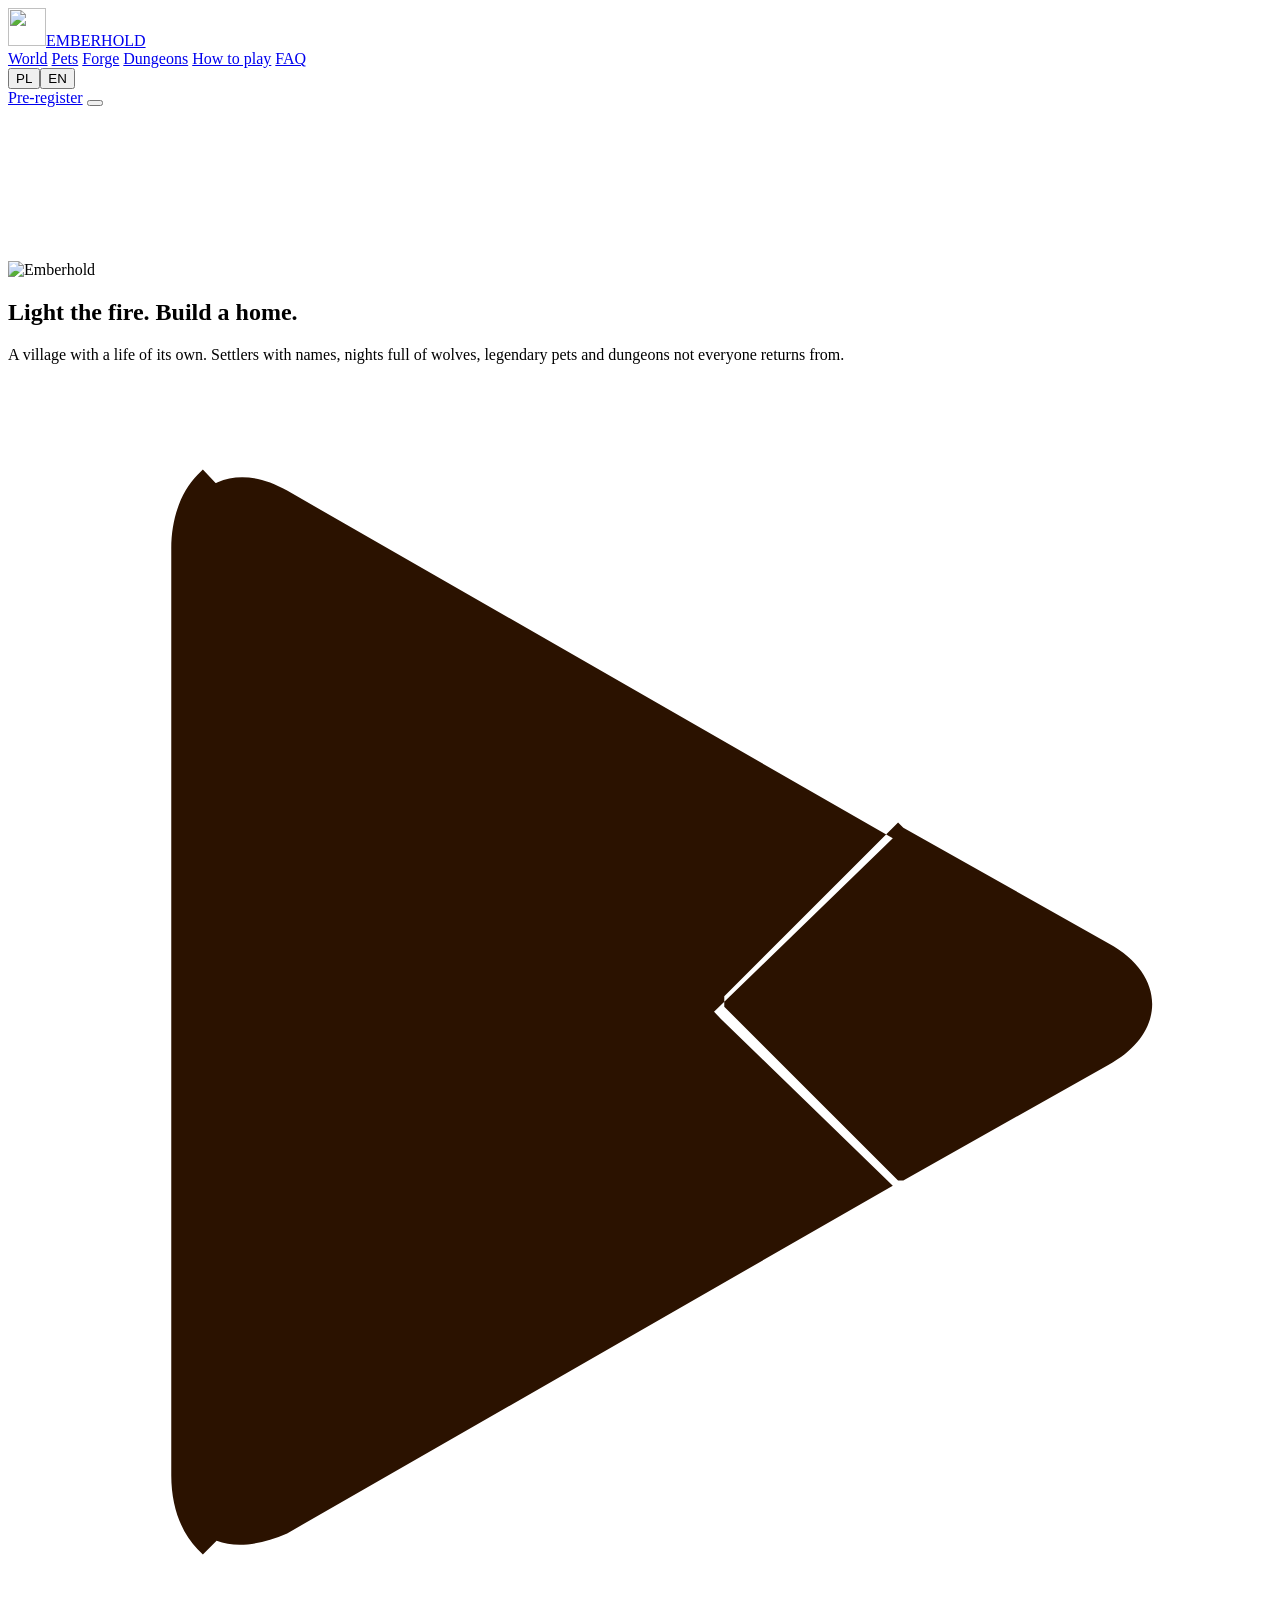
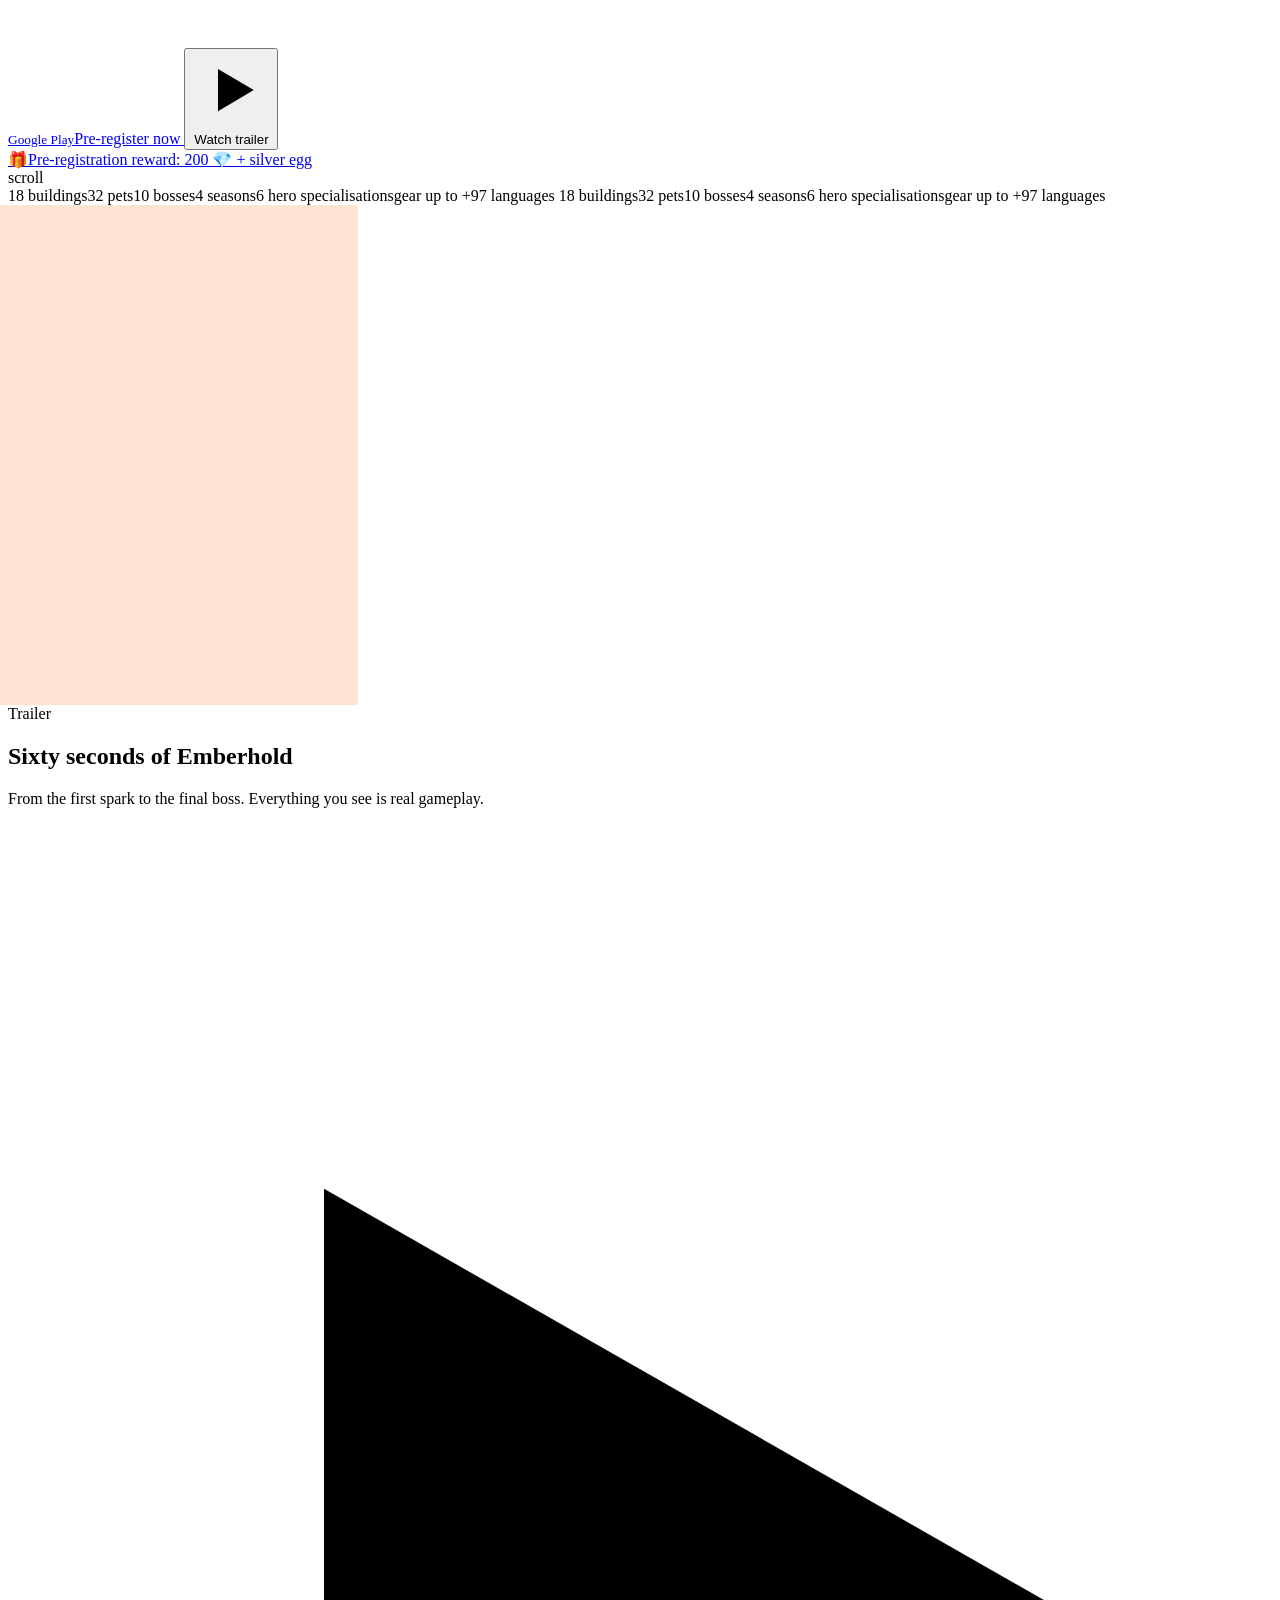
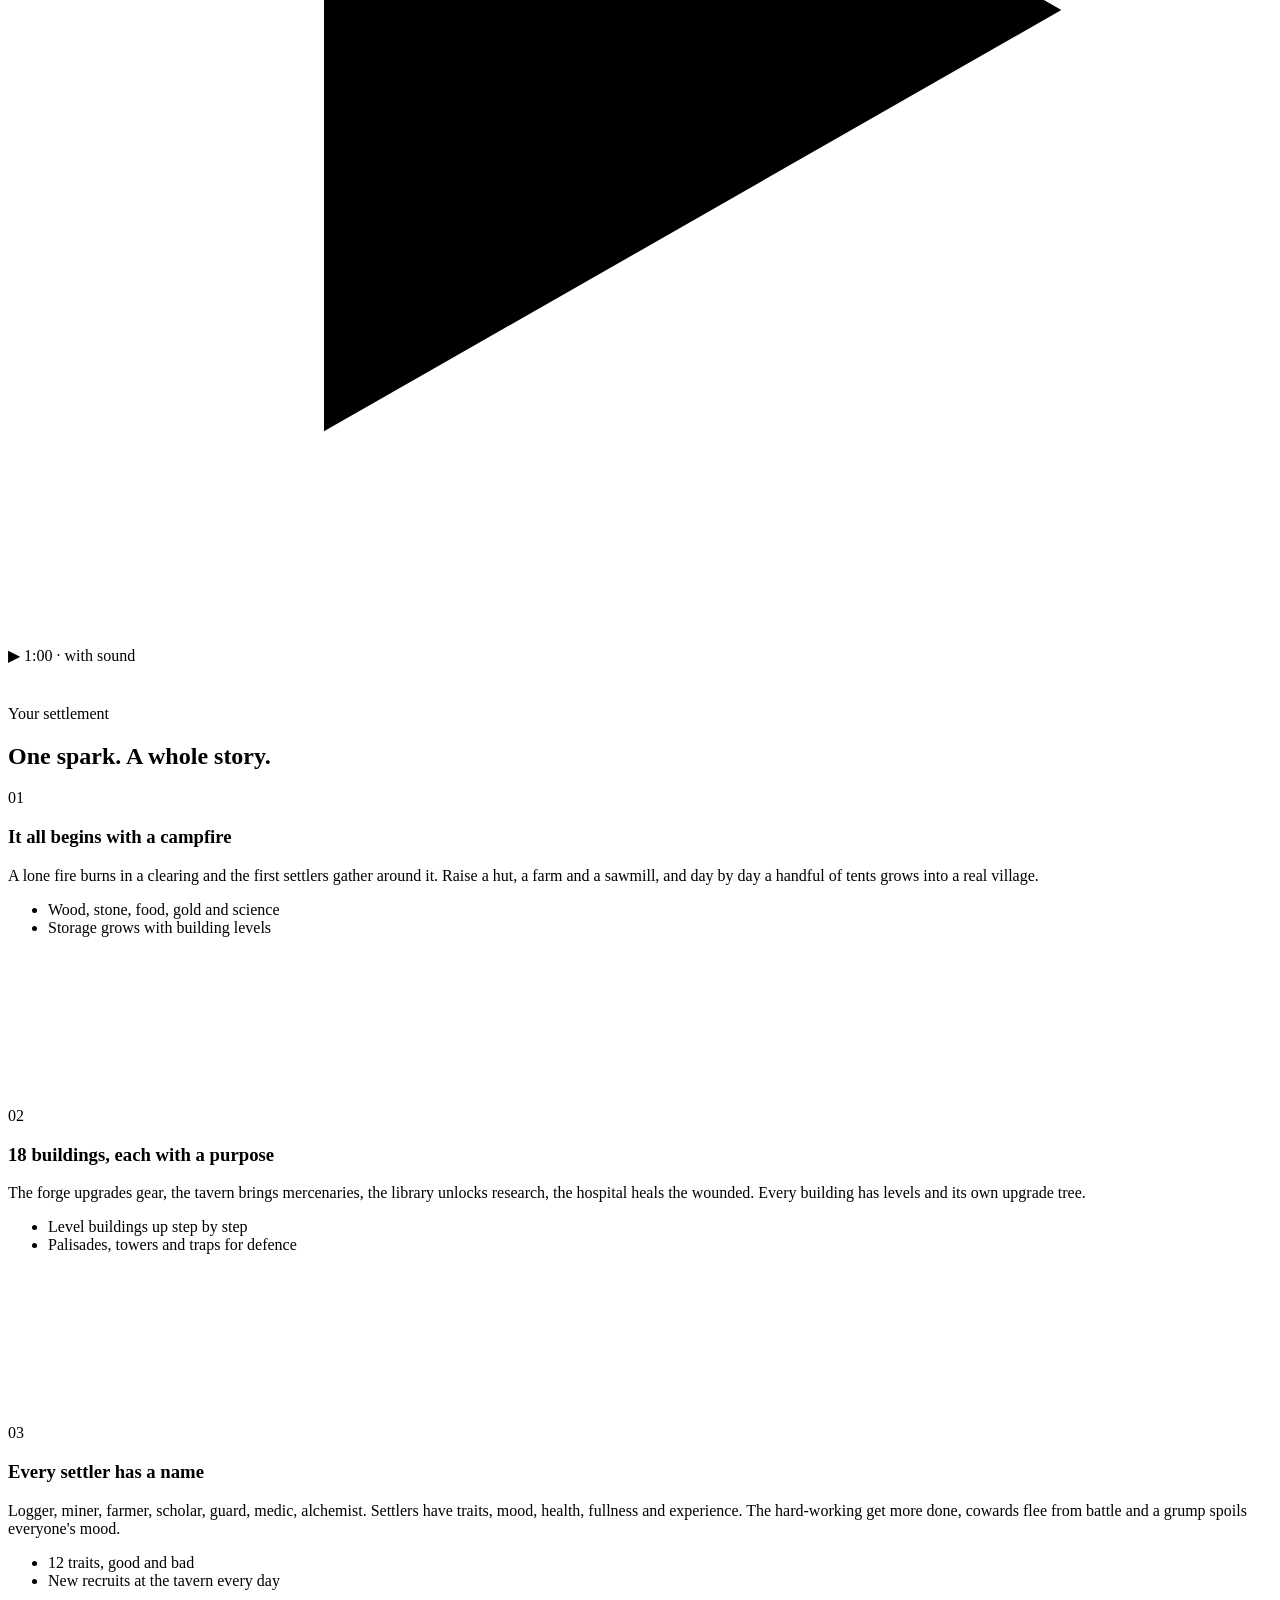
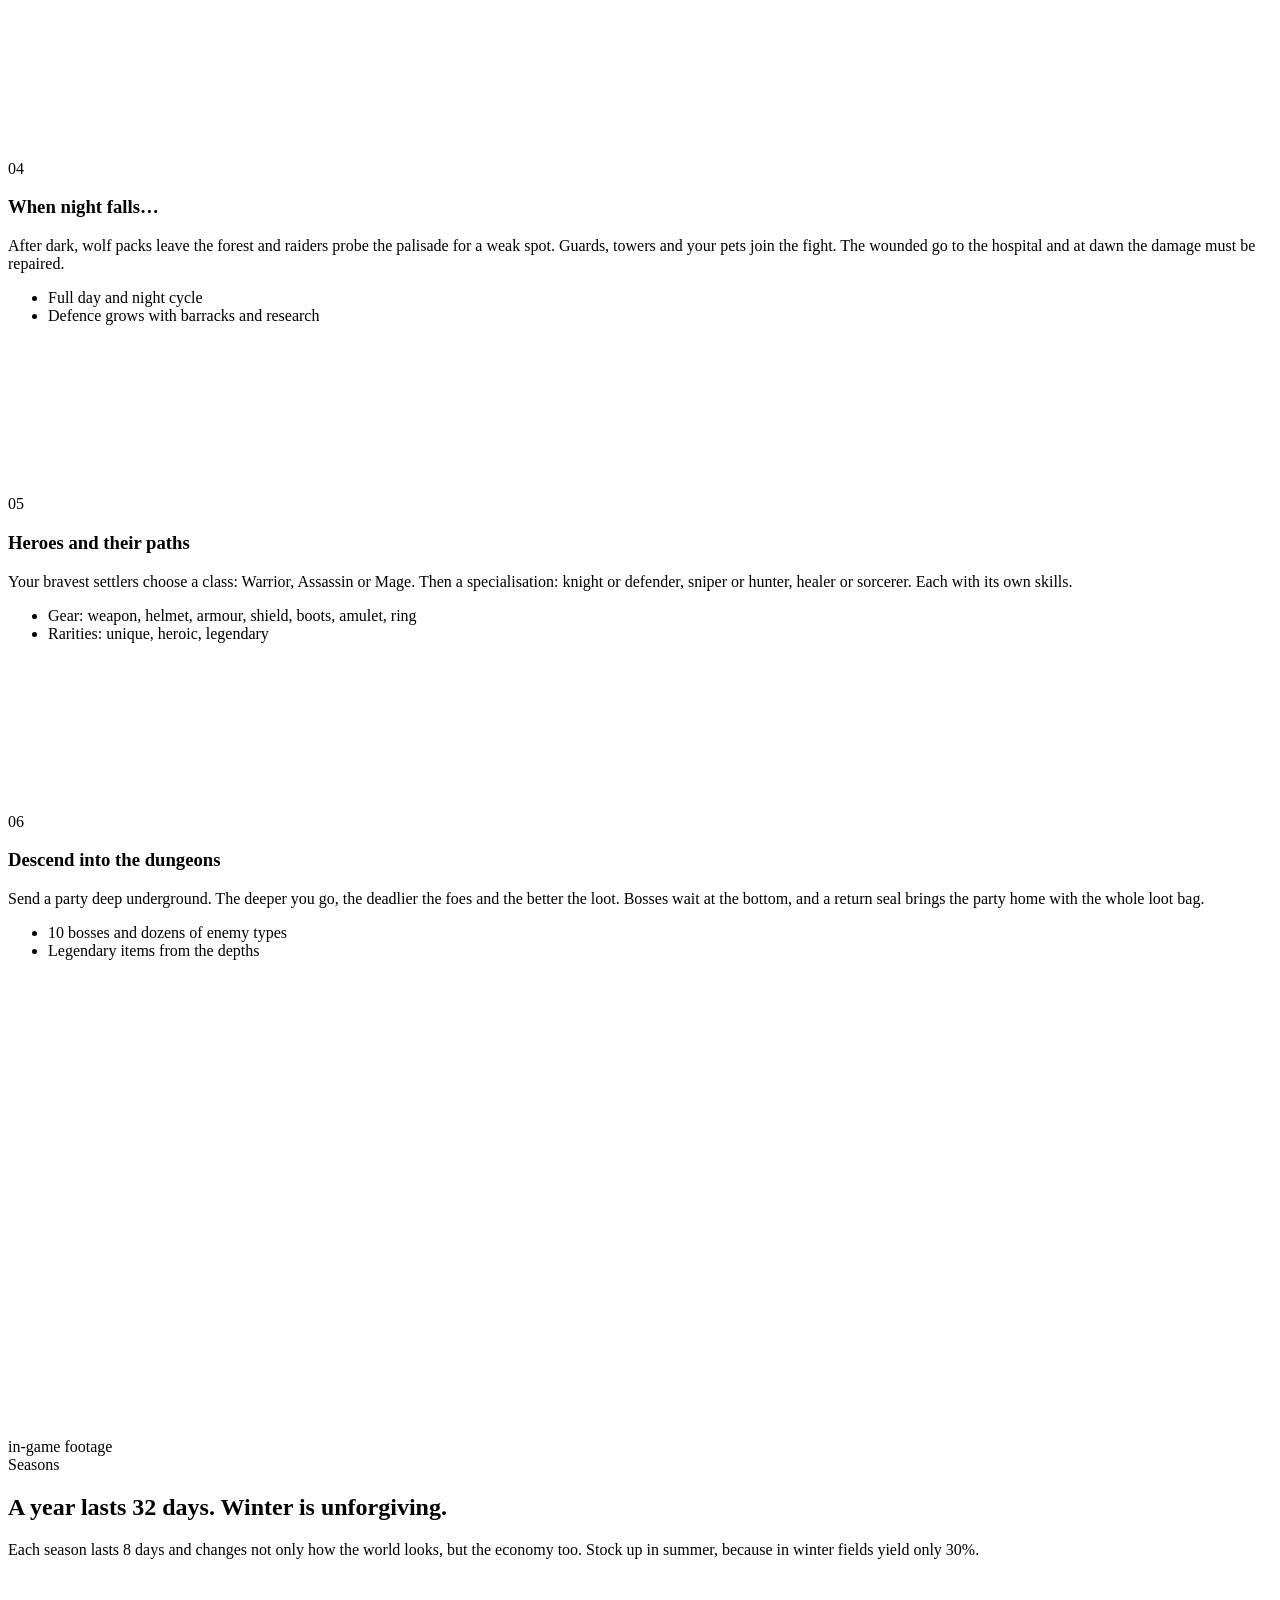
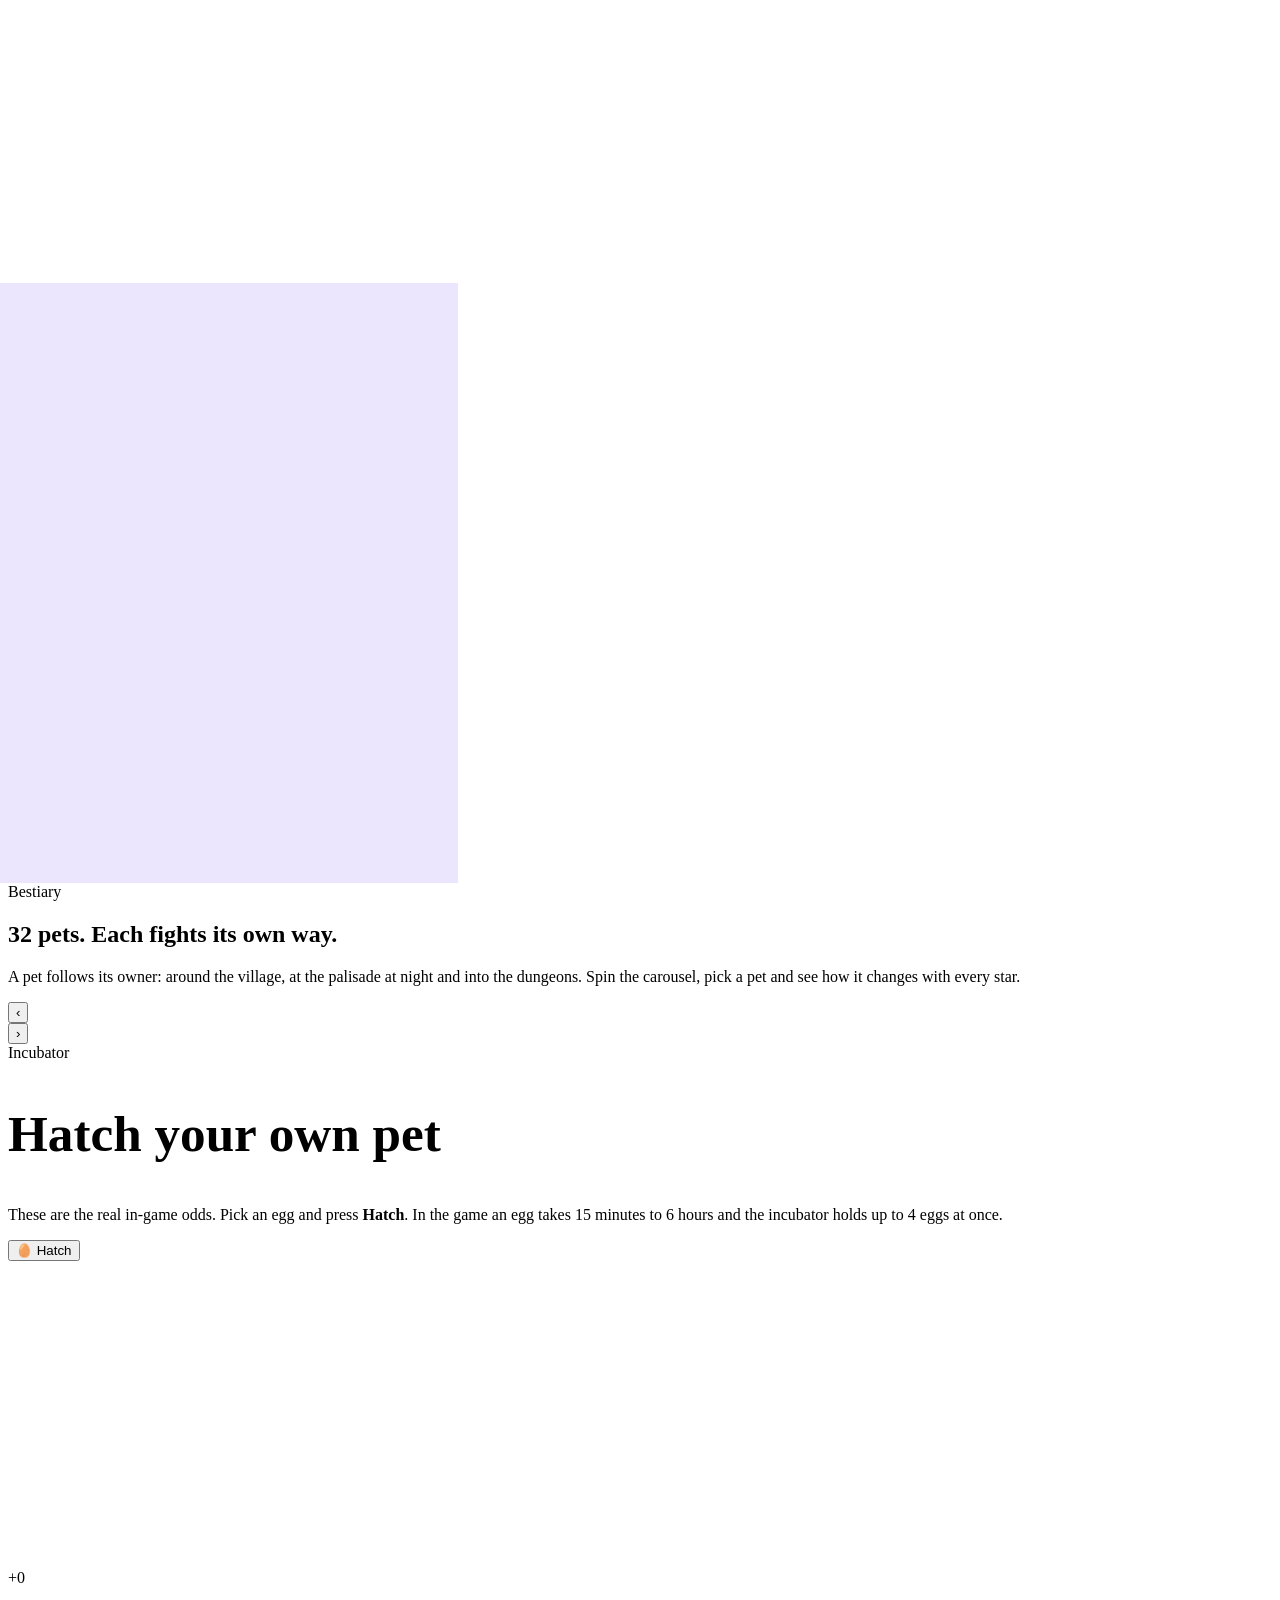
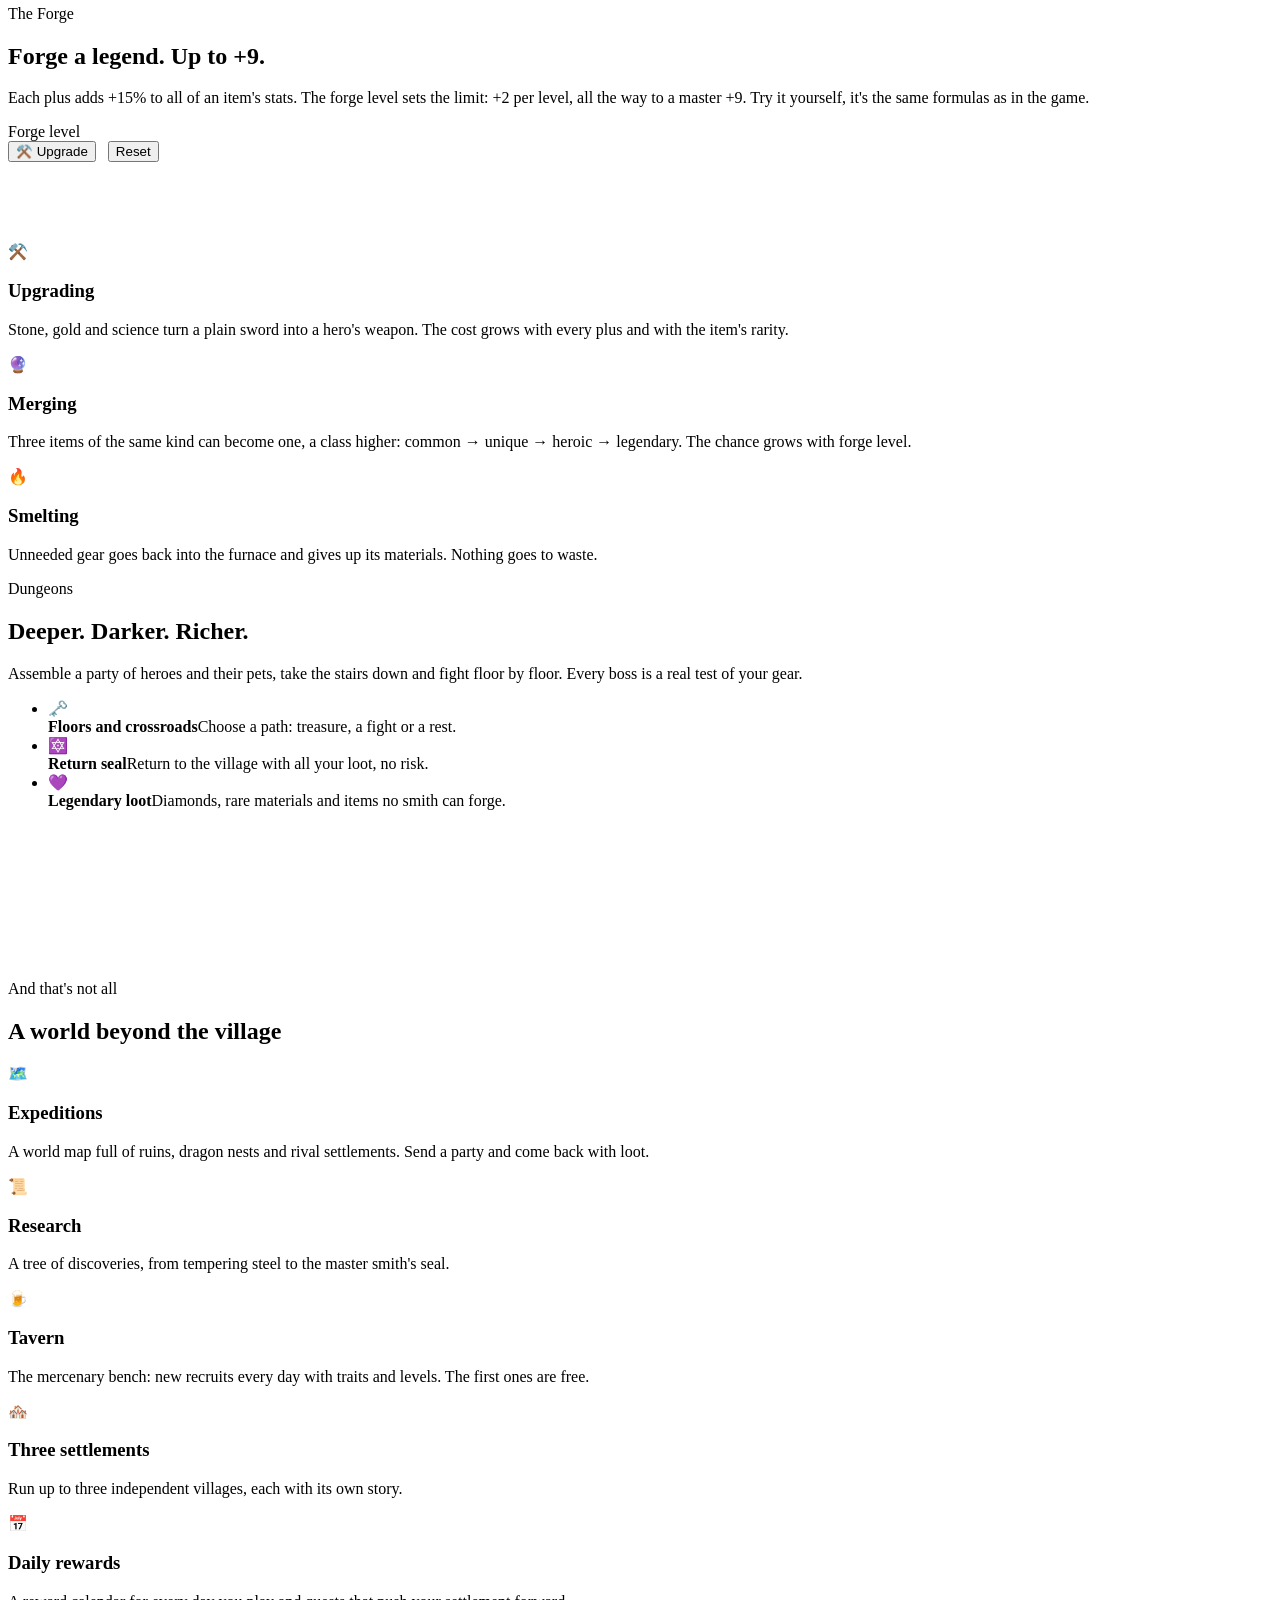
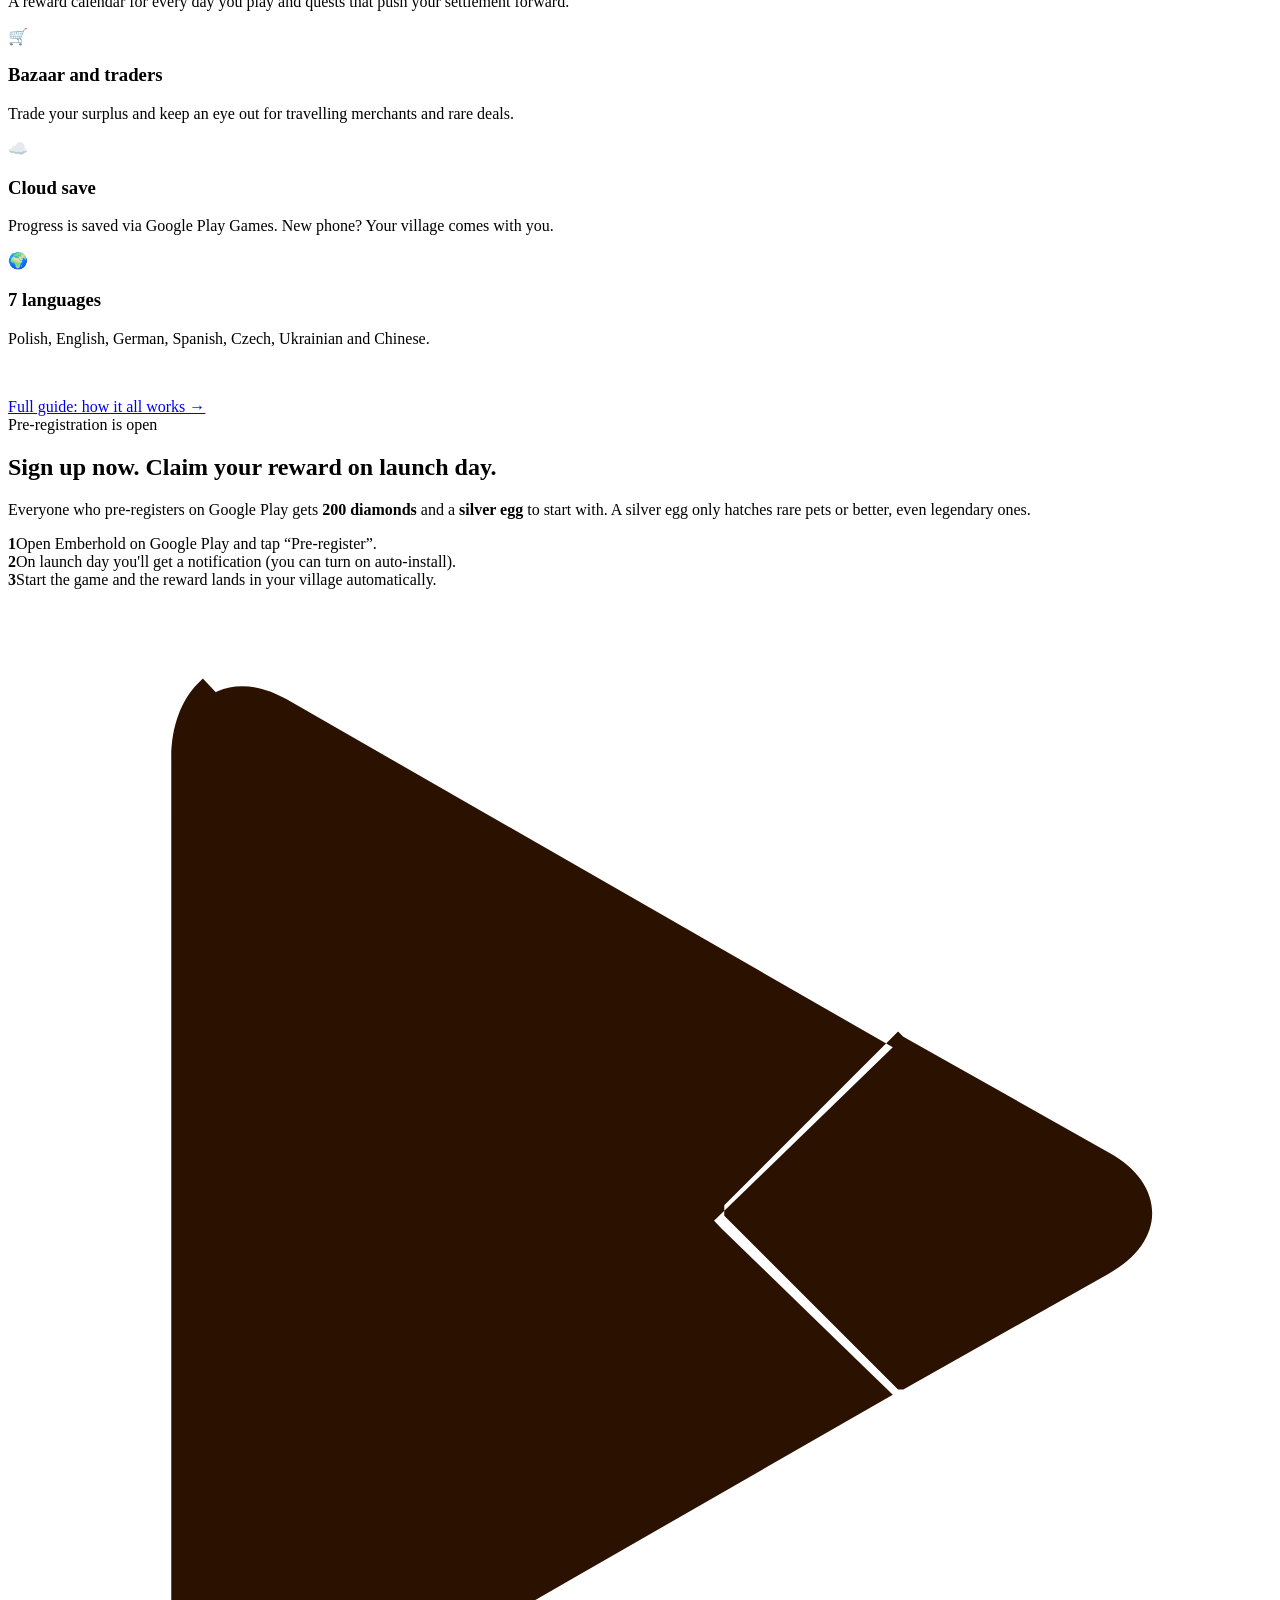
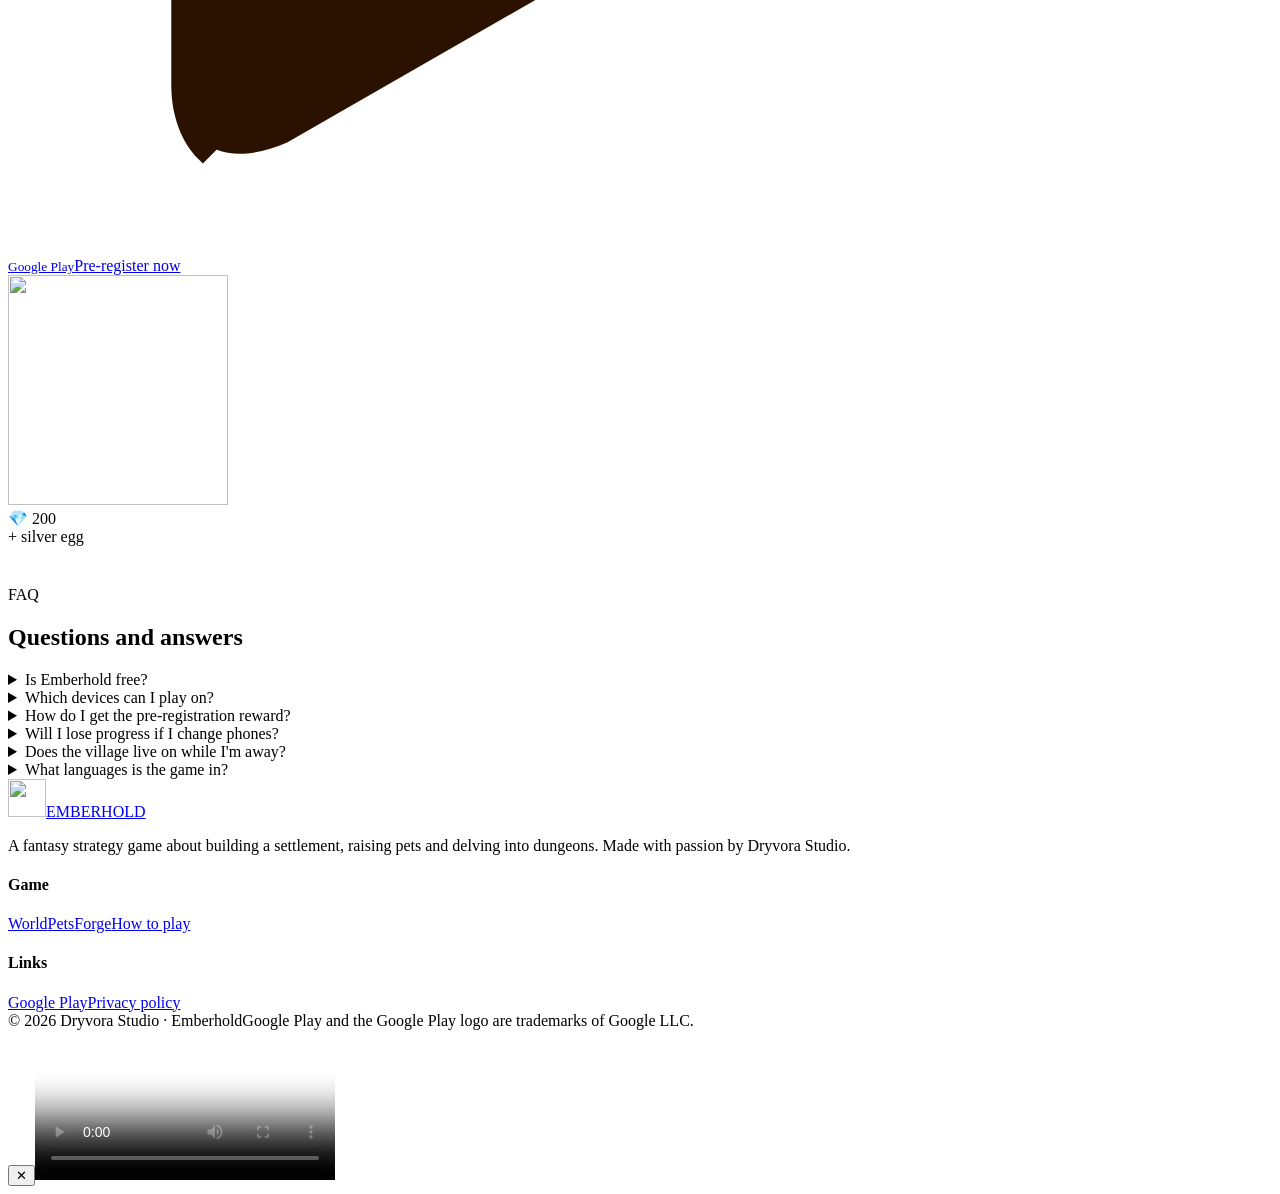
==== index.html @ e5f44e8e "Strona Emberhold: pliki główne" ====
<!doctype html>
<html lang="pl">
<head>
<meta charset="utf-8">
<meta name="viewport" content="width=device-width, initial-scale=1, viewport-fit=cover">
<title>Emberhold — buduj wioskę, hoduj pety, schodź do lochów</title>
<meta name="description" content="Emberhold to fantasy strategia na Androida: zbuduj żywą wioskę, wykluj 32 pety, ulepszaj sprzęt w kuźni i pokonaj bossów w lochach. Zarejestruj się wcześniej i odbierz 200 diamentów oraz srebrne jajo.">
<meta name="theme-color" content="#0a0811">
<link rel="icon" type="image/png" href="img/favicon.png">
<link rel="apple-touch-icon" href="img/icon-192.png">
<meta property="og:type" content="website">
<meta property="og:title" content="Emberhold — Settlement Builder">
<meta property="og:description" content="Zbuduj wioskę, wykluj legendarne pety i zejdź do lochów. Pre-rejestracja z nagrodą: 200 💎 + srebrne jajo.">
<meta property="og:image" content="https://dryvorastudio.github.io/img/og.jpg">
<link rel="canonical" href="https://dryvorastudio.github.io/">
<meta name="twitter:card" content="summary_large_image">
<link rel="preconnect" href="https://fonts.googleapis.com">
<link rel="preconnect" href="https://fonts.gstatic.com" crossorigin>
<link href="https://fonts.googleapis.com/css2?family=Cinzel:wght@500;700;800&family=Inter:wght@400;500;600;700;800&family=Lora:ital@0;1&display=swap" rel="stylesheet">
<link rel="preload" as="image" href="img/L_front.webp">
<link rel="stylesheet" href="css/style.css">
<script>/* język przed pierwszym malowaniem */(function(){try{var l=localStorage.getItem('eh_lang');}catch(e){}if(!l){l=(navigator.language||'pl').slice(0,2)==='pl'?'pl':'en';}document.documentElement.lang=l;})();</script>
<style>html[lang="pl"] .en, html[lang="en"] .pl{display:none!important}</style>
</head>
<body>

<!-- ═══ NAWIGACJA ═══ -->
<header class="nav" id="nav">
  <div class="wrap">
    <a href="index.html" class="nav-logo" aria-label="Emberhold"><img src="img/logo.webp" alt="" width="38" height="38">EMBERHOLD</a>
    <nav class="nav-linki" id="menu">
      <a href="#swiat"><span class="pl">Świat</span><span class="en">World</span></a>
      <a href="#pety"><span class="pl">Pety</span><span class="en">Pets</span></a>
      <a href="#kuznia"><span class="pl">Kuźnia</span><span class="en">Forge</span></a>
      <a href="#bossowie"><span class="pl">Lochy</span><span class="en">Dungeons</span></a>
      <a href="jak-grac.html"><span class="pl">Jak grać</span><span class="en">How to play</span></a>
      <a href="#faq">FAQ</a>
    </nav>
    <div class="jezyk" id="jezyk" role="group" aria-label="Język / Language"><i></i><button data-l="pl">PL</button><button data-l="en">EN</button></div>
    <a class="btn btn-zar btn-nav" href="#rejestracja"><span class="pl">Zarejestruj się</span><span class="en">Pre-register</span></a>
    <button class="burger" id="burger" aria-label="Menu"><span></span><span></span><span></span></button>
  </div>
</header>

<main>
<!-- ═══ HERO 3D ═══ -->
<section class="hero" id="start">
  <div class="hero-fallback"></div>
  <canvas id="scena" aria-hidden="true"></canvas>
  <div class="hero-tresc">
    <img class="hero-logo wej" src="img/logo.webp" alt="Emberhold" width="440" height="440">
    <h1 class="wej" style="--d:.15s"><span class="pl">Rozpal ognisko. Zbuduj dom.</span><span class="en">Light the fire. Build a home.</span></h1>
    <p class="lead wej" style="--d:.3s"><span class="pl">Wioska, która żyje własnym życiem. Osadnicy z imionami, noce pełne wilków, legendarne pety i lochy, z których nie każdy wraca.</span><span class="en">A village with a life of its own. Settlers with names, nights full of wolves, legendary pets and dungeons not everyone returns from.</span></p>
    <div class="hero-cta wej" style="--d:.45s">
      <a class="btn btn-zar" href="https://play.google.com/store/apps/details?id=com.emberhold.village" target="_blank" rel="noopener">
        <svg viewBox="0 0 24 24" aria-hidden="true"><path fill="#2b1200" d="M3.6 1.8c-.3.3-.5.8-.5 1.4v17.6c0 .6.2 1.1.5 1.4l.1.1 9.9-9.9v-.2L3.7 1.7l-.1.1Zm13.3 13.4-3.3-3.3v-.2l3.3-3.3.1.1 3.9 2.2c1.1.6 1.1 1.7 0 2.3l-3.9 2.2h-.1Zm-.1.1L13.4 12 3.6 21.8c.4.4 1 .4 1.7.1l11.5-6.6M16.8 8.7 5.3 2.1c-.7-.4-1.3-.3-1.7.1L13.4 12l3.4-3.3Z"/></svg>
        <span class="dwa"><small class="pl">Google Play</small><small class="en">Google Play</small><span class="pl">Zarejestruj się wcześniej</span><span class="en">Pre-register now</span></span>
      </a>
      <button class="btn btn-duch" data-zwiastun>
        <svg viewBox="0 0 24 24" aria-hidden="true"><path fill="currentColor" d="M8 5.5v13l11-6.5z"/></svg>
        <span class="pl">Obejrzyj zwiastun</span><span class="en">Watch trailer</span>
      </button>
    </div>
    <a href="#rejestracja" class="nagroda-pigulka wej" style="--d:.6s"><b>🎁</b><span class="pl">Nagroda za rejestrację: 200 💎 + srebrne jajo</span><span class="en">Pre-registration reward: 200 💎 + silver egg</span></a>
  </div>
  <div class="zwoj" aria-hidden="true"><i></i><span class="pl">przewiń</span><span class="en">scroll</span></div>
</section>

<!-- ═══ PASEK ═══ -->
<div class="pasek" aria-hidden="true"><div class="pasek-tor">
  <span class="pl">18 budynków</span><span class="pl">32 pety</span><span class="pl">10 bossów</span><span class="pl">4 pory roku</span><span class="pl">6 specjalizacji bohaterów</span><span class="pl">ekwipunek do +9</span><span class="pl">7 języków</span>
  <span class="en">18 buildings</span><span class="en">32 pets</span><span class="en">10 bosses</span><span class="en">4 seasons</span><span class="en">6 hero specialisations</span><span class="en">gear up to +9</span><span class="en">7 languages</span>
  <span class="pl">18 budynków</span><span class="pl">32 pety</span><span class="pl">10 bossów</span><span class="pl">4 pory roku</span><span class="pl">6 specjalizacji bohaterów</span><span class="pl">ekwipunek do +9</span><span class="pl">7 języków</span>
  <span class="en">18 buildings</span><span class="en">32 pets</span><span class="en">10 bosses</span><span class="en">4 seasons</span><span class="en">6 hero specialisations</span><span class="en">gear up to +9</span><span class="en">7 languages</span>
</div></div>

<!-- ═══ ZWIASTUN ═══ -->
<section class="sek" id="zwiastun">
  <div class="poswiata" style="width:700px;height:500px;left:50%;top:30%;margin-left:-350px;background:#ff6a1a;opacity:.18"></div>
  <div class="wrap">
    <div class="naglowek srodek">
      <span class="oko wej"><span class="pl">Zwiastun</span><span class="en">Trailer</span></span>
      <h2 class="h2 wej"><span class="zl pl">Sześćdziesiąt sekund z Emberhold</span><span class="zl en">Sixty seconds of Emberhold</span></h2>
      <p class="lead wej"><span class="pl">Od pierwszej iskry po ostatniego bossa. Wszystko, co zobaczysz, to prawdziwa rozgrywka.</span><span class="en">From the first spark to the final boss. Everything you see is real gameplay.</span></p>
    </div>
    <div class="kino wej">
      <div class="kino-ekran" id="kinoEkran" data-zwiastun role="button" tabindex="0" aria-label="Odtwórz zwiastun">
        <video src="klipy/wioska.mp4" muted loop playsinline autoplay preload="metadata" poster="img/trailer_poster.webp"></video>
        <div class="graj"><svg viewBox="0 0 24 24"><path d="M6 4v16l14-8z"/></svg></div>
        <div class="kino-napis">▶ 1:00 · <span class="pl">z dźwiękiem</span><span class="en">with sound</span></div>
      </div>
    </div>
  </div>
</section>

<!-- ═══ OPOWIEŚĆ (przypięta scena) ═══ -->
<section class="sek opowiesc" id="swiat" style="padding-top:40px">
  <div class="wrap">
    <div class="naglowek">
      <span class="oko wej"><span class="pl">Twoja osada</span><span class="en">Your settlement</span></span>
      <h2 class="h2 wej"><span class="zl pl">Jedna iskra. Cała historia.</span><span class="zl en">One spark. A whole story.</span></h2>
    </div>
    <div class="op-uklad">
      <div class="op-kroki" id="opKroki">
        <article class="op-krok" data-klip="ognisko">
          <span class="num">01</span>
          <h3><span class="pl">Wszystko zaczyna się od ogniska</span><span class="en">It all begins with a campfire</span></h3>
          <p><span class="pl">Na polanie płonie samotny ogień. Przy nim zbierają się pierwsi osadnicy. Postaw chatę, farmę i tartak, a z każdym dniem z kilku namiotów wyrośnie prawdziwa wioska.</span><span class="en">A lone fire burns in a clearing and the first settlers gather around it. Raise a hut, a farm and a sawmill, and day by day a handful of tents grows into a real village.</span></p>
          <ul><li><span class="pl">Drewno, kamień, żywność, złoto i nauka</span><span class="en">Wood, stone, food, gold and science</span></li><li><span class="pl">Magazyny rosną z poziomem budynków</span><span class="en">Storage grows with building levels</span></li></ul>
          <div class="op-mobil"><video data-src="klipy/hist_ognisko.mp4" muted loop playsinline></video></div>
        </article>
        <article class="op-krok" data-klip="wioska">
          <span class="num">02</span>
          <h3><span class="pl">18 budynków, każdy z sensem</span><span class="en">18 buildings, each with a purpose</span></h3>
          <p><span class="pl">Kuźnia ulepsza sprzęt, tawerna sprowadza najemników, biblioteka odkrywa badania, szpital leczy rannych. Każdy budynek ma poziomy i własne drzewko ulepszeń.</span><span class="en">The forge upgrades gear, the tavern brings mercenaries, the library unlocks research, the hospital heals the wounded. Every building has levels and its own upgrade tree.</span></p>
          <ul><li><span class="pl">Rozbudowa budynków na kolejne poziomy</span><span class="en">Level buildings up step by step</span></li><li><span class="pl">Palisady, wieże i wnyki do obrony</span><span class="en">Palisades, towers and traps for defence</span></li></ul>
          <div class="op-mobil"><video data-src="klipy/hist_budynki.mp4" muted loop playsinline></video></div>
        </article>
        <article class="op-krok" data-klip="osadnicy">
          <span class="num">03</span>
          <h3><span class="pl">Każdy osadnik ma imię</span><span class="en">Every settler has a name</span></h3>
          <p><span class="pl">Drwal, górnik, rolnik, uczony, strażnik, medyk, alchemik. Osadnicy mają cechy charakteru, nastrój, zdrowie, sytość i doświadczenie. Pracowity pracuje szybciej, tchórz ucieka z walki, a zrzęda psuje humor całej wiosce.</span><span class="en">Logger, miner, farmer, scholar, guard, medic, alchemist. Settlers have traits, mood, health, fullness and experience. The hard-working get more done, cowards flee from battle and a grump spoils everyone's mood.</span></p>
          <ul><li><span class="pl">12 cech charakteru: dobrych i złych</span><span class="en">12 traits, good and bad</span></li><li><span class="pl">Nowi chętni co dzień w tawernie</span><span class="en">New recruits at the tavern every day</span></li></ul>
          <div class="op-mobil"><video data-src="klipy/hist_osadnicy.mp4" muted loop playsinline></video></div>
        </article>
        <article class="op-krok" data-klip="noc">
          <span class="num">04</span>
          <h3><span class="pl">Gdy zapada noc…</span><span class="en">When night falls…</span></h3>
          <p><span class="pl">Po zmroku z lasu wychodzą wilcze watahy, a zbóje szukają słabego punktu w palisadzie. Strażnicy, wieże i Twoje pety stają do walki. Ranni trafiają do szpitala, a rano trzeba odbudować zniszczenia.</span><span class="en">After dark, wolf packs leave the forest and raiders probe the palisade for a weak spot. Guards, towers and your pets join the fight. The wounded go to the hospital and at dawn the damage must be repaired.</span></p>
          <ul><li><span class="pl">Pełny cykl dnia i nocy</span><span class="en">Full day and night cycle</span></li><li><span class="pl">Obrona rośnie z koszarami i badaniami</span><span class="en">Defence grows with barracks and research</span></li></ul>
          <div class="op-mobil"><video data-src="klipy/hist_noc.mp4" muted loop playsinline></video></div>
        </article>
        <article class="op-krok" data-klip="bohaterowie">
          <span class="num">05</span>
          <h3><span class="pl">Bohaterowie i ich drogi</span><span class="en">Heroes and their paths</span></h3>
          <p><span class="pl">Najdzielniejsi osadnicy wybierają klasę: Wojownik, Asasyn albo Mag. Potem specjalizację: rycerz lub obrońca, snajper lub łowca, uzdrowiciel lub czarodziej. Każda ma własne umiejętności.</span><span class="en">Your bravest settlers choose a class: Warrior, Assassin or Mage. Then a specialisation: knight or defender, sniper or hunter, healer or sorcerer. Each with its own skills.</span></p>
          <ul><li><span class="pl">Ekwipunek: broń, hełm, zbroja, tarcza, buty, amulet, pierścień</span><span class="en">Gear: weapon, helmet, armour, shield, boots, amulet, ring</span></li><li><span class="pl">Rzadkości: unikatowe, heroiczne, legendarne</span><span class="en">Rarities: unique, heroic, legendary</span></li></ul>
          <div class="op-mobil"><video data-src="klipy/hist_bohaterowie.mp4" muted loop playsinline></video></div>
        </article>
        <article class="op-krok" data-klip="loch">
          <span class="num">06</span>
          <h3><span class="pl">Zejdź do lochów</span><span class="en">Descend into the dungeons</span></h3>
          <p><span class="pl">Wyślij drużynę w głąb ziemi. Im niżej, tym groźniejsi wrogowie i lepsze łupy. Na dnie czekają bossowie, a pieczęć powrotu zabiera drużynę do domu razem z sakwą.</span><span class="en">Send a party deep underground. The deeper you go, the deadlier the foes and the better the loot. Bosses wait at the bottom, and a return seal brings the party home with the whole loot bag.</span></p>
          <ul><li><span class="pl">10 bossów i dziesiątki rodzajów wrogów</span><span class="en">10 bosses and dozens of enemy types</span></li><li><span class="pl">Legendarne przedmioty tylko z głębin</span><span class="en">Legendary items from the depths</span></li></ul>
          <div class="op-mobil"><video data-src="klipy/hist_bossy.mp4" muted loop playsinline></video></div>
        </article>
      </div>
      <div class="op-scena" aria-hidden="true">
        <div class="urzadzenie" id="urzadzenie">
          <div class="ekran" id="ekran">
            <video data-k="ognisko" src="klipy/hist_ognisko.mp4" muted loop playsinline preload="auto" class="akt"></video>
            <video data-k="wioska" data-src="klipy/hist_budynki.mp4" muted loop playsinline preload="none"></video>
            <video data-k="osadnicy" data-src="klipy/hist_osadnicy.mp4" muted loop playsinline preload="none"></video>
            <video data-k="noc" data-src="klipy/hist_noc.mp4" muted loop playsinline preload="none"></video>
            <video data-k="bohaterowie" data-src="klipy/hist_bohaterowie.mp4" muted loop playsinline preload="none"></video>
            <video data-k="loch" data-src="klipy/hist_bossy.mp4" muted loop playsinline preload="none"></video>
          </div>
          <div class="urz-etykieta"><i></i><span class="pl">nagranie z gry</span><span class="en">in-game footage</span></div>
          <div class="op-pasek"><b id="opPasek"></b></div>
          <div class="urz-cien"></div>
        </div>
      </div>
    </div>
  </div>
</section>

<!-- ═══ PORY ROKU ═══ -->
<section class="sek sek-ciemna" id="pory">
  <div class="wrap">
    <div class="naglowek srodek">
      <span class="oko wej"><span class="pl">Pory roku</span><span class="en">Seasons</span></span>
      <h2 class="h2 wej"><span class="zl pl">Rok ma 32 dni. Zima nie wybacza.</span><span class="zl en">A year lasts 32 days. Winter is unforgiving.</span></h2>
      <p class="lead wej"><span class="pl">Każda pora trwa 8 dni i zmienia nie tylko wygląd świata, ale też ekonomię. Latem zbierz zapasy, bo zimą pola dają tylko 30% plonów.</span><span class="en">Each season lasts 8 days and changes not only how the world looks, but the economy too. Stock up in summer, because in winter fields yield only 30%.</span></p>
    </div>
    <div class="pory-wybor wej" id="poryWybor"></div>
    <div class="pory-okno wej" id="poryOkno">
      <video data-p="wiosna" src="klipy/pora_wiosna.mp4" muted loop playsinline preload="auto" class="akt"></video>
      <video data-p="lato" data-src="klipy/pora_lato.mp4" muted loop playsinline preload="none"></video>
      <video data-p="jesien" data-src="klipy/pora_jesien.mp4" muted loop playsinline preload="none"></video>
      <video data-p="zima" data-src="klipy/pora_zima.mp4" muted loop playsinline preload="none"></video>
      <div class="pory-kolo" id="poryKolo"></div>
      <canvas id="poryCz"></canvas>
      <div class="pory-dane" id="poryDane"></div>
    </div>
  </div>
</section>

<!-- ═══ PETY ═══ -->
<section class="sek pety-sek" id="pety">
  <div class="poswiata" style="width:900px;height:600px;left:50%;top:10%;margin-left:-450px;background:#8b5cf6;opacity:.16"></div>
  <div class="wrap">
    <div class="naglowek srodek">
      <span class="oko wej"><span class="pl">Bestiariusz</span><span class="en">Bestiary</span></span>
      <h2 class="h2 wej"><span class="zl pl">32 pety. Każdy walczy inaczej.</span><span class="zl en">32 pets. Each fights its own way.</span></h2>
      <p class="lead wej"><span class="pl">Pet chodzi za swoim właścicielem: w wiosce, nocą przy palisadzie i w lochach. Obróć karuzelę, wybierz peta i zobacz, jak zmienia się z każdą gwiazdką.</span><span class="en">A pet follows its owner: around the village, at the palisade at night and into the dungeons. Spin the carousel, pick a pet and see how it changes with every star.</span></p>
    </div>
    <div class="kar-sterowanie wej">
      <button class="okragly" id="karLewo" aria-label="Poprzedni">‹</button>
      <div class="filtry" id="filtryRang"></div>
      <button class="okragly" id="karPrawo" aria-label="Następny">›</button>
    </div>
    <div class="karuzela wej" id="karuzela"><div class="kar-podloga"></div><div class="kar-pierscien" id="pierscien"></div></div>

    <div class="pet-panel wej" id="petPanel">
      <div class="pet-podium">
        <div class="duzy" id="petDuzy"></div>
        <div class="gwiazdy" id="petGwiazdy"></div>
      </div>
      <div class="pet-info" id="petInfo"></div>
    </div>

    <!-- wylęgarnia -->
    <div class="wylegarnia" id="wylegarnia">
      <div class="wej">
        <span class="oko"><span class="pl">Inkubator</span><span class="en">Incubator</span></span>
        <h2 class="h2" style="font-size:clamp(30px,4vw,52px)"><span class="pl">Wykluj swojego peta</span><span class="en">Hatch your own pet</span></h2>
        <p class="lead"><span class="pl">To prawdziwe szanse z gry. Wybierz jajo i kliknij <b>Wykluj</b>. W grze jajo dojrzewa od 15 minut do 6 godzin, a inkubator mieści do 4 jaj naraz.</span><span class="en">These are the real in-game odds. Pick an egg and press <b>Hatch</b>. In the game an egg takes 15 minutes to 6 hours and the incubator holds up to 4 eggs at once.</span></p>
        <div class="jaja" id="jaja"></div>
        <div class="szanse" id="szanse"></div>
        <button class="btn btn-zar" id="wyklujBtn"><span class="pl">🥚 Wykluj</span><span class="en">🥚 Hatch</span></button>
        <div class="licznik" id="licznik"></div>
      </div>
      <div class="inkubator wej" style="--d:.15s">
        <canvas id="inkCv"></canvas>
        <div class="ink-wynik" id="inkWynik"></div>
      </div>
    </div>
  </div>
</section>

<!-- ═══ KUŹNIA ═══ -->
<section class="sek kuznia" id="kuznia">
  <div class="kuznia-tlo"></div>
  <div class="wrap">
    <div class="kz-uklad">
      <div class="kowadlo wej" id="kowadlo">
        <canvas id="kzCv"></canvas>
        <div class="kz-plus" id="kzPlus">+0</div>
        <img class="kz-przedmiot pix" id="kzImg" src="img/items/weapon_leg.webp" alt="">
      </div>
      <div class="wej" style="--d:.1s">
        <span class="oko"><span class="pl">Kuźnia</span><span class="en">The Forge</span></span>
        <h2 class="h2"><span class="zl pl">Wykuj legendę. Do +9.</span><span class="zl en">Forge a legend. Up to +9.</span></h2>
        <p class="lead"><span class="pl">Każdy plus to +15% do wszystkich statystyk przedmiotu. Poziom kuźni wyznacza granicę: +2 na poziom, aż do mistrzowskiego +9. Wypróbuj to sam, to te same wzory co w grze.</span><span class="en">Each plus adds +15% to all of an item's stats. The forge level sets the limit: +2 per level, all the way to a master +9. Try it yourself, it's the same formulas as in the game.</span></p>
        <div class="kz-wybor" id="kzWybor"></div>
        <div class="kz-pasek-poz"><label><span class="pl">Poziom kuźni</span><span class="en">Forge level</span></label><div class="poziomy" id="kzPoziomy"></div></div>
        <div class="kz-tory" id="kzTory"></div>
        <div class="kz-staty" id="kzStaty"></div>
        <div class="koszt" id="kzKoszt"></div>
        <div style="display:flex;gap:12px;flex-wrap:wrap">
          <button class="btn btn-zar" id="kzUlepsz"><span class="pl">⚒️ Ulepsz</span><span class="en">⚒️ Upgrade</span></button>
          <button class="btn btn-duch" id="kzReset"><span class="pl">Od nowa</span><span class="en">Reset</span></button>
        </div>
        <div class="kz-komunikat" id="kzKom"></div>
      </div>
    </div>
    <div class="siatka s3" style="margin-top:80px">
      <div class="karta wej"><div class="ikona">⚒️</div><h3><span class="pl">Ulepszanie</span><span class="en">Upgrading</span></h3><p><span class="pl">Kamień, złoto i nauka zamieniają zwykły miecz w broń bohatera. Koszt rośnie z każdym plusem i z rzadkością przedmiotu.</span><span class="en">Stone, gold and science turn a plain sword into a hero's weapon. The cost grows with every plus and with the item's rarity.</span></p></div>
      <div class="karta wej" style="--d:.1s"><div class="ikona">🔮</div><h3><span class="pl">Łączenie</span><span class="en">Merging</span></h3><p><span class="pl">Trzy przedmioty tego samego rodzaju mogą stać się jednym, klasę wyżej: zwykły → unikatowy → heroiczny → legendarny. Szansa rośnie z poziomem kuźni.</span><span class="en">Three items of the same kind can become one, a class higher: common → unique → heroic → legendary. The chance grows with forge level.</span></p></div>
      <div class="karta wej" style="--d:.2s"><div class="ikona">🔥</div><h3><span class="pl">Przetapianie</span><span class="en">Smelting</span></h3><p><span class="pl">Niepotrzebny sprzęt wraca do pieca i oddaje surowce. Nic się nie marnuje.</span><span class="en">Unneeded gear goes back into the furnace and gives up its materials. Nothing goes to waste.</span></p></div>
    </div>
  </div>
</section>

<!-- ═══ BOSSOWIE ═══ -->
<section class="sek bossowie" id="bossowie">
  <div class="bossowie-tlo"></div>
  <div class="wrap">
    <div class="duo">
      <div>
        <span class="oko wej"><span class="pl">Lochy</span><span class="en">Dungeons</span></span>
        <h2 class="h2 wej"><span class="zl pl">Głębiej. Ciemniej. Bogaciej.</span><span class="zl en">Deeper. Darker. Richer.</span></h2>
        <p class="lead wej"><span class="pl">Zbierz drużynę z bohaterów i ich petów, zejdź po schodach i walcz piętro po piętrze. Każdy boss to prawdziwy sprawdzian Twojego ekwipunku.</span><span class="en">Assemble a party of heroes and their pets, take the stairs down and fight floor by floor. Every boss is a real test of your gear.</span></p>
        <ul class="lista wej">
          <li><div class="ikona">🗝️</div><div><b><span class="pl">Piętra i rozdroża</span><span class="en">Floors and crossroads</span></b><span class="pl">Wybierz ścieżkę: skarb, walka albo odpoczynek.</span><span class="en">Choose a path: treasure, a fight or a rest.</span></div></li>
          <li><div class="ikona">🔯</div><div><b><span class="pl">Pieczęć powrotu</span><span class="en">Return seal</span></b><span class="pl">Wracasz do wioski z całym łupem, bez ryzyka.</span><span class="en">Return to the village with all your loot, no risk.</span></div></li>
          <li><div class="ikona">💜</div><div><b><span class="pl">Legendarne łupy</span><span class="en">Legendary loot</span></b><span class="pl">Diamenty, rzadkie materiały i przedmioty, których nie wykuje żaden kowal.</span><span class="en">Diamonds, rare materials and items no smith can forge.</span></div></li>
        </ul>
      </div>
      <div class="telefon wej" style="--d:.15s"><video data-src="klipy/boss.mp4" muted loop playsinline poster="img/s_5_boss.webp"></video></div>
    </div>
    <div class="boss-rzad" id="bossRzad"></div>
  </div>
</section>

<!-- ═══ WIĘCEJ ═══ -->
<section class="sek sek-ciemna" id="wiecej">
  <div class="wrap">
    <div class="naglowek srodek">
      <span class="oko wej"><span class="pl">A to nie wszystko</span><span class="en">And that's not all</span></span>
      <h2 class="h2 wej"><span class="zl pl">Świat szerszy niż wioska</span><span class="zl en">A world beyond the village</span></h2>
    </div>
    <div class="siatka s4">
      <div class="karta wej"><div class="ikona">🗺️</div><h3><span class="pl">Wyprawy</span><span class="en">Expeditions</span></h3><p><span class="pl">Mapa świata pełna ruin, smoczych gniazd i wrogich osad. Wyślij drużynę i wróć z łupem.</span><span class="en">A world map full of ruins, dragon nests and rival settlements. Send a party and come back with loot.</span></p></div>
      <div class="karta wej" style="--d:.08s"><div class="ikona">📜</div><h3><span class="pl">Badania</span><span class="en">Research</span></h3><p><span class="pl">Drzewko odkryć: od hartowania stali po mistrzowskie pieczęcie kowala.</span><span class="en">A tree of discoveries, from tempering steel to the master smith's seal.</span></p></div>
      <div class="karta wej" style="--d:.16s"><div class="ikona">🍺</div><h3><span class="pl">Tawerna</span><span class="en">Tavern</span></h3><p><span class="pl">Ława najemnych: codziennie nowi chętni z cechami i poziomem. Pierwsi są za darmo.</span><span class="en">The mercenary bench: new recruits every day with traits and levels. The first ones are free.</span></p></div>
      <div class="karta wej" style="--d:.24s"><div class="ikona">🏘️</div><h3><span class="pl">Trzy osady</span><span class="en">Three settlements</span></h3><p><span class="pl">Prowadź do trzech niezależnych wiosek, każdą z własną historią.</span><span class="en">Run up to three independent villages, each with its own story.</span></p></div>
      <div class="karta wej"><div class="ikona">📅</div><h3><span class="pl">Codzienne nagrody</span><span class="en">Daily rewards</span></h3><p><span class="pl">Kalendarz nagród za każdy dzień gry i zadania, które popychają osadę do przodu.</span><span class="en">A reward calendar for every day you play and quests that push your settlement forward.</span></p></div>
      <div class="karta wej" style="--d:.08s"><div class="ikona">🛒</div><h3><span class="pl">Bazar i kupcy</span><span class="en">Bazaar and traders</span></h3><p><span class="pl">Wymieniaj nadwyżki, wypatruj wędrownych kupców i rzadkich okazji.</span><span class="en">Trade your surplus and keep an eye out for travelling merchants and rare deals.</span></p></div>
      <div class="karta wej" style="--d:.16s"><div class="ikona">☁️</div><h3><span class="pl">Zapis w chmurze</span><span class="en">Cloud save</span></h3><p><span class="pl">Postęp zapisuje się przez Google Play Games. Zmieniasz telefon? Wioska idzie z Tobą.</span><span class="en">Progress is saved via Google Play Games. New phone? Your village comes with you.</span></p></div>
      <div class="karta wej" style="--d:.24s"><div class="ikona">🌍</div><h3><span class="pl">7 języków</span><span class="en">7 languages</span></h3><p><span class="pl">Polski, angielski, niemiecki, hiszpański, czeski, ukraiński i chiński.</span><span class="en">Polish, English, German, Spanish, Czech, Ukrainian and Chinese.</span></p></div>
    </div>
    <div class="srodek" style="margin-top:50px"><a class="btn btn-duch wej" href="jak-grac.html"><span class="pl">Pełny przewodnik: jak to wszystko działa →</span><span class="en">Full guide: how it all works →</span></a></div>
  </div>
</section>

<!-- ═══ PRE-REJESTRACJA ═══ -->
<section class="sek rejestracja" id="rejestracja">
  <div class="wrap">
    <div class="rej-karta wej">
      <div class="rej-uklad">
        <div>
          <span class="oko"><span class="pl">Pre-rejestracja trwa</span><span class="en">Pre-registration is open</span></span>
          <h2 class="h2"><span class="zl pl">Zapisz się teraz. Odbierz nagrodę w dniu premiery.</span><span class="zl en">Sign up now. Claim your reward on launch day.</span></h2>
          <p class="lead"><span class="pl">Każdy, kto zarejestruje się wcześniej w Google Play, dostanie na start <b>200 diamentów</b> i <b>srebrne jajo</b>. Ze srebrnego jaja wykluwają się tylko pety rzadkie lub lepsze, a nawet legendarne.</span><span class="en">Everyone who pre-registers on Google Play gets <b>200 diamonds</b> and a <b>silver egg</b> to start with. A silver egg only hatches rare pets or better, even legendary ones.</span></p>
          <div class="kroki-rej">
            <div class="krok-rej"><b>1</b><span class="pl">Otwórz Emberhold w Google Play i kliknij „Zarejestruj się wcześniej”.</span><span class="en">Open Emberhold on Google Play and tap “Pre-register”.</span></div>
            <div class="krok-rej"><b>2</b><span class="pl">W dniu premiery dostaniesz powiadomienie (możesz włączyć automatyczną instalację).</span><span class="en">On launch day you'll get a notification (you can turn on auto-install).</span></div>
            <div class="krok-rej"><b>3</b><span class="pl">Uruchom grę, a nagroda sama trafi do Twojej wioski.</span><span class="en">Start the game and the reward lands in your village automatically.</span></div>
          </div>
          <a class="btn btn-zar" href="https://play.google.com/store/apps/details?id=com.emberhold.village" target="_blank" rel="noopener">
            <svg viewBox="0 0 24 24" aria-hidden="true"><path fill="#2b1200" d="M3.6 1.8c-.3.3-.5.8-.5 1.4v17.6c0 .6.2 1.1.5 1.4l.1.1 9.9-9.9v-.2L3.7 1.7l-.1.1Zm13.3 13.4-3.3-3.3v-.2l3.3-3.3.1.1 3.9 2.2c1.1.6 1.1 1.7 0 2.3l-3.9 2.2h-.1Zm-.1.1L13.4 12 3.6 21.8c.4.4 1 .4 1.7.1l11.5-6.6M16.8 8.7 5.3 2.1c-.7-.4-1.3-.3-1.7.1L13.4 12l3.4-3.3Z"/></svg>
            <span class="dwa"><small>Google Play</small><span class="pl">Zarejestruj się wcześniej</span><span class="en">Pre-register now</span></span>
          </a>
        </div>
        <div class="nagroda-3d" id="nagroda3d">
          <div class="nagroda-obrot" id="nagrodaObrot">
            <div class="holo"></div>
            <img class="nag-jajo" src="img/jajo_srebrne.webp" alt="" width="220" height="230">
            <div class="nag-diament">💎 <span>200</span></div>
            <div class="nag-etykieta"><span class="pl">+ srebrne jajo</span><span class="en">+ silver egg</span></div>
          </div>
        </div>
      </div>
    </div>
  </div>
</section>

<!-- ═══ FAQ ═══ -->
<section class="sek" id="faq" style="padding-top:40px">
  <div class="wrap">
    <div class="naglowek srodek"><span class="oko wej">FAQ</span><h2 class="h2 wej"><span class="zl pl">Pytania i odpowiedzi</span><span class="zl en">Questions and answers</span></h2></div>
    <div class="faq wej">
      <details><summary><span class="pl">Czy Emberhold jest darmowy?</span><span class="en">Is Emberhold free?</span></summary><div class="odp"><p class="pl">Tak. Grę pobierasz i grasz za darmo. W sklepie są opcjonalne zakupy (np. diamenty, przyspieszenia, dodatkowe osady), ale całą zawartość odblokujesz zwykłą grą.</p><p class="en">Yes. You download and play for free. The shop has optional purchases (e.g. diamonds, speed-ups, extra settlements), but all content can be unlocked by simply playing.</p></div></details>
      <details><summary><span class="pl">Na jakich urządzeniach zagram?</span><span class="en">Which devices can I play on?</span></summary><div class="odp"><p class="pl">Na telefonach i tabletach z Androidem, przez Google Play.</p><p class="en">On Android phones and tablets, via Google Play.</p></div></details>
      <details><summary><span class="pl">Jak odebrać nagrodę za pre-rejestrację?</span><span class="en">How do I get the pre-registration reward?</span></summary><div class="odp"><p class="pl">Kliknij „Zarejestruj się wcześniej” w Google Play przed premierą. Po premierze zainstaluj grę na tym samym koncie Google. 200 💎 i srebrne jajo dostaniesz automatycznie.</p><p class="en">Tap “Pre-register” on Google Play before launch. After launch, install the game on the same Google account. 200 💎 and a silver egg are granted automatically.</p></div></details>
      <details><summary><span class="pl">Czy stracę postęp po zmianie telefonu?</span><span class="en">Will I lose progress if I change phones?</span></summary><div class="odp"><p class="pl">Nie. Gra zapisuje postęp w chmurze Google Play Games. Wystarczy zalogować się tym samym kontem.</p><p class="en">No. The game saves to the Google Play Games cloud. Just sign in with the same account.</p></div></details>
      <details><summary><span class="pl">Czy wioska żyje, kiedy nie gram?</span><span class="en">Does the village live on while I'm away?</span></summary><div class="odp"><p class="pl">Tak. Jaja dojrzewają, a osadnicy pracują. Po powrocie zobaczysz raport z tego, co się działo.</p><p class="en">Yes. Eggs keep incubating and settlers keep working. When you return you get a report of what happened.</p></div></details>
      <details><summary><span class="pl">W jakich językach jest gra?</span><span class="en">What languages is the game in?</span></summary><div class="odp"><p class="pl">Polski, angielski, niemiecki, hiszpański, czeski, ukraiński i chiński uproszczony.</p><p class="en">Polish, English, German, Spanish, Czech, Ukrainian and Simplified Chinese.</p></div></details>
    </div>
  </div>
</section>
</main>

<!-- ═══ STOPKA ═══ -->
<footer class="stopka">
  <div class="wrap">
    <div class="stopka-uklad">
      <div><a href="index.html" class="nav-logo" style="padding:0"><img src="img/logo.webp" alt="" width="38" height="38">EMBERHOLD</a>
        <p><span class="pl">Fantasy strategia o budowaniu osady, hodowli petów i wyprawach do lochów. Tworzona z pasją przez Dryvora Studio.</span><span class="en">A fantasy strategy game about building a settlement, raising pets and delving into dungeons. Made with passion by Dryvora Studio.</span></p></div>
      <div><h4><span class="pl">Gra</span><span class="en">Game</span></h4><a href="#swiat"><span class="pl">Świat</span><span class="en">World</span></a><a href="#pety"><span class="pl">Pety</span><span class="en">Pets</span></a><a href="#kuznia"><span class="pl">Kuźnia</span><span class="en">Forge</span></a><a href="jak-grac.html"><span class="pl">Jak grać</span><span class="en">How to play</span></a></div>
      <div><h4><span class="pl">Linki</span><span class="en">Links</span></h4><a href="https://play.google.com/store/apps/details?id=com.emberhold.village" target="_blank" rel="noopener">Google Play</a><a href="https://smartoutlet02-tech.github.io/dryvora.github.io/" target="_blank" rel="noopener"><span class="pl">Polityka prywatności</span><span class="en">Privacy policy</span></a></div>
    </div>
    <div class="stopka-dol"><span>© <span id="rok">2026</span> Dryvora Studio · Emberhold</span><span class="pl">Google Play i logo Google Play są znakami towarowymi Google LLC.</span><span class="en">Google Play and the Google Play logo are trademarks of Google LLC.</span></div>
  </div>
</footer>

<div class="modal" id="modal" aria-hidden="true"><button class="modal-x" id="modalX" aria-label="Zamknij">✕</button><video id="modalVid" controls playsinline preload="none" poster="img/trailer_poster.webp" data-src="klipy/zwiastun.mp4"></video></div>
<div class="kursor" id="kursor"></div>

<script src="js/dane-pety.js"></script>
<script src="js/scena.js"></script>
<script src="js/wspolne.js"></script>
<script src="js/glowna.js"></script>
</body>
</html>
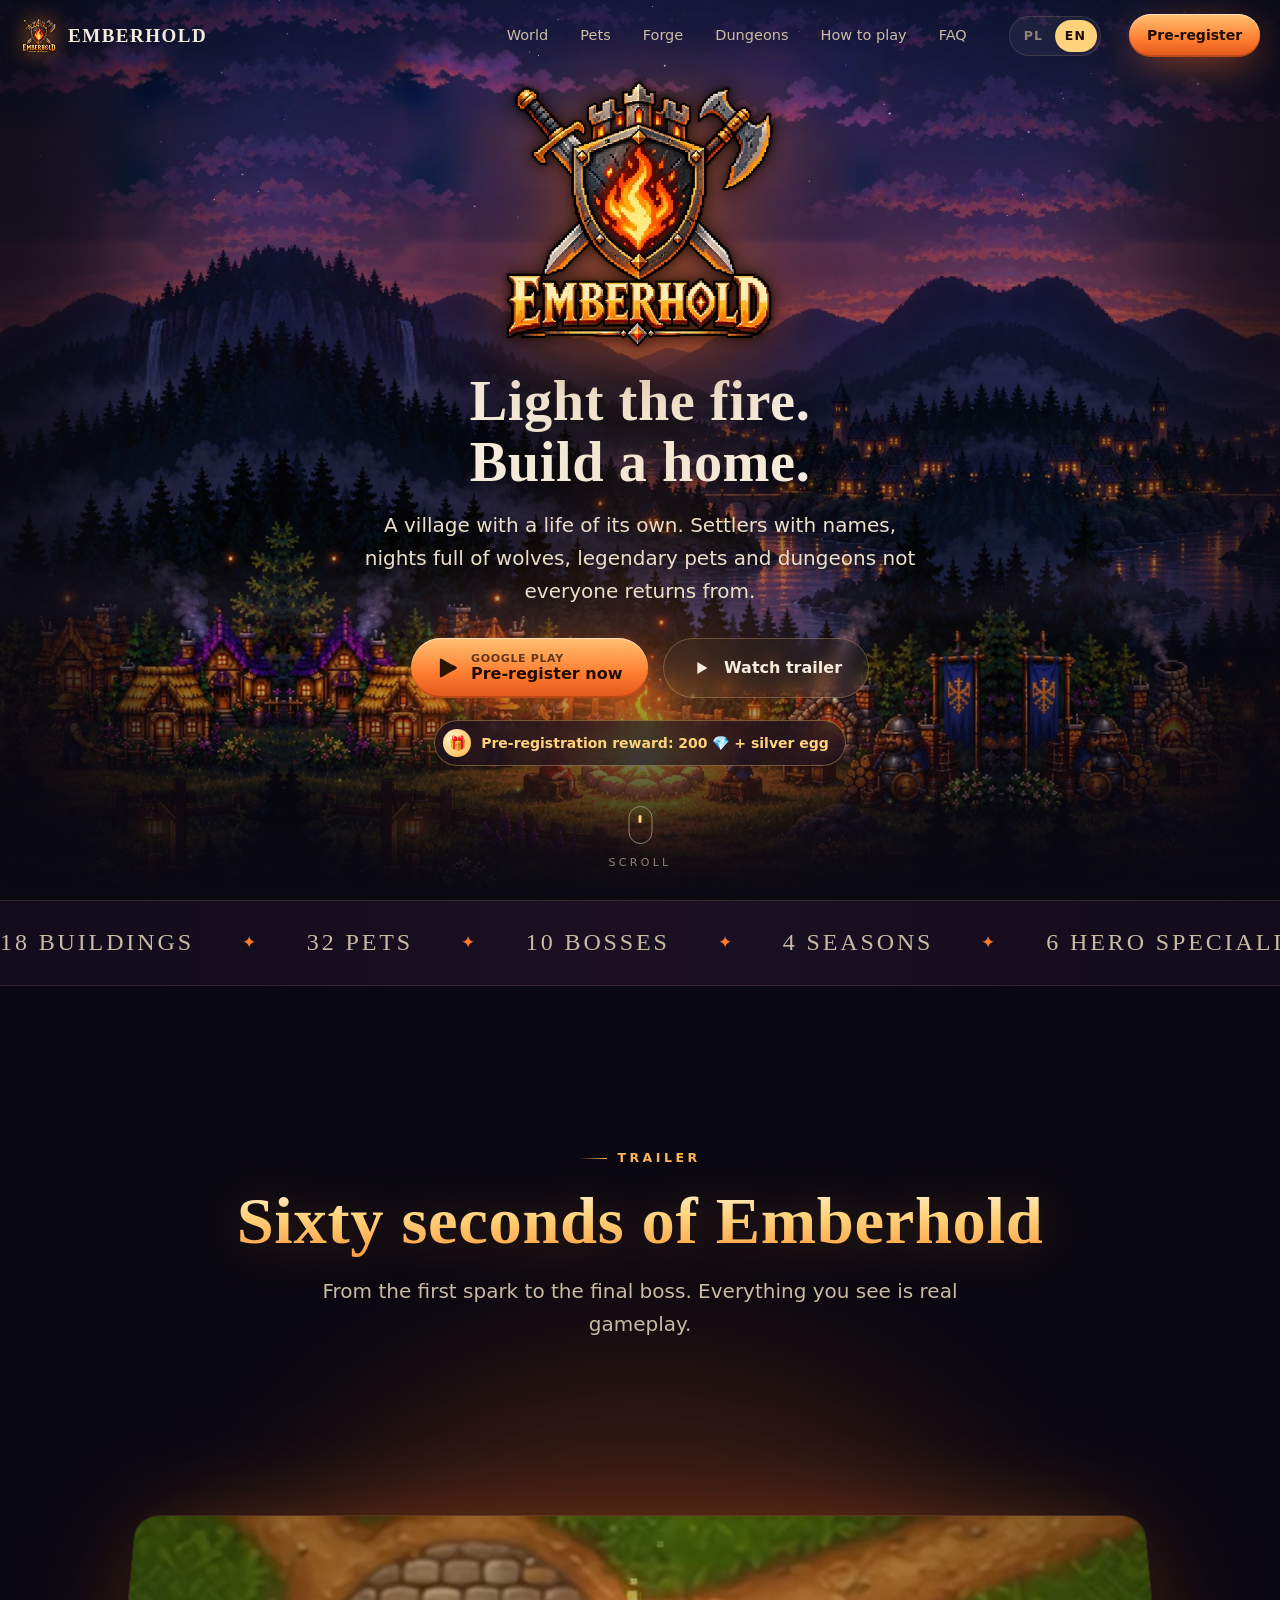
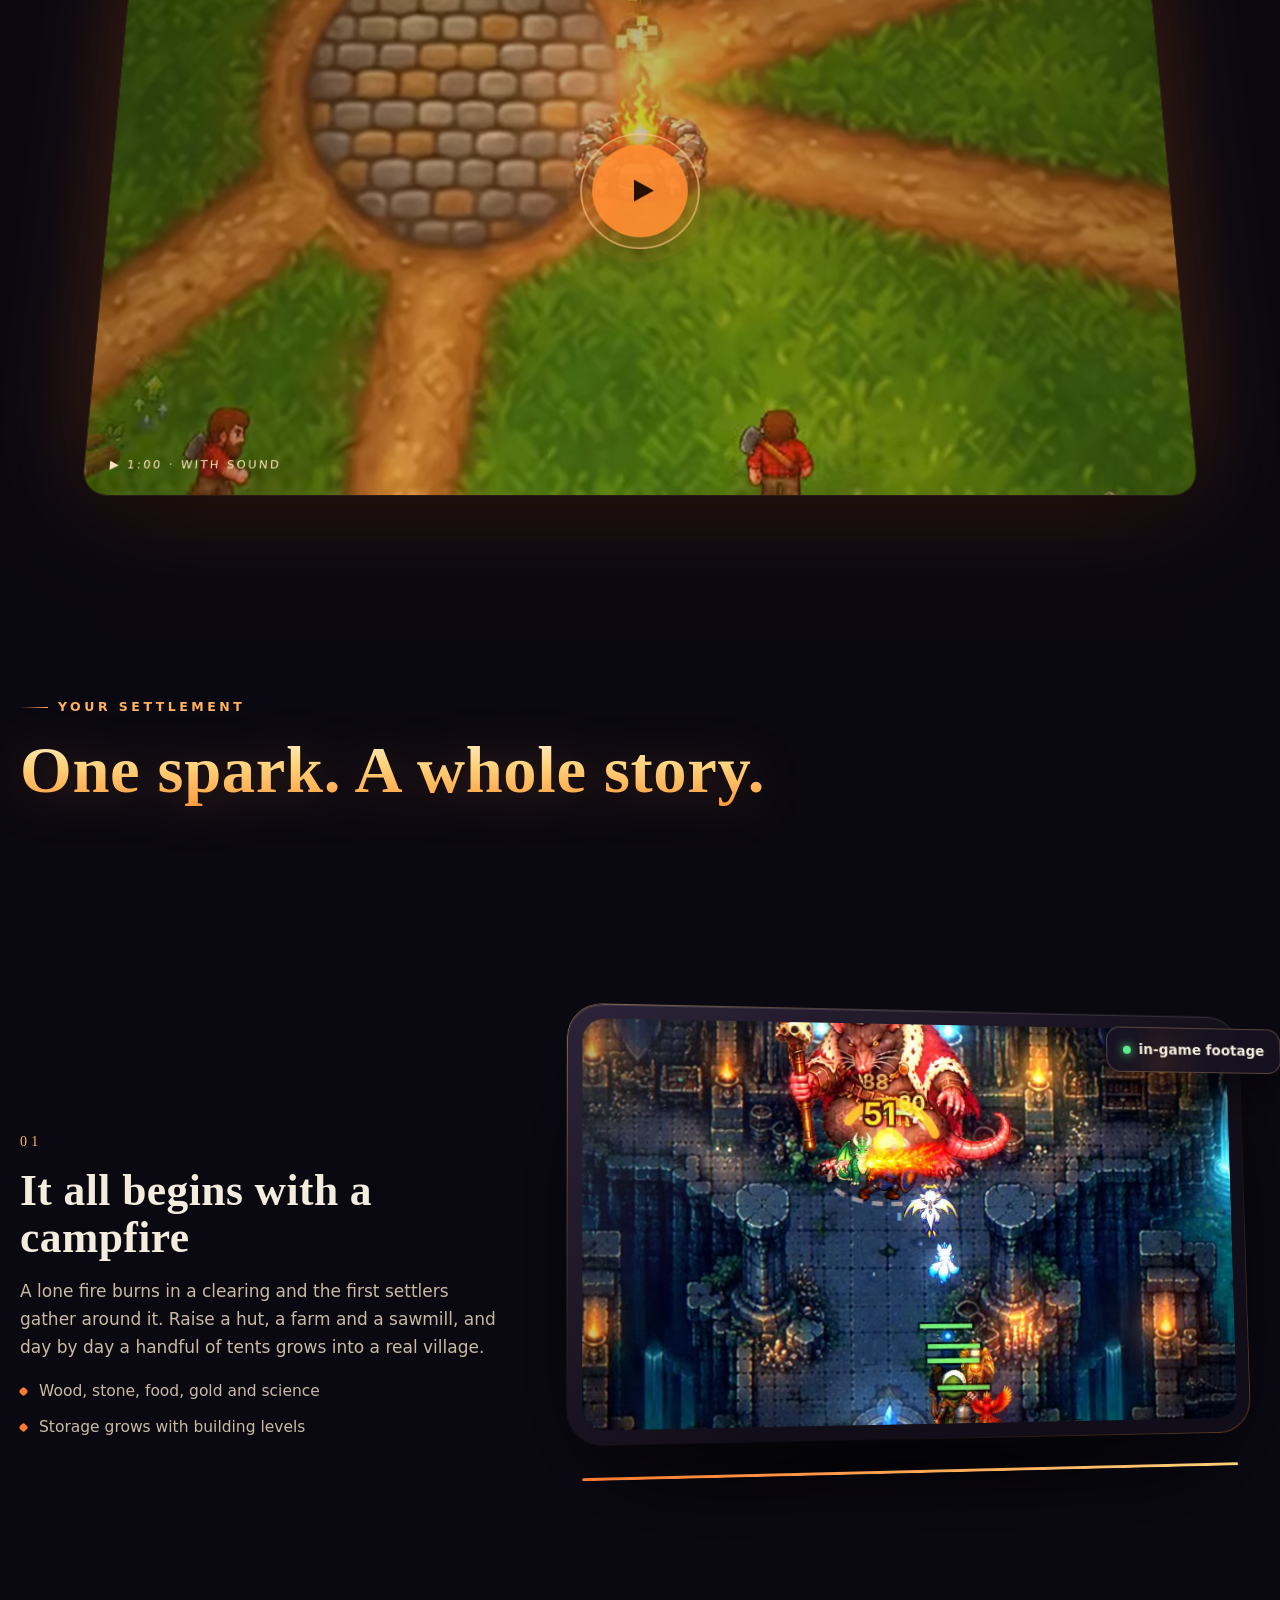
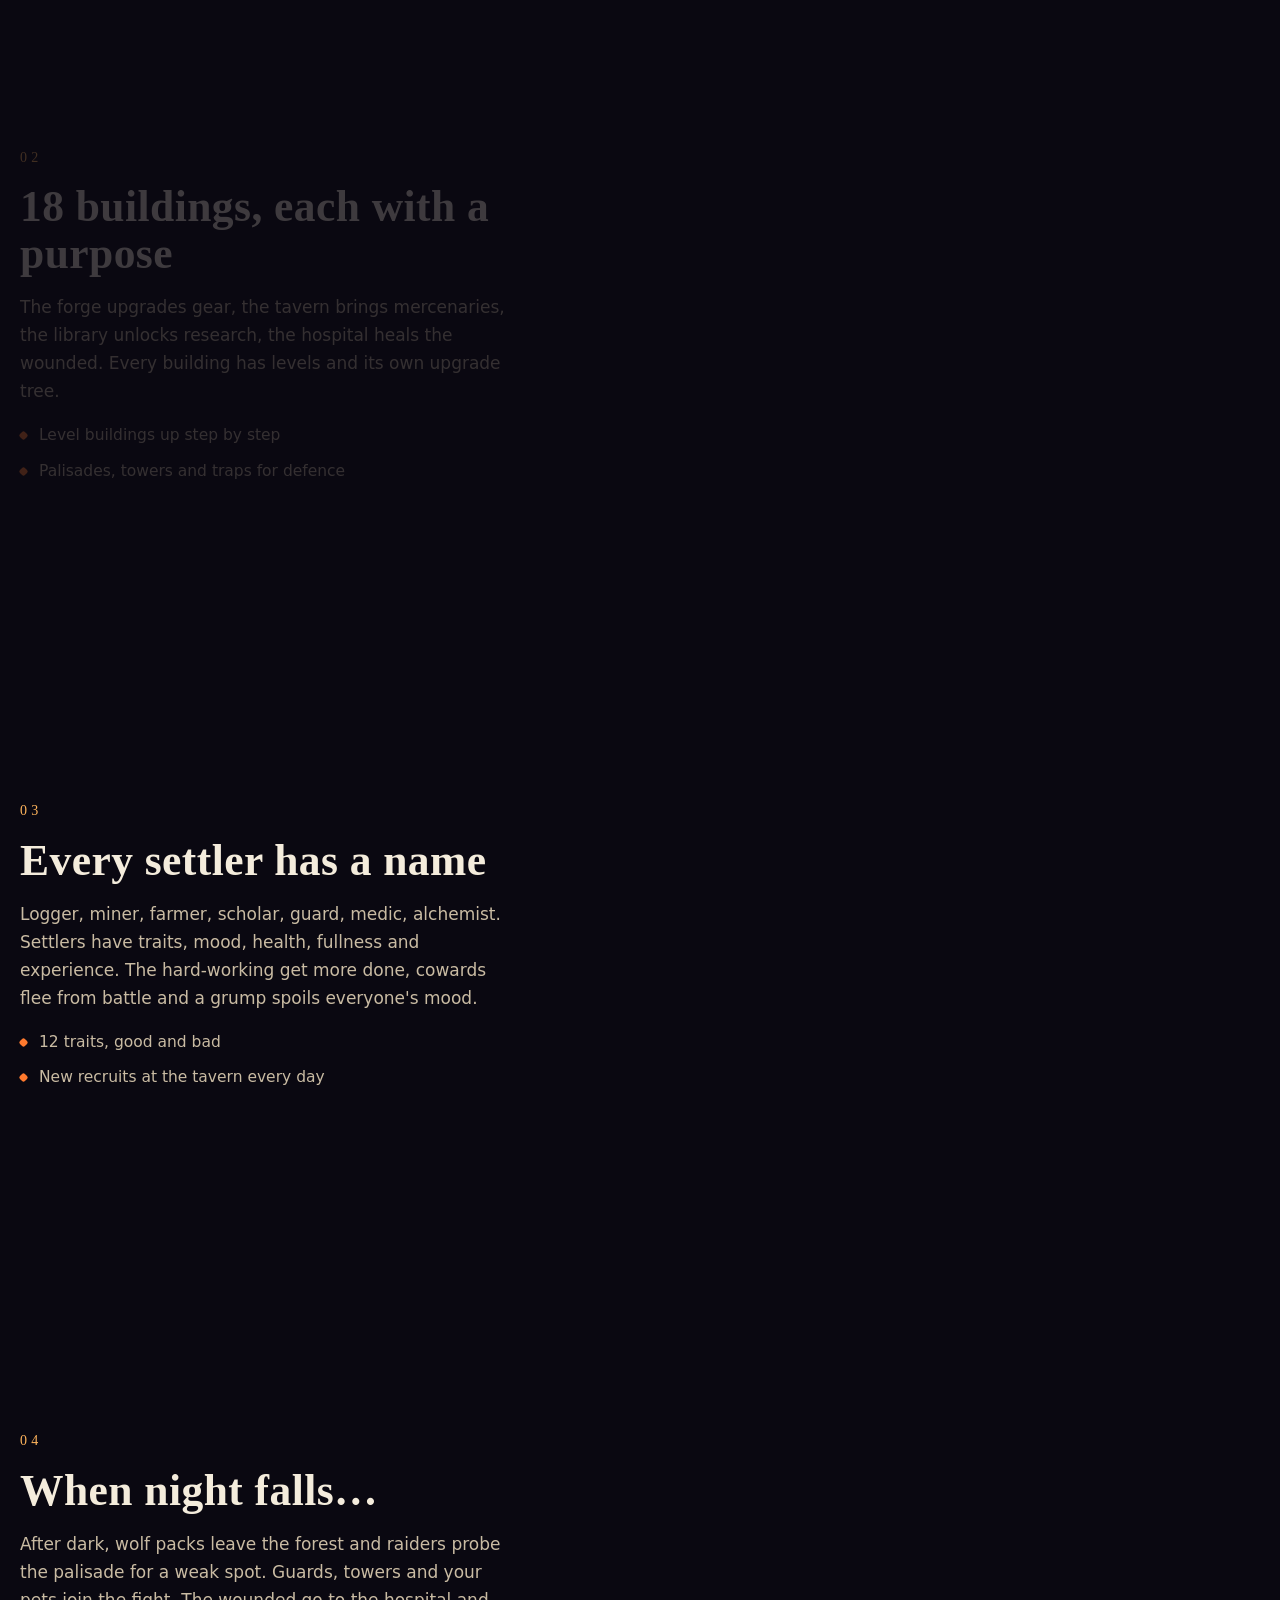
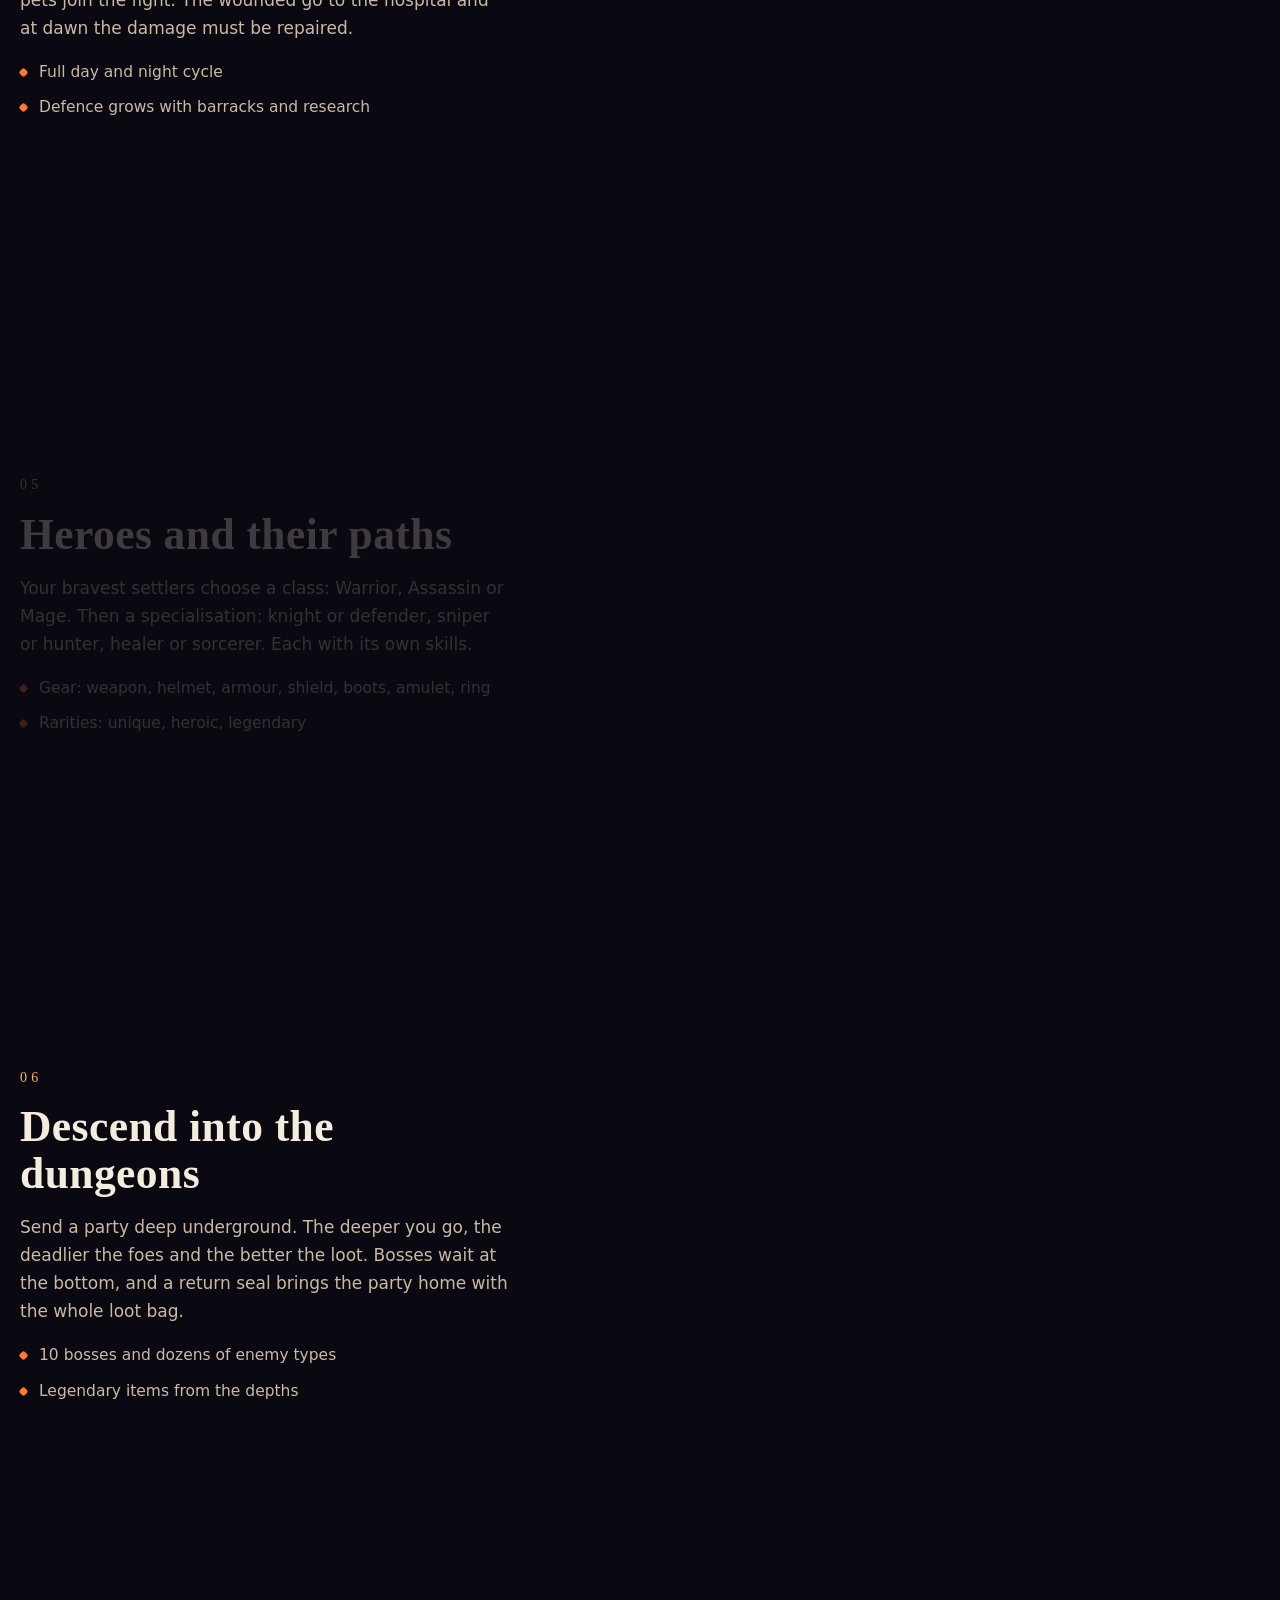
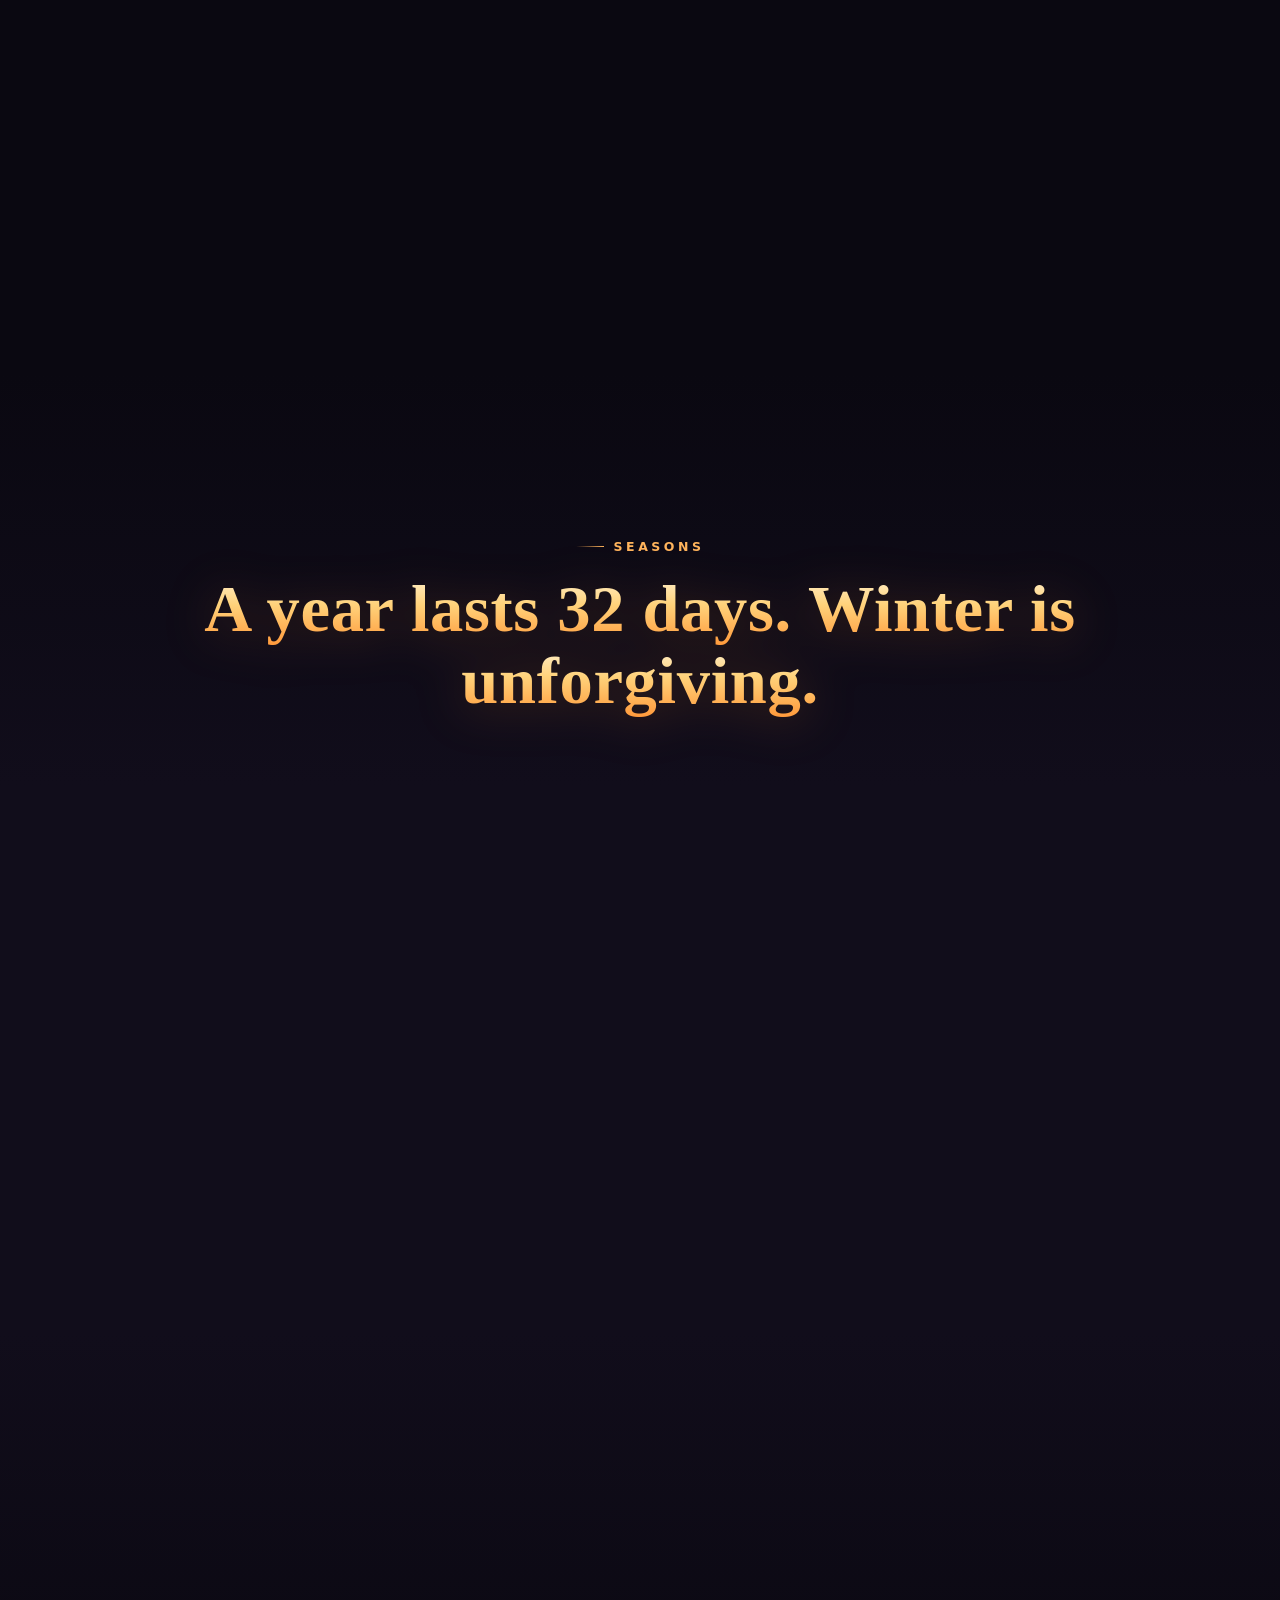
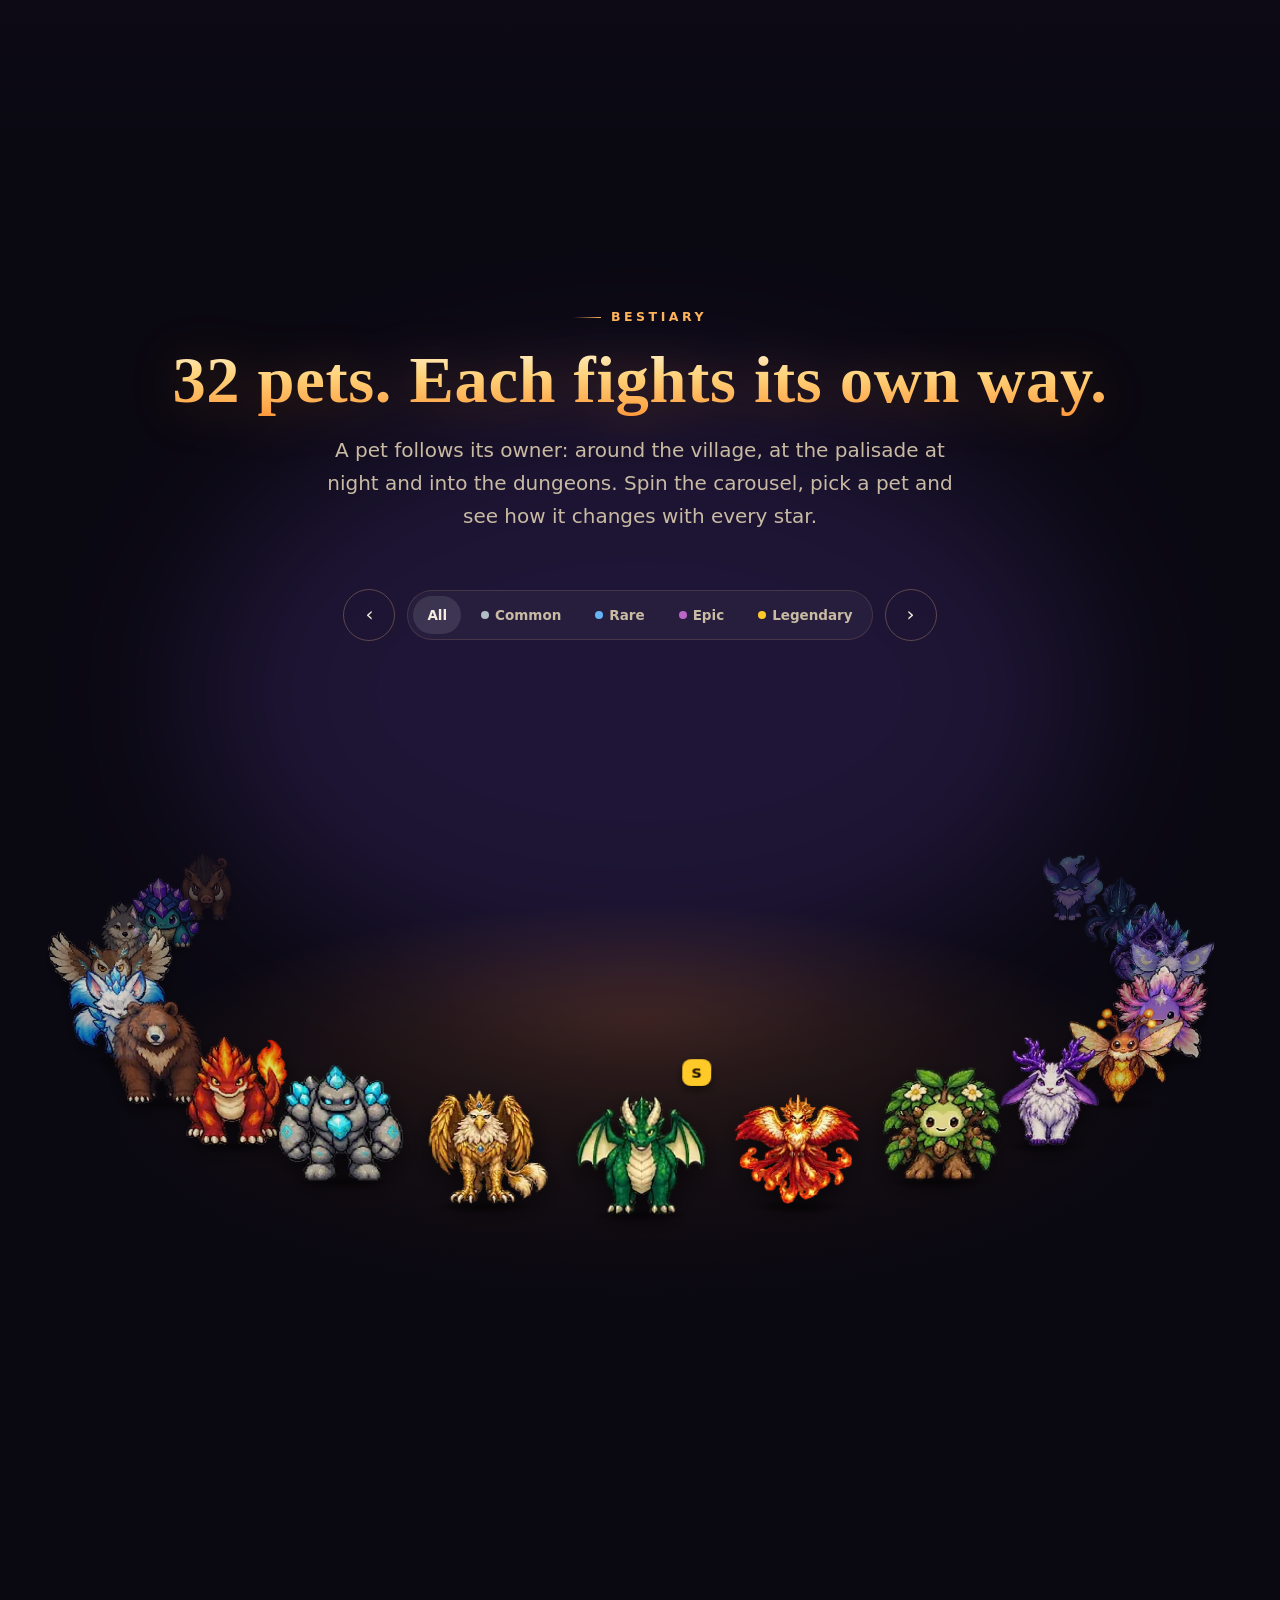
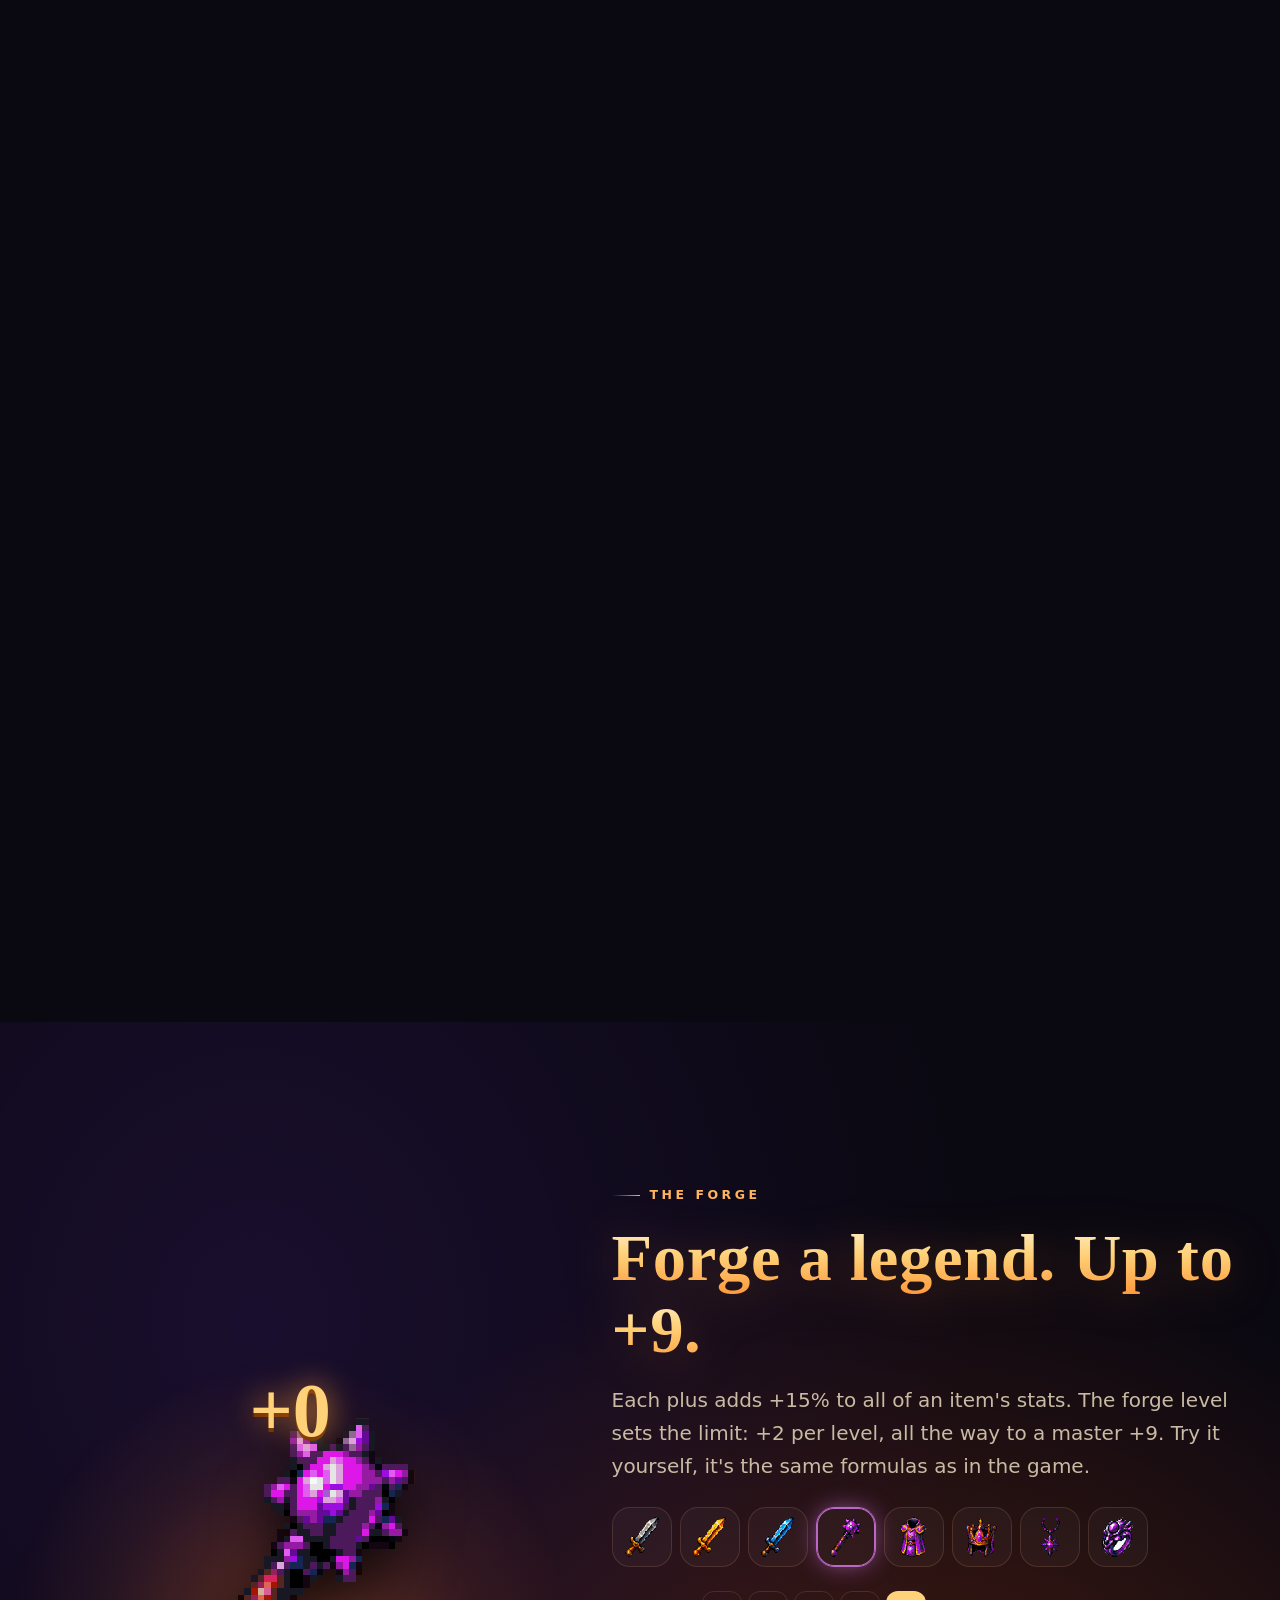
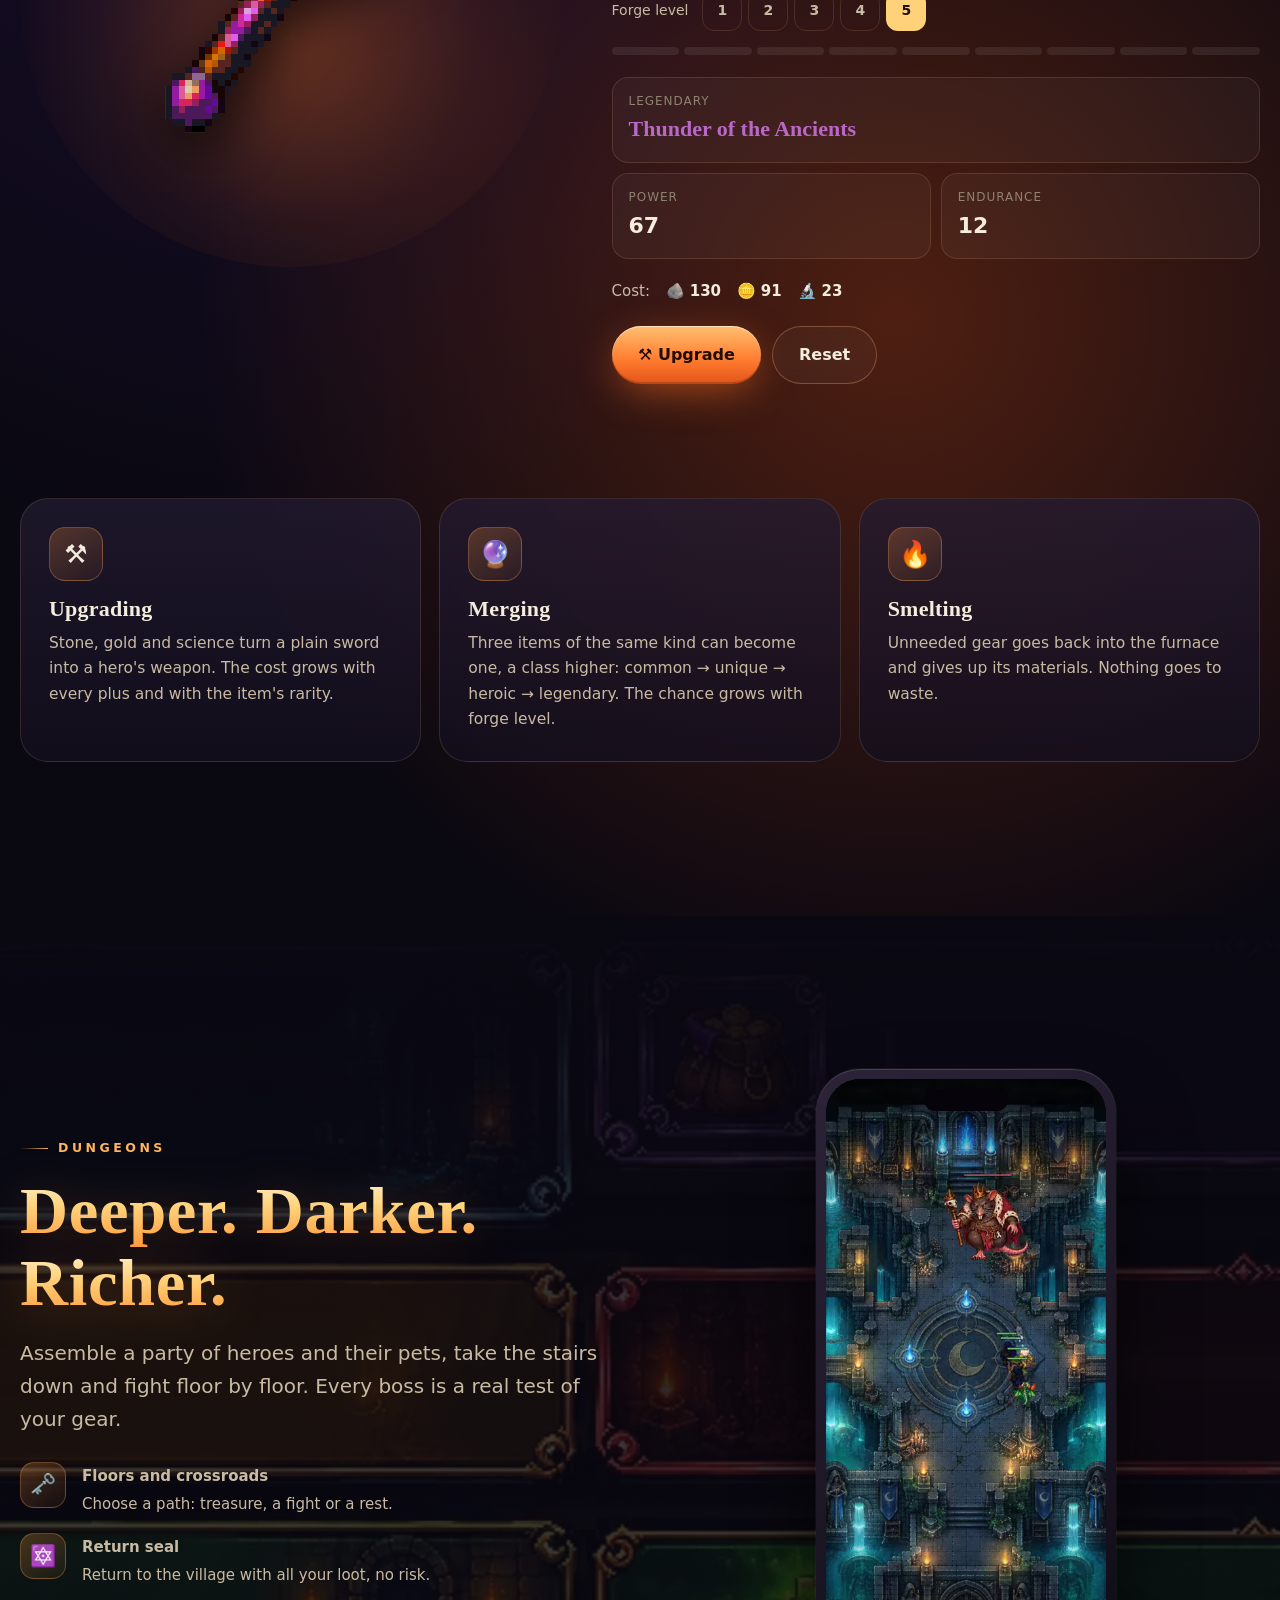
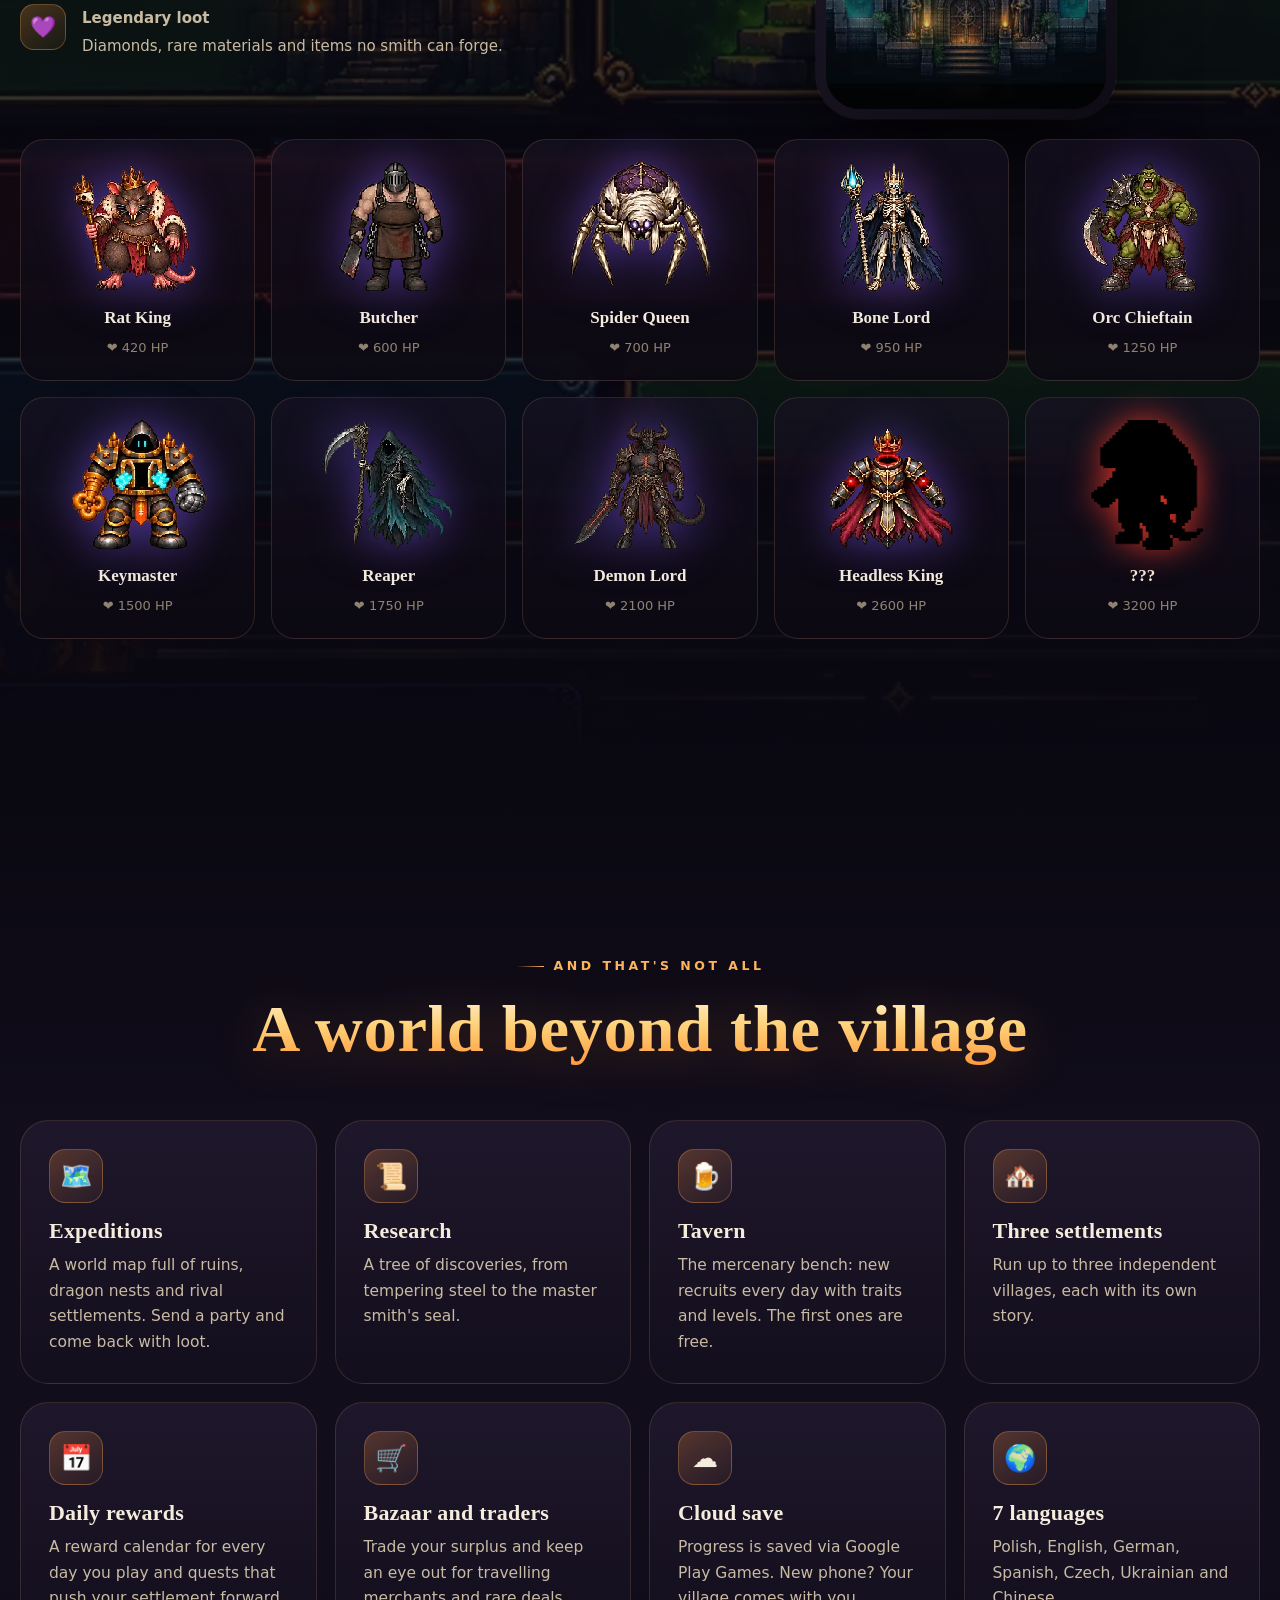
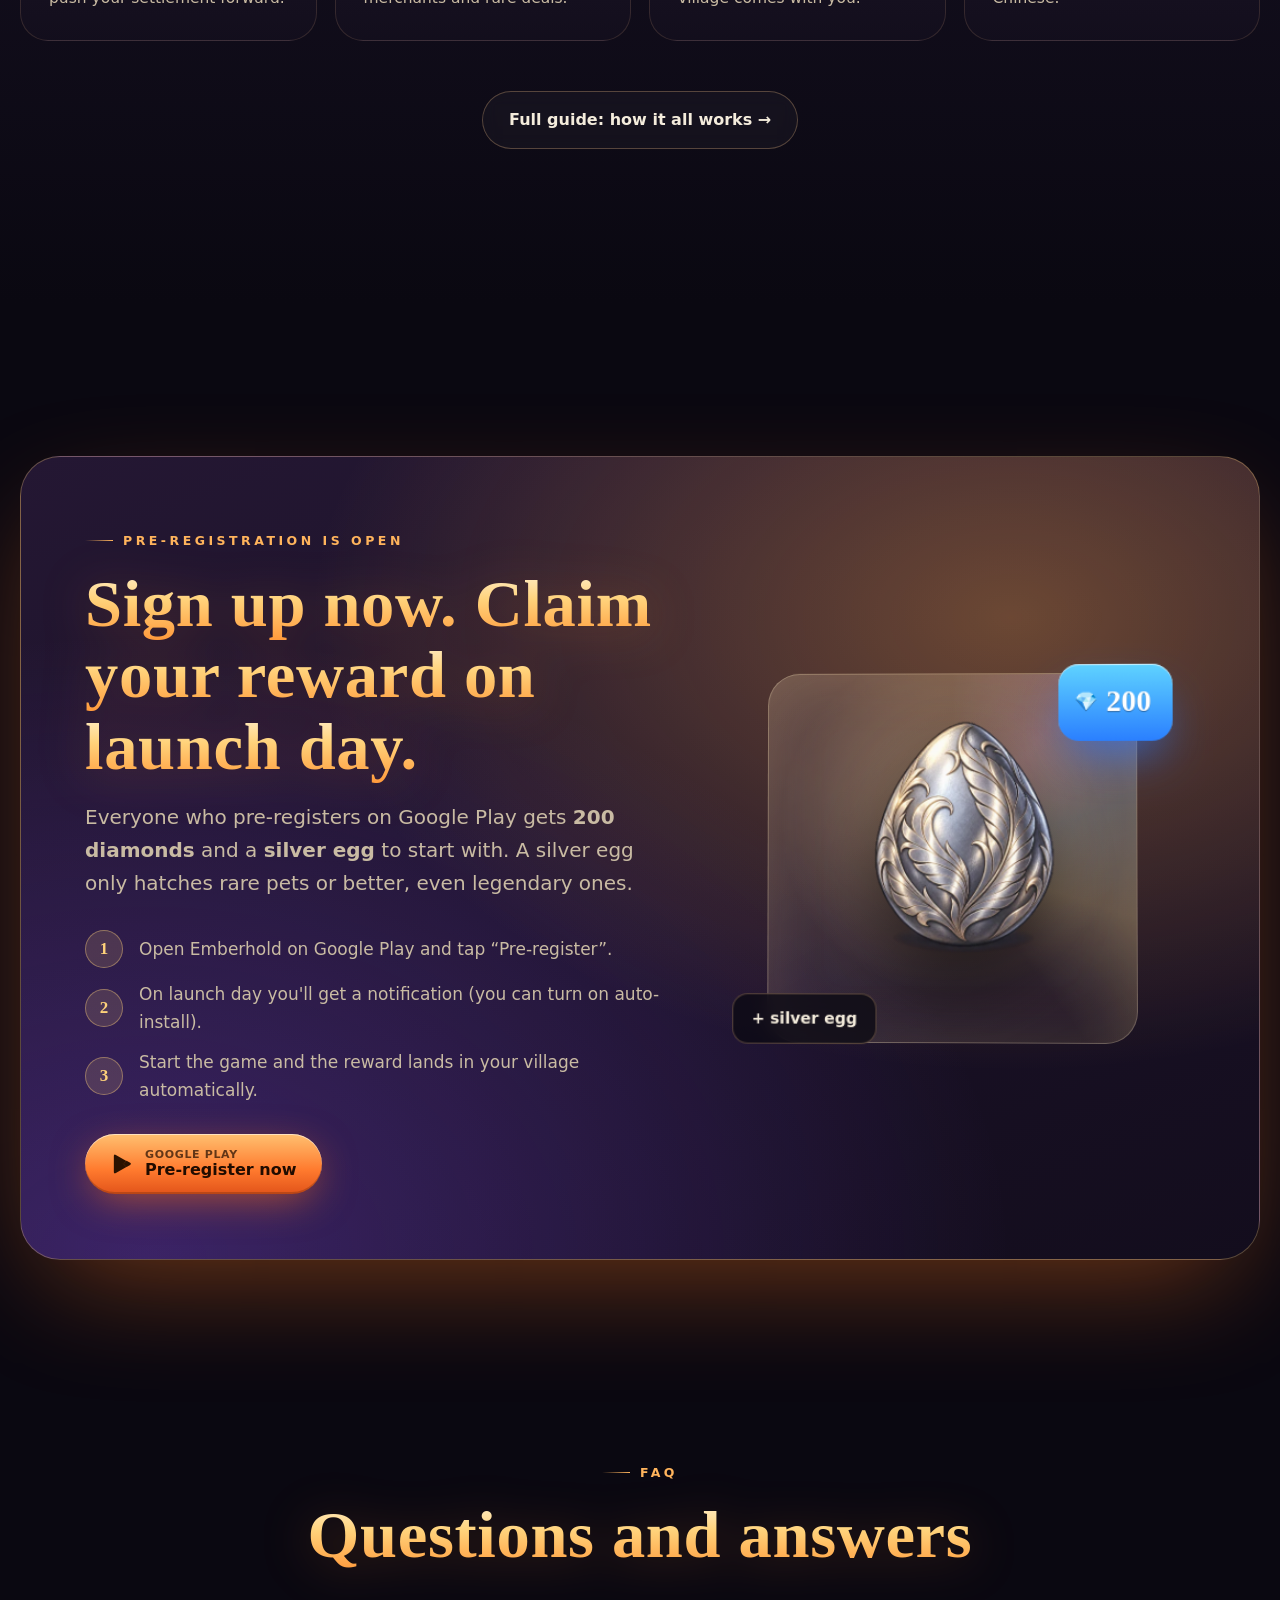
==== commit df764a07: "Add files via upload" ====
--- a/index.html
+++ b/index.html
@@ -148,7 +148,7 @@
       <div class="op-scena" aria-hidden="true">
         <div class="urzadzenie" id="urzadzenie">
           <div class="ekran" id="ekran">
-            <video data-k="ognisko" src="klipy/hist_ognisko.mp4" muted loop playsinline preload="auto" class="akt"></video>
+            <video data-k="ognisko" data-src="klipy/hist_ognisko.mp4" muted loop playsinline preload="auto" class="akt"></video>
             <video data-k="wioska" data-src="klipy/hist_budynki.mp4" muted loop playsinline preload="none"></video>
             <video data-k="osadnicy" data-src="klipy/hist_osadnicy.mp4" muted loop playsinline preload="none"></video>
             <video data-k="noc" data-src="klipy/hist_noc.mp4" muted loop playsinline preload="none"></video>
--- a/css/style.css
+++ b/css/style.css
@@ -0,0 +1,517 @@
+/* ═══════════════════════════════════════════════════════════════
+   EMBERHOLD — strona gry
+   ═══════════════════════════════════════════════════════════════ */
+:root{
+  --noc:#0a0811; --noc2:#110d1b; --panel:#171222; --panel2:#1f1830;
+  --linia:rgba(255,200,140,.14); --linia2:rgba(255,200,140,.28);
+  --tekst:#f4ecdc; --tekst2:#c9bba3; --tekst3:#8f8270;
+  --zar:#ff7a2e; --zar2:#ffb45c; --zloto:#ffd27a; --krew:#d8452f;
+  --fiolet:#8b5cf6; --lod:#8fd3ff;
+  --C:#b0bec5; --B:#64b5f6; --A:#ba68c8; --S:#ffca28;
+  --r:18px; --r2:28px;
+  --cien:0 30px 80px -20px rgba(0,0,0,.75), 0 0 0 1px var(--linia);
+  --f-tyt:'Cinzel', 'Lora', Georgia, serif;
+  --f-txt:'Inter', system-ui, -apple-system, 'Segoe UI', Roboto, sans-serif;
+  --f-ser:'Lora', Georgia, serif;
+  --max:1240px;
+  --nav:72px;
+  color-scheme: dark;
+}
+*,*::before,*::after{box-sizing:border-box}
+html{scroll-behavior:smooth; -webkit-text-size-adjust:100%}
+body{margin:0; background:var(--noc); color:var(--tekst); font-family:var(--f-txt); font-size:17px; line-height:1.65;
+  overflow-x:hidden; -webkit-font-smoothing:antialiased; text-rendering:optimizeLegibility}
+img,video,canvas{display:block; max-width:100%}
+a{color:inherit; text-decoration:none}
+button{font:inherit; color:inherit; background:none; border:0; cursor:pointer; padding:0}
+::selection{background:var(--zar); color:#1a0d00}
+.pix{image-rendering:pixelated}
+
+/* ziarno na całej stronie */
+body::after{content:""; position:fixed; inset:0; pointer-events:none; z-index:9000; opacity:.06; mix-blend-mode:overlay;
+  background-image:url("data:image/svg+xml;utf8,<svg xmlns='http://www.w3.org/2000/svg' width='160' height='160'><filter id='n'><feTurbulence type='fractalNoise' baseFrequency='.85' numOctaves='3' stitchTiles='stitch'/></filter><rect width='100%' height='100%' filter='url(%23n)'/></svg>")}
+
+.wrap{width:min(var(--max), 100% - 32px); margin-inline:auto}
+.sr{position:absolute!important; width:1px; height:1px; overflow:hidden; clip:rect(0 0 0 0); white-space:nowrap}
+
+/* ── typografia ── */
+h1,h2,h3,h4{font-family:var(--f-tyt); font-weight:700; line-height:1.08; margin:0; letter-spacing:.01em}
+.oko{display:inline-flex; align-items:center; gap:10px; font:600 12.5px/1 var(--f-txt); letter-spacing:.28em; text-transform:uppercase; color:var(--zar2)}
+.oko::before{content:""; width:28px; height:1px; background:linear-gradient(90deg,transparent,var(--zar2))}
+.h2{font-size:clamp(34px, 5.2vw, 68px); margin:18px 0 18px}
+.zl{background:linear-gradient(180deg,#fff3d6 0%,#ffd27a 45%,#ff9a3c 100%); -webkit-background-clip:text; background-clip:text; color:transparent;
+  filter:drop-shadow(0 4px 24px rgba(255,140,40,.25))}
+.lead{font-size:clamp(17px,1.6vw,20px); color:var(--tekst2); max-width:640px; margin:0}
+.srodek{text-align:center} .srodek .lead{margin-inline:auto}
+.naglowek{margin-bottom:56px}
+
+/* ── przyciski ── */
+.btn{position:relative; display:inline-flex; align-items:center; gap:12px; padding:15px 26px; border-radius:999px; font-weight:650; font-size:16px;
+  transition:transform .35s cubic-bezier(.2,.8,.2,1), box-shadow .35s, background .35s; will-change:transform; white-space:nowrap}
+.btn:active{transform:scale(.97)}
+.btn-zar{color:#200c00; background:linear-gradient(180deg,#ffc070,#ff7a2e 60%,#e2541a); box-shadow:0 10px 40px -8px rgba(255,110,30,.65), inset 0 1px 0 rgba(255,255,255,.55), inset 0 -2px 0 rgba(0,0,0,.18)}
+.btn-zar:hover{transform:translateY(-2px); box-shadow:0 18px 60px -10px rgba(255,120,30,.85), inset 0 1px 0 rgba(255,255,255,.6)}
+.btn-zar::after{content:""; position:absolute; inset:0; border-radius:inherit; background:linear-gradient(110deg,transparent 35%,rgba(255,255,255,.55) 50%,transparent 65%);
+  background-size:250% 100%; background-position:120% 0; mix-blend-mode:overlay; animation:blysk 4.5s ease-in-out infinite}
+@keyframes blysk{0%,70%{background-position:120% 0} 100%{background-position:-120% 0}}
+.btn-duch{border:1px solid var(--linia2); background:rgba(255,255,255,.03); backdrop-filter:blur(8px)}
+.btn-duch:hover{background:rgba(255,200,140,.08); border-color:rgba(255,200,140,.45)}
+.btn svg{width:22px; height:22px; flex:none}
+.btn small{display:block; font-size:11px; font-weight:600; opacity:.7; letter-spacing:.06em; text-transform:uppercase; line-height:1.1}
+.btn .dwa{display:flex; flex-direction:column; line-height:1.15; text-align:left}
+
+/* ── nawigacja ── */
+.nav{position:fixed; inset:0 0 auto; height:var(--nav); z-index:500; display:flex; align-items:center; transition:background .4s, backdrop-filter .4s, box-shadow .4s}
+.nav.tlo{background:rgba(10,8,17,.72); backdrop-filter:blur(16px) saturate(1.4); box-shadow:0 1px 0 var(--linia)}
+.nav .wrap{display:flex; align-items:center; gap:28px}
+.nav-logo{display:flex; align-items:center; gap:10px; font-family:var(--f-tyt); font-weight:700; font-size:19px; letter-spacing:.08em}
+.nav-logo img{width:38px; height:auto; filter:drop-shadow(0 0 10px rgba(255,140,40,.5))}
+.nav-linki{display:flex; gap:4px; margin-left:auto}
+.nav-linki a{padding:8px 14px; border-radius:999px; font-size:14.5px; color:var(--tekst2); transition:color .25s, background .25s}
+.nav-linki a:hover,.nav-linki a.akt{color:var(--tekst); background:rgba(255,255,255,.06)}
+.jezyk{display:flex; padding:3px; border-radius:999px; background:rgba(255,255,255,.05); border:1px solid var(--linia); position:relative}
+.jezyk button{position:relative; z-index:1; padding:6px 11px; font-size:12.5px; font-weight:700; letter-spacing:.08em; color:var(--tekst3); transition:color .3s}
+.jezyk button.akt{color:#1d0c00}
+.jezyk i{position:absolute; top:3px; bottom:3px; width:calc(50% - 3px); left:3px; border-radius:999px; background:var(--zloto); transition:transform .45s cubic-bezier(.6,-0.2,.2,1.3)}
+.jezyk[data-l="en"] i{transform:translateX(100%)}
+.nav .btn{padding:10px 18px; font-size:14px}
+.burger{display:none; width:42px; height:42px; border-radius:12px; border:1px solid var(--linia); position:relative}
+.burger span{position:absolute; left:11px; right:11px; height:2px; background:var(--tekst); border-radius:2px; transition:transform .35s, opacity .25s}
+.burger span:nth-child(1){top:14px} .burger span:nth-child(2){top:20px} .burger span:nth-child(3){top:26px}
+.menu-otw .burger span:nth-child(1){transform:translateY(6px) rotate(45deg)}
+.menu-otw .burger span:nth-child(2){opacity:0}
+.menu-otw .burger span:nth-child(3){transform:translateY(-6px) rotate(-45deg)}
+@media (max-width:980px){
+  .nav-linki{position:fixed; inset:var(--nav) 0 auto; flex-direction:column; padding:14px 16px 22px; background:rgba(10,8,17,.96); backdrop-filter:blur(16px);
+    border-bottom:1px solid var(--linia); transform:translateY(-12px); opacity:0; pointer-events:none; transition:.35s}
+  .nav-linki a{font-size:18px; padding:12px 14px}
+  .menu-otw .nav-linki{transform:none; opacity:1; pointer-events:auto}
+  .burger{display:block; margin-left:auto}
+  .nav-linki{margin-left:0}
+  .nav .btn-nav{display:none}
+}
+
+/* ── HERO ── */
+.hero{position:relative; height:100svh; min-height:640px; overflow:hidden; isolation:isolate}
+#scena{position:absolute; inset:0; width:100%; height:100%}
+.hero-fallback{position:absolute; inset:0; background:url(../img/L_front.webp) center bottom/cover no-repeat, #120b1c; z-index:-1}
+.hero::after{content:""; position:absolute; inset:auto 0 0; height:28%; background:linear-gradient(180deg,transparent,var(--noc)); pointer-events:none}
+.hero-tresc{position:absolute; inset:0; z-index:2; display:flex; flex-direction:column; align-items:center; justify-content:center; text-align:center;
+  padding:calc(var(--nav) + 10px) 16px 150px; pointer-events:none}
+.hero-tresc::before{content:""; position:absolute; left:50%; top:46%; width:min(1100px,140vw); height:78%; translate:-50% -50%; z-index:-1; background:radial-gradient(closest-side,rgba(8,5,14,.62),rgba(8,5,14,.28) 60%,transparent); pointer-events:none}
+.hero-tresc > *{pointer-events:auto}
+.hero-logo{width:min(300px, 62vw, 34vh); height:auto; filter:drop-shadow(0 10px 40px rgba(255,120,30,.45)) drop-shadow(0 0 2px rgba(0,0,0,.8)); margin-bottom:10px}
+.hero h1{font-size:clamp(28px,4.4vw,58px); text-shadow:0 4px 30px rgba(0,0,0,.7); max-width:15ch}
+.hero p.lead{color:#eadfca; text-shadow:0 2px 16px rgba(0,0,0,.9); margin:16px auto 30px; max-width:560px}
+.hero-cta{display:flex; flex-wrap:wrap; gap:14px; justify-content:center}
+.nagroda-pigulka{text-align:left; display:inline-flex; align-items:center; gap:10px; margin-top:22px; padding:8px 16px 8px 8px; border-radius:999px; font-size:14px; font-weight:600;
+  background:rgba(20,12,30,.6); border:1px solid rgba(255,210,122,.35); backdrop-filter:blur(10px); color:var(--zloto)}
+.nagroda-pigulka b{display:inline-grid; place-items:center; width:28px; height:28px; border-radius:50%; background:radial-gradient(circle at 30% 30%,#fff2c4,#ffb340); color:#3a1d00; font-size:14px}
+.zwoj{position:absolute; left:50%; bottom:28px; z-index:3; translate:-50% 0; display:flex; flex-direction:column; align-items:center; gap:10px; font-size:11px; letter-spacing:.3em; text-transform:uppercase; color:var(--tekst3)}
+.zwoj i{width:24px; height:38px; border:1.5px solid var(--tekst3); border-radius:14px; position:relative}
+.zwoj i::after{content:""; position:absolute; left:50%; top:8px; width:3px; height:8px; margin-left:-1.5px; border-radius:2px; background:var(--zloto); animation:mysz 2s infinite}
+@keyframes mysz{0%{opacity:0; transform:translateY(-4px)} 30%{opacity:1} 80%{opacity:0; transform:translateY(12px)} 100%{opacity:0}}
+
+/* ── pasek przewijany ── */
+.pasek{position:relative; padding:22px 0; border-block:1px solid var(--linia); background:linear-gradient(90deg,#120c1c,#1a1022,#120c1c); overflow:hidden; z-index:2}
+.pasek-tor{display:flex; gap:48px; width:max-content; animation:tor 40s linear infinite}
+.pasek span{display:flex; align-items:center; gap:48px; font-family:var(--f-tyt); font-size:clamp(18px,2vw,24px); letter-spacing:.12em; text-transform:uppercase; color:var(--tekst2); white-space:nowrap}
+.pasek span::after{content:"✦"; color:var(--zar); font-size:.7em}
+@keyframes tor{to{transform:translateX(-50%)}}
+
+/* ── sekcje ── */
+.sek{position:relative; padding:clamp(90px,12vw,160px) 0; overflow-x:clip}
+.sek-ciemna{background:linear-gradient(180deg,var(--noc),var(--noc2) 30%,var(--noc2) 70%,var(--noc))}
+.poswiata{position:absolute; pointer-events:none; border-radius:50%; filter:blur(80px); opacity:.5; z-index:0}
+.sek > .wrap{position:relative; z-index:1}
+
+/* pojawianie się przy przewijaniu */
+.wej{opacity:0; transform:translateY(40px); transition:opacity 1s cubic-bezier(.2,.8,.2,1), transform 1s cubic-bezier(.2,.8,.2,1); transition-delay:var(--d,0s)}
+.wej.jest{opacity:1; transform:none}
+@media (prefers-reduced-motion:reduce){ .wej{opacity:1; transform:none; transition:none} .pasek-tor{animation:none} }
+
+/* ── zwiastun ── */
+.kino{perspective:1600px; margin-top:10px}
+.kino-ekran{position:relative; aspect-ratio:16/9; border-radius:var(--r2); overflow:hidden; box-shadow:var(--cien), 0 0 120px -30px rgba(255,120,30,.5);
+  transform:rotateX(14deg) scale(.92); transform-origin:50% 100%; transition:transform .1s linear; background:#000; cursor:pointer}
+.kino-ekran img,.kino-ekran video{width:100%; height:100%; object-fit:cover}
+.kino-ekran::after{content:""; position:absolute; inset:0; background:radial-gradient(ellipse at 50% 120%,rgba(0,0,0,.0),rgba(0,0,0,.45)); pointer-events:none}
+.graj{position:absolute; left:50%; top:50%; z-index:2; width:112px; height:112px; translate:-50% -50%; border-radius:50%; display:grid; place-items:center;
+  background:rgba(255,140,50,.92); box-shadow:0 0 0 14px rgba(255,140,50,.18), 0 0 0 30px rgba(255,140,50,.08), 0 20px 60px rgba(0,0,0,.5); transition:transform .4s cubic-bezier(.2,.8,.2,1)}
+.graj::before{content:""; position:absolute; inset:-14px; border-radius:50%; border:2px solid rgba(255,200,140,.6); animation:fala 2.4s infinite}
+@keyframes fala{from{transform:scale(.8); opacity:1} to{transform:scale(1.6); opacity:0}}
+.graj svg{width:40px; height:40px; margin-left:6px; fill:#260f00}
+.kino-ekran:hover .graj{transform:scale(1.08)}
+.kino-napis{position:absolute; left:28px; bottom:22px; z-index:2; font-size:13px; letter-spacing:.2em; text-transform:uppercase; color:#ffe3bf}
+.modal{position:fixed; inset:0; z-index:9500; display:grid; place-items:center; padding:16px; background:rgba(5,3,9,.9); backdrop-filter:blur(10px); opacity:0; pointer-events:none; transition:opacity .4s}
+.modal.otw{opacity:1; pointer-events:auto}
+.modal video{width:min(1200px,100%); max-height:86vh; border-radius:16px; box-shadow:var(--cien); background:#000}
+.modal-x{position:absolute; top:18px; right:18px; width:48px; height:48px; border-radius:50%; background:rgba(255,255,255,.08); font-size:22px}
+
+/* ── opowieść przypięta ── */
+.opowiesc{position:relative}
+.op-uklad{display:grid; grid-template-columns:minmax(0,5fr) minmax(0,7fr); gap:clamp(30px,5vw,80px)}
+.op-kroki{padding:12vh 0 30vh}
+.op-krok{min-height:70vh; display:flex; flex-direction:column; justify-content:center; opacity:.22; transition:opacity .6s}
+.op-krok.akt{opacity:1}
+.op-krok .num{font-family:var(--f-tyt); font-size:14px; letter-spacing:.3em; color:var(--zar2)}
+.op-krok h3{font-size:clamp(28px,3.4vw,46px); margin:14px 0 16px}
+.op-krok p{color:var(--tekst2); margin:0 0 18px; max-width:46ch}
+.op-krok ul{list-style:none; padding:0; margin:0; display:grid; gap:10px}
+.op-krok li{display:flex; gap:12px; align-items:flex-start; color:var(--tekst2); font-size:15.5px}
+.op-krok li::before{content:""; flex:none; width:7px; height:7px; margin-top:9px; border-radius:2px; transform:rotate(45deg); background:var(--zar)}
+.op-scena{position:sticky; top:calc(var(--nav) + 6vh); height:calc(88vh - var(--nav)); display:flex; align-items:center; perspective:1800px}
+.urzadzenie{position:relative; width:100%; aspect-ratio:16/10; border-radius:34px; padding:14px; background:linear-gradient(145deg,#2c2338,#120e19 60%);
+  box-shadow:0 50px 120px -30px rgba(0,0,0,.9), inset 0 1px 0 rgba(255,255,255,.12), 0 0 0 1px rgba(255,255,255,.05);
+  transform-style:preserve-3d; transform:rotateY(-14deg) rotateX(6deg); transition:transform .9s cubic-bezier(.2,.8,.2,1)}
+.urzadzenie::before{content:""; position:absolute; inset:-1px; border-radius:inherit; padding:1px; background:linear-gradient(140deg,rgba(255,200,140,.5),transparent 40%,transparent 70%,rgba(255,140,50,.4));
+  -webkit-mask:linear-gradient(#000 0 0) content-box, linear-gradient(#000 0 0); -webkit-mask-composite:xor; mask-composite:exclude; pointer-events:none}
+.ekran{position:relative; width:100%; height:100%; border-radius:22px; overflow:hidden; background:#000; transform:translateZ(1px)}
+.ekran video{position:absolute; inset:0; width:100%; height:100%; object-fit:cover; opacity:0; transition:opacity .8s, transform 1.4s cubic-bezier(.2,.8,.2,1); transform:scale(1.08)}
+.ekran video.akt{opacity:1; transform:scale(1)}
+.ekran::after{content:""; position:absolute; inset:0; background:linear-gradient(125deg,rgba(255,255,255,.14),transparent 30%); pointer-events:none}
+.urz-cien{position:absolute; left:8%; right:8%; bottom:-60px; height:60px; background:radial-gradient(ellipse,rgba(0,0,0,.7),transparent 70%); filter:blur(10px); transform:translateZ(-100px)}
+.urz-etykieta{position:absolute; right:-14px; top:28px; transform:translateZ(80px); padding:10px 16px; border-radius:14px; font-weight:700; font-size:14px;
+  background:rgba(23,18,34,.85); border:1px solid var(--linia2); backdrop-filter:blur(10px); box-shadow:0 20px 40px rgba(0,0,0,.5); display:flex; gap:8px; align-items:center}
+.urz-etykieta i{width:8px; height:8px; border-radius:50%; background:#5df08b; box-shadow:0 0 10px #5df08b; animation:migaj 1.6s infinite}
+@keyframes migaj{50%{opacity:.3}}
+.op-pasek{position:absolute; left:14px; right:14px; bottom:-34px; height:3px; border-radius:3px; background:rgba(255,255,255,.08); overflow:hidden}
+.op-pasek b{display:block; height:100%; width:0; background:linear-gradient(90deg,var(--zar),var(--zloto)); transition:width .6s}
+.op-mobil{display:none}
+@media (max-width:900px){
+  .op-uklad{display:block}
+  .op-scena{display:none}
+  .op-kroki{padding:0}
+  .op-krok{min-height:0; opacity:1; padding:28px 0 46px}
+  .op-mobil{display:block; margin-top:22px; border-radius:20px; overflow:hidden; box-shadow:var(--cien); aspect-ratio:16/9; background:#000}
+  .op-mobil video{width:100%; height:100%; object-fit:cover}
+}
+
+/* ── karty funkcji ── */
+.siatka{display:grid; gap:18px}
+.s3{grid-template-columns:repeat(3,minmax(0,1fr))}
+.s4{grid-template-columns:repeat(4,minmax(0,1fr))}
+.s2{grid-template-columns:repeat(2,minmax(0,1fr))}
+@media (max-width:980px){ .s3,.s4{grid-template-columns:repeat(2,minmax(0,1fr))} }
+@media (max-width:620px){ .s3,.s4,.s2{grid-template-columns:minmax(0,1fr)} }
+.karta{position:relative; border-radius:var(--r2); padding:28px; background:linear-gradient(180deg,rgba(35,27,50,.75),rgba(20,15,30,.75)); border:1px solid var(--linia);
+  overflow:hidden; transform-style:preserve-3d; transition:border-color .4s, transform .5s cubic-bezier(.2,.8,.2,1)}
+.karta::before{content:""; position:absolute; inset:0; background:radial-gradient(400px circle at var(--mx,50%) var(--my,0%),rgba(255,150,60,.13),transparent 50%); opacity:0; transition:opacity .4s; pointer-events:none}
+.karta:hover{border-color:var(--linia2)} .karta:hover::before{opacity:1}
+.karta h3{font-size:22px; margin:16px 0 10px}
+.karta p{color:var(--tekst2); font-size:15.5px; margin:0}
+.ikona{width:54px; height:54px; border-radius:16px; display:grid; place-items:center; font-size:26px; background:linear-gradient(145deg,rgba(255,150,60,.25),rgba(255,150,60,.05)); border:1px solid rgba(255,170,90,.3)}
+
+/* ── PETY ── */
+.pety-sek{overflow:hidden}
+.karuzela{position:relative; height:min(560px,95vw); min-height:360px; perspective:1100px; perspective-origin:50% 30%; margin:20px 0 10px; touch-action:pan-y; cursor:grab; user-select:none}
+.karuzela:active{cursor:grabbing}
+.kar-pierscien{position:absolute; left:50%; top:50%; width:0; height:0; transform-style:preserve-3d}
+.kar-el{position:absolute; left:-80px; top:-80px; width:160px; height:160px; transform-style:preserve-3d; transition:filter .4s}
+.kar-el .spr{position:absolute; inset:0; background-repeat:no-repeat; image-rendering:pixelated; filter:drop-shadow(0 12px 14px rgba(0,0,0,.6))}
+.kar-el .cien{position:absolute; left:20%; right:20%; bottom:2px; height:16px; border-radius:50%; background:radial-gradient(rgba(0,0,0,.6),transparent 70%)}
+.kar-el .ran{transition:opacity .3s; position:absolute; top:-6px; right:16px; width:26px; height:26px; border-radius:8px; display:grid; place-items:center; font:800 13px var(--f-txt); color:#140a00; box-shadow:0 4px 10px rgba(0,0,0,.5)}
+.kar-podloga{position:absolute; left:50%; top:62%; width:1100px; height:1100px; margin-left:-550px; margin-top:-550px; border-radius:50%;
+  background:radial-gradient(circle,rgba(255,140,50,.18),rgba(255,140,50,.05) 40%,transparent 62%); transform:rotateX(80deg); pointer-events:none}
+.kar-sterowanie{display:flex; gap:12px; justify-content:center; align-items:center; margin-bottom:28px; flex-wrap:wrap}
+.okragly{width:52px; height:52px; border-radius:50%; border:1px solid var(--linia2); display:grid; place-items:center; font-size:20px; transition:background .3s}
+.okragly:hover{background:rgba(255,200,140,.1)}
+.filtry{display:flex; gap:6px; padding:5px; border-radius:999px; background:rgba(255,255,255,.04); border:1px solid var(--linia)}
+.filtry button{padding:8px 14px; border-radius:999px; font-size:13.5px; font-weight:650; color:var(--tekst2); transition:.3s}
+.filtry button.akt{background:rgba(255,255,255,.1); color:var(--tekst)}
+.filtry button[data-r] b{display:inline-block; width:8px; height:8px; border-radius:50%; margin-right:6px; vertical-align:1px}
+
+.pet-panel{display:grid; grid-template-columns:minmax(0,5fr) minmax(0,7fr); gap:28px; align-items:stretch; margin-top:10px}
+@media (max-width:900px){ .pet-panel{grid-template-columns:minmax(0,1fr)} }
+.pet-podium{position:relative; border-radius:var(--r2); min-height:380px; overflow:hidden; display:grid; place-items:center;
+  background:radial-gradient(circle at 50% 75%,rgba(255,150,60,.35),transparent 55%), url(../img/zagroda_tlo.webp) center 60%/cover; box-shadow:var(--cien)}
+.pet-podium::before{content:""; position:absolute; inset:0; background:linear-gradient(180deg,rgba(10,8,17,.55),rgba(10,8,17,.15) 40%,rgba(10,8,17,.65))}
+.pet-podium .duzy{position:relative; width:300px; height:240px; background-repeat:no-repeat; image-rendering:pixelated; filter:drop-shadow(0 18px 18px rgba(0,0,0,.55)); transition:transform .5s cubic-bezier(.2,.8,.2,1)}
+.pet-podium .duzy.pop{animation:pop .7s cubic-bezier(.2,.8,.2,1)}
+@keyframes pop{0%{transform:scale(.6); filter:brightness(4) drop-shadow(0 0 30px #fff)} 60%{transform:scale(1.08)} 100%{transform:scale(1)}}
+.gwiazdy{position:absolute; bottom:18px; left:0; right:0; display:flex; justify-content:center; gap:6px; z-index:2}
+.gwiazdy button{width:42px; height:42px; border-radius:12px; font-size:20px; color:rgba(255,255,255,.25); background:rgba(10,8,17,.6); border:1px solid var(--linia); backdrop-filter:blur(6px); transition:.25s}
+.gwiazdy button.wl{color:var(--S); text-shadow:0 0 12px rgba(255,202,40,.7)}
+.gwiazdy button:disabled{opacity:.25; cursor:not-allowed}
+.pet-info{border-radius:var(--r2); padding:32px; background:linear-gradient(180deg,rgba(35,27,50,.8),rgba(20,15,30,.8)); border:1px solid var(--linia)}
+.ranga{display:inline-flex; align-items:center; gap:8px; padding:6px 12px; border-radius:999px; font-size:12.5px; font-weight:800; letter-spacing:.12em; text-transform:uppercase}
+.pet-info h3{font-size:clamp(28px,3vw,40px); margin:14px 0 8px}
+.pet-info .moc{color:var(--tekst3); font-size:14.5px; margin-bottom:22px}
+.um{display:flex; gap:16px; padding:16px; border-radius:16px; background:rgba(255,255,255,.035); border:1px solid var(--linia); margin-bottom:12px}
+.um .ik{flex:none; width:46px; height:46px; border-radius:12px; display:grid; place-items:center; font-size:22px}
+.um b{display:block; font-size:16px} .um span{color:var(--tekst2); font-size:14.5px}
+.um em{font-style:normal; color:var(--tekst3); font-size:12.5px; margin-left:8px}
+
+/* wylęgarnia */
+.wylegarnia{margin-top:clamp(80px,10vw,130px); display:grid; grid-template-columns:minmax(0,6fr) minmax(0,5fr); gap:clamp(24px,4vw,60px); align-items:center}
+@media (max-width:900px){ .wylegarnia{grid-template-columns:minmax(0,1fr)} }
+.jaja{display:grid; grid-template-columns:repeat(4,minmax(0,1fr)); gap:10px; margin:26px 0}
+.jajo-wyb{position:relative; padding:14px 8px 12px; border-radius:18px; border:1px solid var(--linia); background:rgba(255,255,255,.03); text-align:center; transition:.3s}
+.jajo-wyb img{height:64px; width:auto; margin:0 auto 8px; transition:transform .4s cubic-bezier(.2,.8,.2,1)}
+.jajo-wyb span{display:block; font-size:13px; font-weight:650} .jajo-wyb small{color:var(--tekst3); font-size:12px}
+.jajo-wyb.akt{border-color:rgba(255,210,122,.6); background:rgba(255,210,122,.08); box-shadow:0 0 30px -8px rgba(255,190,90,.5)}
+.jajo-wyb.akt img,.jajo-wyb:hover img{transform:translateY(-6px) rotate(-6deg)}
+.szanse{display:grid; gap:10px; margin-bottom:26px}
+.szansa{display:grid; grid-template-columns:110px 1fr 58px; align-items:center; gap:12px; font-size:14px}
+.szansa .tor{height:10px; border-radius:10px; background:rgba(255,255,255,.06); overflow:hidden}
+.szansa .tor b{display:block; height:100%; border-radius:inherit; transition:width .8s cubic-bezier(.2,.8,.2,1)}
+.szansa .pr{text-align:right; font-variant-numeric:tabular-nums; color:var(--tekst2)}
+.inkubator{position:relative; aspect-ratio:1/1; max-width:520px; margin-inline:auto; width:100%}
+.inkubator canvas{position:absolute; inset:0; width:100%; height:100%}
+.ink-wynik{position:absolute; inset:auto 0 -2%; text-align:center; opacity:0; transform:translateY(10px); transition:.5s; pointer-events:none}
+.ink-wynik.jest{opacity:1; transform:none}
+.ink-wynik b{display:block; font-family:var(--f-tyt); font-size:clamp(22px,2.6vw,32px); text-shadow:0 4px 20px rgba(0,0,0,.8)}
+.licznik{display:flex; gap:18px; flex-wrap:wrap; margin-top:16px; color:var(--tekst3); font-size:13.5px}
+.licznik span b{color:var(--tekst)}
+
+/* ── KUŹNIA ── */
+.kuznia{position:relative; overflow:hidden}
+.kuznia-tlo{position:absolute; inset:0; background:radial-gradient(ellipse at 70% 60%,rgba(255,90,20,.28),transparent 55%), radial-gradient(ellipse at 20% 20%,rgba(140,60,255,.12),transparent 50%)}
+.kz-uklad{display:grid; grid-template-columns:minmax(0,5fr) minmax(0,6fr); gap:clamp(30px,4vw,64px); align-items:center}
+@media (max-width:900px){ .kz-uklad{grid-template-columns:minmax(0,1fr)} }
+.kowadlo{position:relative; aspect-ratio:1/1; width:100%; max-width:540px; margin-inline:auto; border-radius:50%;
+  background:radial-gradient(circle at 50% 58%,rgba(255,120,30,.35),rgba(255,120,30,.08) 45%,transparent 68%)}
+.kowadlo canvas{position:absolute; inset:-12%; width:124%; height:124%; pointer-events:none}
+.kz-przedmiot{position:absolute; left:50%; top:46%; width:46%; translate:-50% -50%; image-rendering:pixelated; filter:drop-shadow(0 20px 26px rgba(0,0,0,.7)); transition:filter .6s}
+.kz-przedmiot.uderz{animation:uderz .45s cubic-bezier(.2,.8,.2,1)}
+@keyframes uderz{0%{transform:scale(1)} 25%{transform:scale(.9) rotate(-3deg); filter:brightness(2.4) drop-shadow(0 0 30px #ffb15c)} 100%{transform:scale(1)}}
+.kz-plus{position:absolute; z-index:2; left:50%; top:4%; translate:-50% 0; font-family:var(--f-tyt); font-size:clamp(42px,6vw,76px); font-weight:800; color:var(--zloto);
+  text-shadow:0 0 30px rgba(255,160,50,.8), 0 4px 0 #6b2c00}
+.kz-plus.max{color:#fff; text-shadow:0 0 18px #fff, 0 0 50px var(--pos,#ffca28), 0 4px 0 #4a2100; animation:pulsuj 1.6s infinite}
+@keyframes pulsuj{50%{transform:scale(1.06)}}
+.kz-wybor{display:flex; gap:8px; flex-wrap:wrap; margin:24px 0}
+.kz-wybor button{width:60px; height:60px; border-radius:18px; border:1px solid var(--linia); background:rgba(255,255,255,.03); display:grid; place-items:center; transition:.3s; position:relative}
+.kz-wybor button img{width:40px; height:40px; object-fit:contain; image-rendering:pixelated}
+.kz-wybor button.akt{border-color:var(--rk,var(--zloto)); box-shadow:0 0 0 1px var(--rk,var(--zloto)) inset, 0 0 26px -6px var(--rk,var(--zloto))}
+.kz-pasek-poz{display:flex; align-items:center; gap:14px; margin:6px 0 20px; flex-wrap:wrap}
+.kz-pasek-poz label{font-size:14px; color:var(--tekst2)}
+.poziomy{display:flex; gap:6px}
+.poziomy button{width:40px; height:40px; border-radius:12px; border:1px solid var(--linia); font-weight:800; font-size:14px; color:var(--tekst2); transition:.25s}
+.poziomy button.akt{background:var(--zloto); color:#241000; border-color:transparent}
+.kz-staty{display:grid; grid-template-columns:repeat(2,minmax(0,1fr)); gap:10px; margin-bottom:20px}
+.stat{padding:14px 16px; border-radius:16px; background:rgba(255,255,255,.035); border:1px solid var(--linia)}
+.stat small{display:block; color:var(--tekst3); font-size:12px; letter-spacing:.08em; text-transform:uppercase}
+.stat b{font-size:22px; font-variant-numeric:tabular-nums} .stat b em{font-style:normal; font-size:14px; color:#7ee787; margin-left:6px}
+.koszt{display:flex; gap:16px; flex-wrap:wrap; font-size:15px; color:var(--tekst2); margin-bottom:22px; min-height:24px}
+.koszt b{color:var(--tekst)}
+.kz-komunikat{font-size:14px; color:var(--zar2); min-height:22px; margin-top:12px}
+.kz-tory{display:grid; grid-template-columns:repeat(9,1fr); gap:5px; margin:-4px 0 22px}
+.kz-tory i{height:8px; border-radius:4px; background:rgba(255,255,255,.08); transition:background .4s, box-shadow .4s}
+.kz-tory i.wl{background:linear-gradient(90deg,var(--zar),var(--zloto)); box-shadow:0 0 10px rgba(255,160,60,.6)}
+.kz-tory i.blok{background:repeating-linear-gradient(45deg,rgba(255,255,255,.04) 0 4px,transparent 4px 8px)}
+.tabela{width:100%; border-collapse:collapse; font-size:14.5px; margin-top:10px}
+.tabela th,.tabela td{padding:12px 14px; text-align:left; border-bottom:1px solid var(--linia)}
+.tabela th{font-size:12px; letter-spacing:.12em; text-transform:uppercase; color:var(--tekst3); font-weight:650}
+.tabela td{color:var(--tekst2)} .tabela td:first-child{color:var(--tekst); font-weight:600}
+.przewin{overflow-x:auto; border-radius:18px; border:1px solid var(--linia); background:rgba(255,255,255,.02)}
+
+/* ── bossowie ── */
+.bossowie{position:relative; overflow:hidden}
+.bossowie-tlo{position:absolute; inset:0; background:url(../img/loch_bg.webp) center/cover; opacity:.35; filter:saturate(1.2)}
+.bossowie-tlo::after{content:""; position:absolute; inset:0; background:linear-gradient(180deg,var(--noc),rgba(10,8,17,.4) 30%,rgba(10,8,17,.5) 70%,var(--noc))}
+.boss-rzad{display:grid; grid-template-columns:repeat(5,minmax(0,1fr)); gap:16px; margin-top:20px}
+@media (max-width:900px){ .boss-rzad{grid-template-columns:repeat(2,minmax(0,1fr))} }
+.boss{position:relative; padding:22px 16px 20px; border-radius:24px; text-align:center; background:linear-gradient(180deg,rgba(25,18,36,.65),rgba(12,9,18,.85)); border:1px solid var(--linia);
+  backdrop-filter:blur(6px); transition:transform .5s cubic-bezier(.2,.8,.2,1), border-color .4s}
+.boss:hover{transform:translateY(-10px); border-color:rgba(160,120,255,.5)}
+.boss img{height:150px; width:auto; margin:0 auto 10px; image-rendering:pixelated; filter:drop-shadow(0 0 22px rgba(130,90,255,.55)); animation:unos 4s ease-in-out infinite; animation-delay:var(--d,0s)}
+@keyframes unos{50%{transform:translateY(-10px)}}
+.boss b{display:block; font-family:var(--f-tyt); font-size:17px}
+.boss small{color:var(--tekst3); font-size:13px}
+.telefon{position:relative; width:min(300px,80vw); aspect-ratio:9/19.5; border-radius:44px; padding:10px; background:linear-gradient(145deg,#2c2338,#0e0b14);
+  box-shadow:0 40px 90px -20px rgba(0,0,0,.9), inset 0 1px 0 rgba(255,255,255,.14), 0 0 0 1px rgba(255,255,255,.06); margin-inline:auto}
+.telefon video,.telefon img{width:100%; height:100%; object-fit:cover; border-radius:34px; background:#000}
+.telefon::after{content:""; position:absolute; top:20px; left:50%; translate:-50% 0; width:84px; height:22px; border-radius:20px; background:#06040a}
+.duo{display:grid; grid-template-columns:minmax(0,1fr) minmax(0,1fr); gap:clamp(30px,5vw,80px); align-items:center}
+@media (max-width:900px){ .duo{grid-template-columns:minmax(0,1fr)} .duo .telefon{order:-1} }
+.lista{list-style:none; padding:0; margin:26px 0 0; display:grid; gap:16px}
+.lista li{display:flex; gap:16px; align-items:flex-start}
+.lista li .ikona{flex:none; width:46px; height:46px; font-size:21px; border-radius:14px}
+.lista li b{display:block; font-size:16.5px} .lista li span{color:var(--tekst2); font-size:15px}
+
+/* ── pory roku ── */
+.pory-wybor{display:flex; gap:8px; justify-content:center; margin-bottom:30px; flex-wrap:wrap}
+.pory-wybor button{padding:12px 20px; border-radius:999px; border:1px solid var(--linia); font-weight:650; font-size:15px; transition:.3s; display:flex; gap:8px; align-items:center}
+.pory-wybor button.akt{background:var(--kol,#fff); color:#140c00; border-color:transparent; box-shadow:0 10px 30px -8px var(--kol)}
+.pory-okno{position:relative; border-radius:var(--r2); overflow:hidden; aspect-ratio:16/8; box-shadow:var(--cien); background:#000}
+@media (max-width:700px){ .pory-okno{aspect-ratio:4/5} }
+.pory-okno video{position:absolute; inset:0; width:100%; height:100%; object-fit:cover; clip-path:circle(0% at var(--wx,50%) var(--wy,50%)); transition:clip-path 1.1s cubic-bezier(.6,0,.2,1); z-index:0}
+.pory-okno video.akt{clip-path:circle(150% at var(--wx,50%) var(--wy,50%)); z-index:1}
+.pory-okno video.bylo{clip-path:circle(150% at 50% 50%); z-index:0; transition:none}
+.pory-okno canvas{z-index:2}
+.pory-kolo{position:absolute; right:20px; top:20px; z-index:3; width:118px; height:118px}
+.pory-kolo svg{width:100%; height:100%; overflow:visible}
+.pory-dane{z-index:3}
+@media (max-width:700px){ .pory-kolo{width:84px; height:84px; right:12px; top:12px} }
+.pory-okno canvas{position:absolute; inset:0; width:100%; height:100%; pointer-events:none}
+.pory-dane{position:absolute; left:20px; bottom:20px; right:20px; display:flex; gap:10px; flex-wrap:wrap; z-index:2}
+.pory-dane span{padding:10px 14px; border-radius:14px; background:rgba(10,8,17,.72); backdrop-filter:blur(10px); border:1px solid var(--linia); font-size:14px; font-weight:600}
+.pory-dane span em{font-style:normal; margin-left:6px}
+.plus{color:#7ee787} .minus{color:#ff8a80}
+
+/* ── pre-rejestracja ── */
+.rejestracja{position:relative; overflow:hidden}
+.rej-karta{position:relative; border-radius:40px; padding:clamp(30px,5vw,70px); overflow:hidden;
+  background:radial-gradient(ellipse at 80% 20%,rgba(255,170,70,.35),transparent 50%), radial-gradient(ellipse at 10% 100%,rgba(140,80,255,.3),transparent 55%), linear-gradient(160deg,#241733,#130d1d);
+  border:1px solid rgba(255,210,122,.3); box-shadow:0 40px 120px -30px rgba(255,120,30,.45)}
+.rej-uklad{display:grid; grid-template-columns:minmax(0,6fr) minmax(0,5fr); gap:40px; align-items:center; position:relative; z-index:1}
+@media (max-width:900px){ .rej-uklad{grid-template-columns:minmax(0,1fr)} }
+.nagroda-3d{position:relative; aspect-ratio:1/1; perspective:1000px; max-width:440px; margin-inline:auto; width:100%}
+.nagroda-obrot{position:absolute; inset:0; transform-style:preserve-3d; transition:transform .2s linear}
+.holo{position:absolute; inset:8%; border-radius:32px; transform:translateZ(0); overflow:hidden;
+  background:linear-gradient(150deg,rgba(255,255,255,.12),rgba(255,255,255,.02)), radial-gradient(circle at 50% 40%,rgba(255,220,150,.35),transparent 60%);
+  border:1px solid rgba(255,230,180,.35); box-shadow:inset 0 0 60px rgba(255,200,120,.15)}
+.holo::after{content:""; position:absolute; inset:-50%; background:conic-gradient(from var(--k,0deg),transparent,rgba(255,180,255,.18),rgba(140,220,255,.18),rgba(255,240,160,.2),transparent 40%);
+  mix-blend-mode:screen; animation:holo 8s linear infinite}
+@property --k{syntax:'<angle>'; initial-value:0deg; inherits:false}
+@keyframes holo{to{--k:360deg}}
+.nag-jajo{position:absolute; left:50%; top:46%; width:46%; translate:-50% -50%; transform:translateZ(90px); filter:drop-shadow(0 30px 30px rgba(0,0,0,.55)); animation:unos 5s ease-in-out infinite}
+.nag-diament{position:absolute; right:6%; top:12%; transform:translateZ(130px); font-size:16px; font-weight:800; padding:12px 18px 12px 14px; border-radius:18px; display:flex; align-items:center; gap:8px;
+  background:linear-gradient(180deg,#5fd3ff,#2a7fff); color:#fff; box-shadow:0 20px 40px -10px rgba(40,120,255,.7), inset 0 1px 0 rgba(255,255,255,.6); text-shadow:0 1px 0 rgba(0,0,0,.3)}
+.nag-diament span{font-size:26px; font-family:var(--f-tyt)}
+.nag-etykieta{position:absolute; left:6%; bottom:12%; transform:translateZ(110px); padding:10px 16px; border-radius:14px; background:rgba(10,8,17,.75); border:1px solid var(--linia2); font-weight:700; font-size:14px; backdrop-filter:blur(8px)}
+.kroki-rej{display:grid; gap:12px; margin:30px 0}
+.krok-rej{display:flex; gap:16px; align-items:center}
+.krok-rej b{flex:none; width:38px; height:38px; border-radius:50%; display:grid; place-items:center; font-family:var(--f-tyt); background:rgba(255,210,122,.15); color:var(--zloto); border:1px solid rgba(255,210,122,.4)}
+.krok-rej span{color:var(--tekst2)}
+
+/* ── FAQ ── */
+.faq{max-width:860px; margin-inline:auto}
+.faq details{border-bottom:1px solid var(--linia)}
+.faq summary{list-style:none; cursor:pointer; padding:24px 50px 24px 0; position:relative; font-family:var(--f-tyt); font-size:clamp(18px,2vw,22px); font-weight:600}
+.faq summary::-webkit-details-marker{display:none}
+.faq summary::after{content:""; position:absolute; right:10px; top:50%; width:14px; height:14px; margin-top:-10px; border-right:2px solid var(--zar2); border-bottom:2px solid var(--zar2); transform:rotate(45deg); transition:transform .4s}
+.faq details[open] summary::after{transform:rotate(225deg); margin-top:-3px}
+.faq .odp{color:var(--tekst2); padding:0 0 26px; max-width:70ch}
+.faq .odp p{margin:0 0 10px}
+
+/* ── stopka ── */
+.stopka{border-top:1px solid var(--linia); padding:70px 0 40px; background:#07060c}
+.stopka-uklad{display:grid; grid-template-columns:2fr 1fr 1fr; gap:40px}
+@media (max-width:760px){ .stopka-uklad{grid-template-columns:1fr} }
+.stopka h4{font-family:var(--f-txt); font-size:12px; letter-spacing:.2em; text-transform:uppercase; color:var(--tekst3); margin-bottom:16px}
+.stopka a{display:block; color:var(--tekst2); padding:4px 0; font-size:15px} .stopka a:hover{color:var(--tekst)}
+.stopka p{color:var(--tekst3); font-size:14px}
+.stopka-dol{margin-top:50px; padding-top:24px; border-top:1px solid var(--linia); display:flex; justify-content:space-between; gap:16px; flex-wrap:wrap; color:var(--tekst3); font-size:13px}
+
+/* ═══ STRONA „JAK GRAĆ” ═══ */
+.podhero{position:relative; padding:calc(var(--nav) + 90px) 0 80px; overflow:hidden}
+.podhero-tlo{position:absolute; inset:0; background:url(../img/L_mid.webp) center 40%/cover; opacity:.55}
+.podhero-tlo::after{content:""; position:absolute; inset:0; background:linear-gradient(180deg,rgba(10,8,17,.4),var(--noc) 92%)}
+.podhero h1{font-size:clamp(40px,6.5vw,86px); margin:18px 0 20px}
+.przewodnik{display:grid; grid-template-columns:260px minmax(0,1fr); gap:clamp(30px,5vw,80px); align-items:start}
+@media (max-width:980px){ .przewodnik{grid-template-columns:minmax(0,1fr)} }
+.spis{position:sticky; top:calc(var(--nav) + 24px); max-height:calc(100vh - var(--nav) - 48px); overflow:auto; padding-right:8px}
+.spis b{display:block; font-size:12px; letter-spacing:.2em; text-transform:uppercase; color:var(--tekst3); margin-bottom:14px}
+.spis a{display:flex; gap:12px; align-items:center; padding:8px 12px; border-radius:12px; font-size:14.5px; color:var(--tekst3); transition:.25s; border-left:2px solid transparent}
+.spis a > span:first-child{width:22px; flex:none; text-align:center}
+.spis a:hover{color:var(--tekst)} .spis a.akt{color:var(--tekst); background:rgba(255,255,255,.04); border-left-color:var(--zar)}
+@media (max-width:980px){
+  .spis{position:sticky; top:var(--nav); z-index:20; max-height:none; overflow-x:auto; overflow-y:hidden; display:flex; gap:6px; padding:12px 0; margin:0 -16px; padding-inline:16px;
+    background:rgba(10,8,17,.92); backdrop-filter:blur(12px); border-bottom:1px solid var(--linia); scrollbar-width:none}
+  .spis::-webkit-scrollbar{display:none}
+  .spis b{display:none} .spis a{white-space:nowrap; border-left:0; border:1px solid var(--linia); border-radius:999px; padding:7px 14px}
+}
+.rozdzial{padding:20px 0 90px; scroll-margin-top:calc(var(--nav) + 70px)}
+.rozdzial + .rozdzial{border-top:1px solid var(--linia); padding-top:80px}
+.rozdzial h2{font-size:clamp(30px,4vw,50px); margin:14px 0 18px}
+.rozdzial h3{font-size:22px; margin:40px 0 14px}
+.rozdzial p{color:var(--tekst2); max-width:70ch}
+.rozdzial .duo{margin-top:30px}
+.wskazowka{display:flex; gap:16px; padding:20px 22px; border-radius:18px; margin:28px 0; background:linear-gradient(90deg,rgba(255,150,60,.12),rgba(255,150,60,.03)); border:1px solid rgba(255,170,90,.28)}
+.wskazowka::before{content:"💡"; font-size:22px} .wskazowka p{margin:0; color:var(--tekst)}
+.budynki{display:grid; grid-template-columns:repeat(auto-fill,minmax(210px,1fr)); gap:14px; margin-top:26px}
+.budynek{display:flex; flex-direction:column; border-radius:22px; padding:18px; background:linear-gradient(180deg,rgba(35,27,50,.75),rgba(20,15,30,.75)); border:1px solid var(--linia); transition:.35s}
+.budynek:hover{transform:translateY(-4px); border-color:var(--linia2)}
+.budynek .obr{height:120px; display:grid; place-items:center; margin-bottom:12px; border-radius:16px; background:radial-gradient(ellipse at 50% 80%,rgba(120,190,90,.28),transparent 65%)}
+.budynek .obr img{max-height:110px; max-width:90%; image-rendering:pixelated}
+.budynek b{font-family:var(--f-tyt); font-size:17px}
+.budynek span{font-size:14px; color:var(--tekst2); margin-top:4px}
+.budynek small{margin-top:10px; font-size:12.5px; color:var(--tekst3)}
+.tag{display:inline-block; padding:3px 9px; border-radius:999px; font-size:11.5px; font-weight:700; letter-spacing:.06em; text-transform:uppercase; background:rgba(255,255,255,.06); color:var(--tekst2); margin-right:6px}
+.cechy{display:grid; grid-template-columns:repeat(auto-fill,minmax(230px,1fr)); gap:10px; margin-top:20px}
+.cecha{display:flex; gap:12px; align-items:center; padding:14px 16px; border-radius:16px; background:rgba(255,255,255,.03); border:1px solid var(--linia)}
+.cecha i{font-style:normal; font-size:22px} .cecha b{display:block; font-size:15px} .cecha span{font-size:13.5px; color:var(--tekst2)}
+.cecha.dobra{border-color:rgba(126,231,135,.25)} .cecha.zla{border-color:rgba(255,138,128,.22)}
+.zrzut{border-radius:24px; overflow:hidden; box-shadow:var(--cien)}
+.pet-siatka{display:grid; grid-template-columns:repeat(auto-fill,minmax(130px,1fr)); gap:10px; margin-top:22px}
+.pet-mini{position:relative; padding:12px 8px 10px; border-radius:18px; text-align:center; background:rgba(255,255,255,.03); border:1px solid var(--linia); transition:.3s}
+.pet-mini:hover{transform:translateY(-4px); border-color:var(--rk)}
+.pet-mini .spr{width:96px; height:80px; margin:0 auto 6px; background-repeat:no-repeat; image-rendering:pixelated}
+.pet-mini b{display:block; font-size:13px; line-height:1.25}
+.pet-mini i{position:absolute; top:8px; right:8px; width:20px; height:20px; border-radius:6px; display:grid; place-items:center; font:800 11px var(--f-txt); font-style:normal; color:#140a00}
+.oś{position:relative; margin:30px 0; padding-left:32px; border-left:2px solid var(--linia2)}
+.oś > div{position:relative; padding-bottom:26px}
+.oś > div::before{content:""; position:absolute; left:-41px; top:4px; width:16px; height:16px; border-radius:50%; background:var(--noc); border:3px solid var(--zar)}
+.oś b{display:block; font-family:var(--f-tyt); font-size:18px; margin-bottom:4px}
+.oś span{color:var(--tekst2); font-size:15.5px}
+.na-koniec{margin-top:60px; border-radius:32px; padding:clamp(28px,4vw,50px); text-align:center; background:radial-gradient(ellipse at 50% 0%,rgba(255,150,60,.25),transparent 60%), var(--panel); border:1px solid var(--linia2)}
+
+/* kursor-światło (tylko desktop) */
+.kursor{position:fixed; left:0; top:0; width:420px; height:420px; margin:-210px 0 0 -210px; border-radius:50%; pointer-events:none; z-index:1;
+  background:radial-gradient(circle,rgba(255,140,50,.07),transparent 60%); transition:opacity .4s}
+@media (hover:none){ .kursor{display:none} }
+
+/* dźwięk */
+.dzwiek{position:fixed; right:18px; bottom:18px; z-index:600; width:48px; height:48px; border-radius:50%; background:rgba(23,18,34,.8); border:1px solid var(--linia2); backdrop-filter:blur(10px); display:grid; place-items:center; font-size:18px}
+
+/* ── poprawki na telefon ── */
+@media (max-width:700px){
+  .kar-sterowanie .okragly{display:none}
+  .filtry{max-width:100%; overflow-x:auto; scrollbar-width:none}
+  .filtry::-webkit-scrollbar{display:none}
+  .filtry button{padding:7px 11px; font-size:12.5px; white-space:nowrap}
+  .wylegarnia .inkubator{order:-1; max-width:340px}
+  .jaja{gap:6px} .jajo-wyb{padding:10px 4px} .jajo-wyb img{height:48px}
+  .szansa{grid-template-columns:92px 1fr 50px; font-size:13px}
+  .pet-info{padding:22px}
+  .rej-karta{border-radius:28px}
+  .kowadlo{max-width:340px}
+}
+
+/* ══ telefon: lżej i ciaśniej ══ */
+@media (max-width:700px){
+  body::after{display:none}
+  *{backdrop-filter:none!important; -webkit-backdrop-filter:none!important}
+  .nav.tlo{background:rgba(10,8,17,.96)}
+  .nav-linki{background:#0c0914}
+  .sek{padding:68px 0}
+  .naglowek{margin-bottom:30px}
+  .h2{font-size:clamp(28px,8vw,36px); margin:12px 0}
+  .lead{font-size:16px}
+  .wej{transform:translateY(18px)}
+  .hero-logo{width:min(200px,50vw,26vh); margin-bottom:4px}
+  .hero h1{font-size:clamp(26px,7.4vw,34px)}
+  .hero p.lead{font-size:15px; margin:12px auto 20px}
+  .hero-cta .btn{padding:13px 20px; font-size:15px}
+  .nagroda-pigulka{font-size:12.5px; margin-top:16px}
+  .zwoj{display:none}
+  .pasek{padding:14px 0} .pasek span{font-size:15px; gap:28px} .pasek-tor{gap:28px}
+  .kino-ekran{transform:none!important; border-radius:18px}
+  .graj{width:76px; height:76px} .graj svg{width:28px; height:28px}
+  .op-krok{padding:18px 0 34px} .op-krok h3{font-size:24px; margin:8px 0 10px} .op-krok p{font-size:15px}
+  .op-mobil{border-radius:16px; margin-top:16px}
+  .karuzela{height:300px; min-height:0; perspective:900px}
+  .kar-el .spr{filter:none!important}
+  .kar-podloga{display:none}
+  .pet-podium{min-height:280px}
+  .pet-info h3{font-size:26px}
+  .um{padding:12px; gap:12px} .um .ik{width:38px; height:38px; font-size:18px}
+  .wylegarnia{margin-top:60px}
+  .kz-plus{font-size:44px}
+  .s4{grid-template-columns:repeat(2,minmax(0,1fr)); gap:10px}
+  .s4 .karta{padding:16px; border-radius:18px} .s4 .karta h3{font-size:16px; margin:10px 0 6px} .s4 .karta p{font-size:13px; line-height:1.5}
+  .s4 .ikona{width:40px; height:40px; font-size:19px; border-radius:12px}
+  .s3 .karta{padding:20px}
+  .boss img, .boss .spr{max-width:100%}
+  .boss{padding:14px 8px} .boss b{font-size:14px}
+  .rej-karta{padding:26px 20px}
+  .faq summary{font-size:17px; padding:18px 40px 18px 0}
+  .stopka{padding:44px 0 30px}
+  .karta, .budynek, .boss{transform:none!important}
+  .boss img{animation:none}
+}
+@media (max-width:700px){
+  .hero-tresc{padding-top:calc(var(--nav) + 30px)}
+  .szansa{grid-template-columns:108px 1fr 46px; font-size:12.5px}
+}
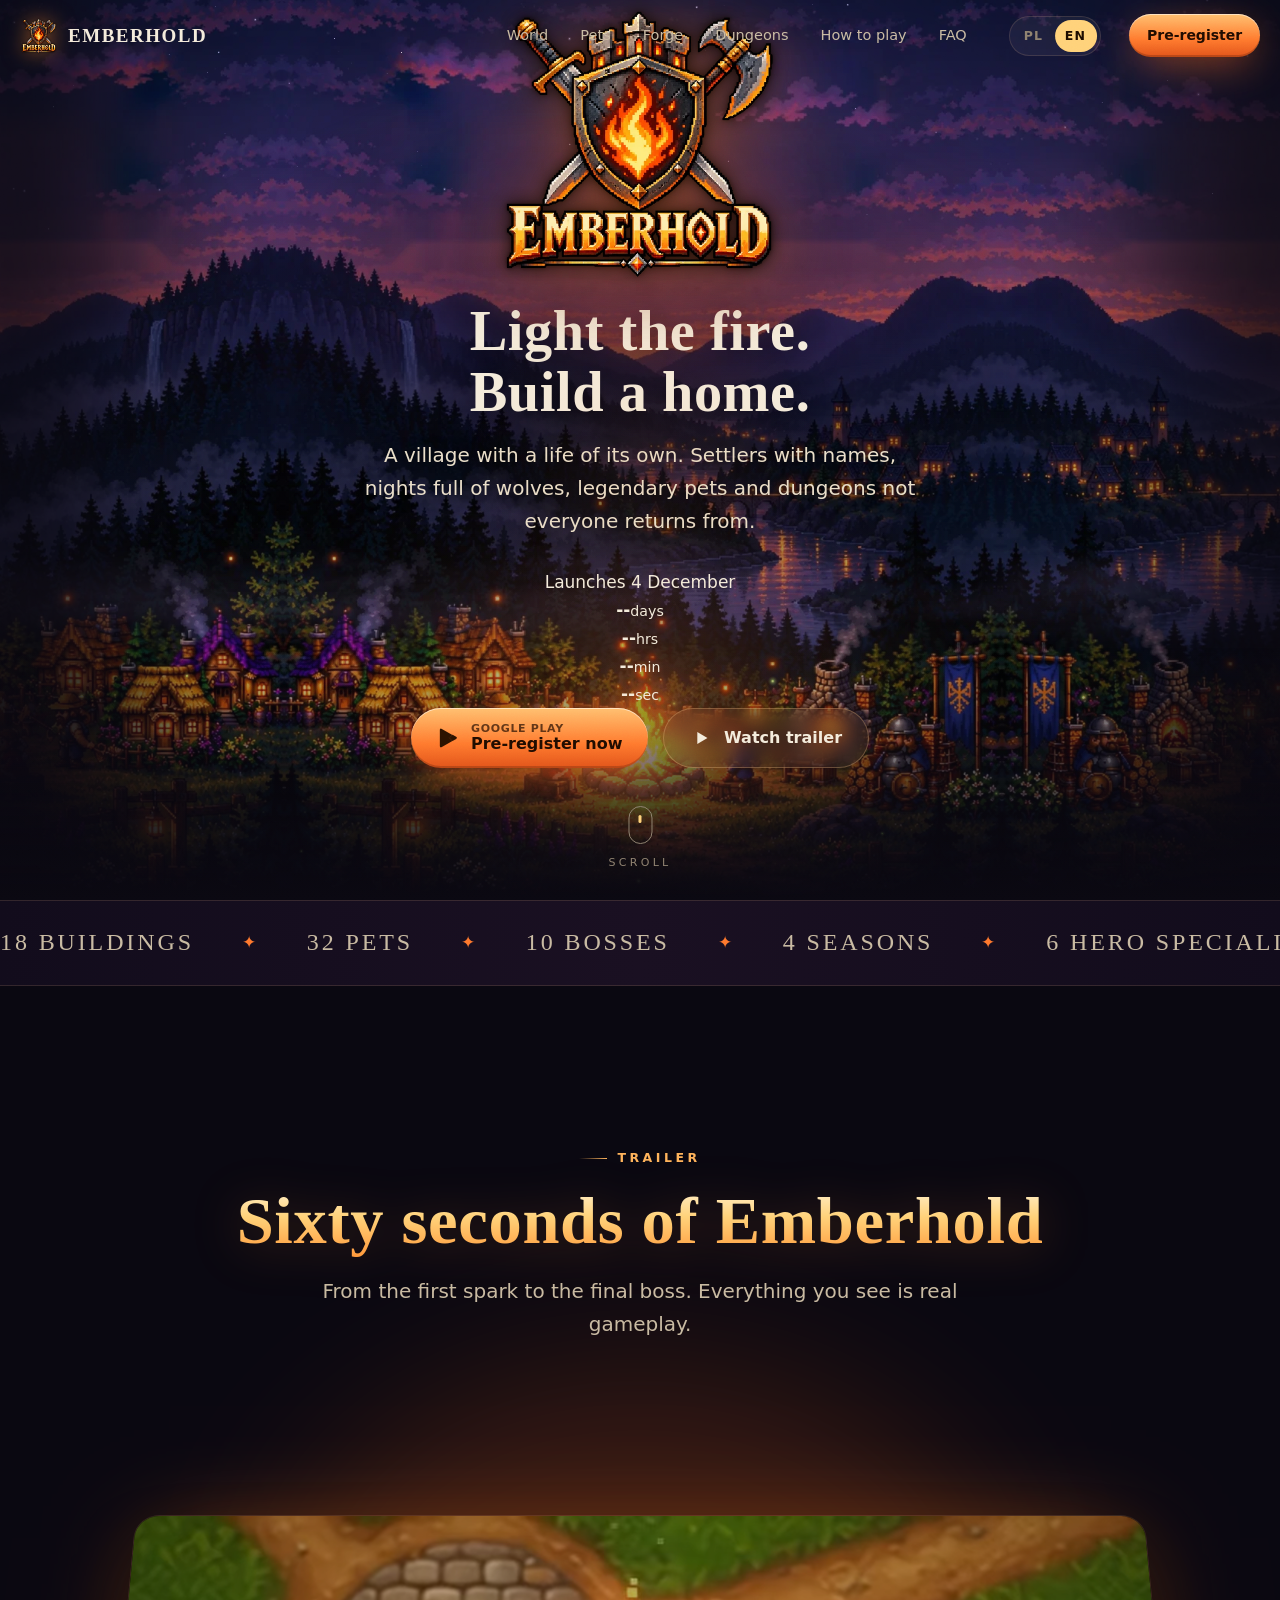
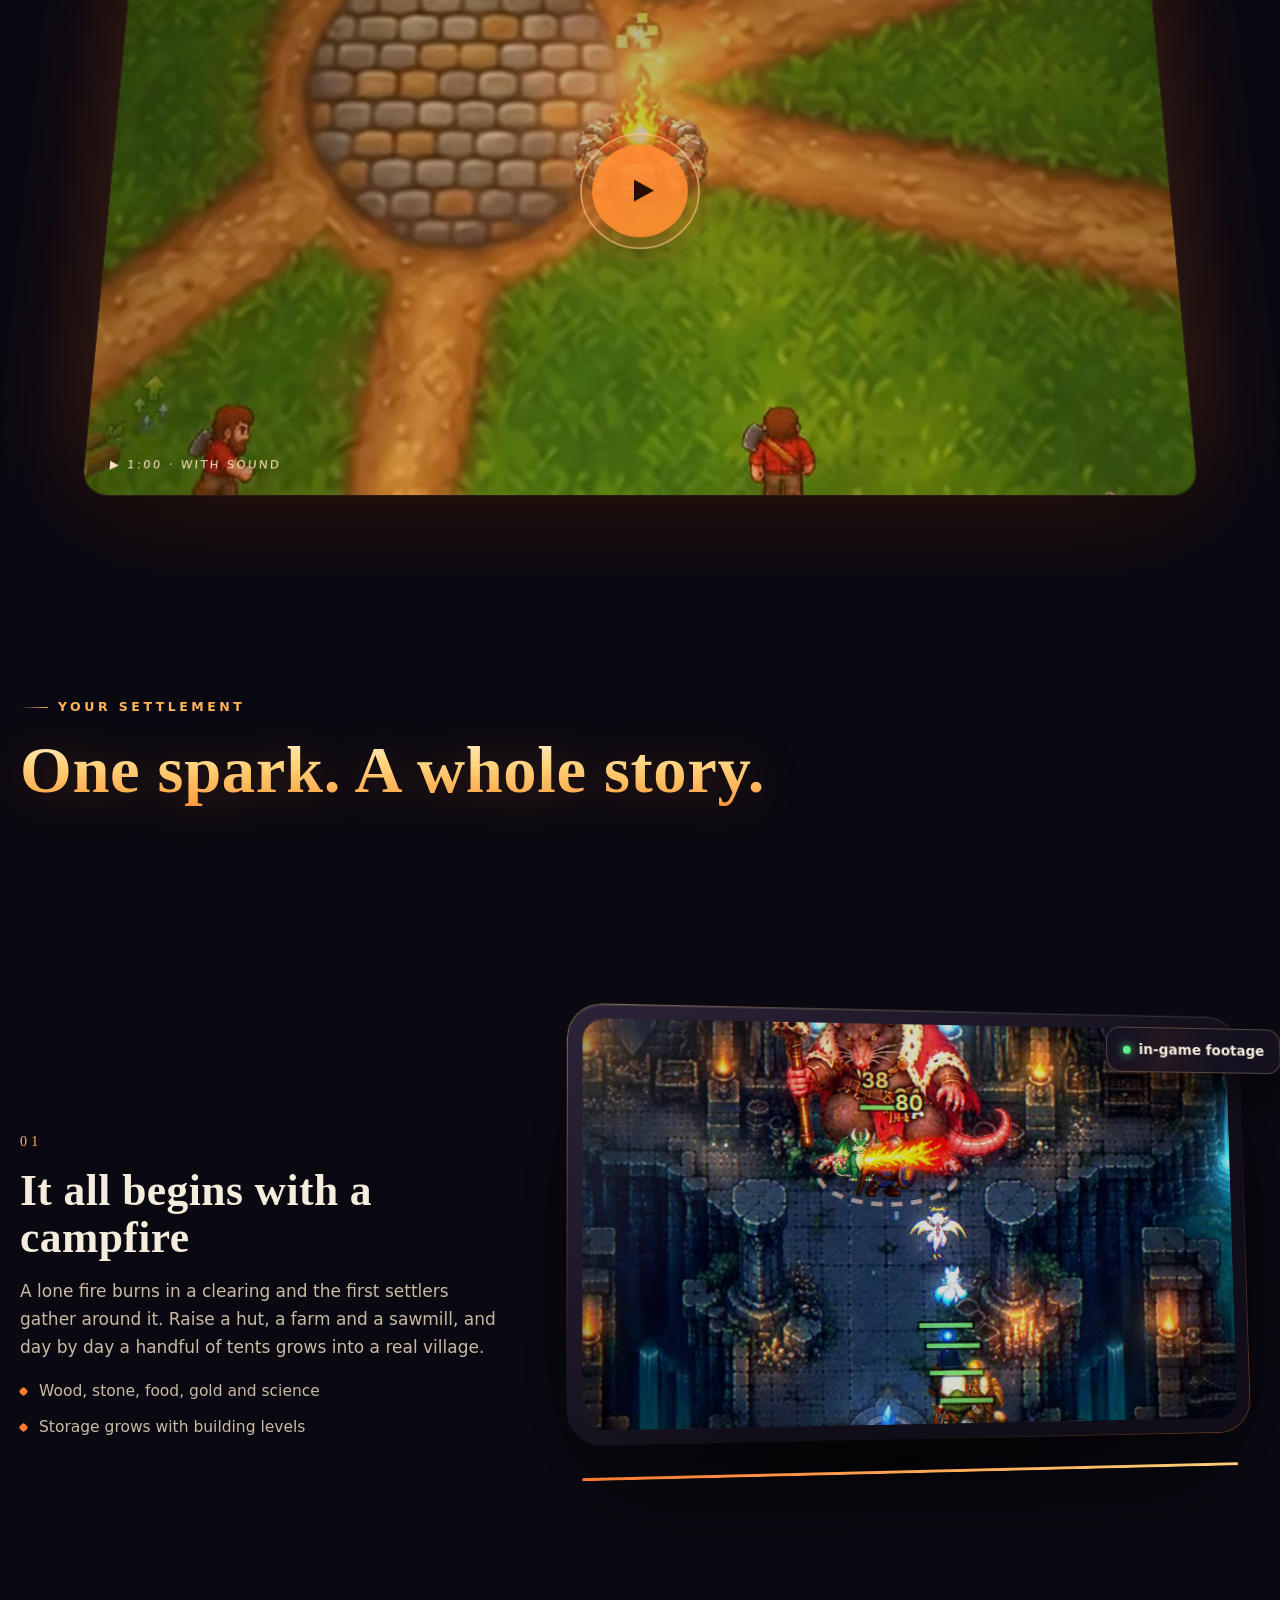
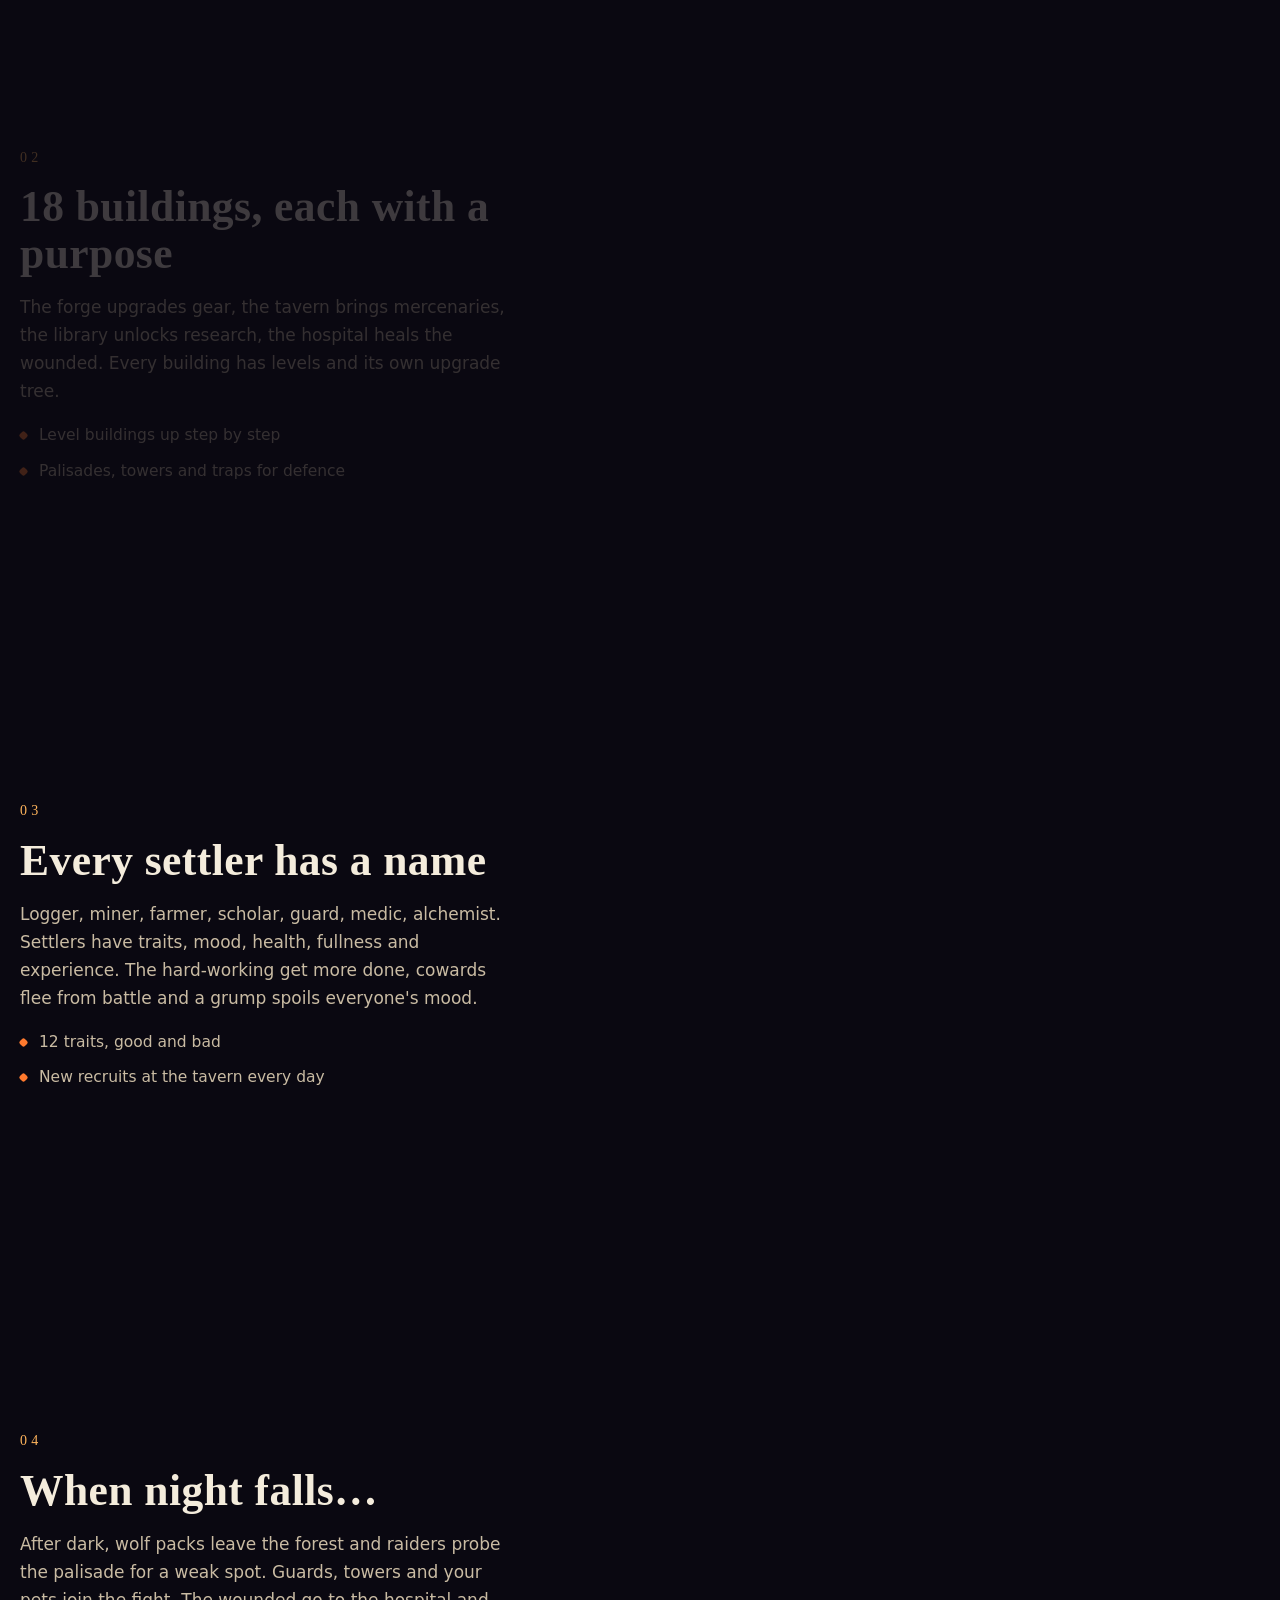
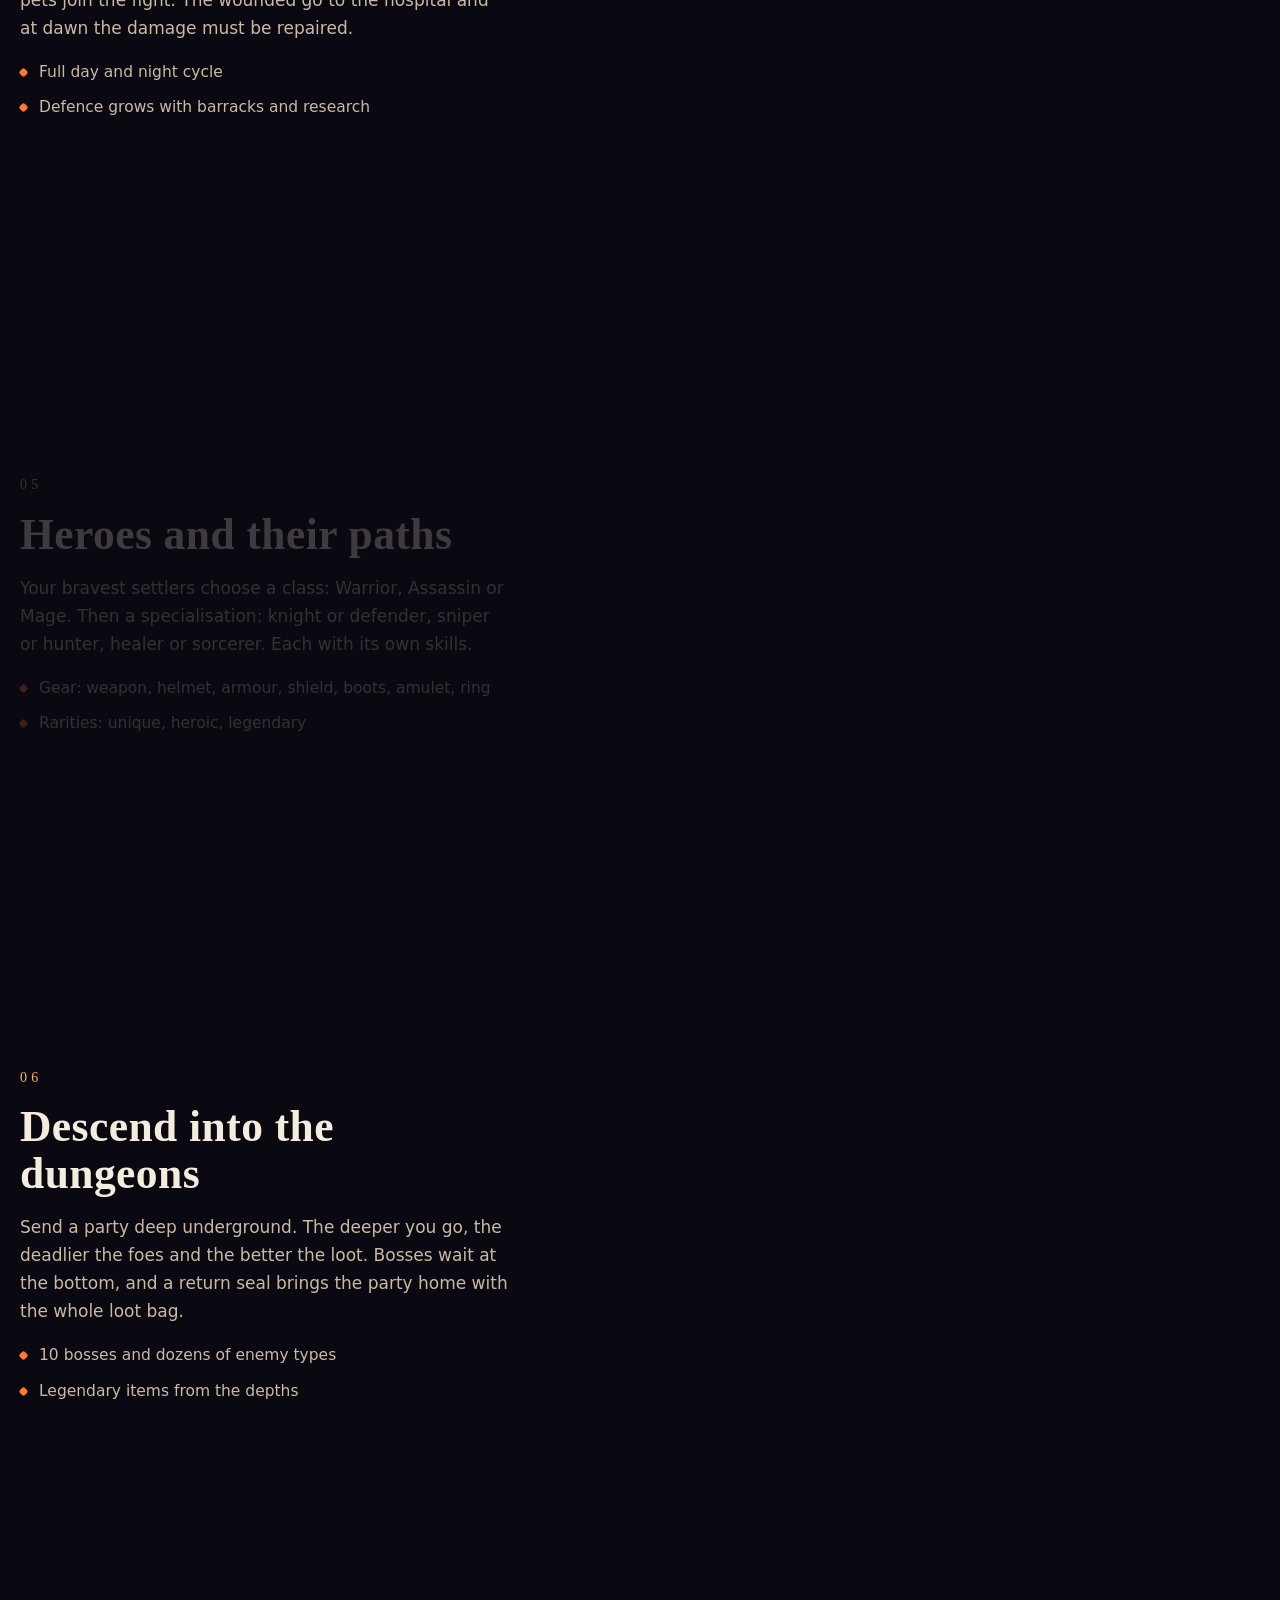
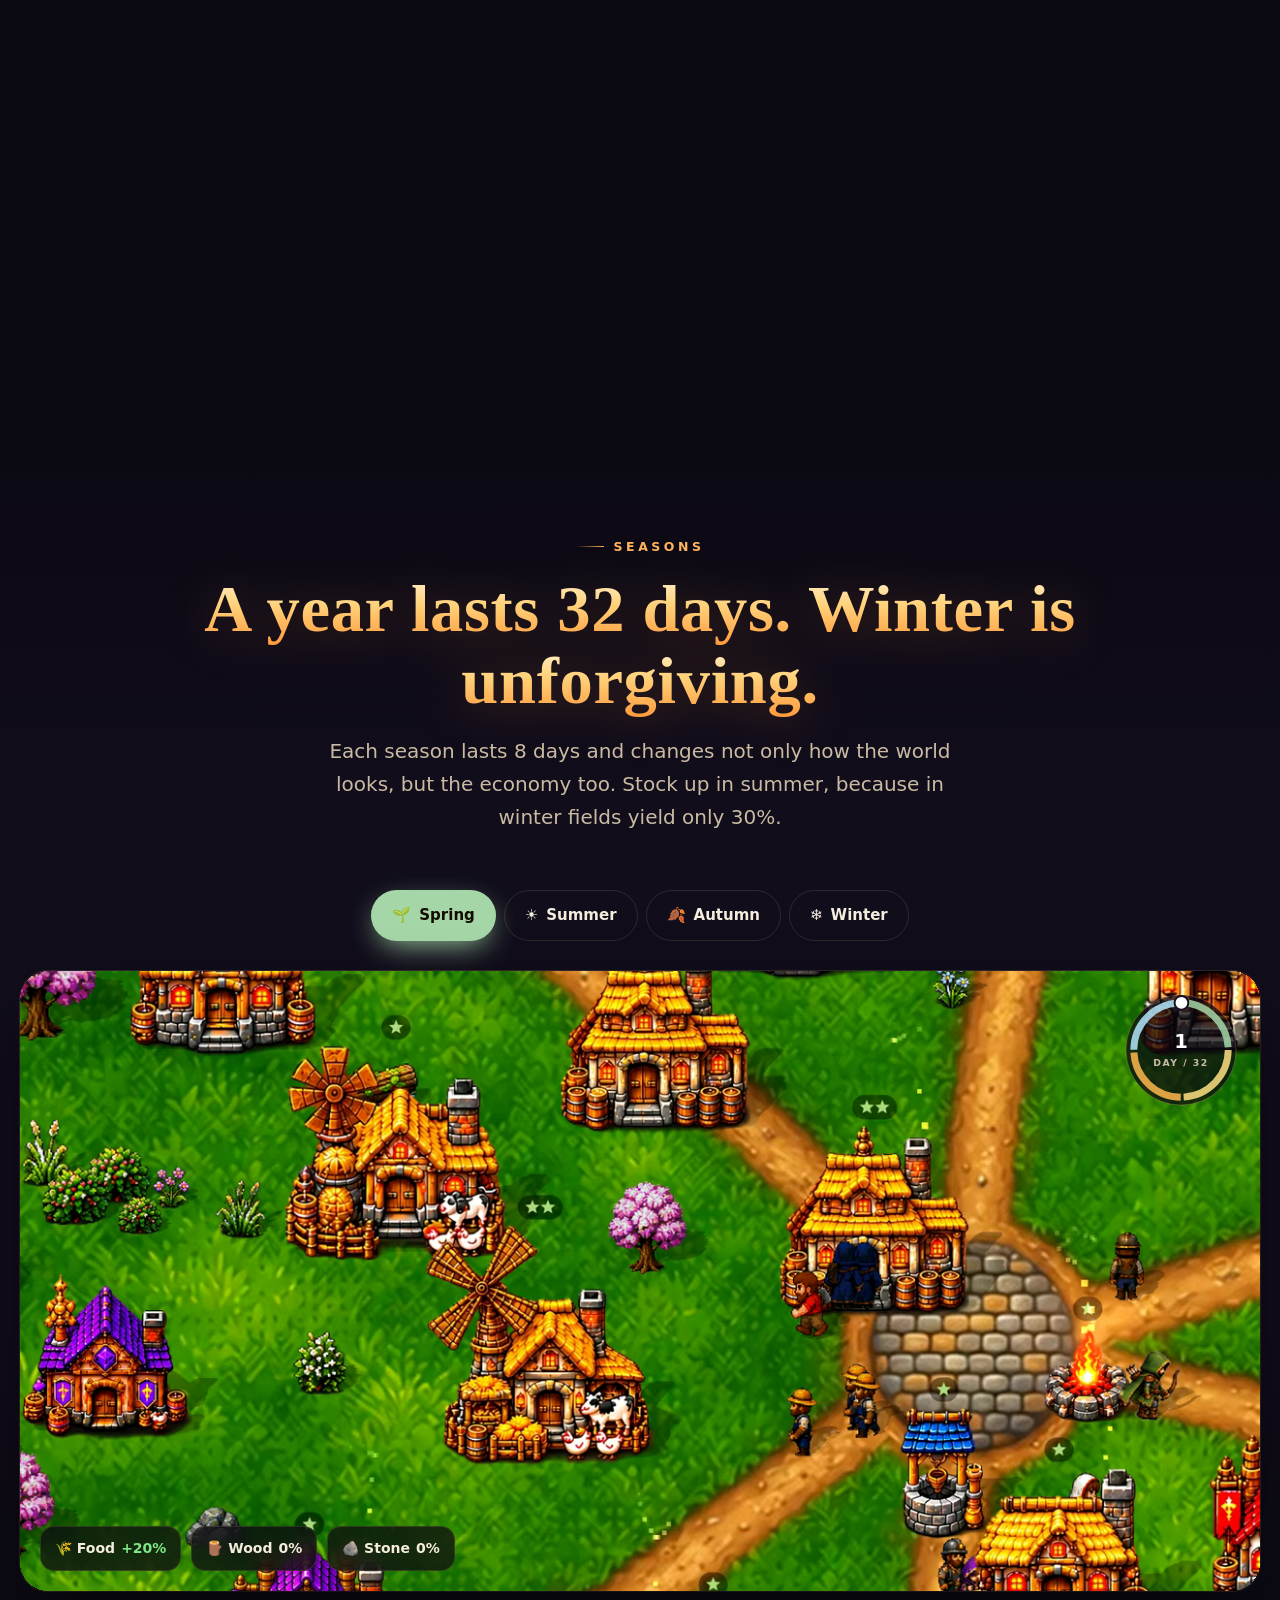
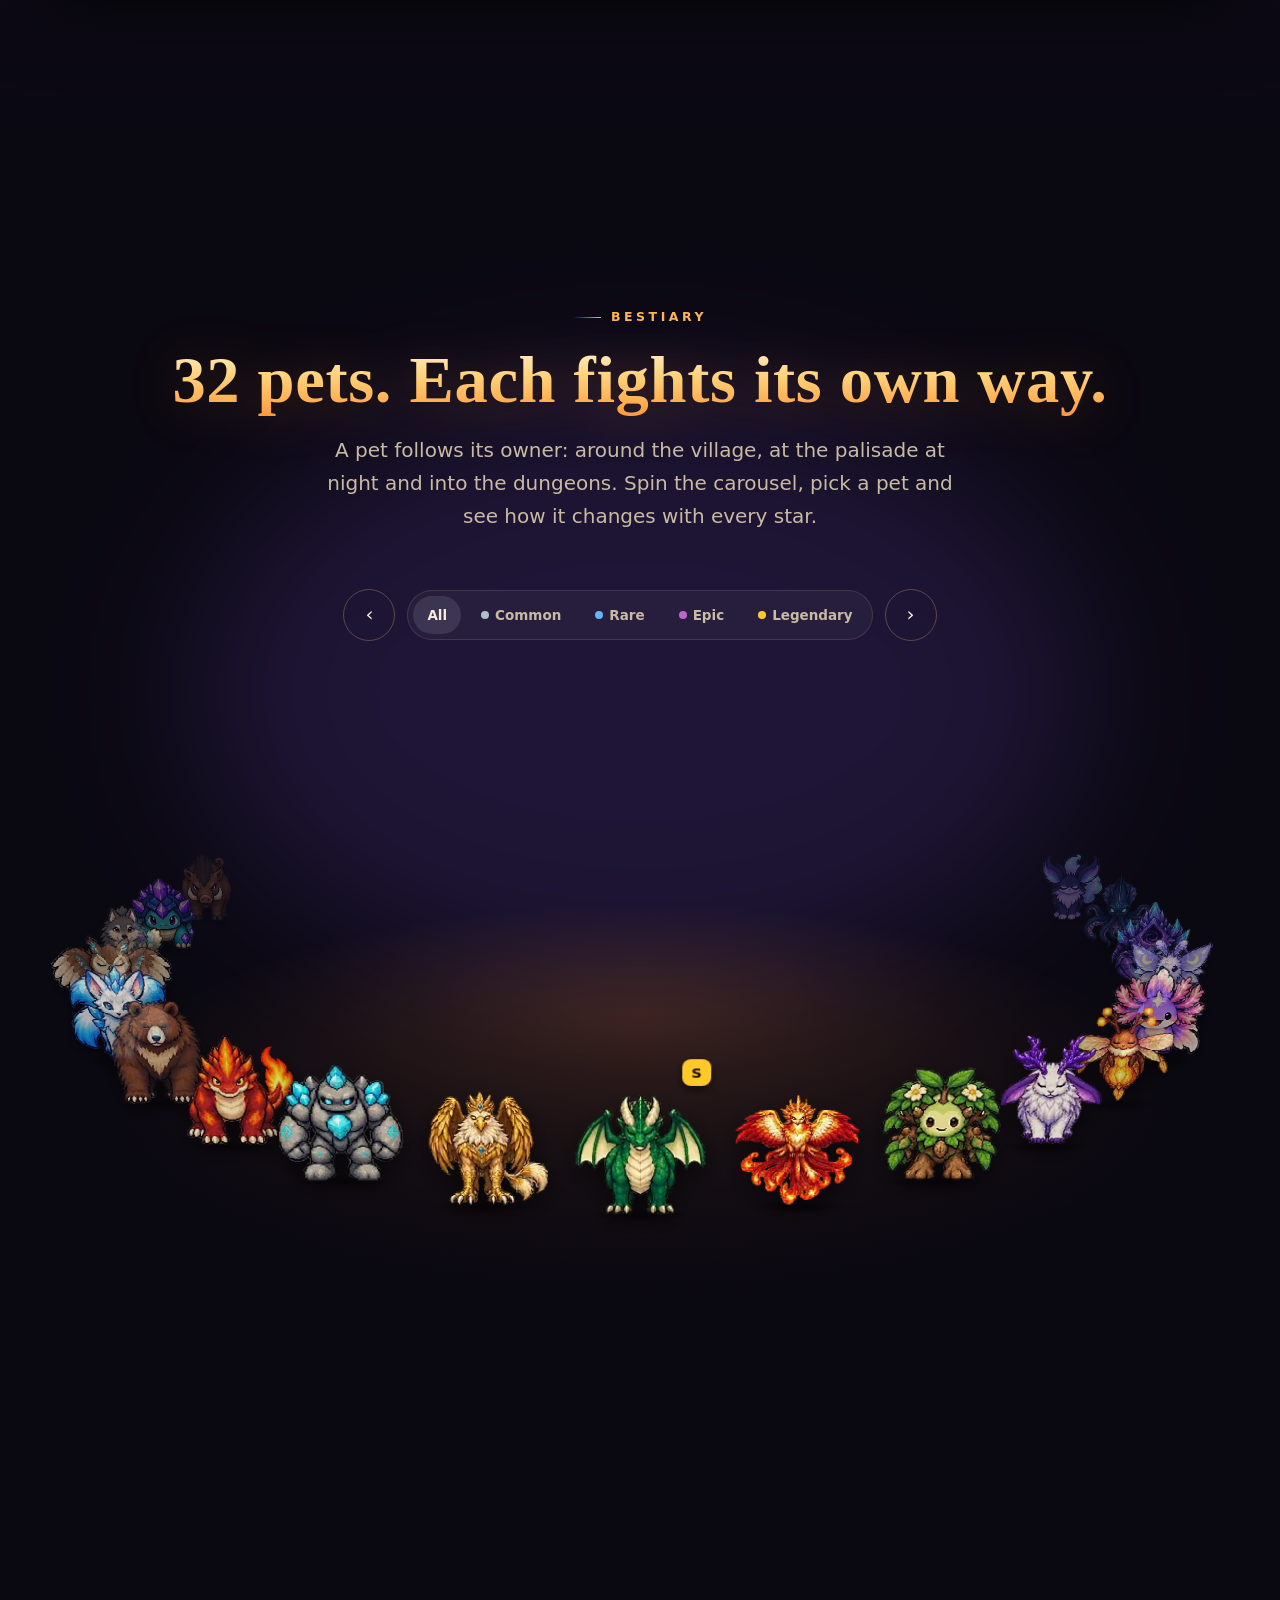
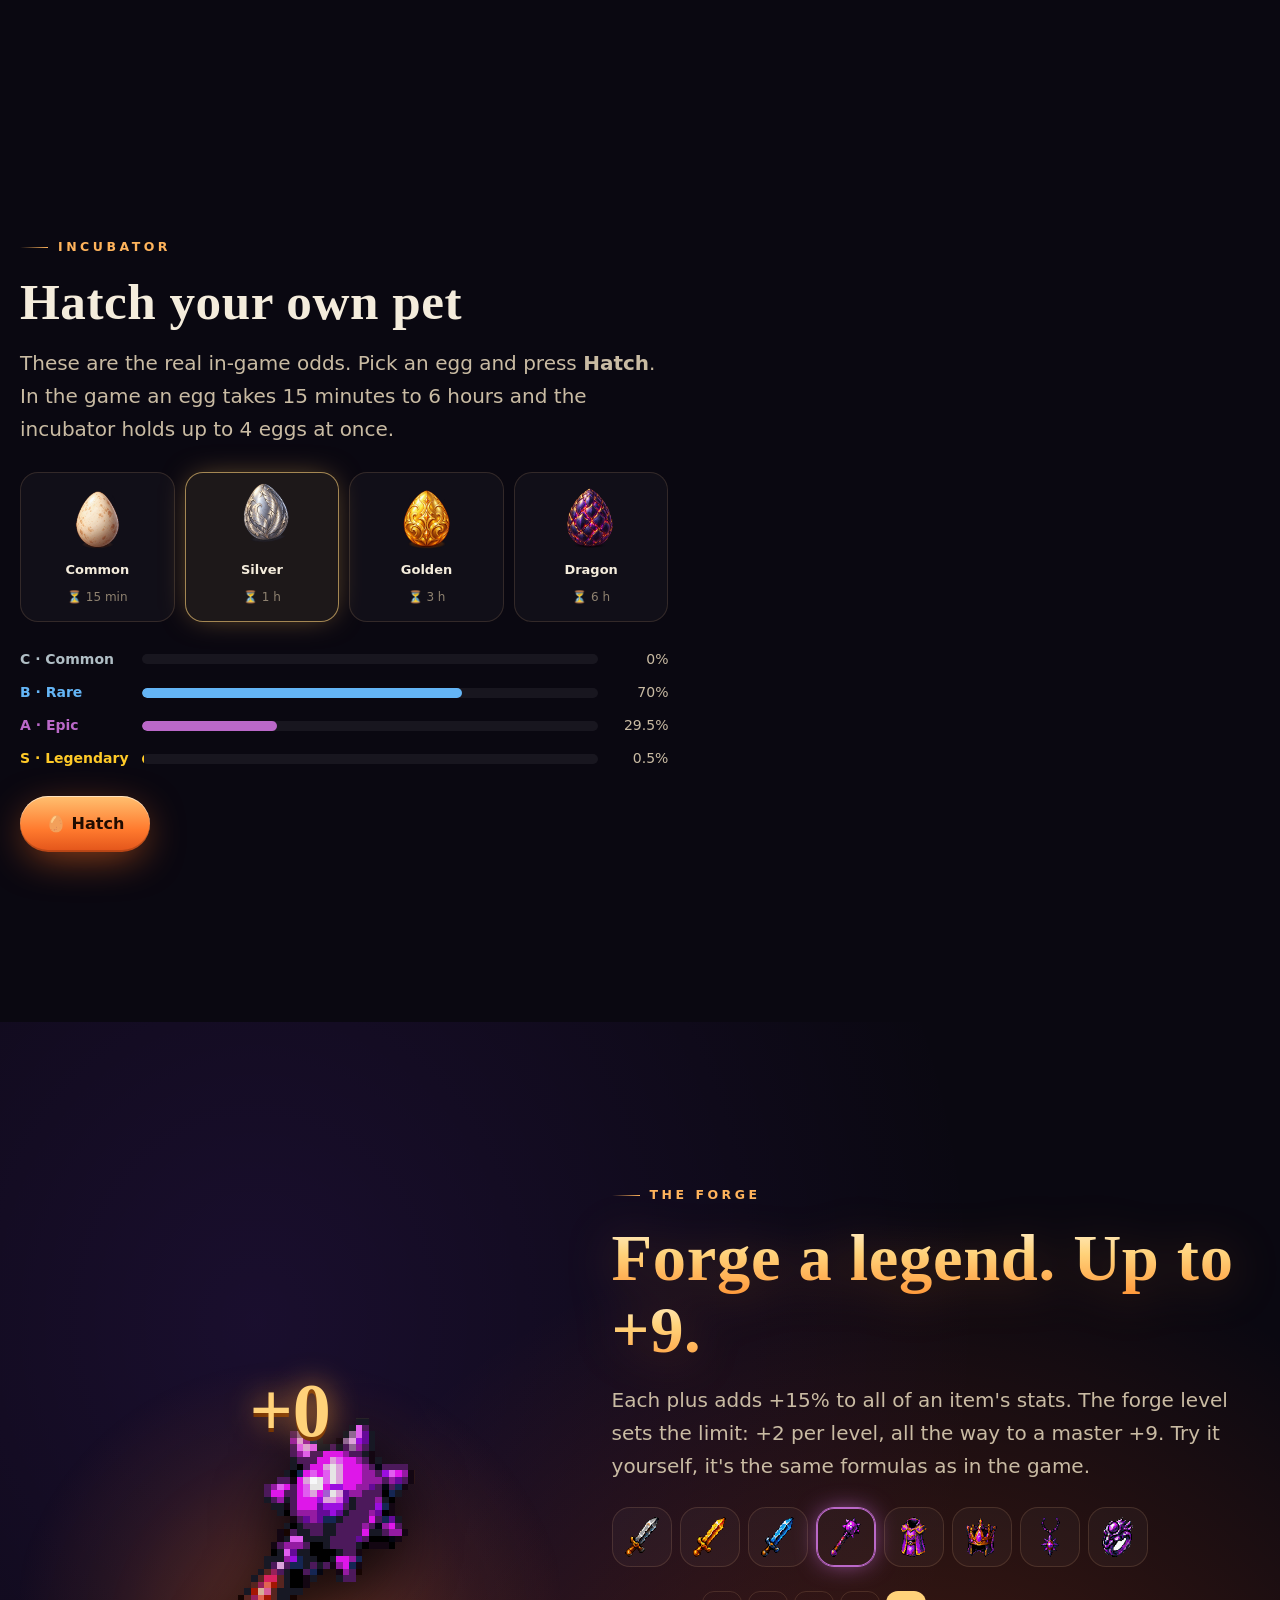
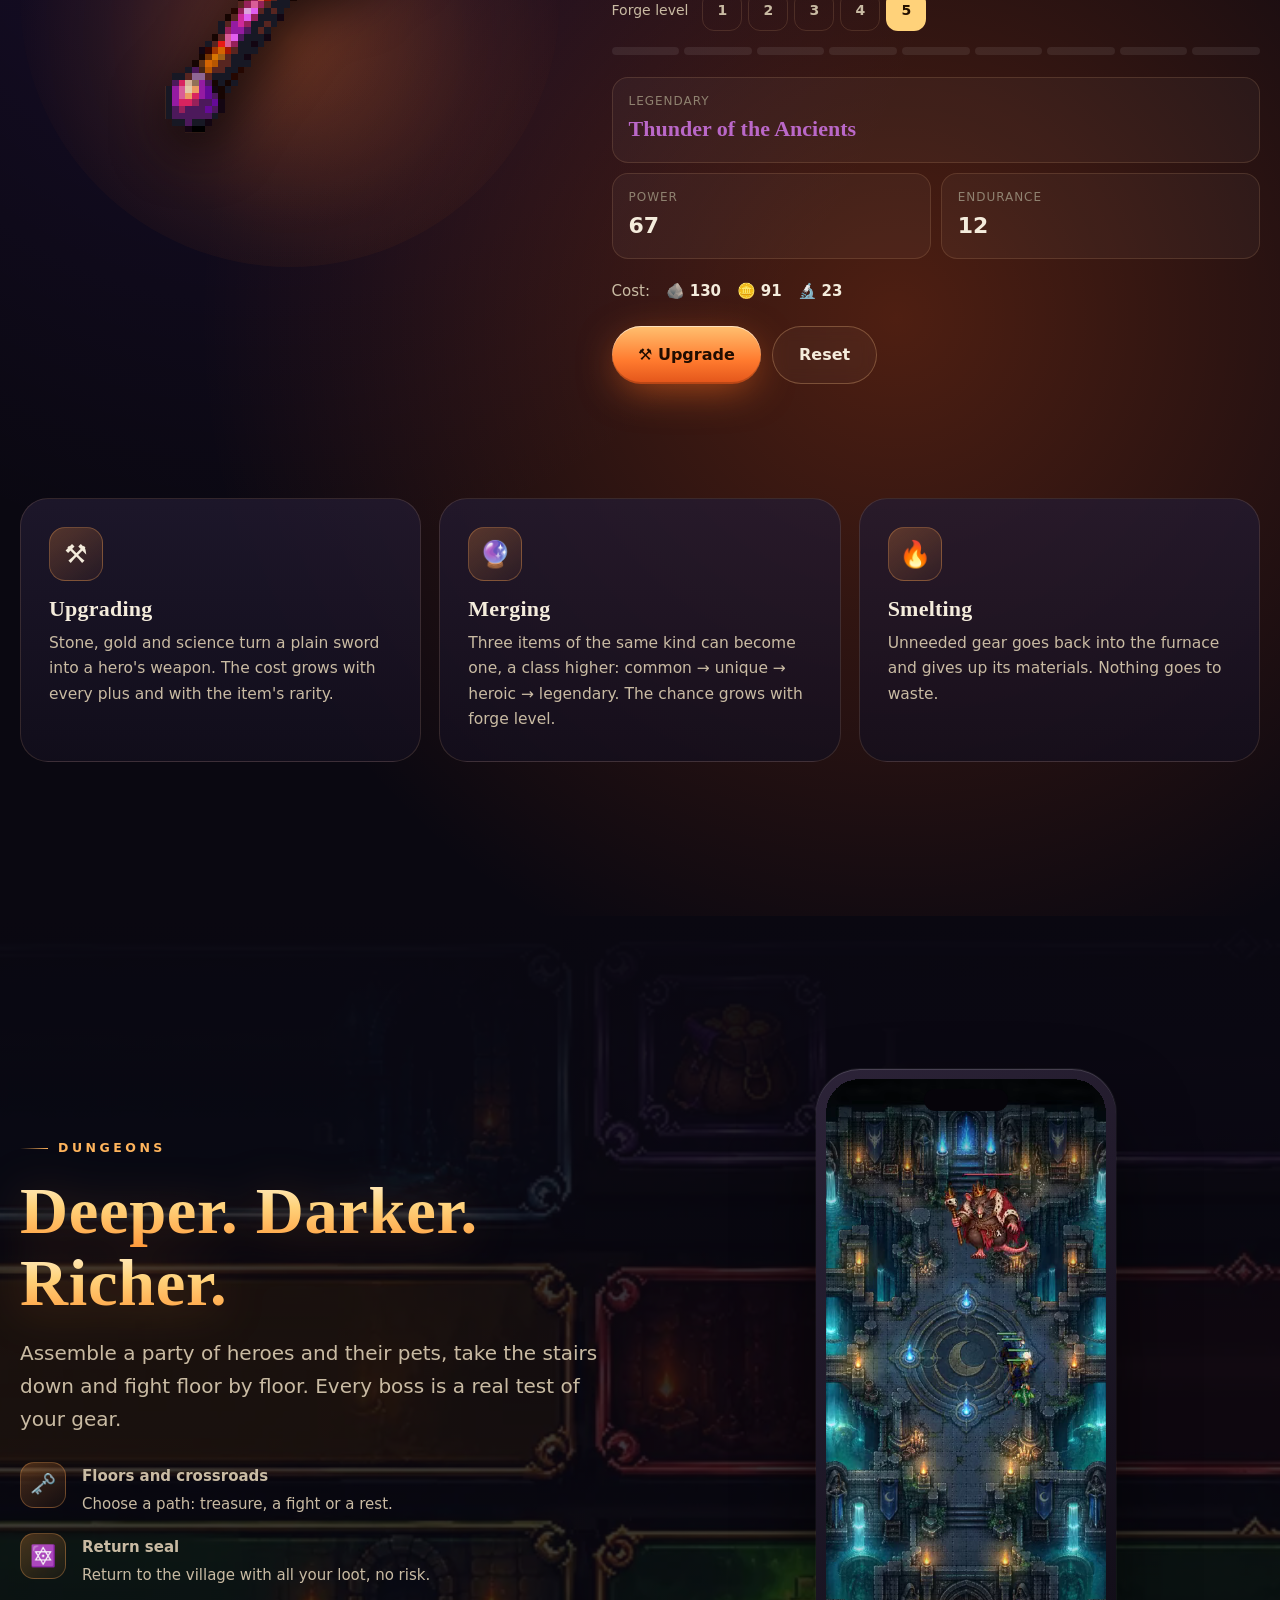
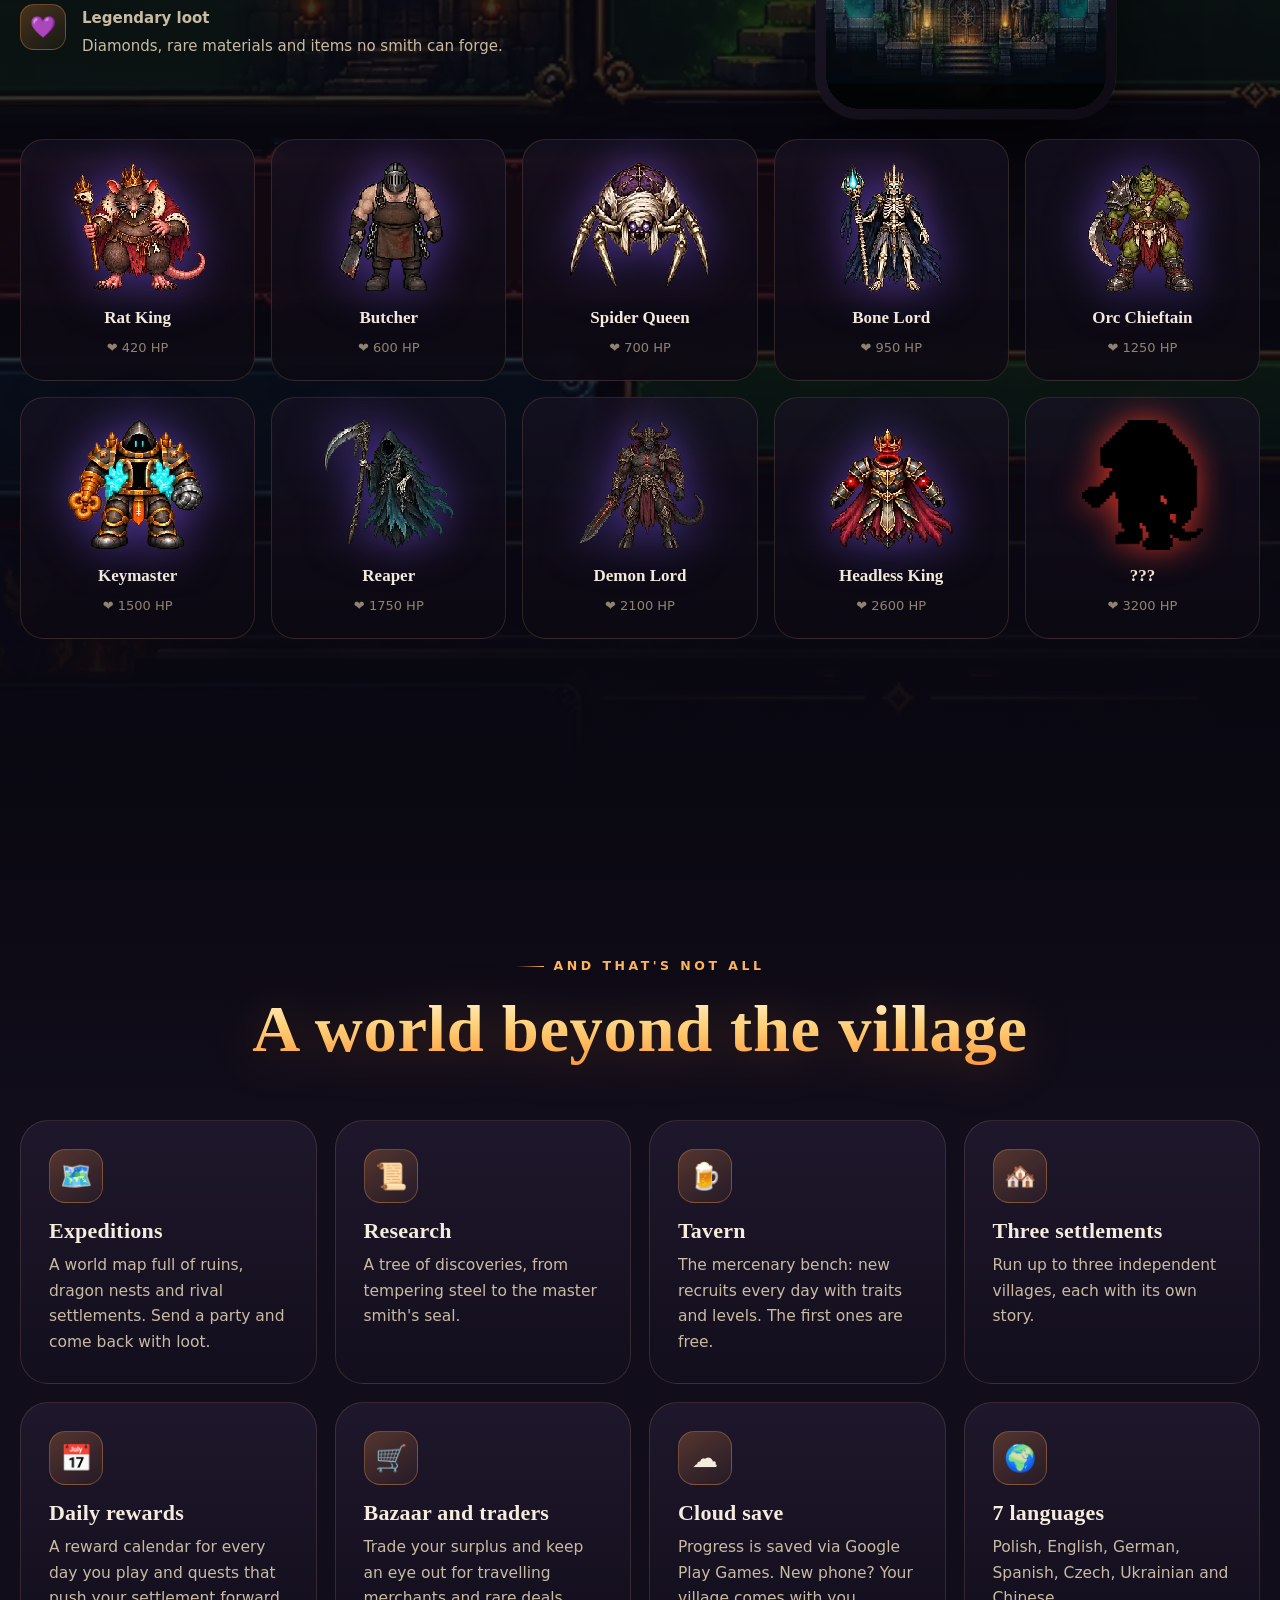
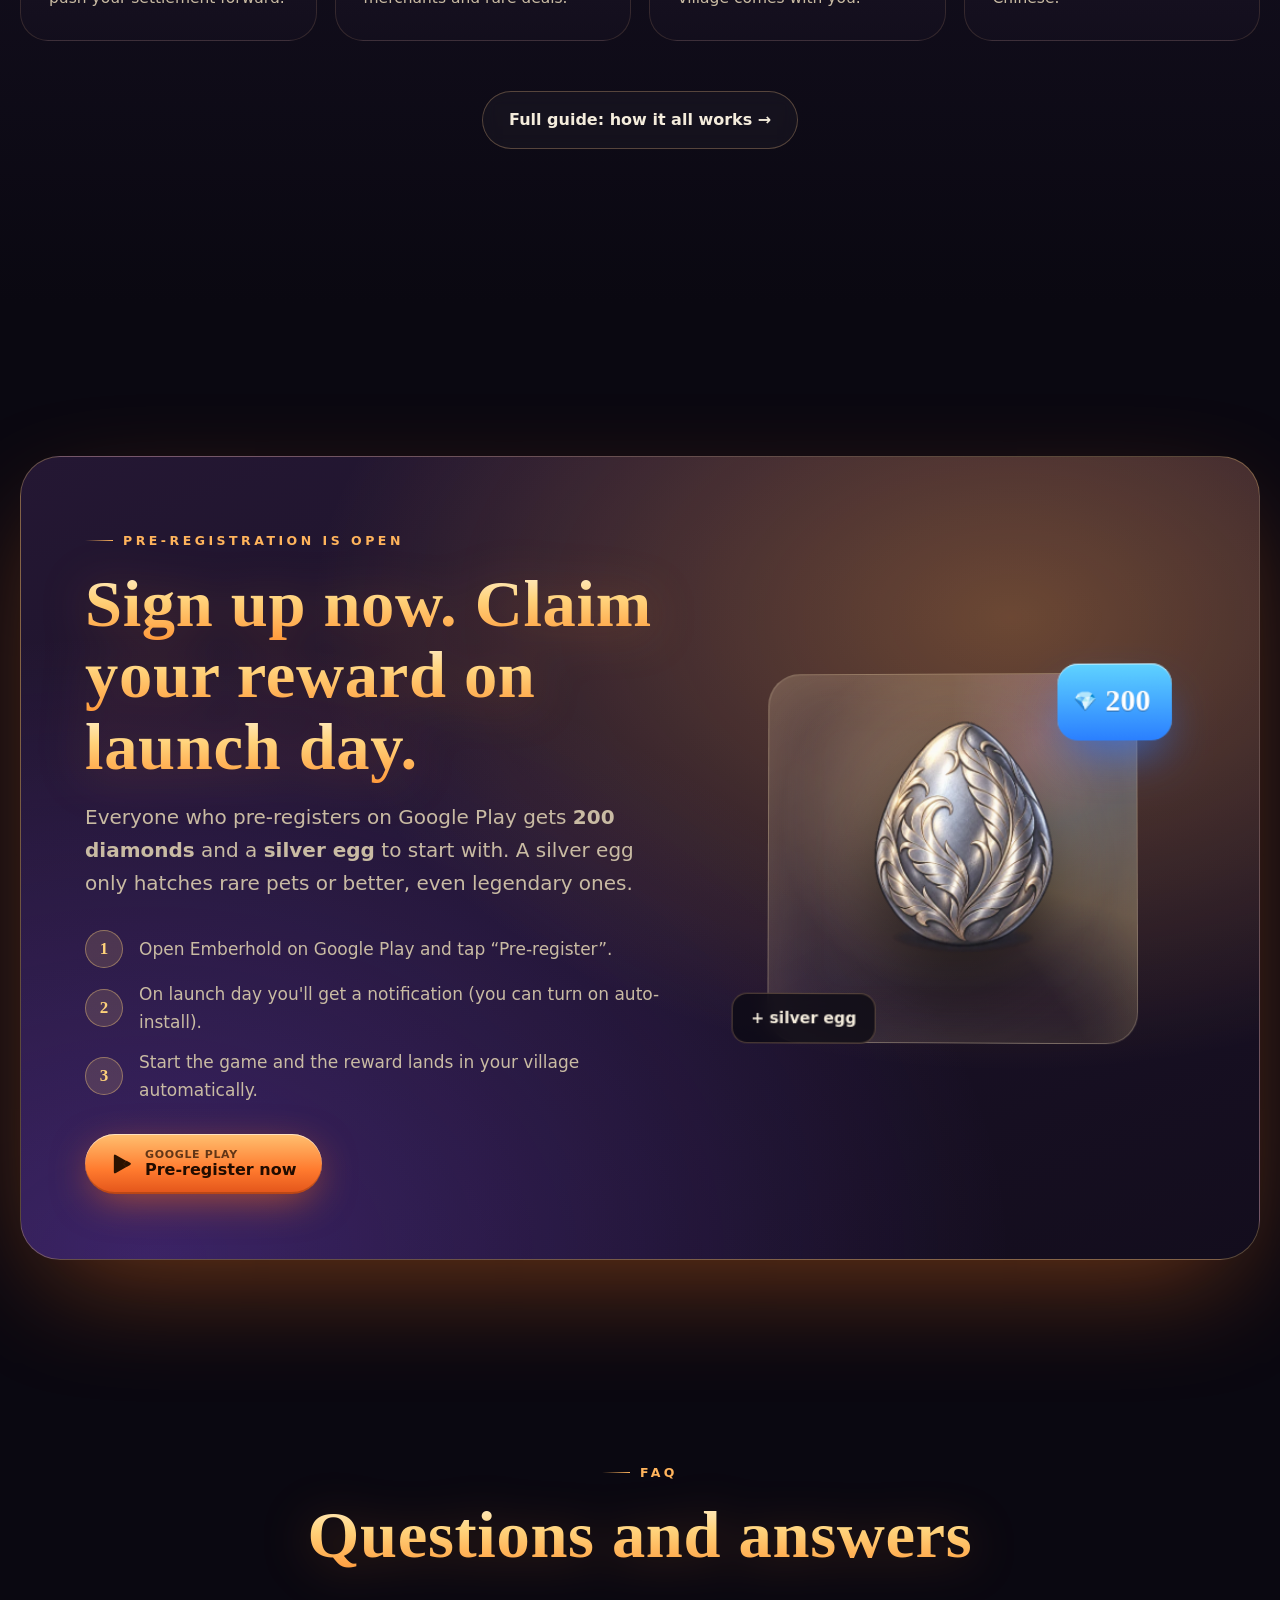
==== commit 30f4e06e: "Strona: odliczanie do premiery 4 grudnia" ====
--- a/index.html
+++ b/index.html
@@ -51,6 +51,15 @@
     <img class="hero-logo wej" src="img/logo.webp" alt="Emberhold" width="440" height="440">
     <h1 class="wej" style="--d:.15s"><span class="pl">Rozpal ognisko. Zbuduj dom.</span><span class="en">Light the fire. Build a home.</span></h1>
     <p class="lead wej" style="--d:.3s"><span class="pl">Wioska, która żyje własnym życiem. Osadnicy z imionami, noce pełne wilków, legendarne pety i lochy, z których nie każdy wraca.</span><span class="en">A village with a life of its own. Settlers with names, nights full of wolves, legendary pets and dungeons not everyone returns from.</span></p>
+    <div class="odlicz wej" style="--d:.38s" id="odlicz" data-premiera="2026-12-04T09:00:00Z" aria-live="polite">
+      <div class="odlicz-tyt"><span class="pl">Premiera 4 grudnia</span><span class="en">Launches 4 December</span></div>
+      <div class="odlicz-pola">
+        <div class="odlicz-pole"><b data-o="d">--</b><small><span class="pl">dni</span><span class="en">days</span></small></div>
+        <div class="odlicz-pole"><b data-o="h">--</b><small><span class="pl">godz</span><span class="en">hrs</span></small></div>
+        <div class="odlicz-pole"><b data-o="m">--</b><small><span class="pl">min</span><span class="en">min</span></small></div>
+        <div class="odlicz-pole"><b data-o="s">--</b><small><span class="pl">sek</span><span class="en">sec</span></small></div>
+      </div>
+    </div>
     <div class="hero-cta wej" style="--d:.45s">
       <a class="btn btn-zar" href="https://play.google.com/store/apps/details?id=com.emberhold.village" target="_blank" rel="noopener">
         <svg viewBox="0 0 24 24" aria-hidden="true"><path fill="#2b1200" d="M3.6 1.8c-.3.3-.5.8-.5 1.4v17.6c0 .6.2 1.1.5 1.4l.1.1 9.9-9.9v-.2L3.7 1.7l-.1.1Zm13.3 13.4-3.3-3.3v-.2l3.3-3.3.1.1 3.9 2.2c1.1.6 1.1 1.7 0 2.3l-3.9 2.2h-.1Zm-.1.1L13.4 12 3.6 21.8c.4.4 1 .4 1.7.1l11.5-6.6M16.8 8.7 5.3 2.1c-.7-.4-1.3-.3-1.7.1L13.4 12l3.4-3.3Z"/></svg>
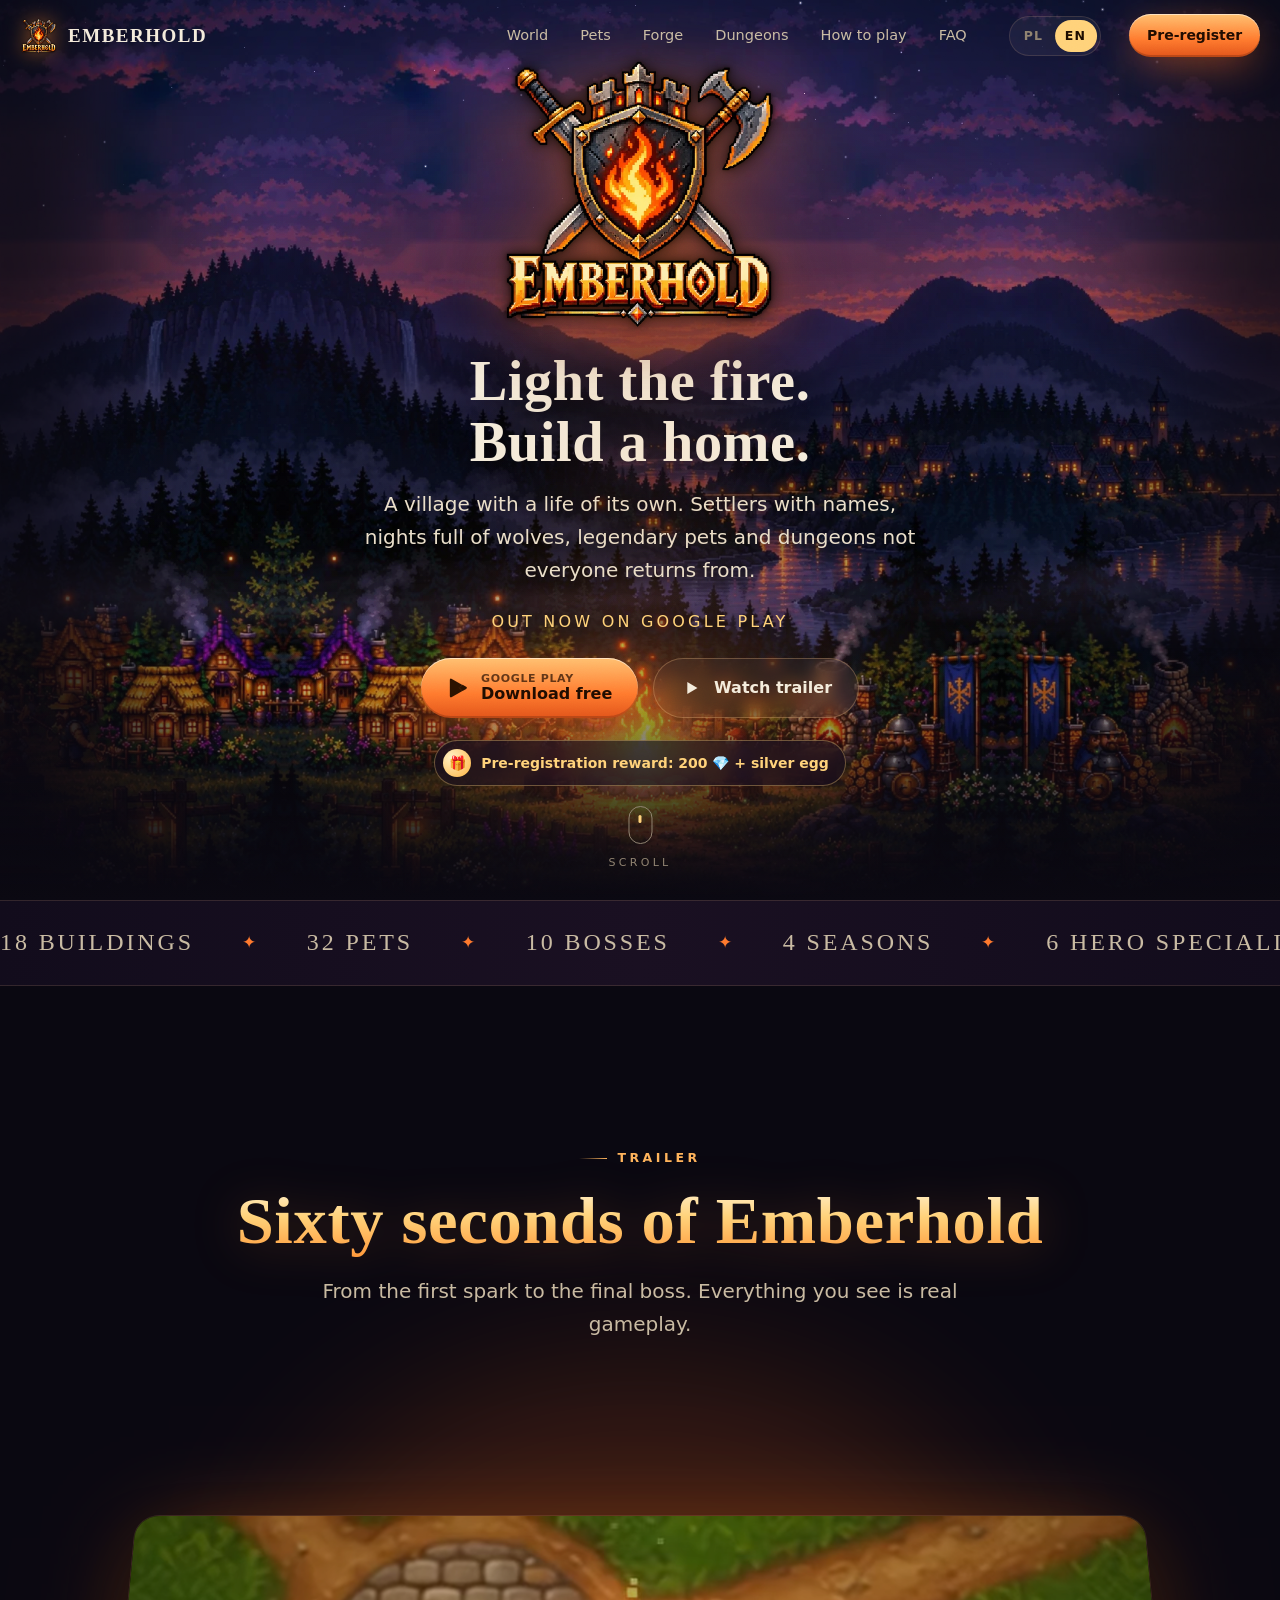
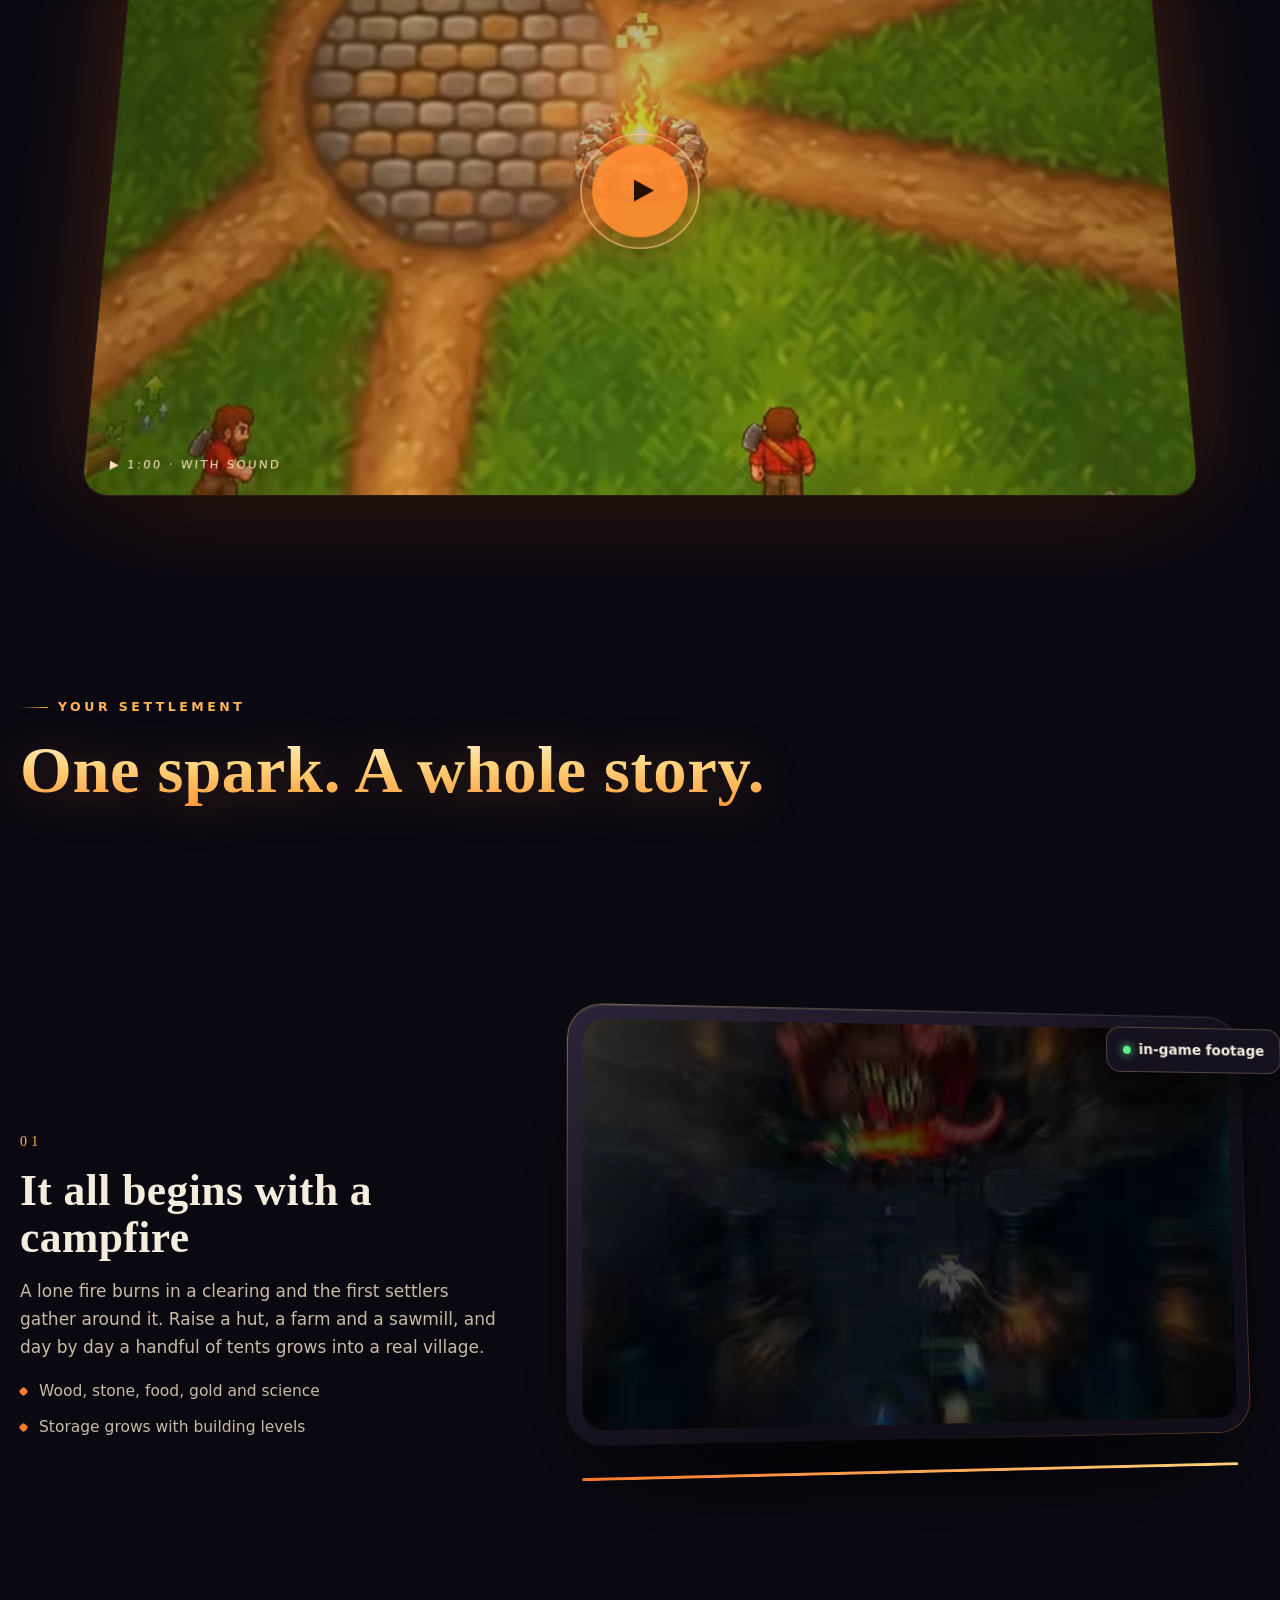
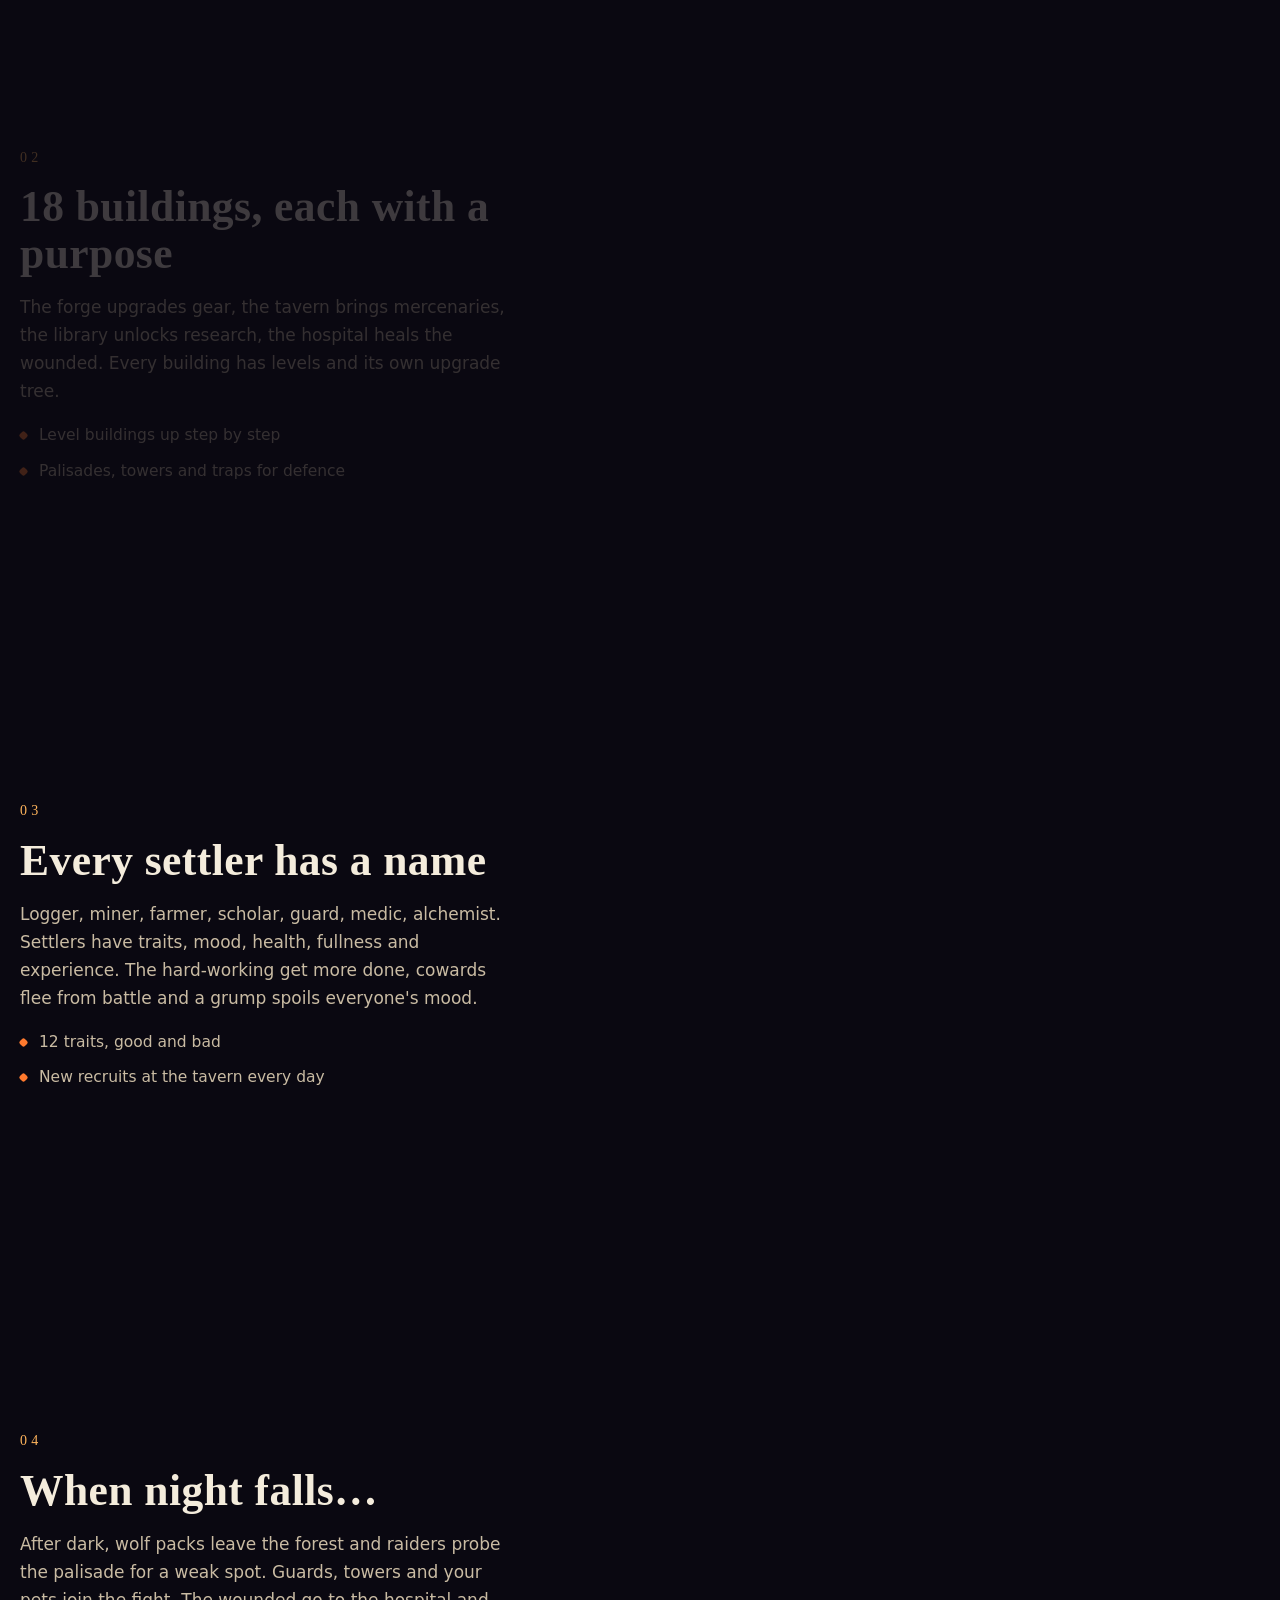
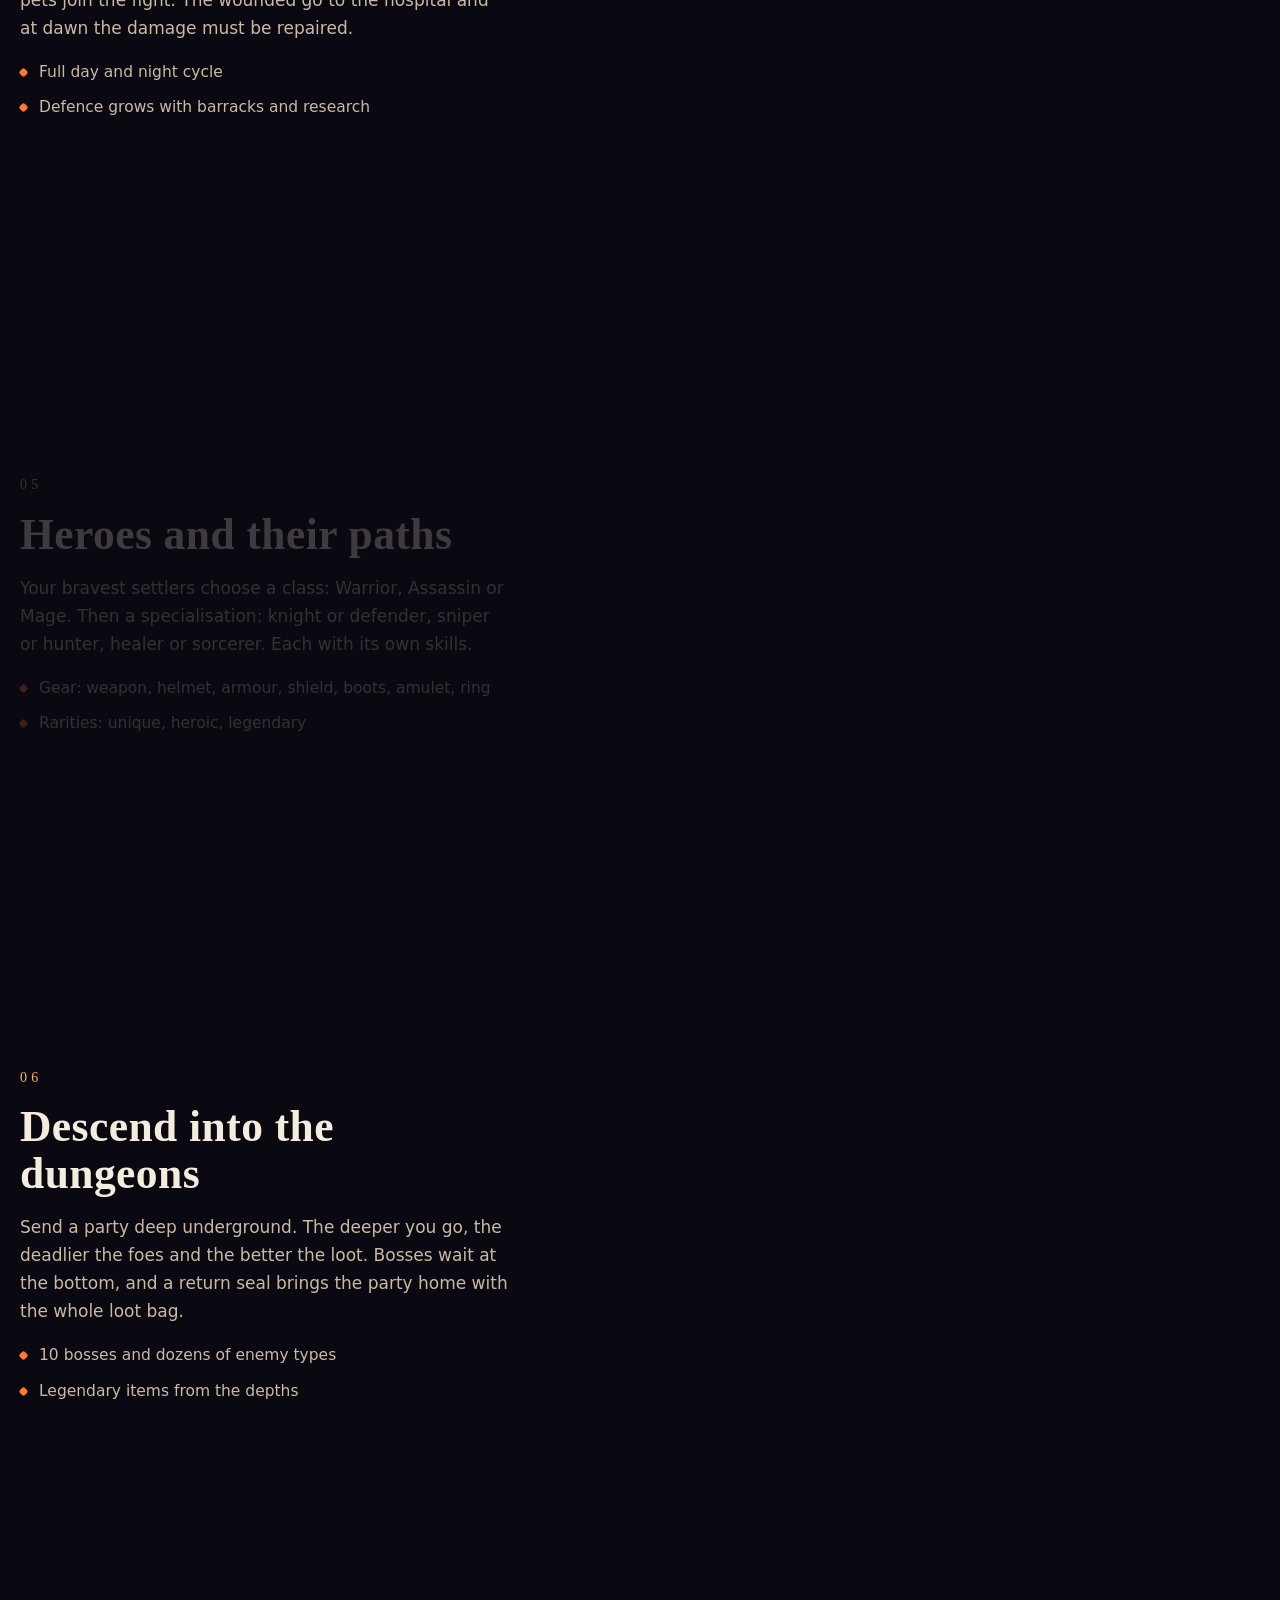
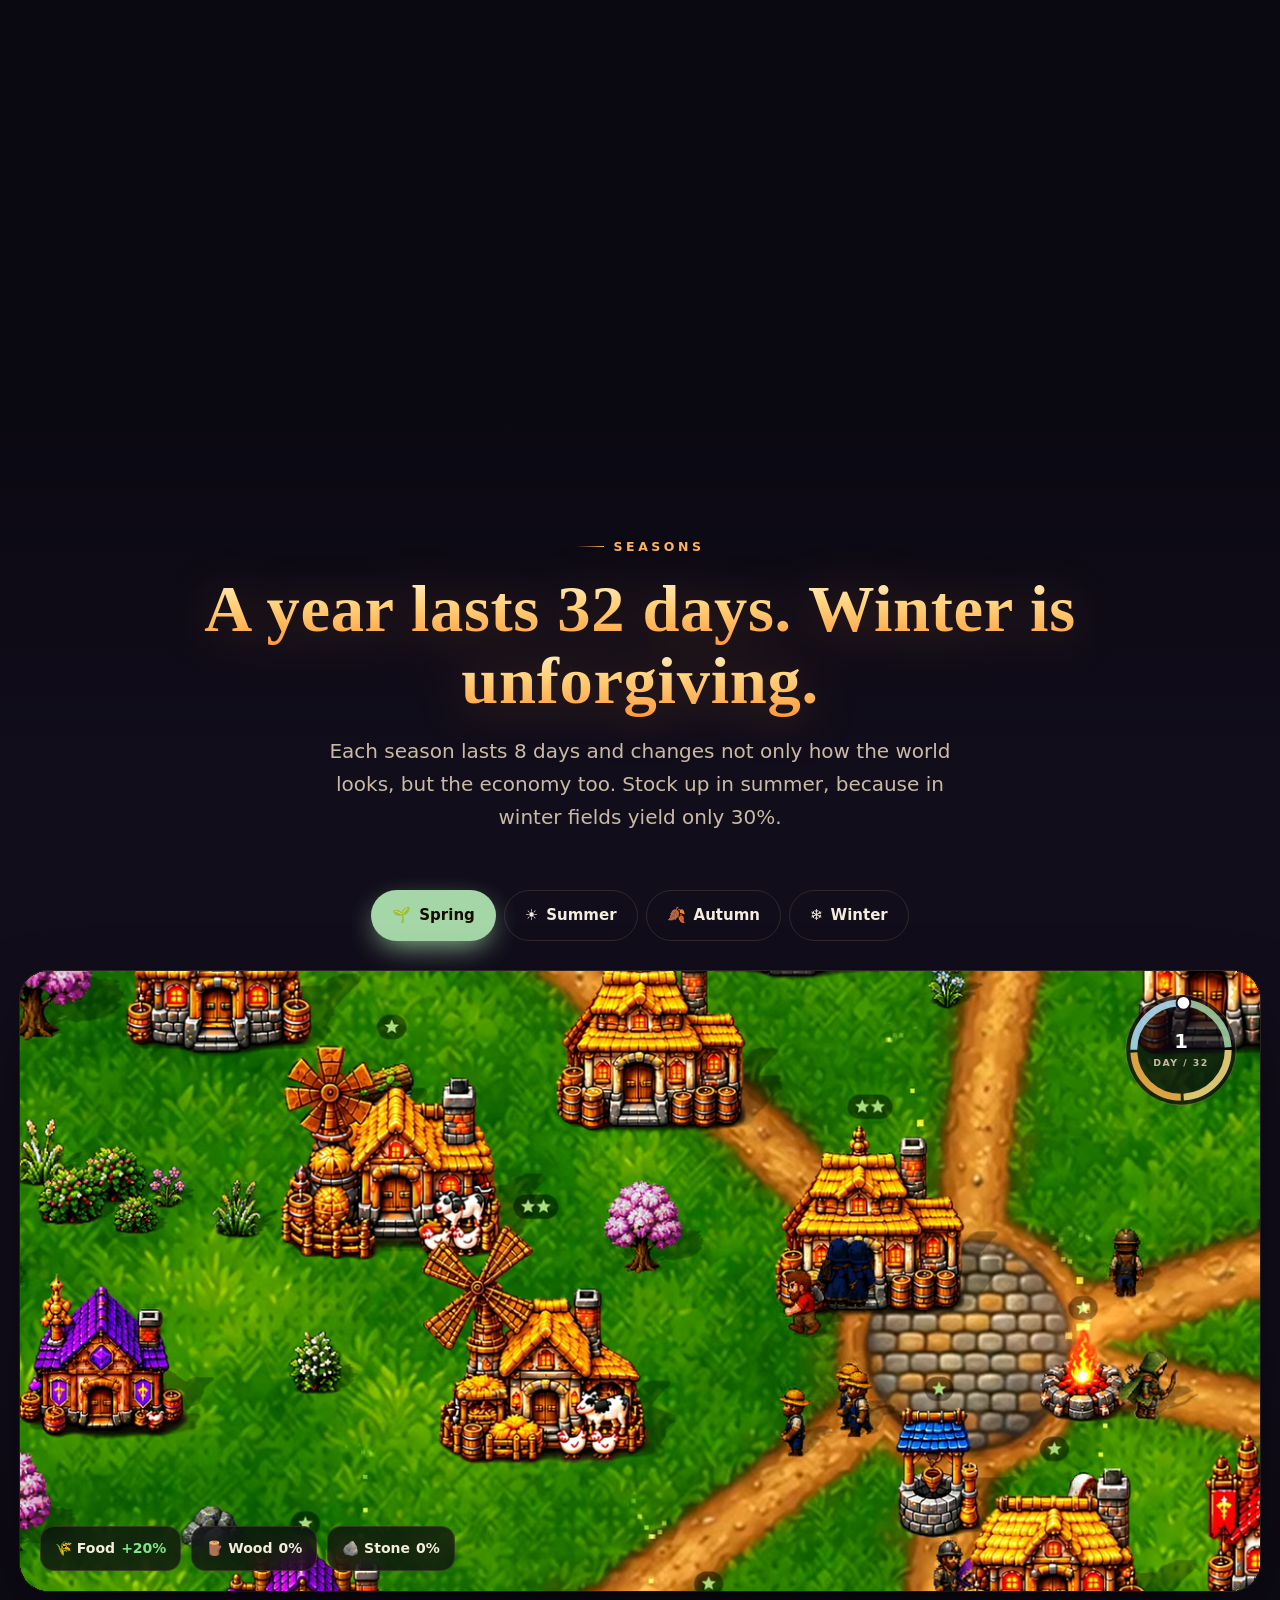
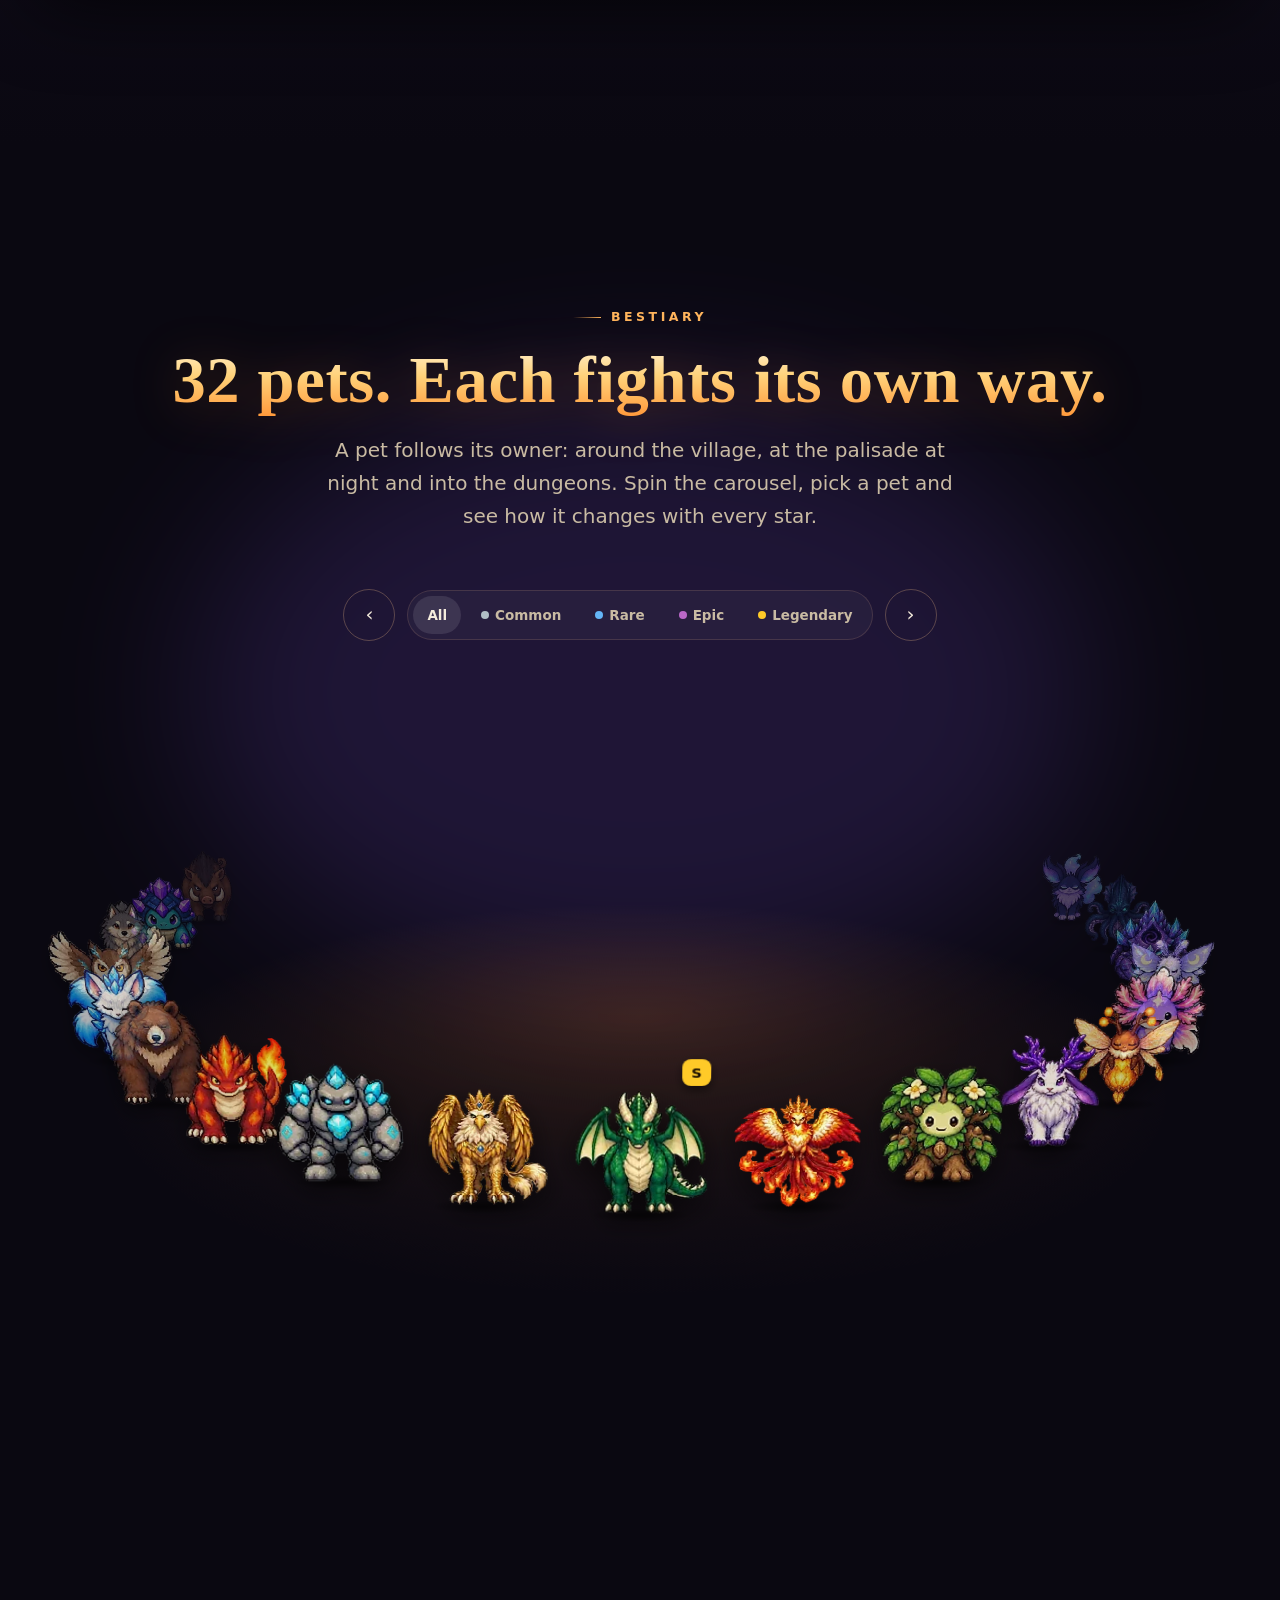
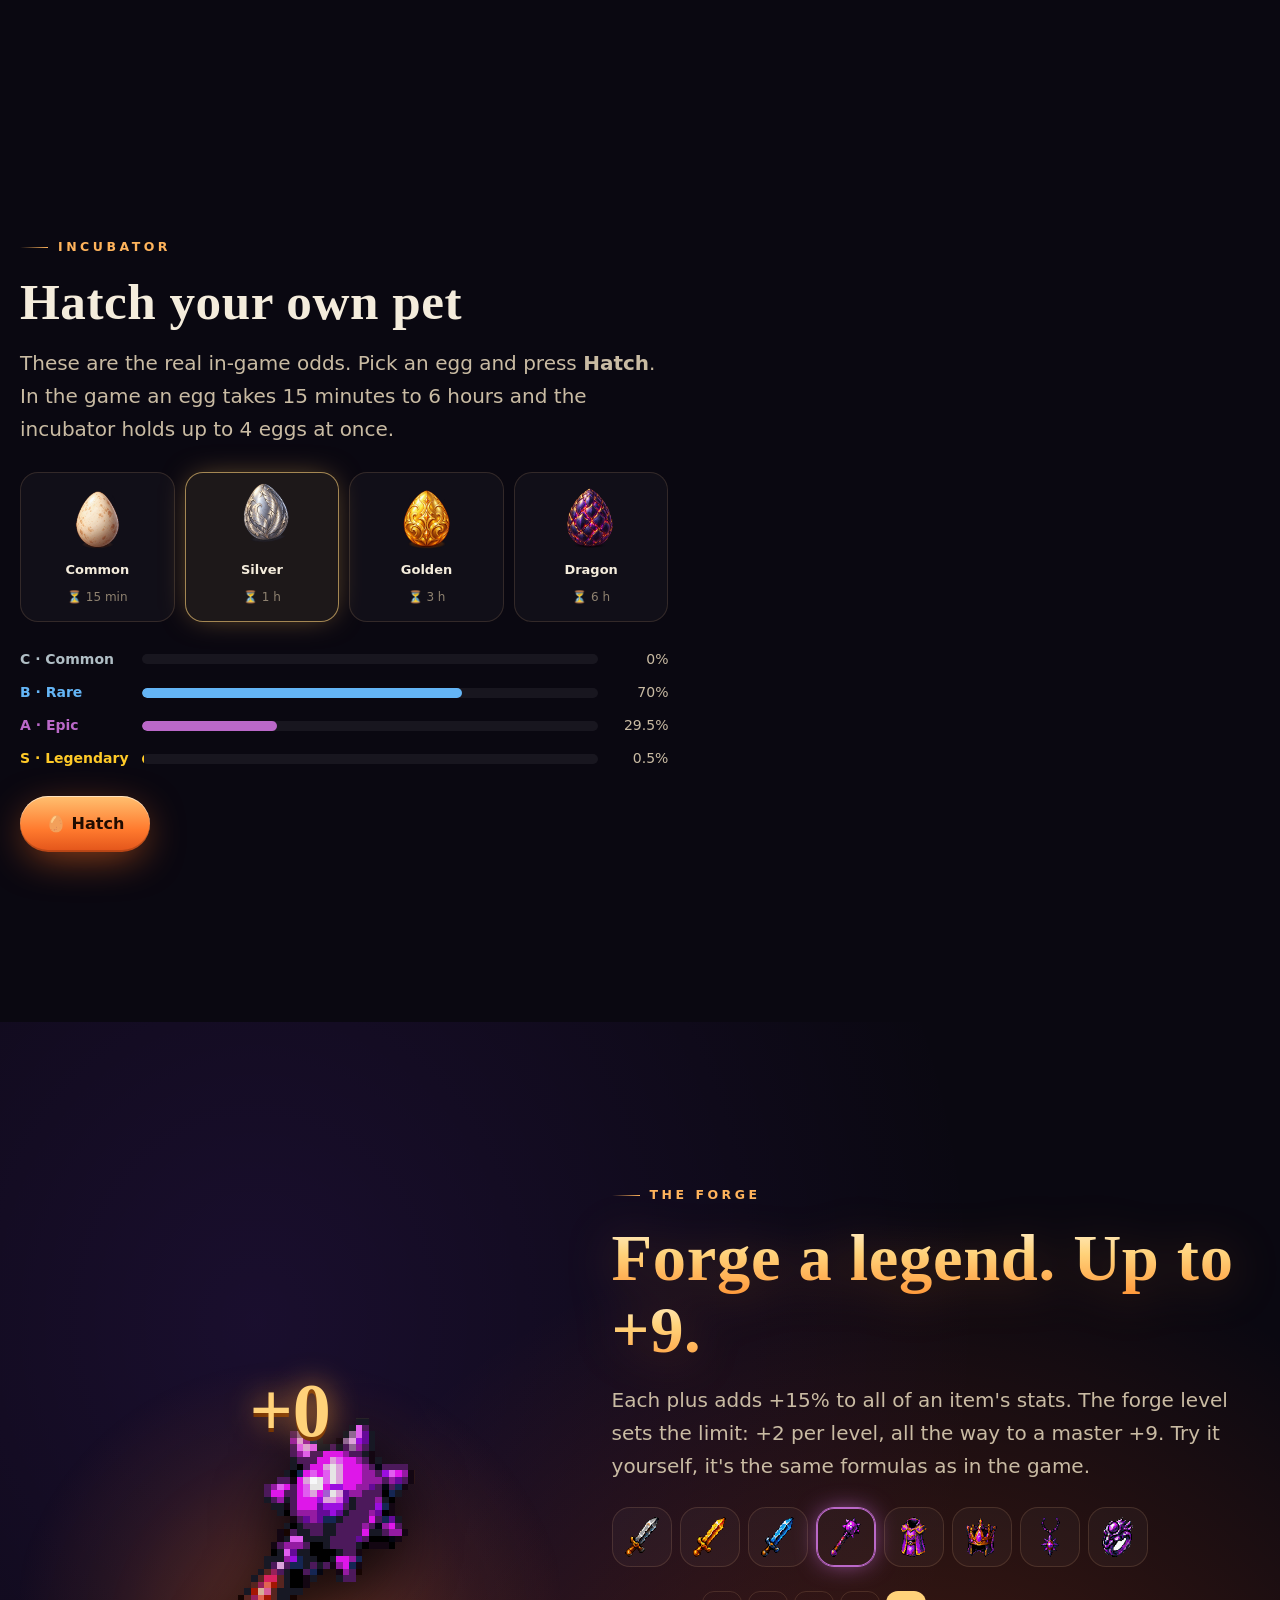
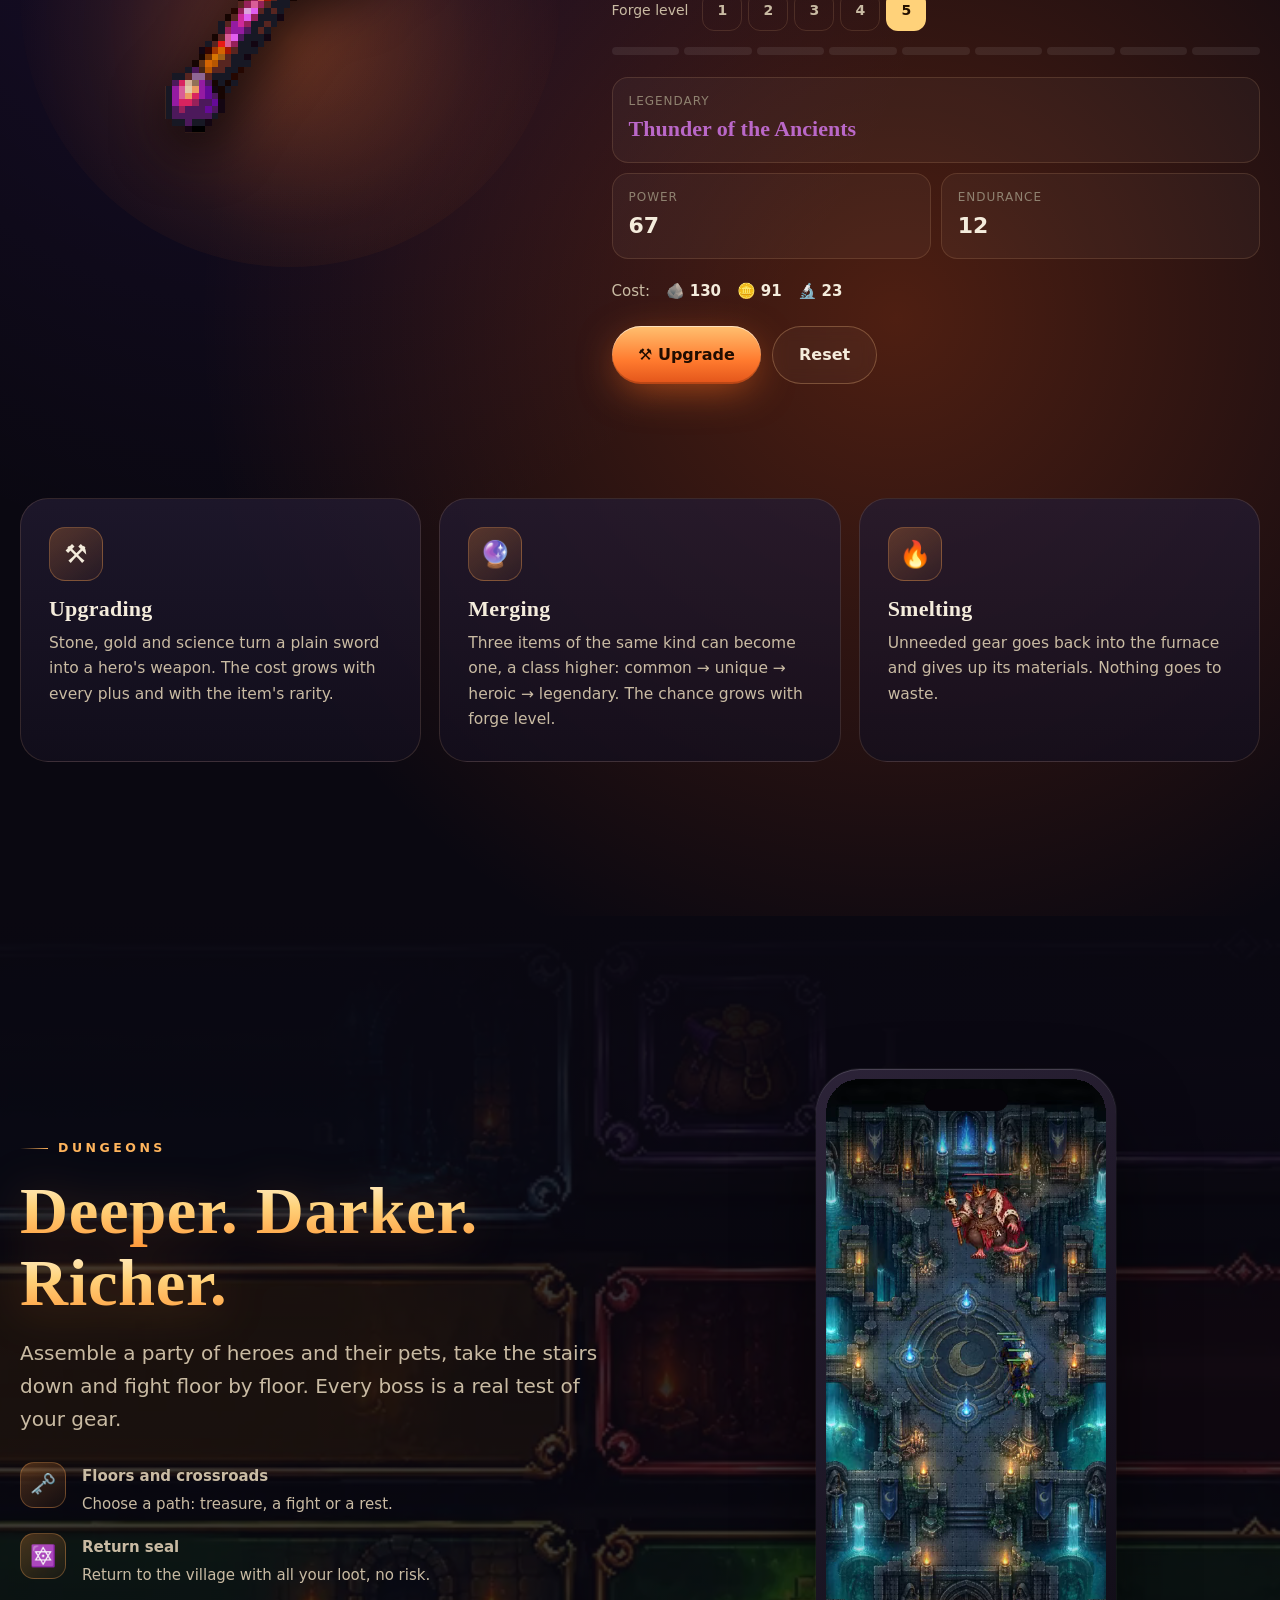
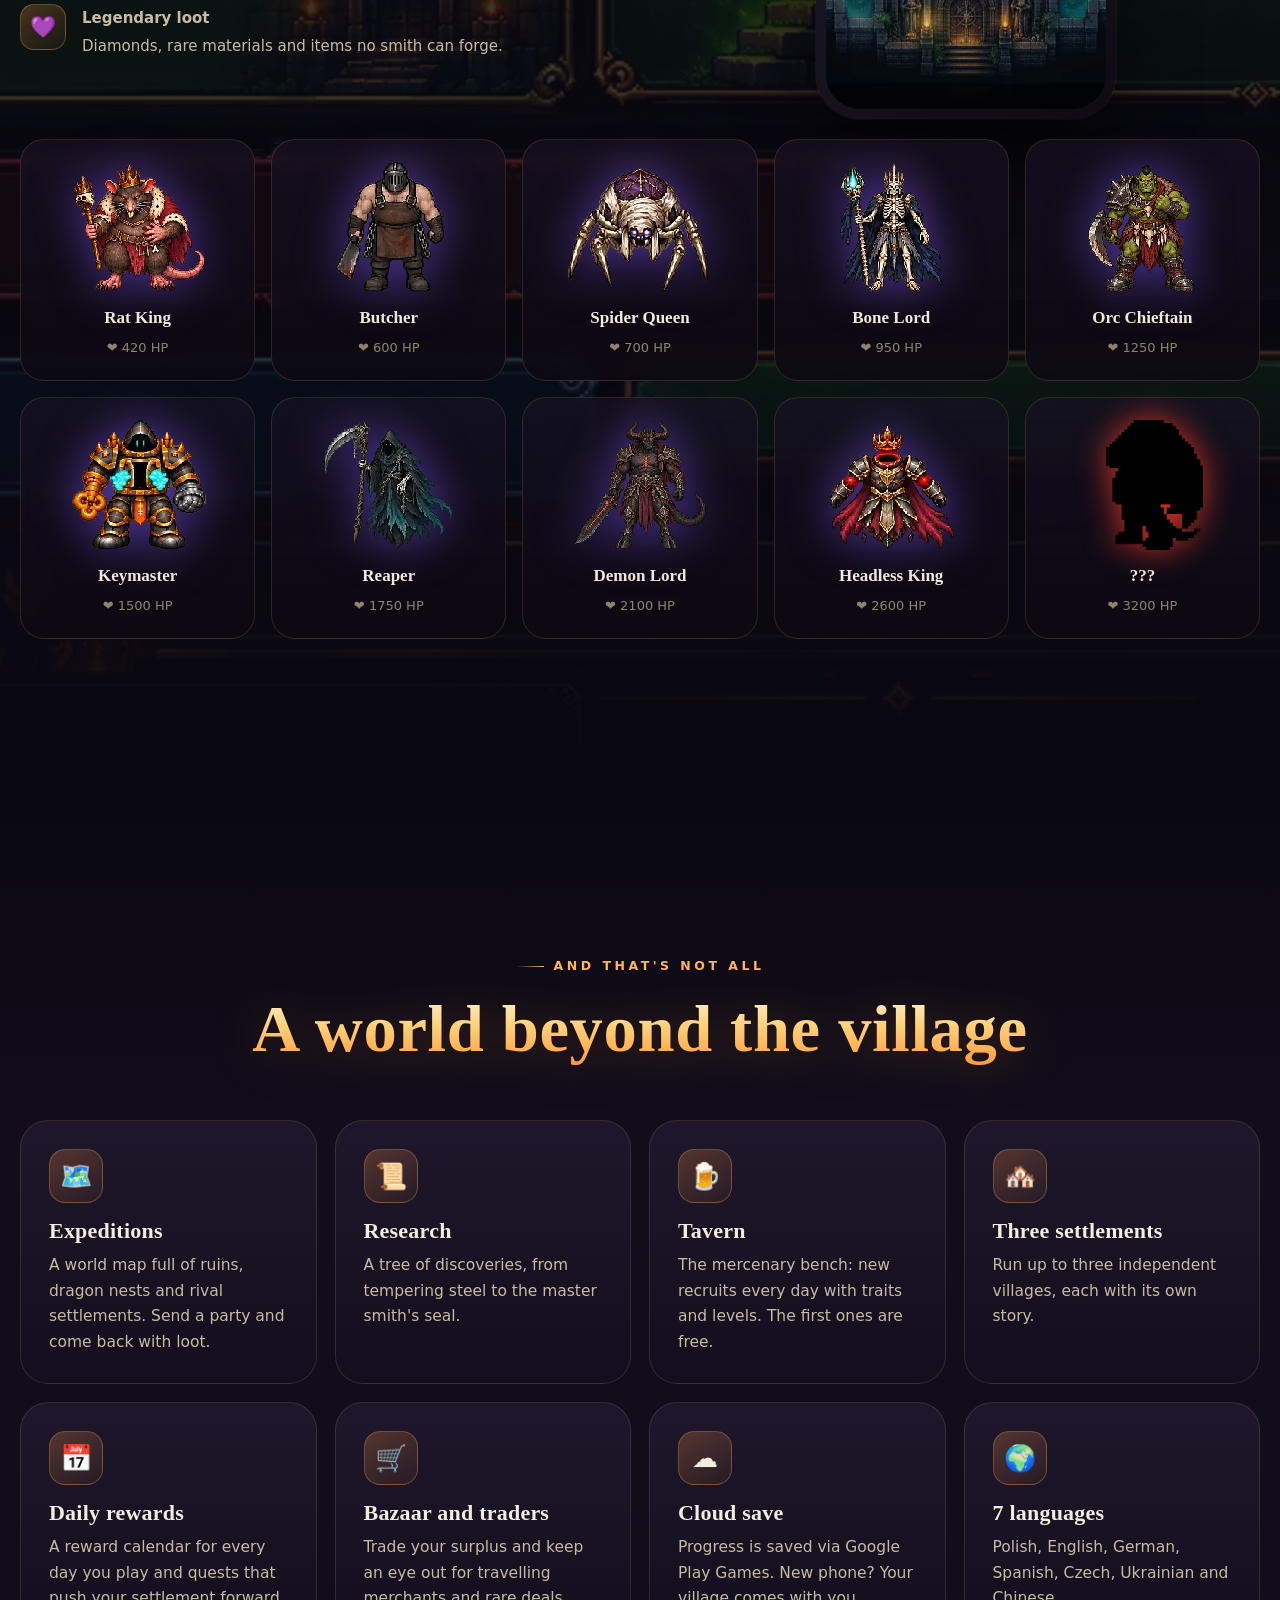
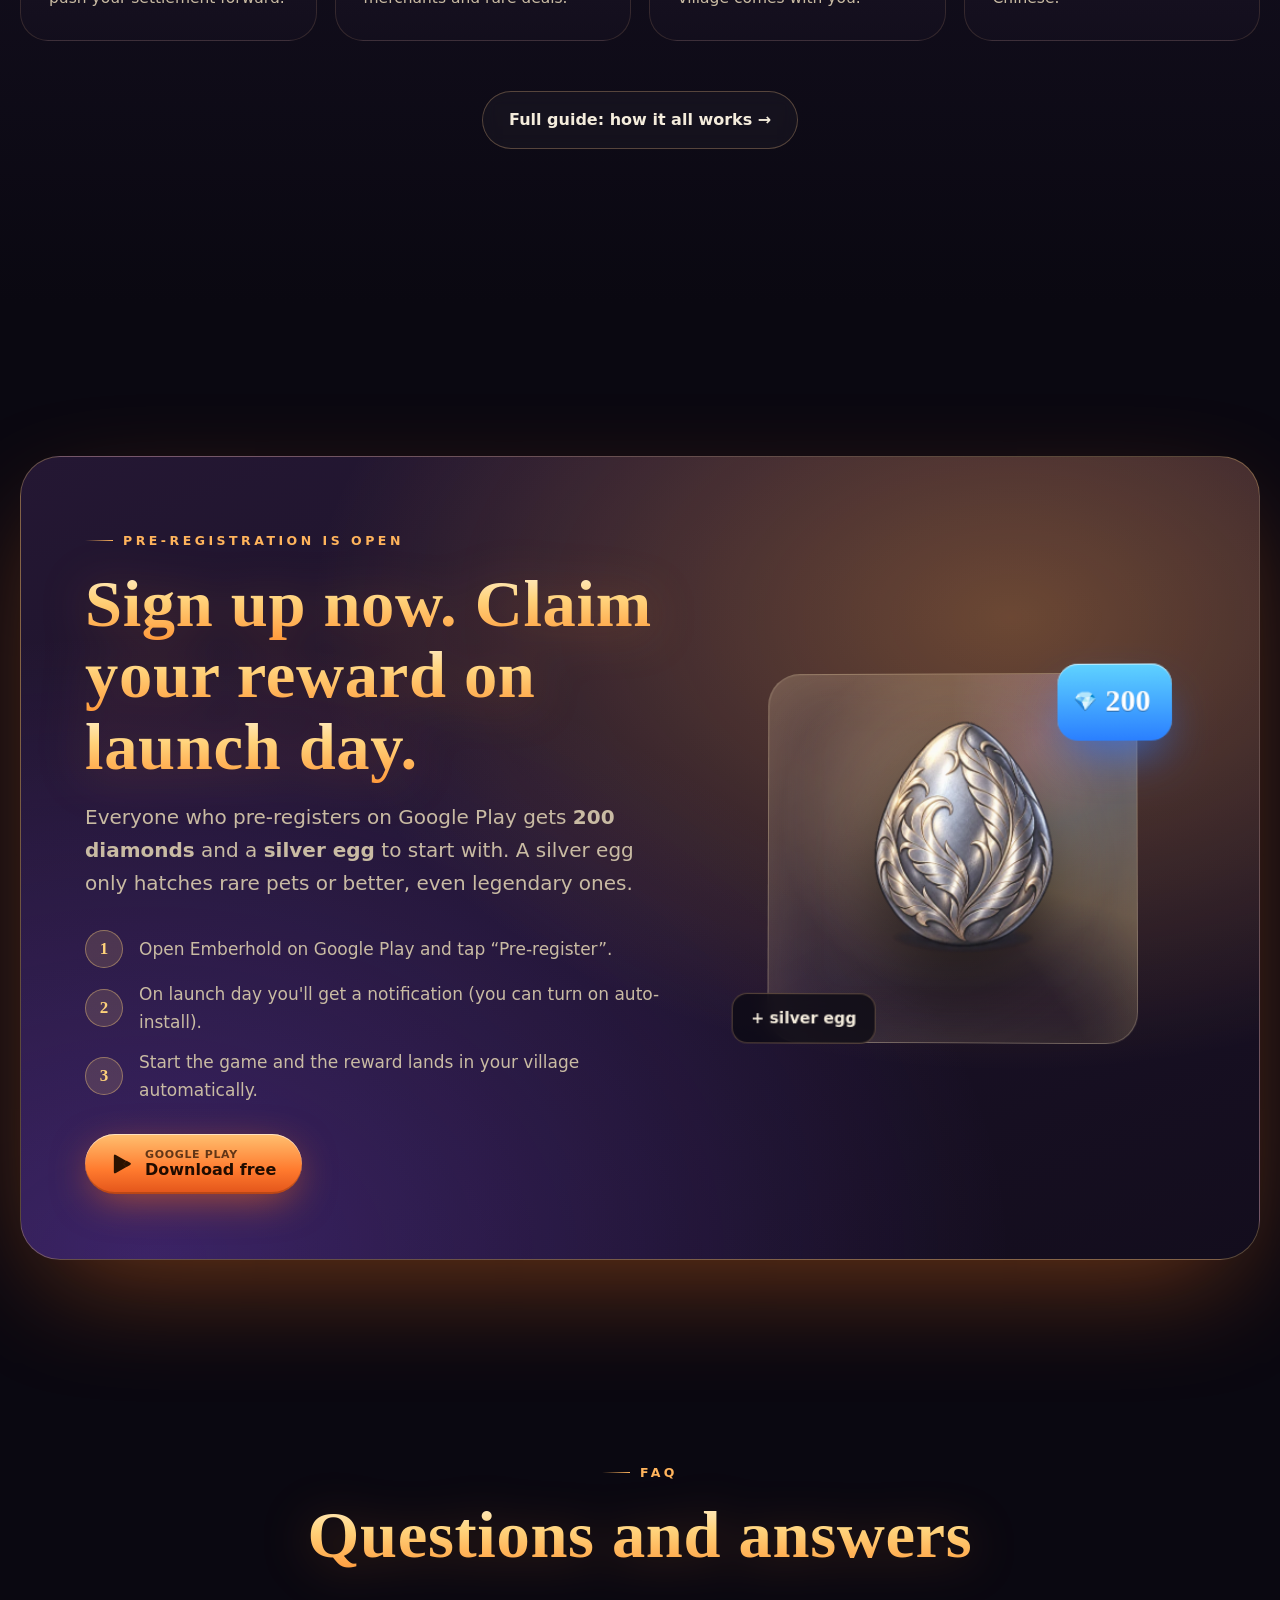
==== commit aa11ac0a: "Strona: wersjonowanie css/js (cache)" ====
--- a/index.html
+++ b/index.html
@@ -18,7 +18,7 @@
 <link rel="preconnect" href="https://fonts.gstatic.com" crossorigin>
 <link href="https://fonts.googleapis.com/css2?family=Cinzel:wght@500;700;800&family=Inter:wght@400;500;600;700;800&family=Lora:ital@0;1&display=swap" rel="stylesheet">
 <link rel="preload" as="image" href="img/L_front.webp">
-<link rel="stylesheet" href="css/style.css">
+<link rel="stylesheet" href="css/style.css?v=20261107">
 <script>/* język przed pierwszym malowaniem */(function(){try{var l=localStorage.getItem('eh_lang');}catch(e){}if(!l){l=(navigator.language||'pl').slice(0,2)==='pl'?'pl':'en';}document.documentElement.lang=l;})();</script>
 <style>html[lang="pl"] .en, html[lang="en"] .pl{display:none!important}</style>
 </head>
@@ -377,9 +377,9 @@
 <div class="modal" id="modal" aria-hidden="true"><button class="modal-x" id="modalX" aria-label="Zamknij">✕</button><video id="modalVid" controls playsinline preload="none" poster="img/trailer_poster.webp" data-src="klipy/zwiastun.mp4"></video></div>
 <div class="kursor" id="kursor"></div>
 
-<script src="js/dane-pety.js"></script>
+<script src="js/dane-pety.js?v=20261107"></script>
 <script src="js/scena.js"></script>
 <script src="js/wspolne.js"></script>
-<script src="js/glowna.js"></script>
+<script src="js/glowna.js?v=20261107"></script>
 </body>
 </html>
--- a/css/style.css
+++ b/css/style.css
@@ -104,6 +104,14 @@
 .hero h1{font-size:clamp(28px,4.4vw,58px); text-shadow:0 4px 30px rgba(0,0,0,.7); max-width:15ch}
 .hero p.lead{color:#eadfca; text-shadow:0 2px 16px rgba(0,0,0,.9); margin:16px auto 30px; max-width:560px}
 .hero-cta{display:flex; flex-wrap:wrap; gap:14px; justify-content:center}
+.odlicz{display:flex; flex-direction:column; align-items:center; gap:8px; margin:-8px auto 22px}
+.odlicz-tyt{font-size:12px; letter-spacing:.28em; text-transform:uppercase; color:var(--zloto); text-shadow:0 2px 12px rgba(0,0,0,.9)}
+.odlicz-pola{display:flex; gap:8px}
+.odlicz-pole{min-width:64px; padding:8px 6px 6px; border-radius:12px; background:rgba(20,12,30,.62); border:1px solid rgba(255,210,122,.3); backdrop-filter:blur(10px); display:flex; flex-direction:column; align-items:center; line-height:1}
+.odlicz-pole b{font-family:var(--f-tyt); font-size:28px; font-weight:800; color:#fff6e3; font-variant-numeric:tabular-nums; text-shadow:0 0 18px rgba(255,150,50,.55)}
+.odlicz-pole small{margin-top:4px; font-size:10px; letter-spacing:.14em; text-transform:uppercase; color:var(--tekst3)}
+.odlicz.po .odlicz-pola{display:none}
+.odlicz.po .odlicz-tyt{font-size:16px; letter-spacing:.2em}
 .nagroda-pigulka{text-align:left; display:inline-flex; align-items:center; gap:10px; margin-top:22px; padding:8px 16px 8px 8px; border-radius:999px; font-size:14px; font-weight:600;
   background:rgba(20,12,30,.6); border:1px solid rgba(255,210,122,.35); backdrop-filter:blur(10px); color:var(--zloto)}
 .nagroda-pigulka b{display:inline-grid; place-items:center; width:28px; height:28px; border-radius:50%; background:radial-gradient(circle at 30% 30%,#fff2c4,#ffb340); color:#3a1d00; font-size:14px}
@@ -484,7 +492,12 @@
   .hero h1{font-size:clamp(26px,7.4vw,34px)}
   .hero p.lead{font-size:15px; margin:12px auto 20px}
   .hero-cta .btn{padding:13px 20px; font-size:15px}
-  .nagroda-pigulka{font-size:12.5px; margin-top:16px}
+  .nagroda-pigulka{font-size:12.5px; margin-top:14px}
+  .hero p.lead{display:none}
+  .odlicz{margin:6px auto 16px; gap:6px}
+  .odlicz-pole{min-width:56px; padding:6px 4px 5px; border-radius:10px}
+  .odlicz-pole b{font-size:22px}
+  .odlicz-tyt{font-size:11px}
   .zwoj{display:none}
   .pasek{padding:14px 0} .pasek span{font-size:15px; gap:28px} .pasek-tor{gap:28px}
   .kino-ekran{transform:none!important; border-radius:18px}
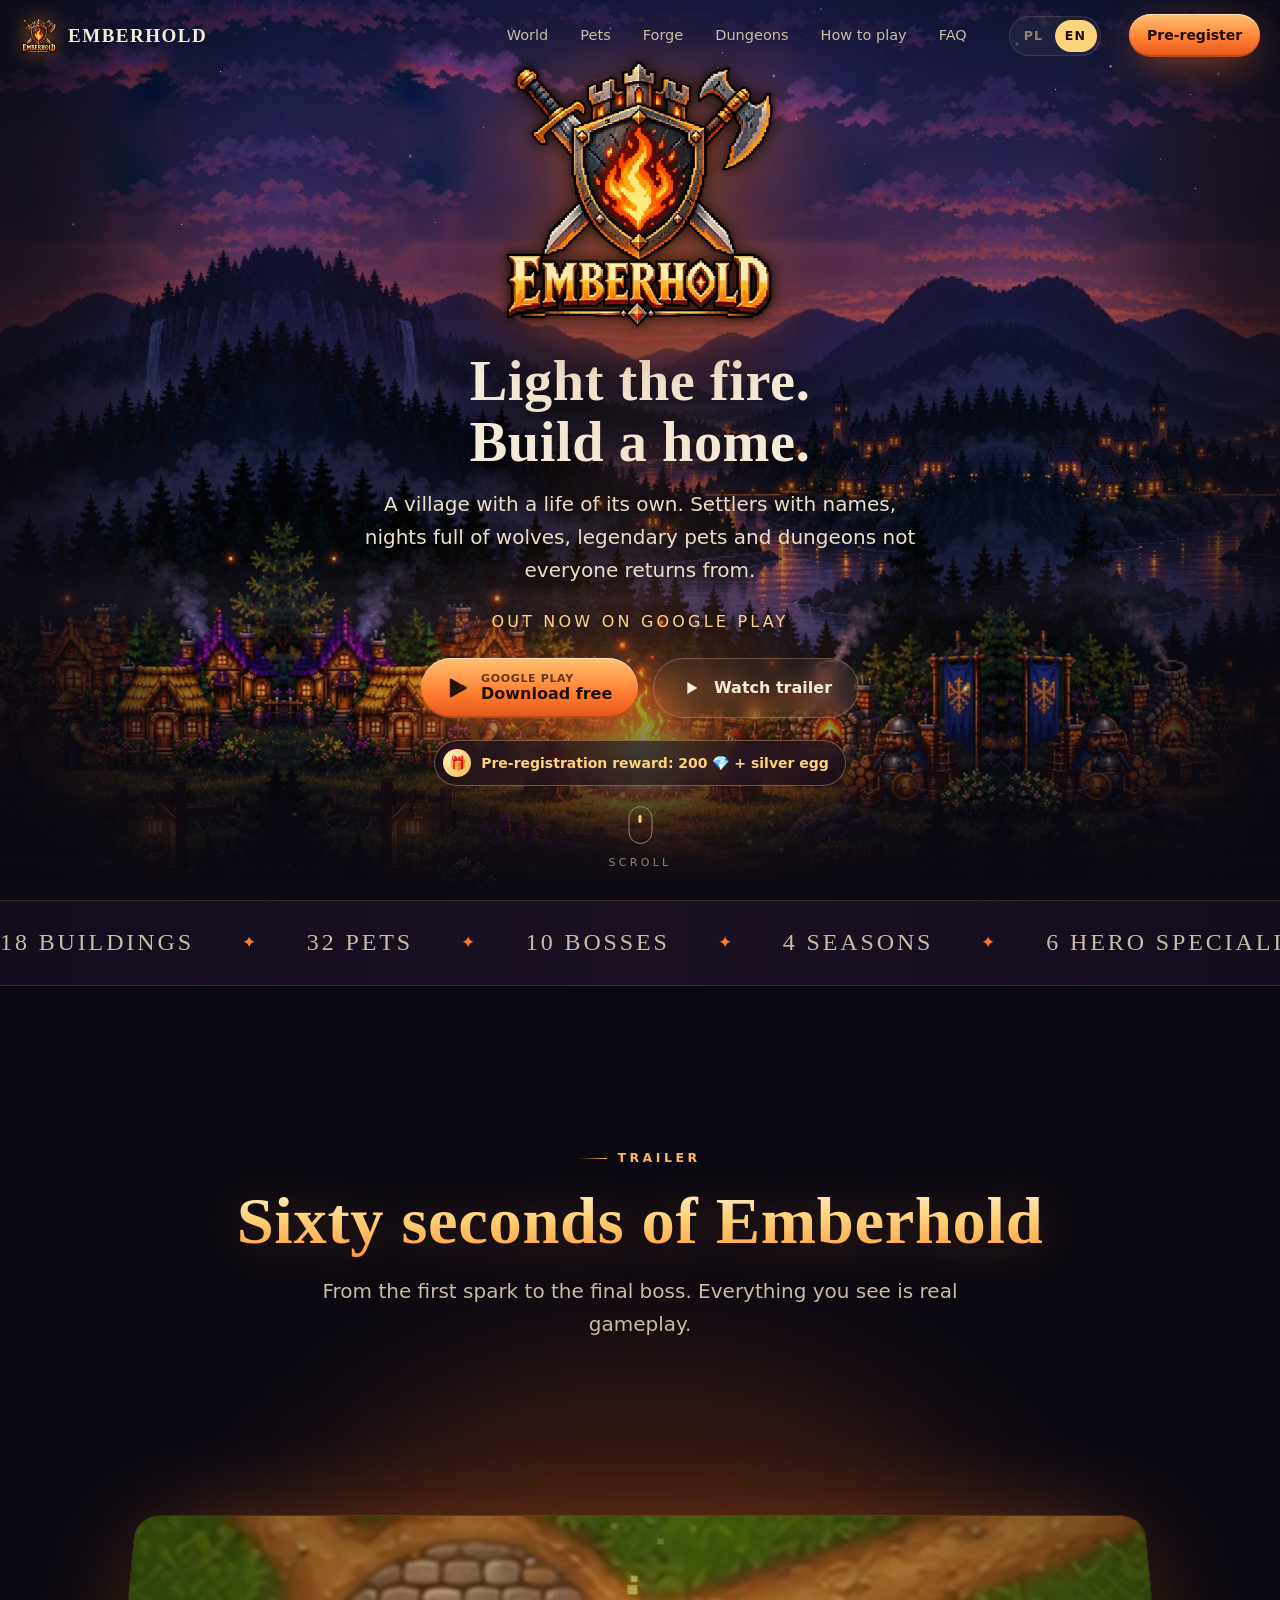
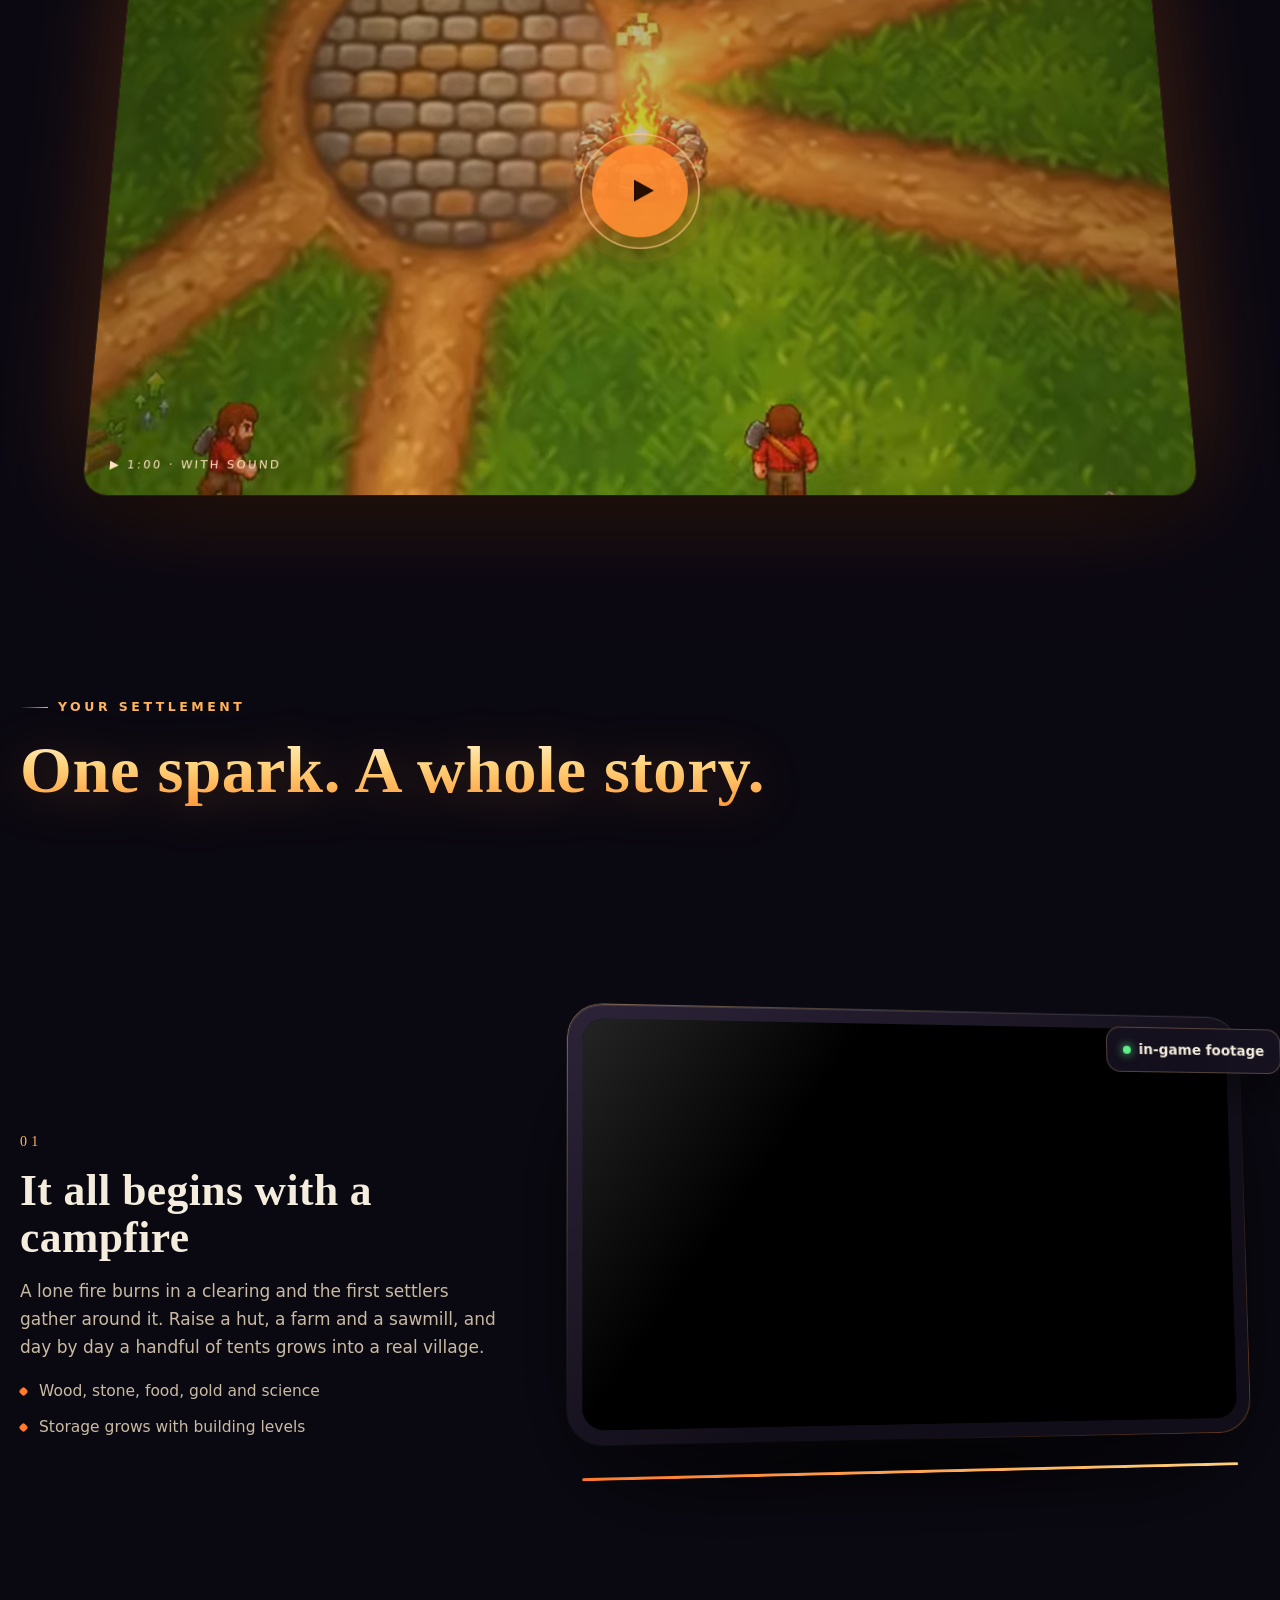
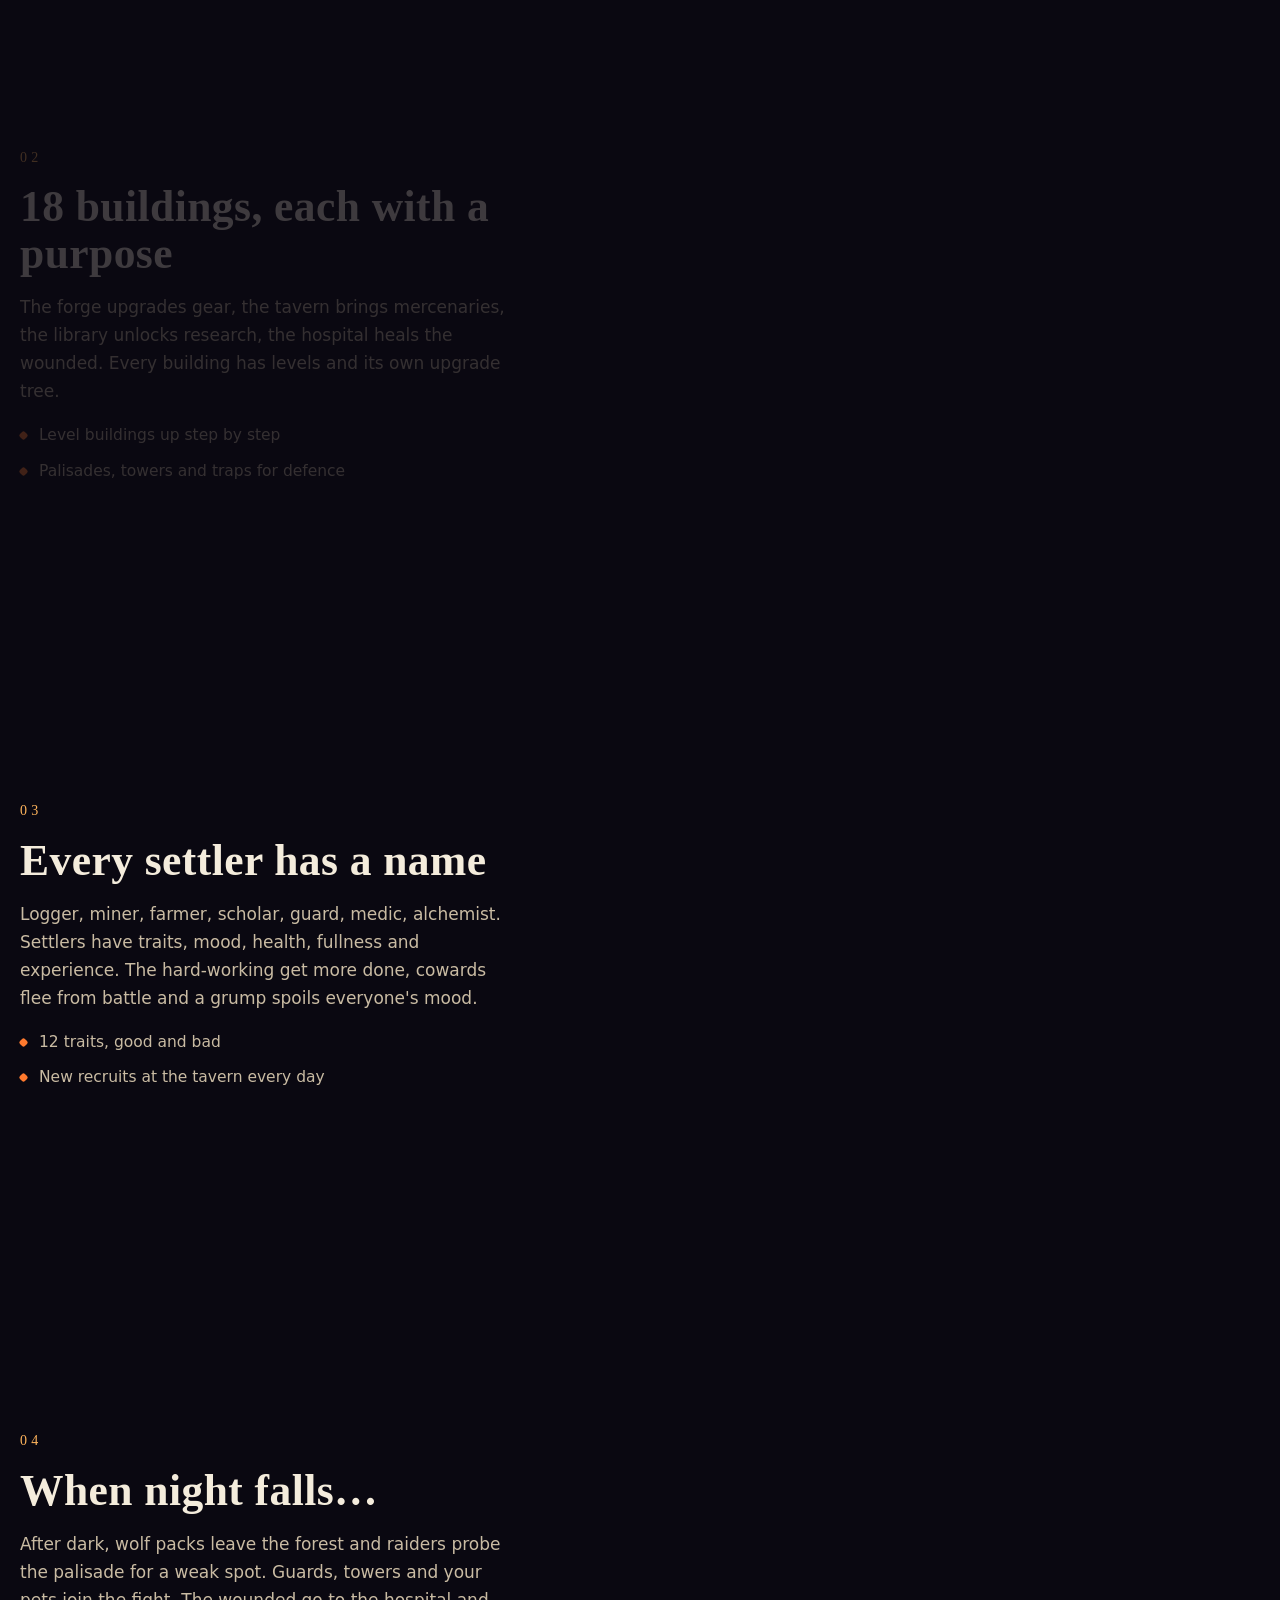
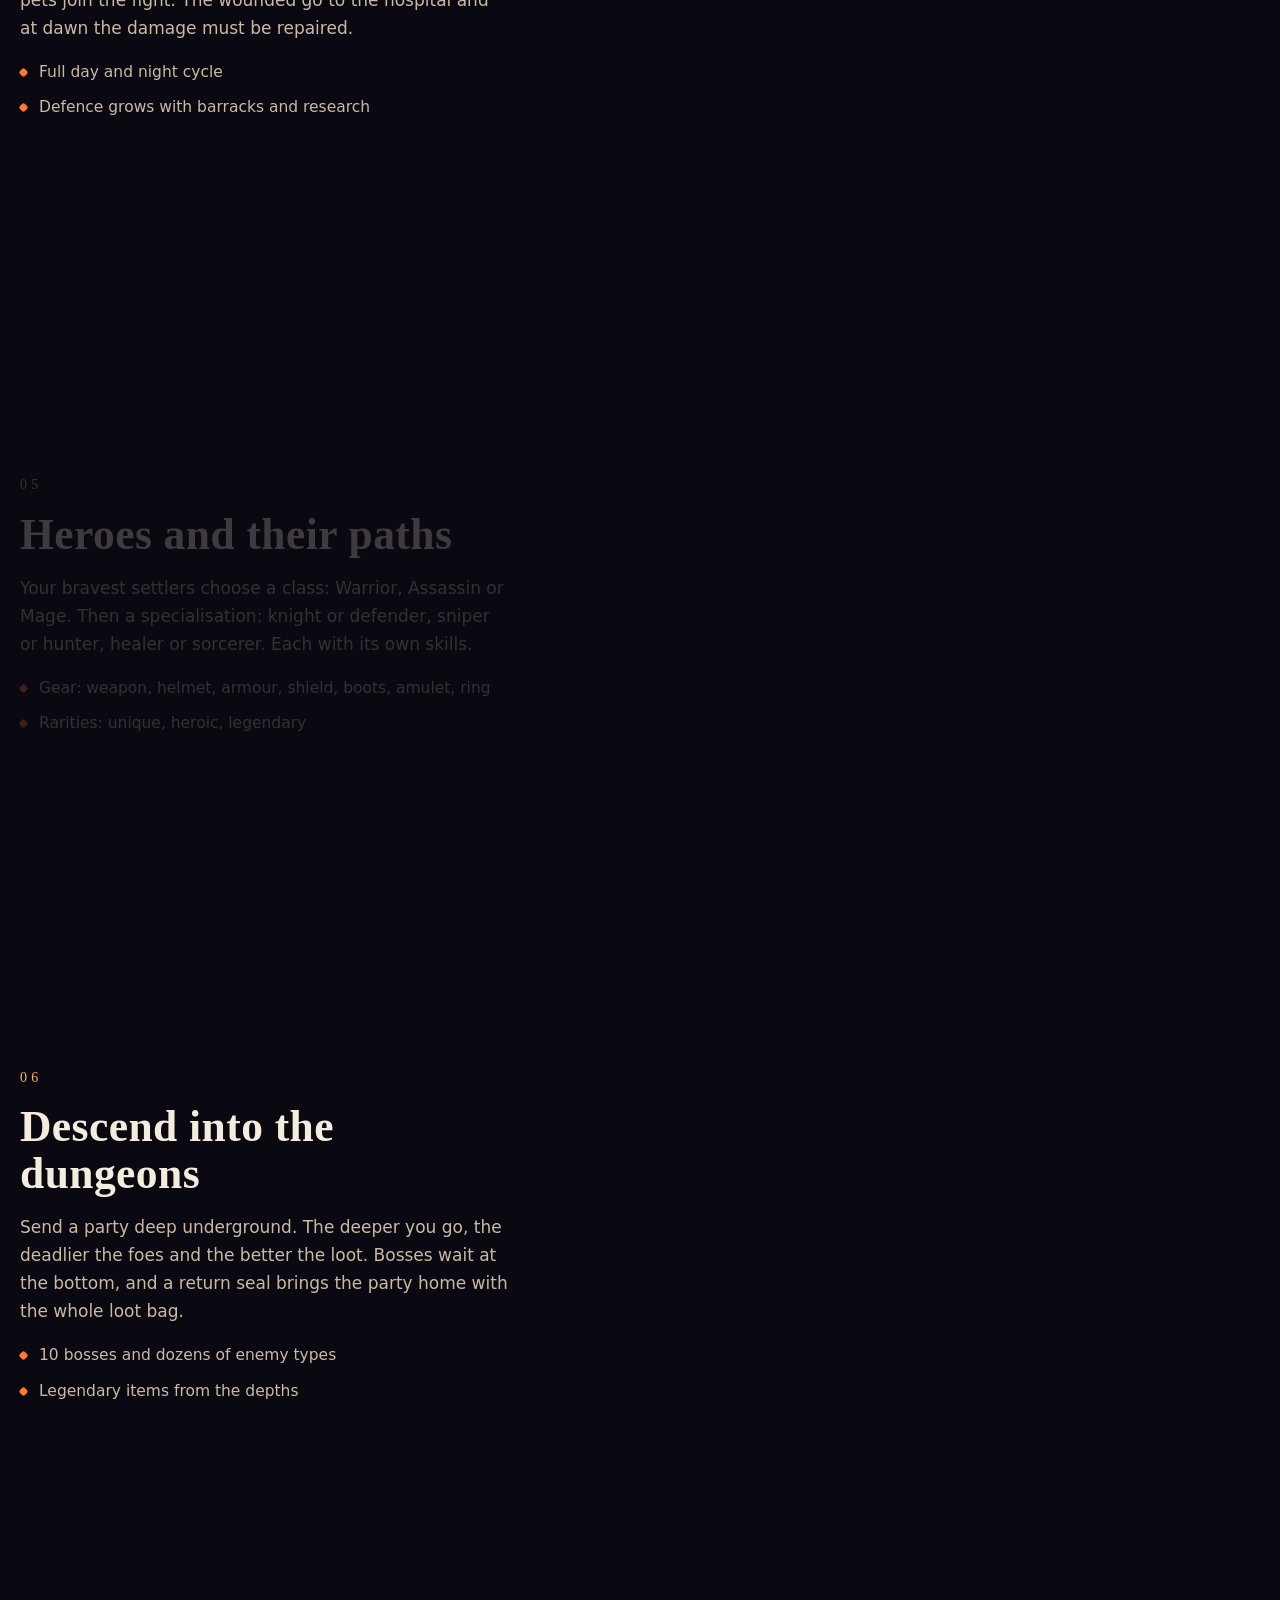
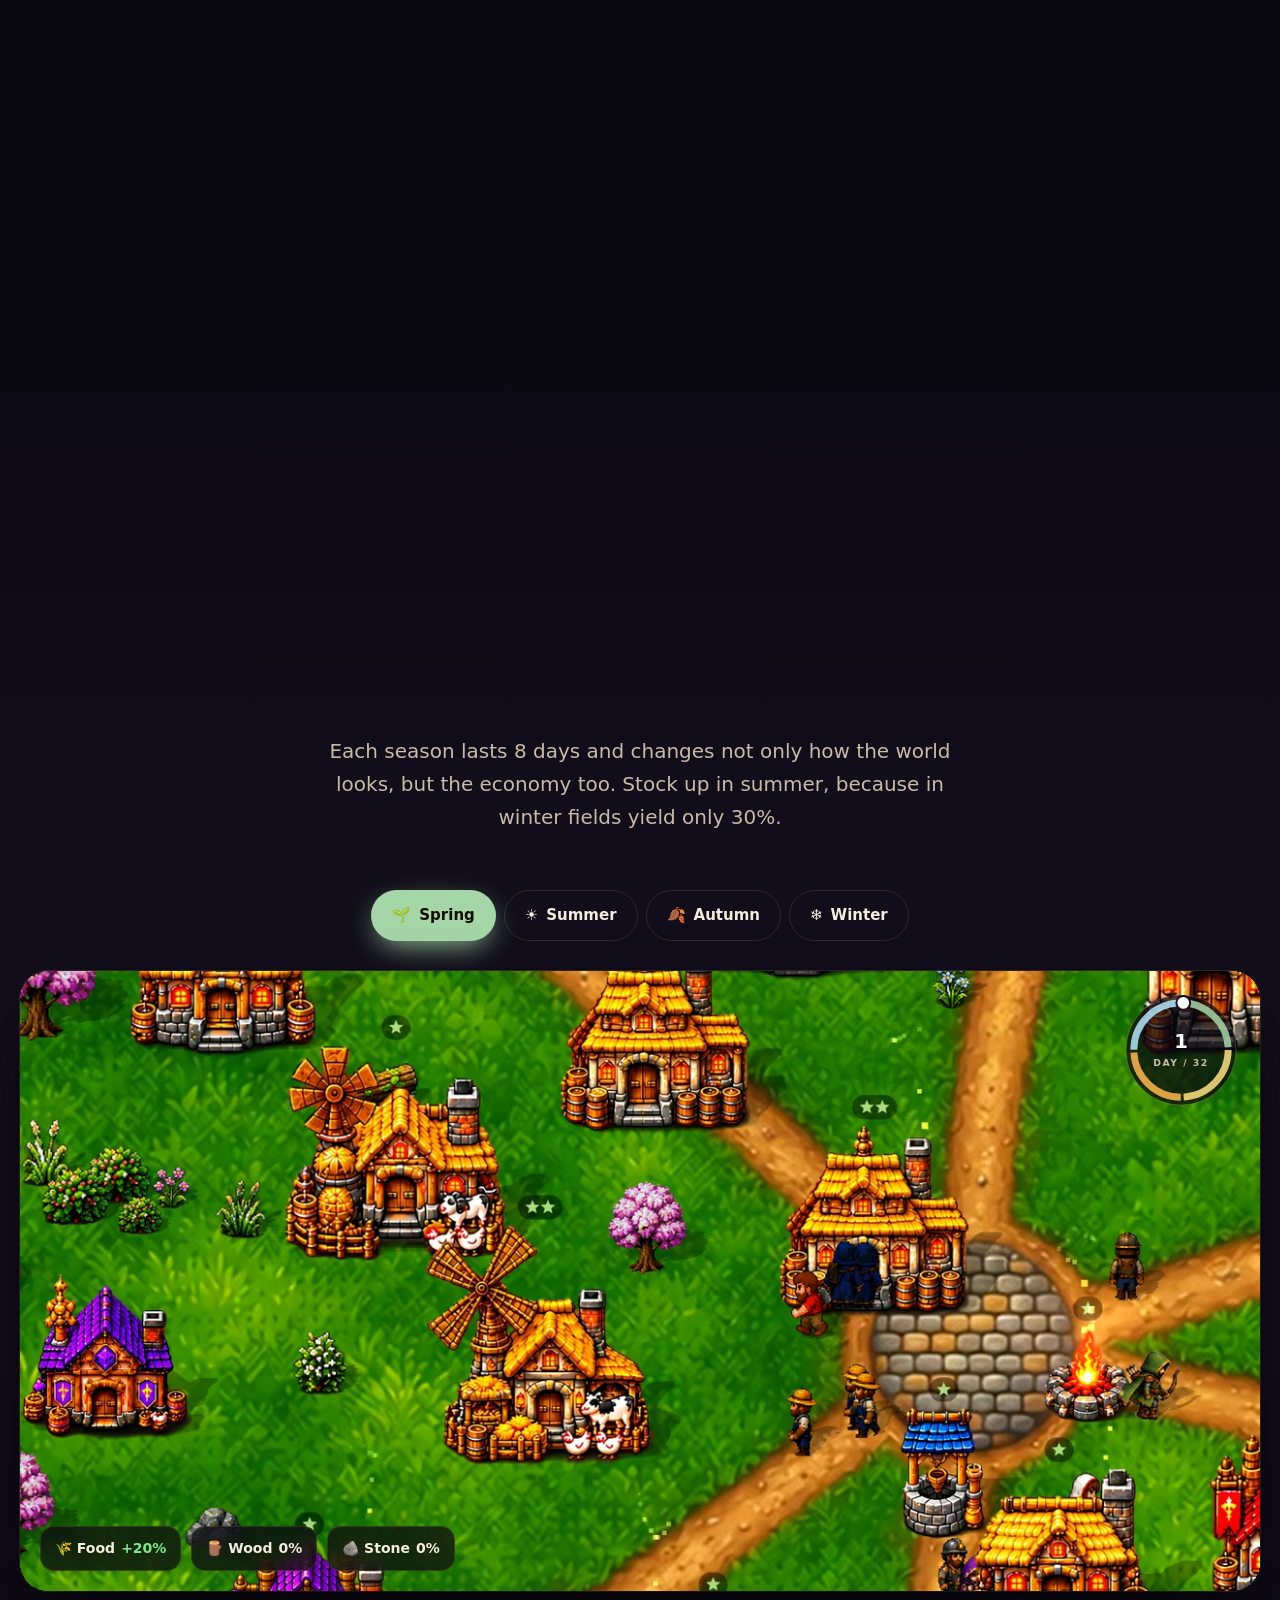
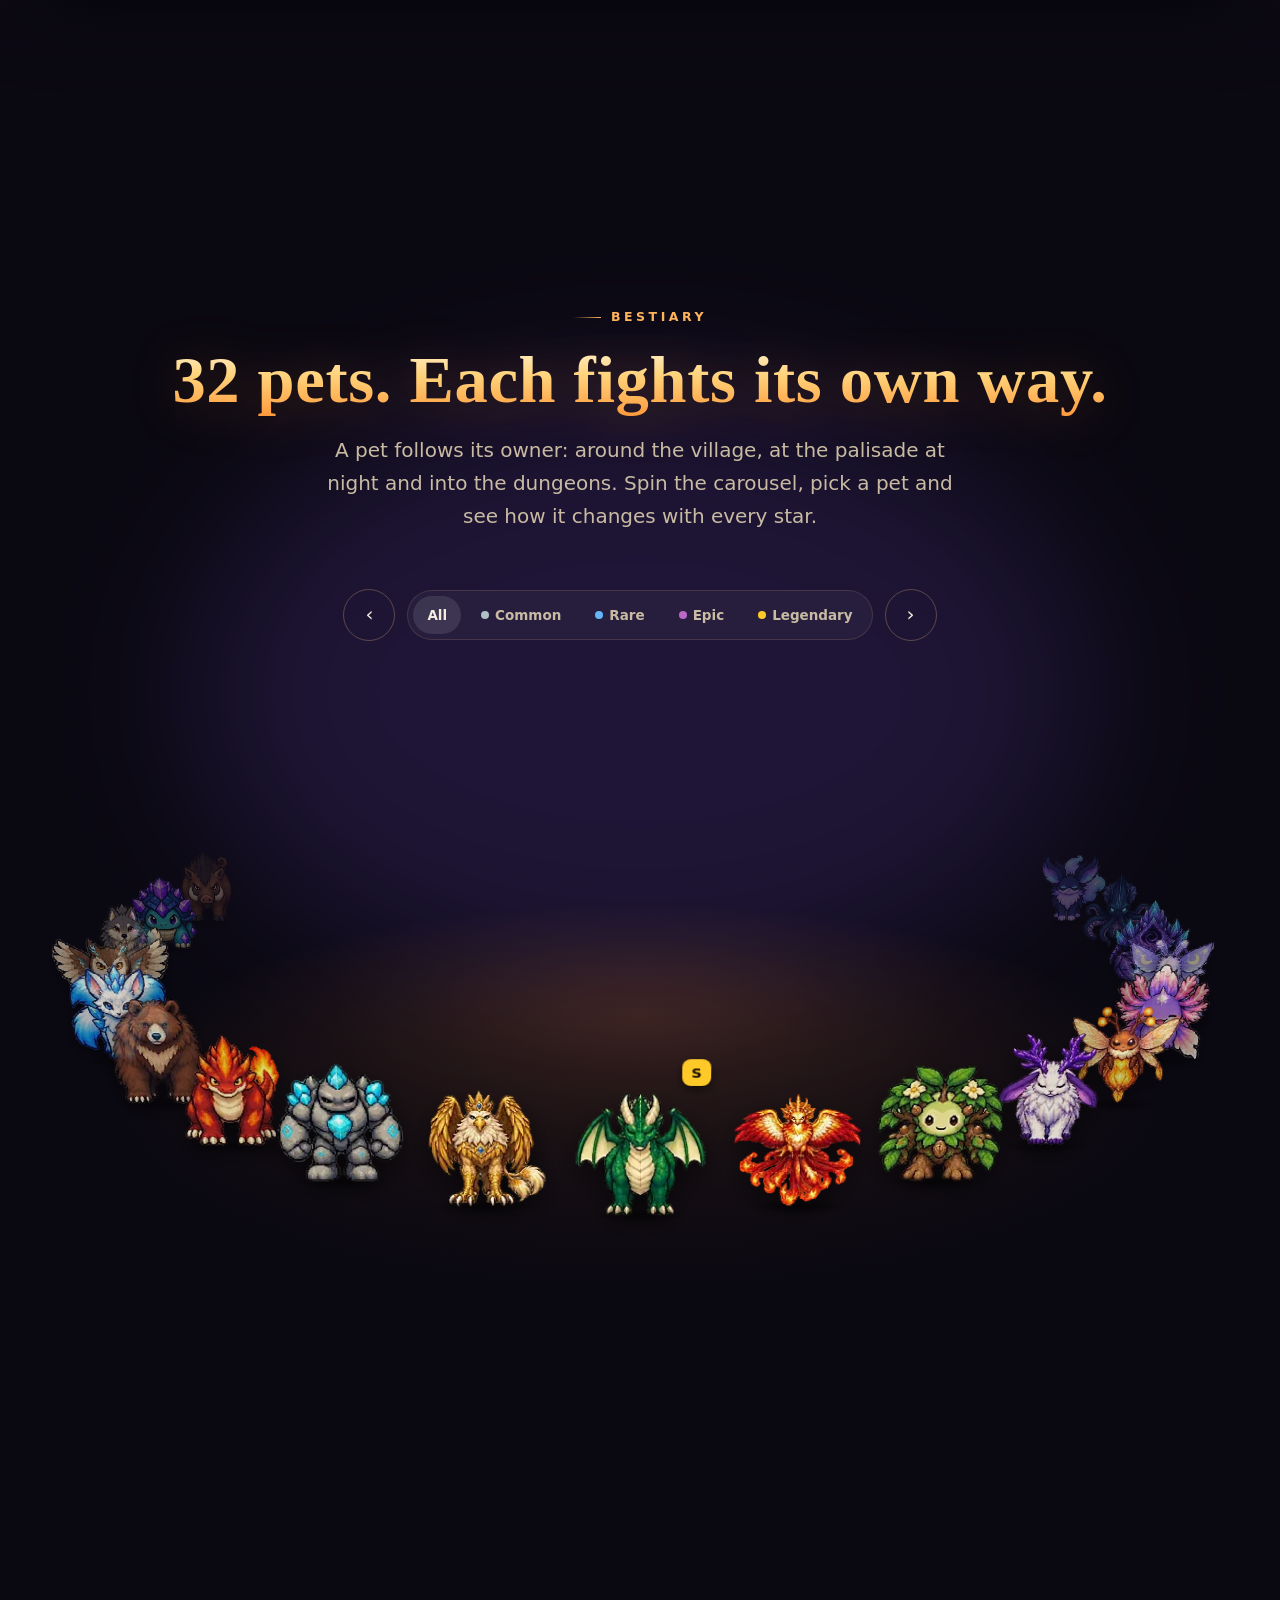
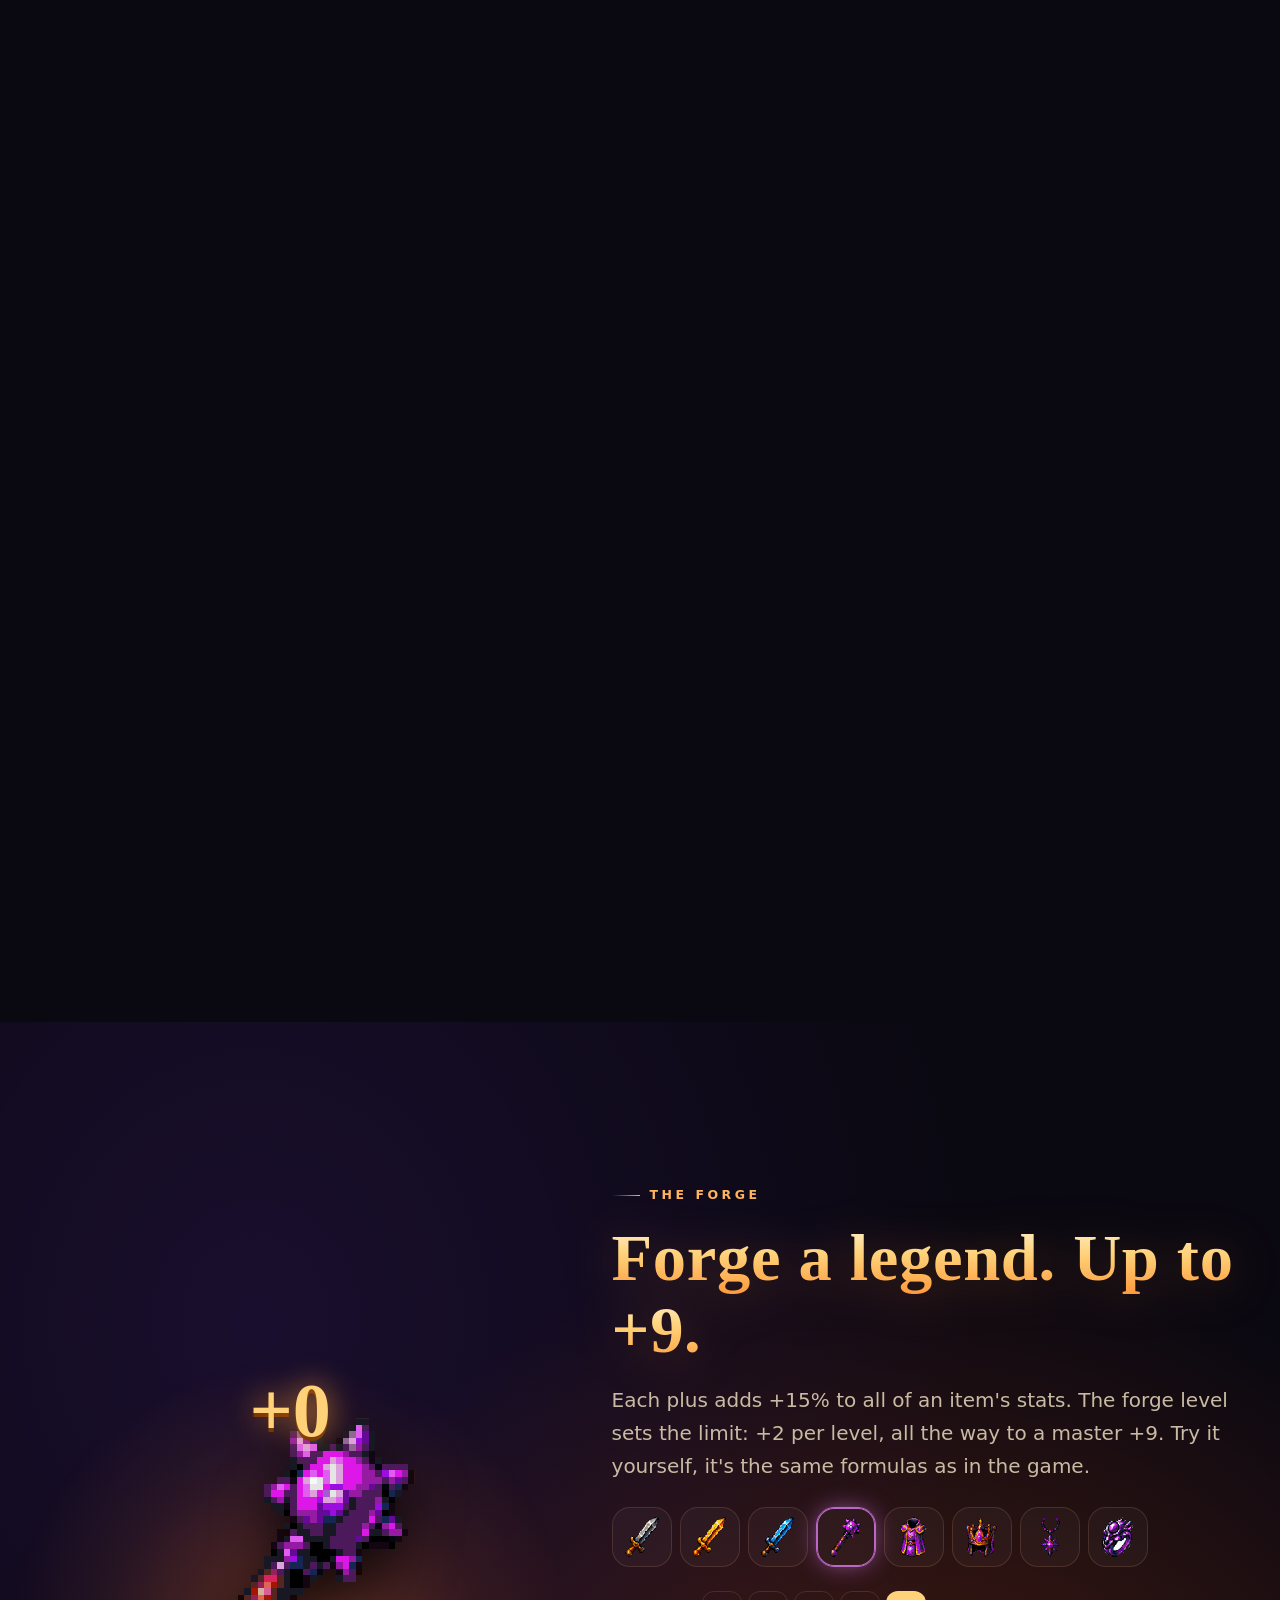
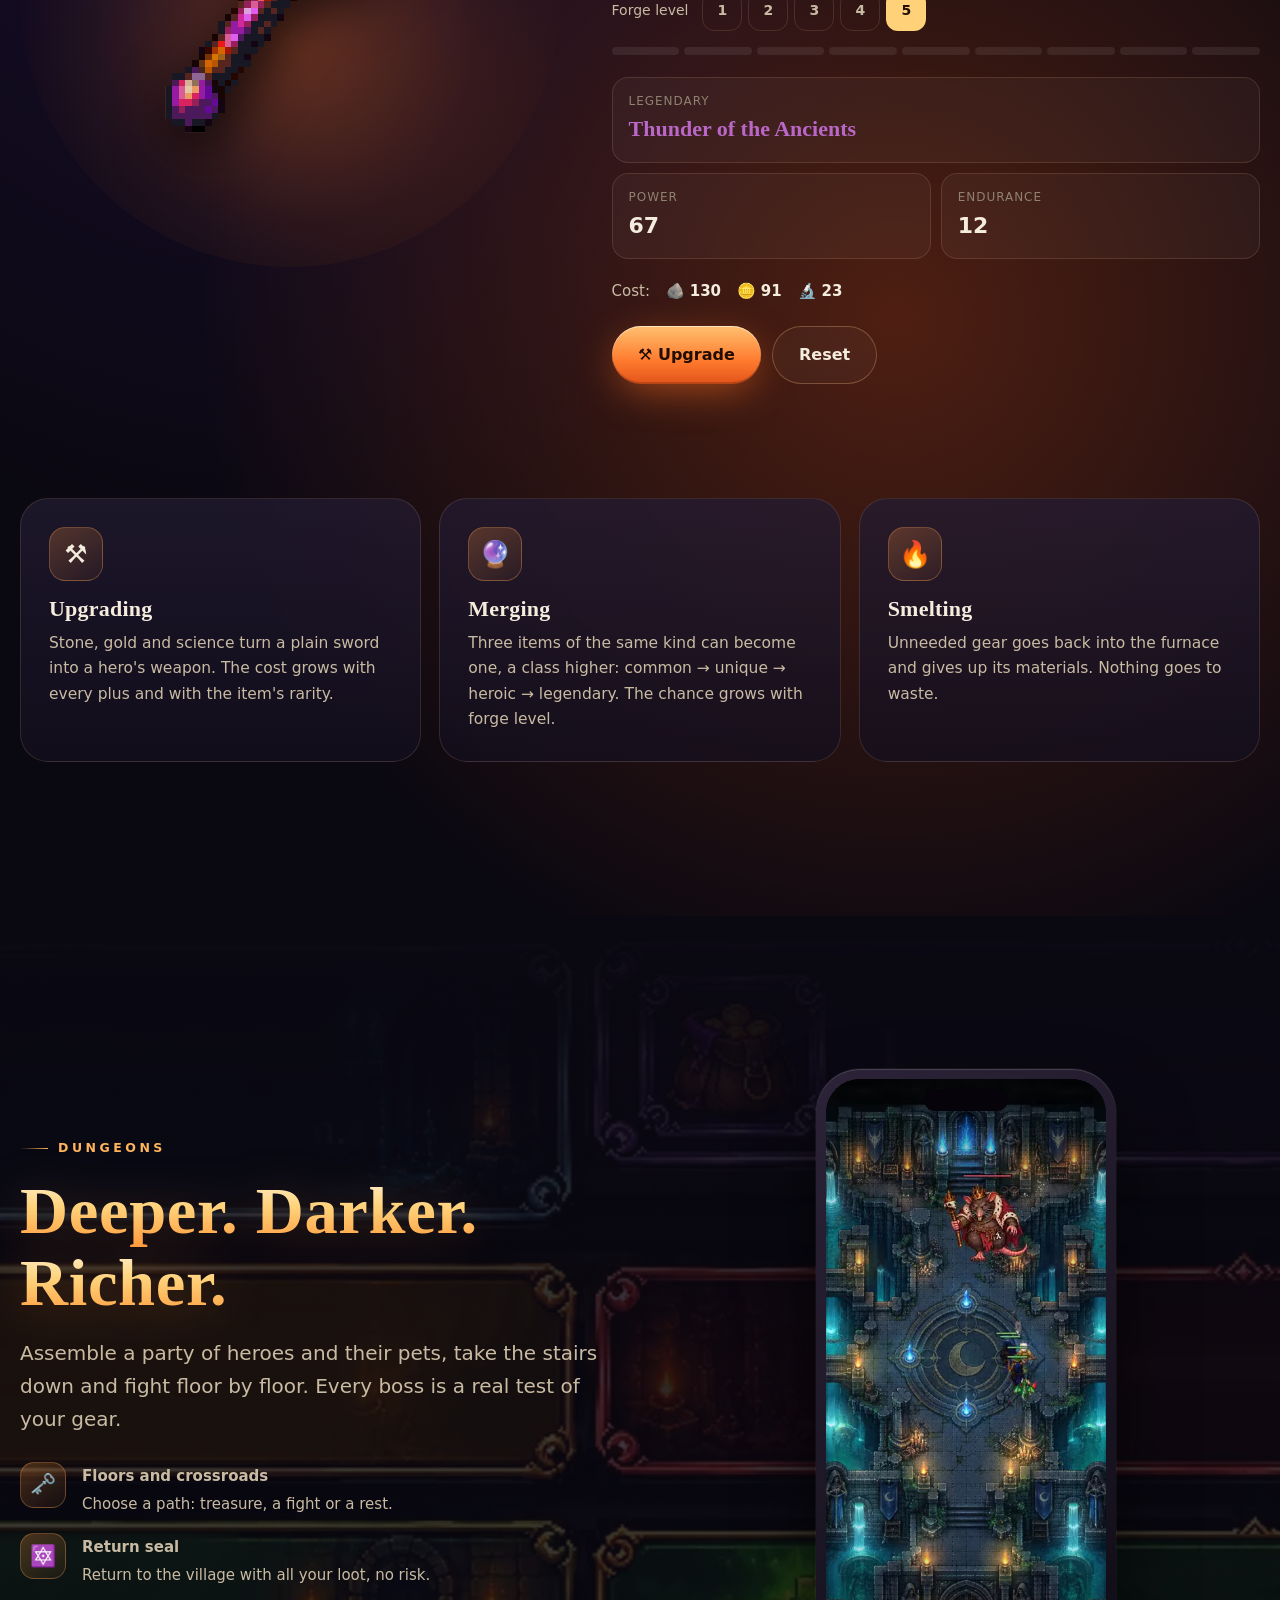
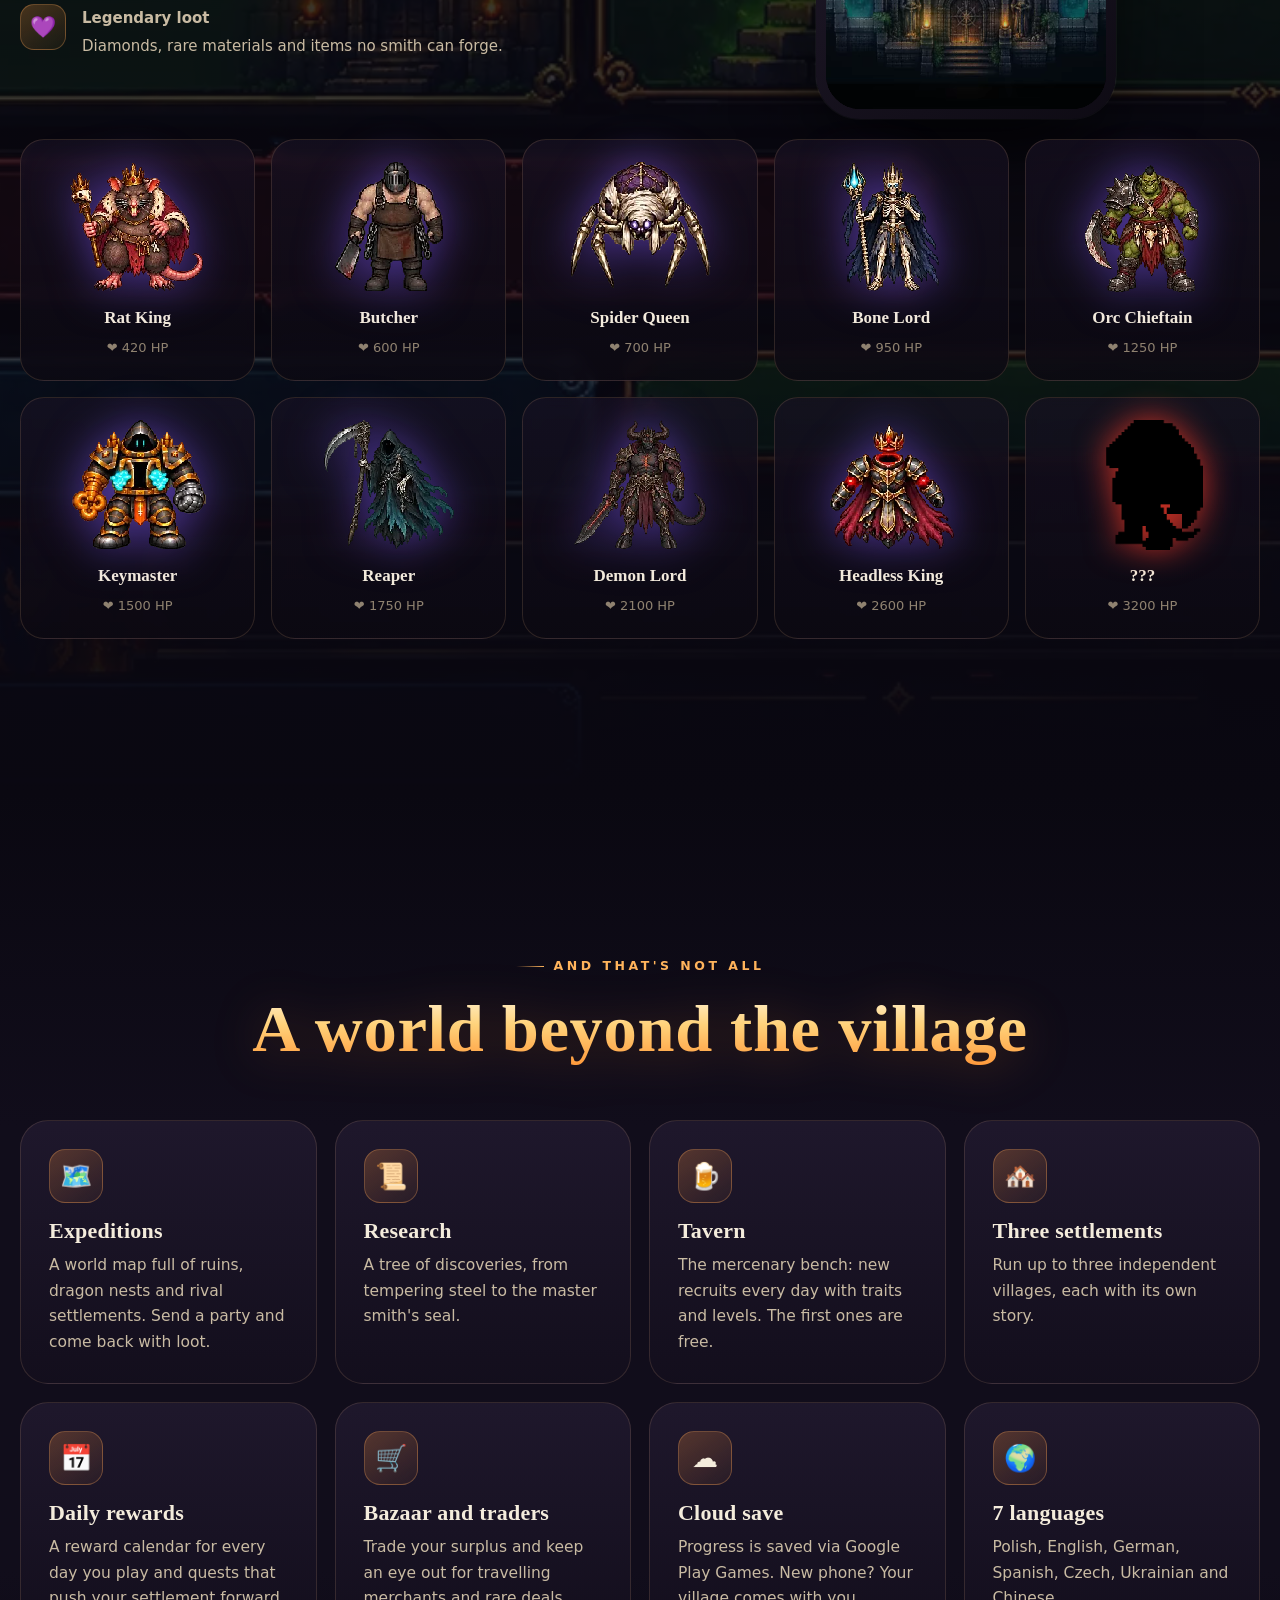
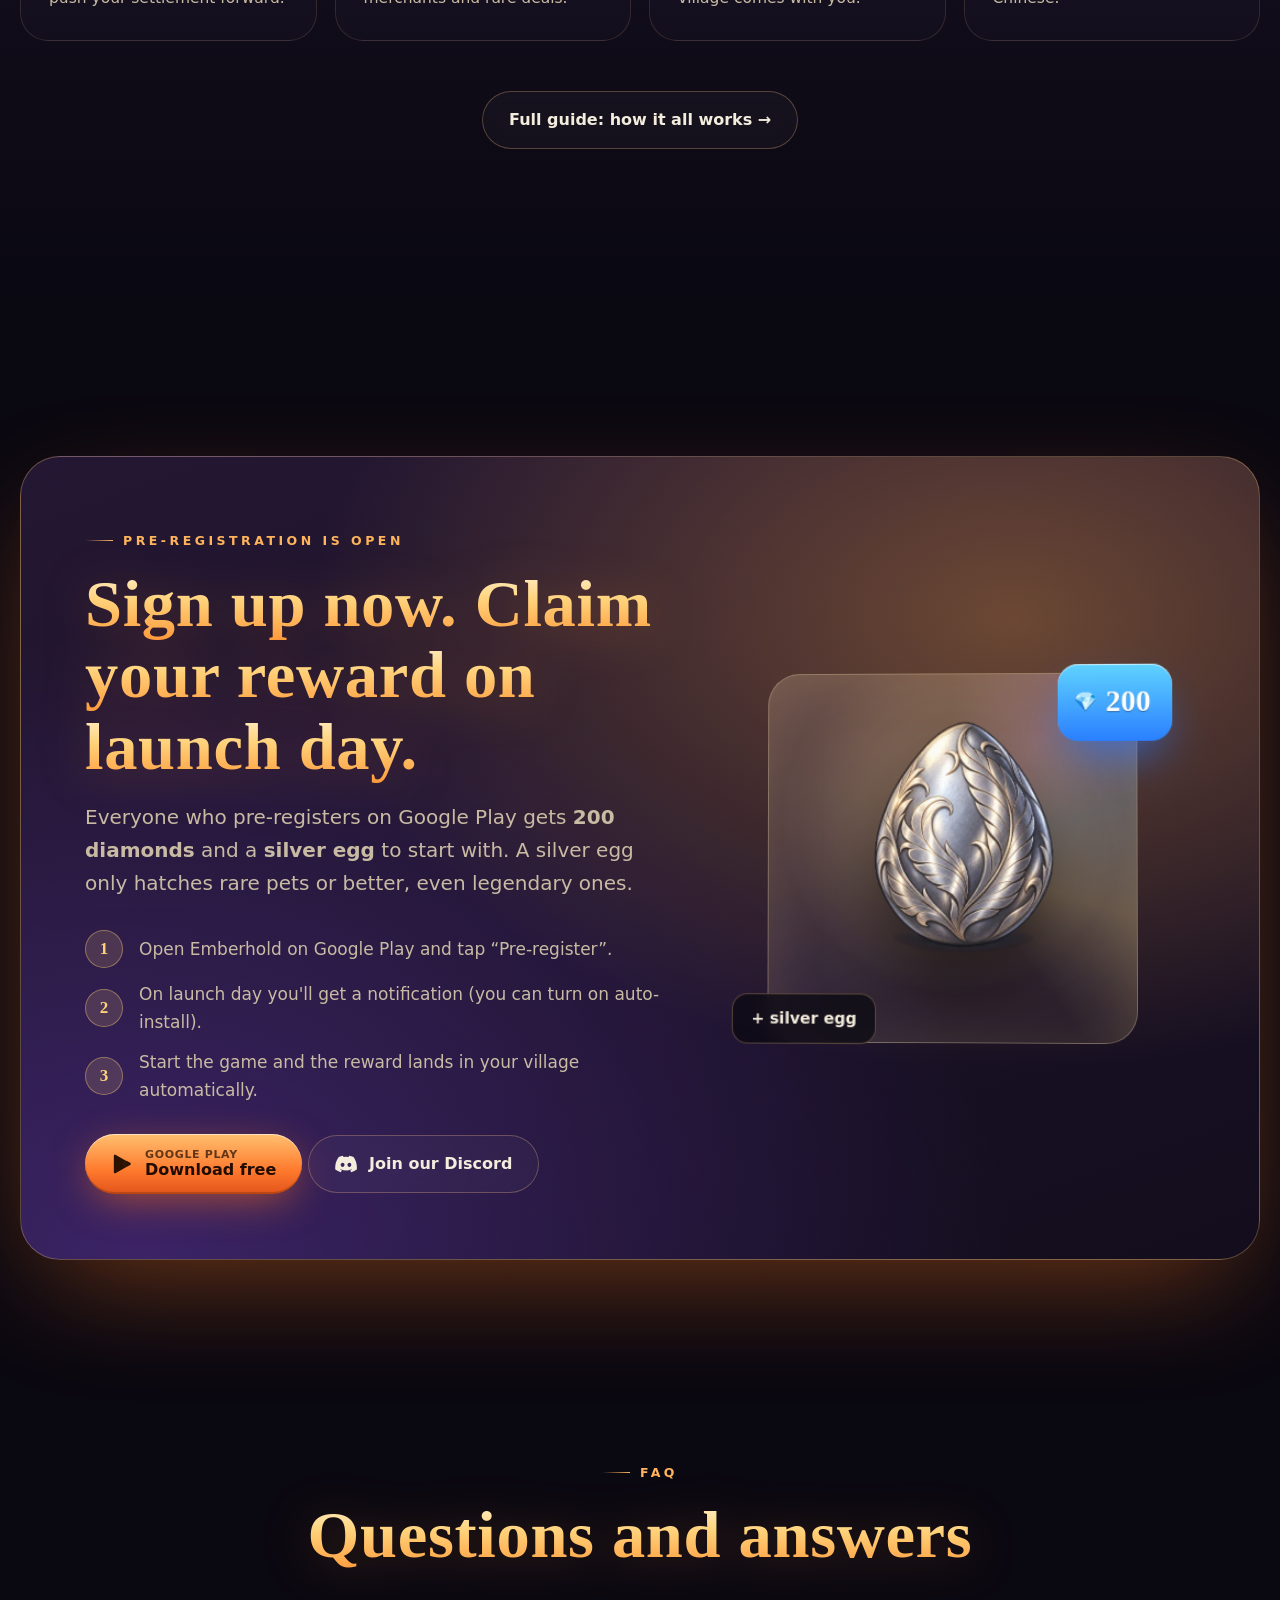
==== commit 4453c8af: "Strona: link do Discorda" ====
--- a/index.html
+++ b/index.html
@@ -18,7 +18,7 @@
 <link rel="preconnect" href="https://fonts.gstatic.com" crossorigin>
 <link href="https://fonts.googleapis.com/css2?family=Cinzel:wght@500;700;800&family=Inter:wght@400;500;600;700;800&family=Lora:ital@0;1&display=swap" rel="stylesheet">
 <link rel="preload" as="image" href="img/L_front.webp">
-<link rel="stylesheet" href="css/style.css?v=20261107">
+<link rel="stylesheet" href="css/style.css?v=20261107b">
 <script>/* język przed pierwszym malowaniem */(function(){try{var l=localStorage.getItem('eh_lang');}catch(e){}if(!l){l=(navigator.language||'pl').slice(0,2)==='pl'?'pl':'en';}document.documentElement.lang=l;})();</script>
 <style>html[lang="pl"] .en, html[lang="en"] .pl{display:none!important}</style>
 </head>
@@ -331,6 +331,10 @@
             <svg viewBox="0 0 24 24" aria-hidden="true"><path fill="#2b1200" d="M3.6 1.8c-.3.3-.5.8-.5 1.4v17.6c0 .6.2 1.1.5 1.4l.1.1 9.9-9.9v-.2L3.7 1.7l-.1.1Zm13.3 13.4-3.3-3.3v-.2l3.3-3.3.1.1 3.9 2.2c1.1.6 1.1 1.7 0 2.3l-3.9 2.2h-.1Zm-.1.1L13.4 12 3.6 21.8c.4.4 1 .4 1.7.1l11.5-6.6M16.8 8.7 5.3 2.1c-.7-.4-1.3-.3-1.7.1L13.4 12l3.4-3.3Z"/></svg>
             <span class="dwa"><small>Google Play</small><span class="pl">Zarejestruj się wcześniej</span><span class="en">Pre-register now</span></span>
           </a>
+          <a class="btn btn-duch btn-discord" href="https://discord.gg/trJm7VyFcS" target="_blank" rel="noopener">
+            <svg viewBox="0 0 24 24" aria-hidden="true"><path fill="currentColor" d="M20.3 4.4A19.6 19.6 0 0 0 15.4 3l-.6 1.3a18 18 0 0 0-5.5 0L8.7 3a19.5 19.5 0 0 0-4.9 1.5C.7 9.1-.1 13.6.3 18.1a19.8 19.8 0 0 0 6 3l1.3-2.1c-.7-.3-1.4-.6-2-1l.5-.4a14 14 0 0 0 11.9 0l.5.4c-.6.4-1.3.7-2 1l1.3 2.1a19.7 19.7 0 0 0 6-3c.5-5.2-.8-9.7-3.5-13.7ZM8.3 15.3c-1.2 0-2.1-1.1-2.1-2.4s.9-2.4 2.1-2.4 2.2 1.1 2.1 2.4c0 1.3-.9 2.4-2.1 2.4Zm7.4 0c-1.2 0-2.1-1.1-2.1-2.4s.9-2.4 2.1-2.4 2.2 1.1 2.1 2.4c0 1.3-.9 2.4-2.1 2.4Z"/></svg>
+            <span class="pl">Dołącz do Discorda</span><span class="en">Join our Discord</span>
+          </a>
         </div>
         <div class="nagroda-3d" id="nagroda3d">
           <div class="nagroda-obrot" id="nagrodaObrot">
@@ -368,7 +372,7 @@
       <div><a href="index.html" class="nav-logo" style="padding:0"><img src="img/logo.webp" alt="" width="38" height="38">EMBERHOLD</a>
         <p><span class="pl">Fantasy strategia o budowaniu osady, hodowli petów i wyprawach do lochów. Tworzona z pasją przez Dryvora Studio.</span><span class="en">A fantasy strategy game about building a settlement, raising pets and delving into dungeons. Made with passion by Dryvora Studio.</span></p></div>
       <div><h4><span class="pl">Gra</span><span class="en">Game</span></h4><a href="#swiat"><span class="pl">Świat</span><span class="en">World</span></a><a href="#pety"><span class="pl">Pety</span><span class="en">Pets</span></a><a href="#kuznia"><span class="pl">Kuźnia</span><span class="en">Forge</span></a><a href="jak-grac.html"><span class="pl">Jak grać</span><span class="en">How to play</span></a></div>
-      <div><h4><span class="pl">Linki</span><span class="en">Links</span></h4><a href="https://play.google.com/store/apps/details?id=com.emberhold.village" target="_blank" rel="noopener">Google Play</a><a href="https://smartoutlet02-tech.github.io/dryvora.github.io/" target="_blank" rel="noopener"><span class="pl">Polityka prywatności</span><span class="en">Privacy policy</span></a></div>
+      <div><h4><span class="pl">Linki</span><span class="en">Links</span></h4><a href="https://play.google.com/store/apps/details?id=com.emberhold.village" target="_blank" rel="noopener">Google Play</a><a href="https://discord.gg/trJm7VyFcS" target="_blank" rel="noopener">Discord</a><a href="https://smartoutlet02-tech.github.io/dryvora.github.io/" target="_blank" rel="noopener"><span class="pl">Polityka prywatności</span><span class="en">Privacy policy</span></a></div>
     </div>
     <div class="stopka-dol"><span>© <span id="rok">2026</span> Dryvora Studio · Emberhold</span><span class="pl">Google Play i logo Google Play są znakami towarowymi Google LLC.</span><span class="en">Google Play and the Google Play logo are trademarks of Google LLC.</span></div>
   </div>
@@ -377,9 +381,9 @@
 <div class="modal" id="modal" aria-hidden="true"><button class="modal-x" id="modalX" aria-label="Zamknij">✕</button><video id="modalVid" controls playsinline preload="none" poster="img/trailer_poster.webp" data-src="klipy/zwiastun.mp4"></video></div>
 <div class="kursor" id="kursor"></div>
 
-<script src="js/dane-pety.js?v=20261107"></script>
+<script src="js/dane-pety.js?v=20261107b"></script>
 <script src="js/scena.js"></script>
 <script src="js/wspolne.js"></script>
-<script src="js/glowna.js?v=20261107"></script>
+<script src="js/glowna.js?v=20261107b"></script>
 </body>
 </html>
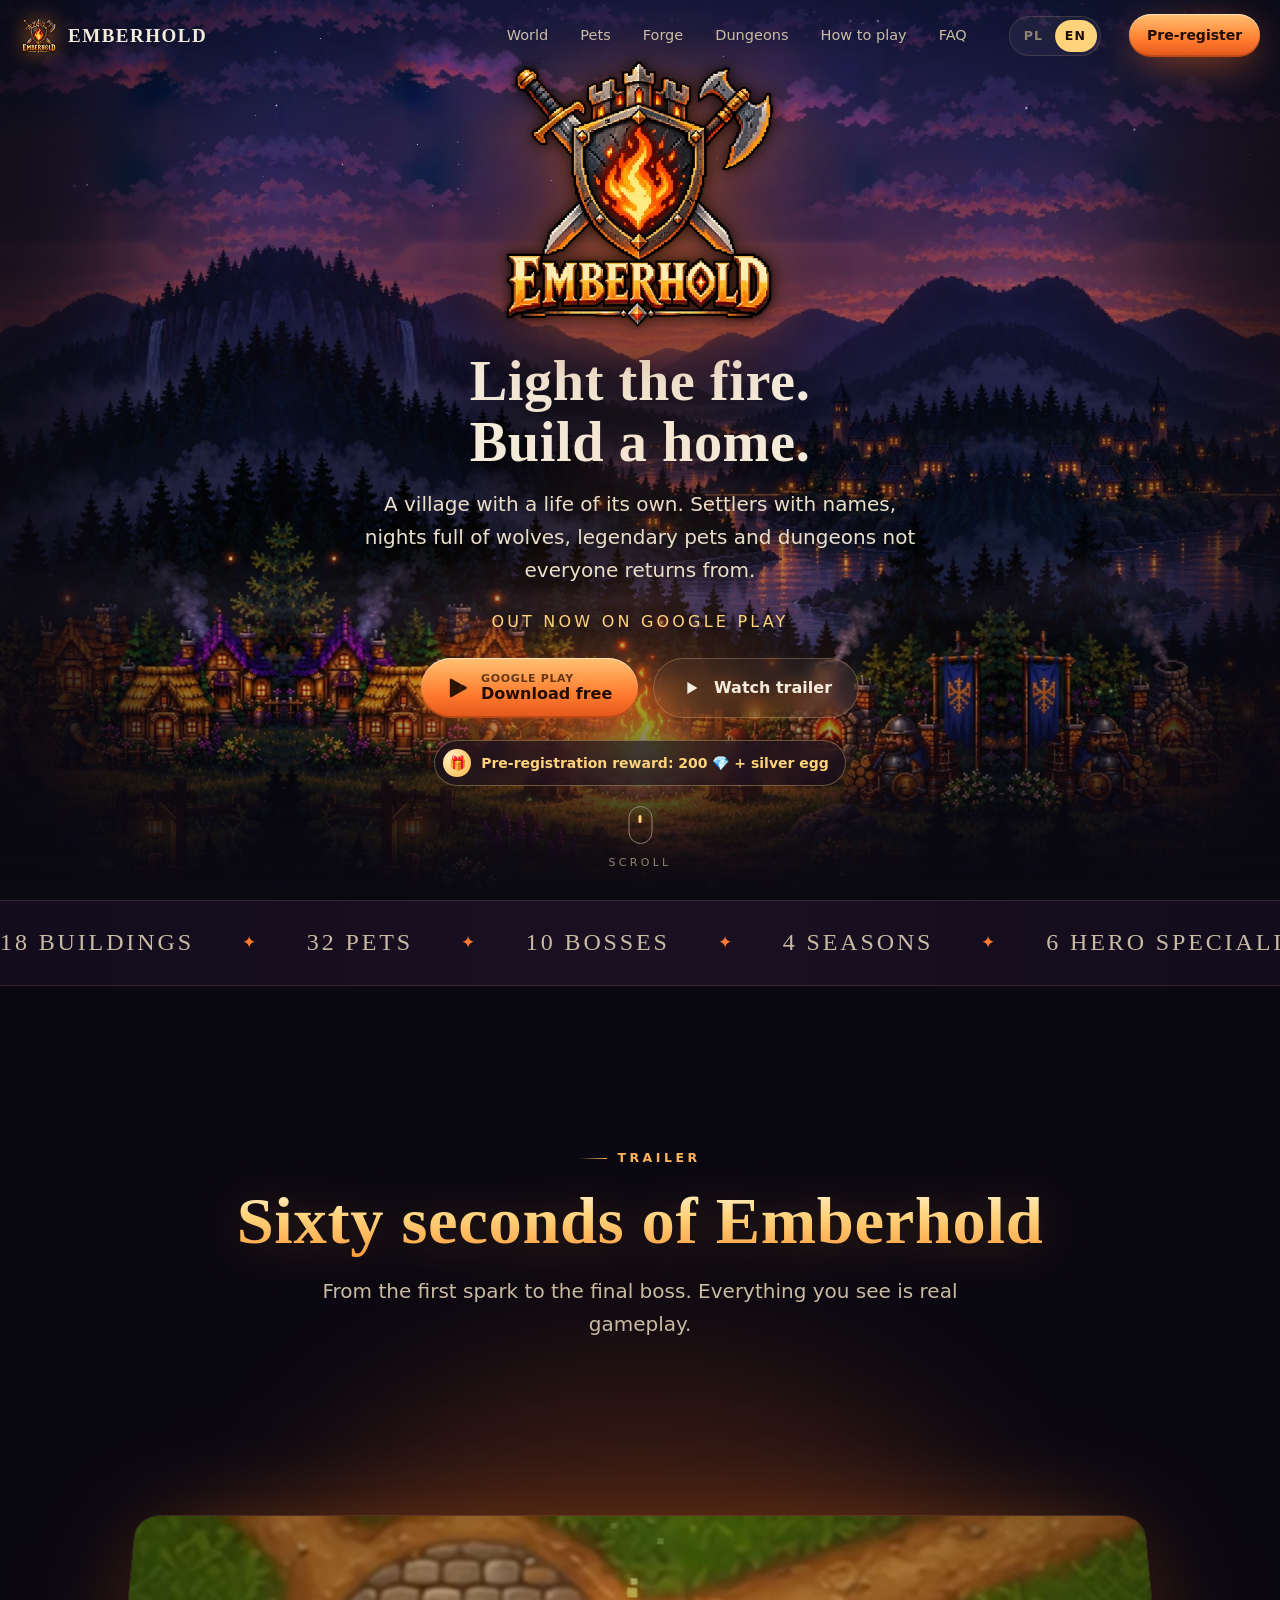
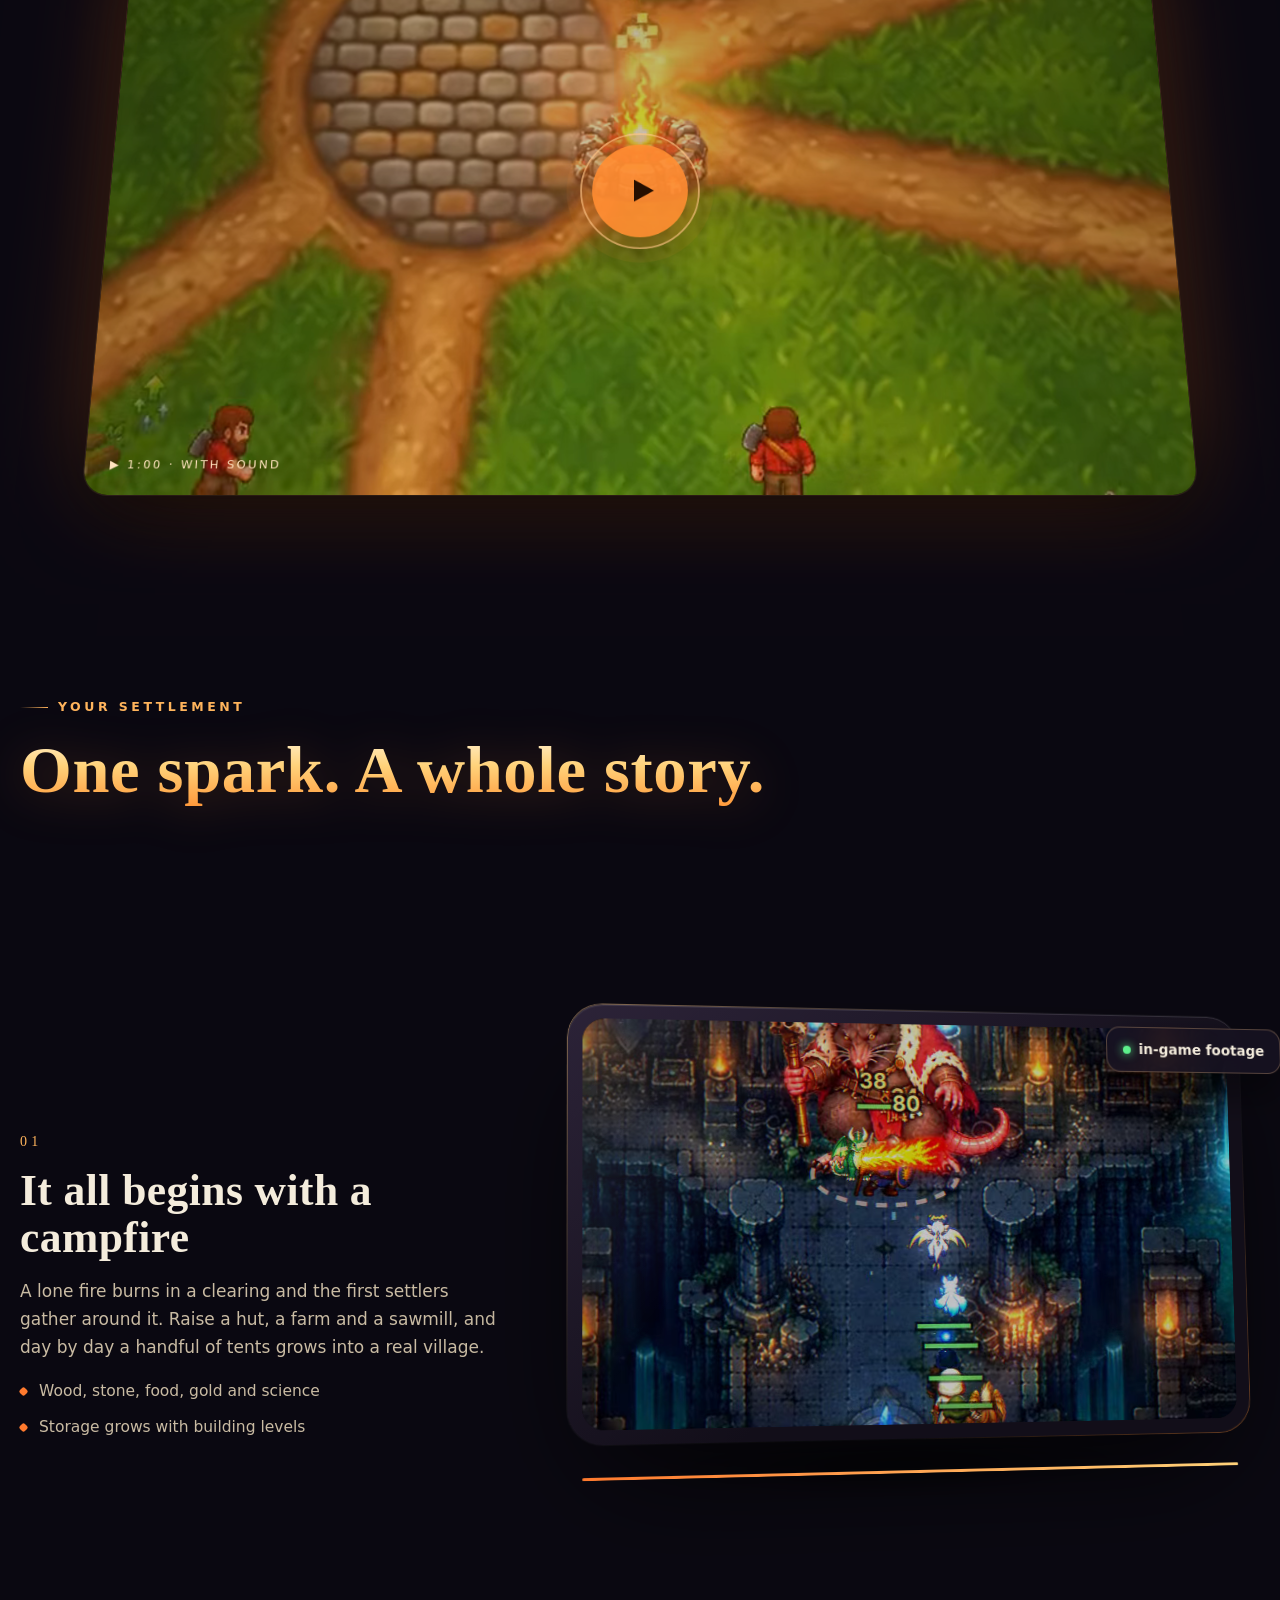
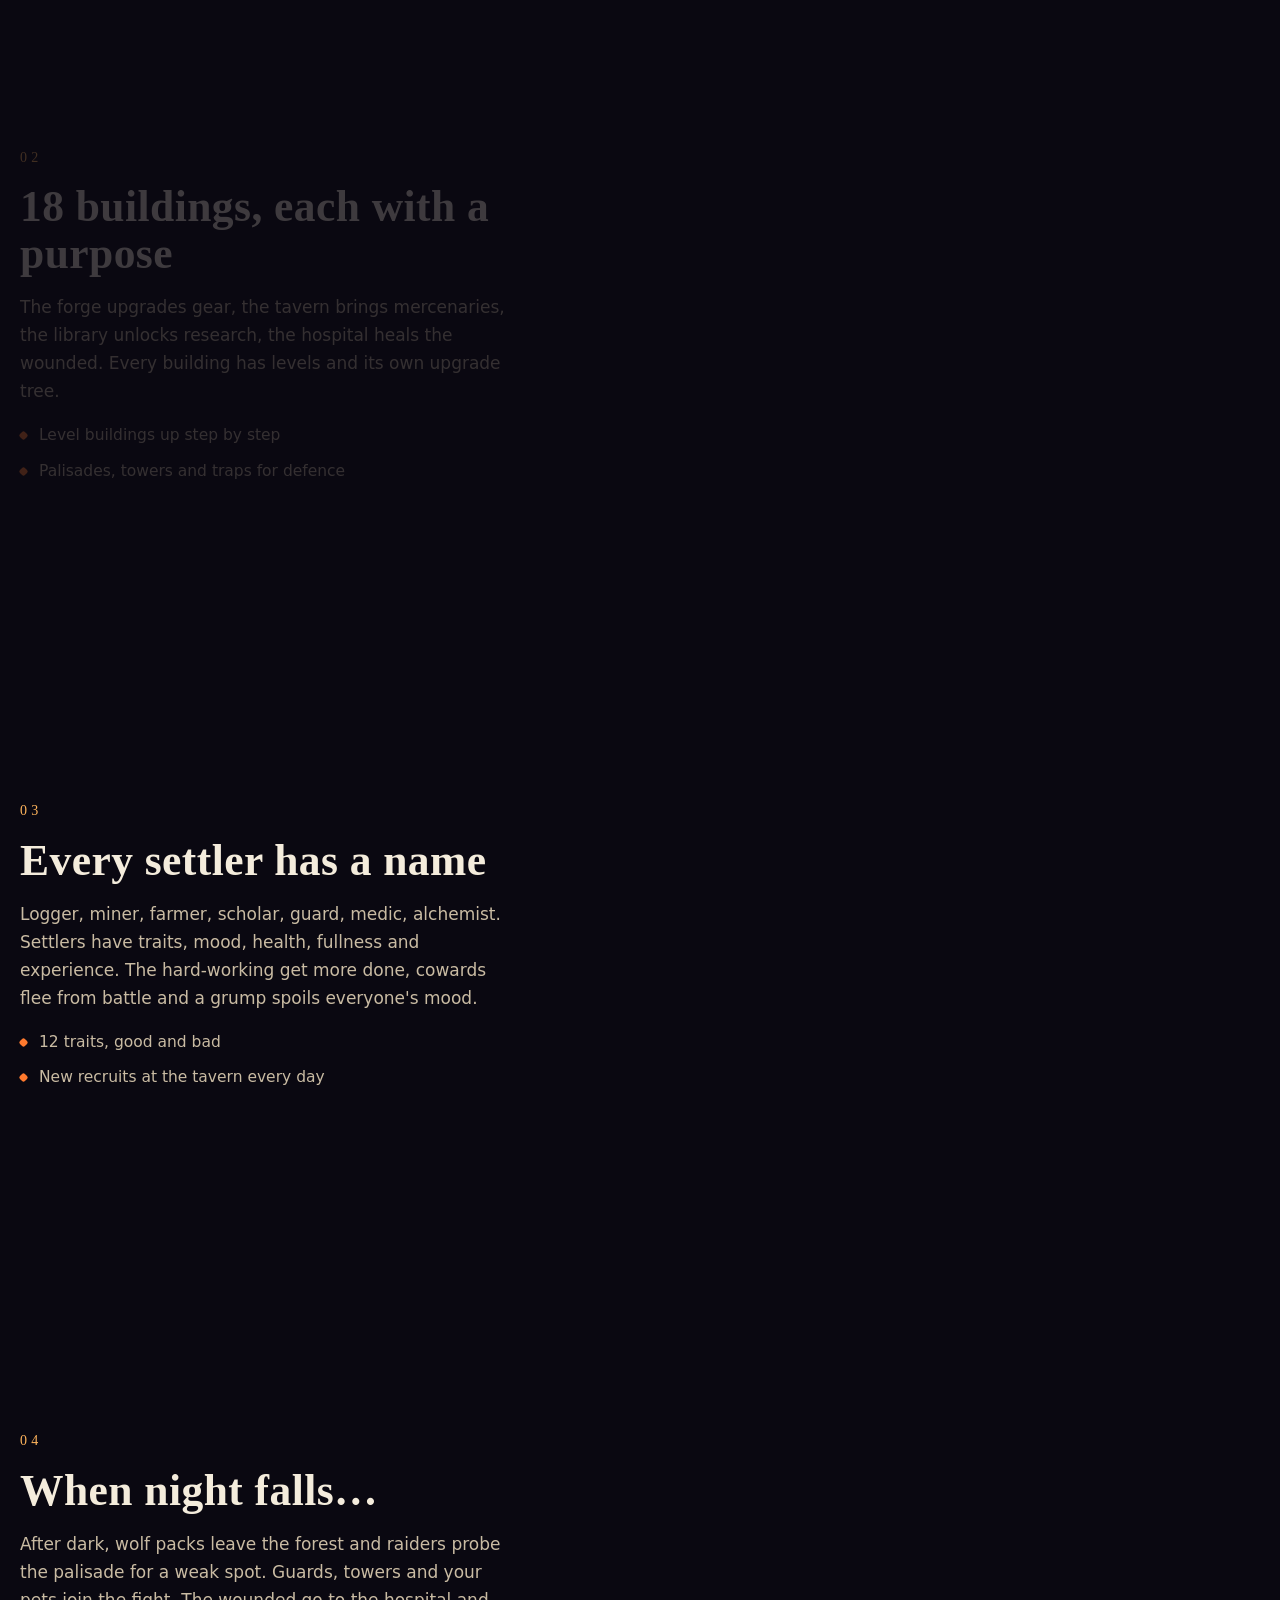
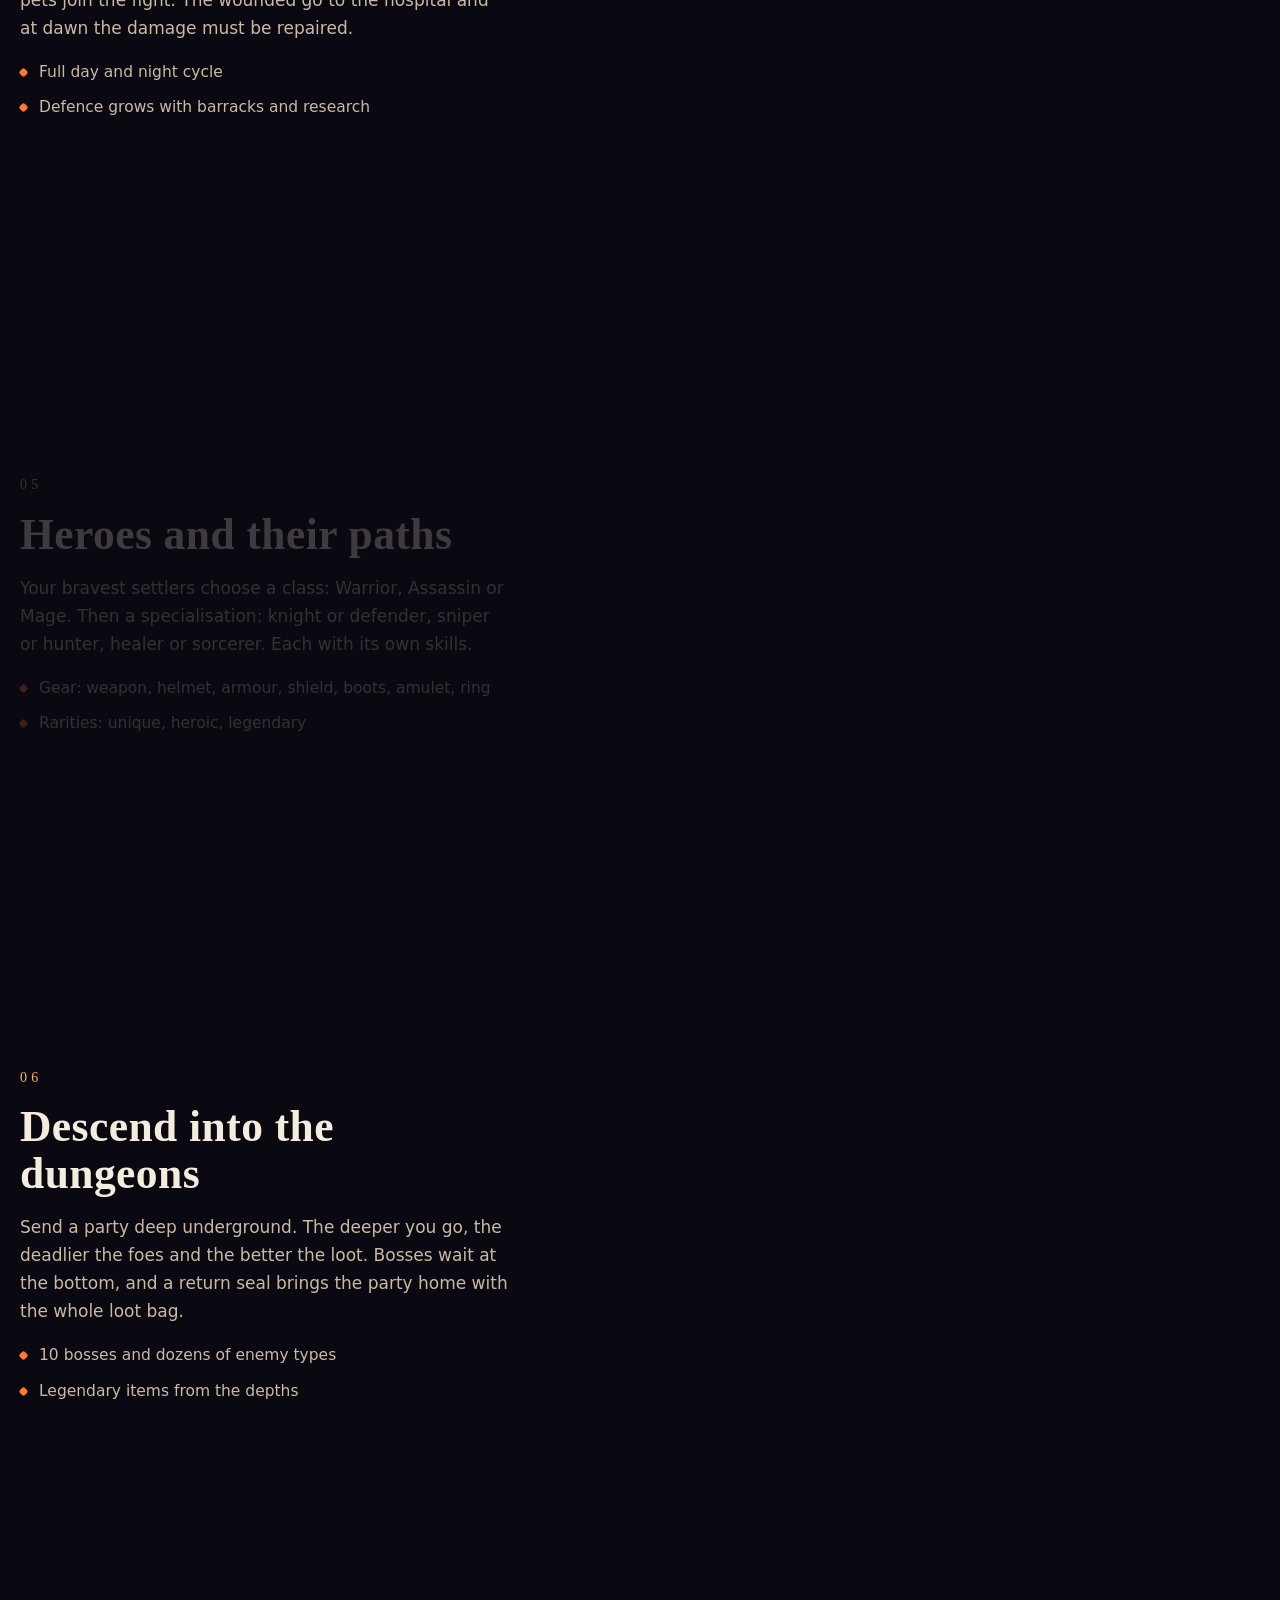
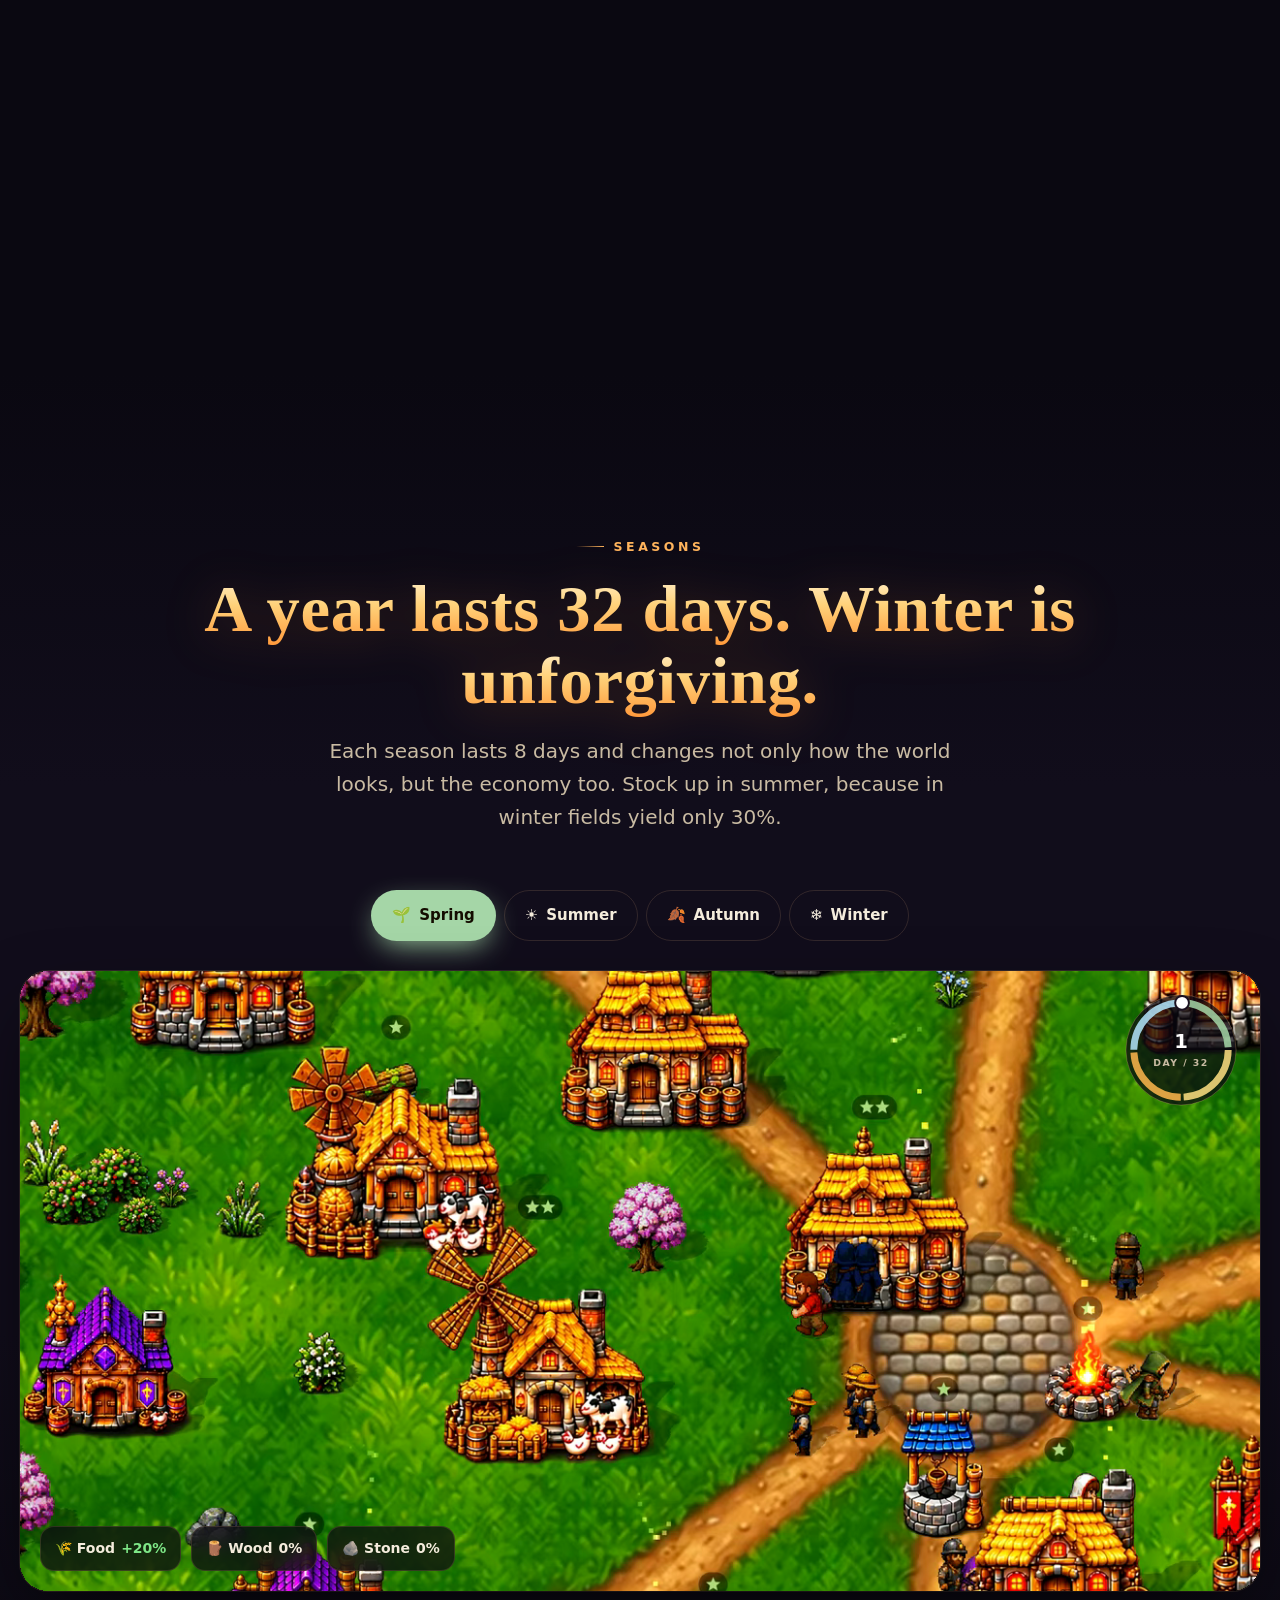
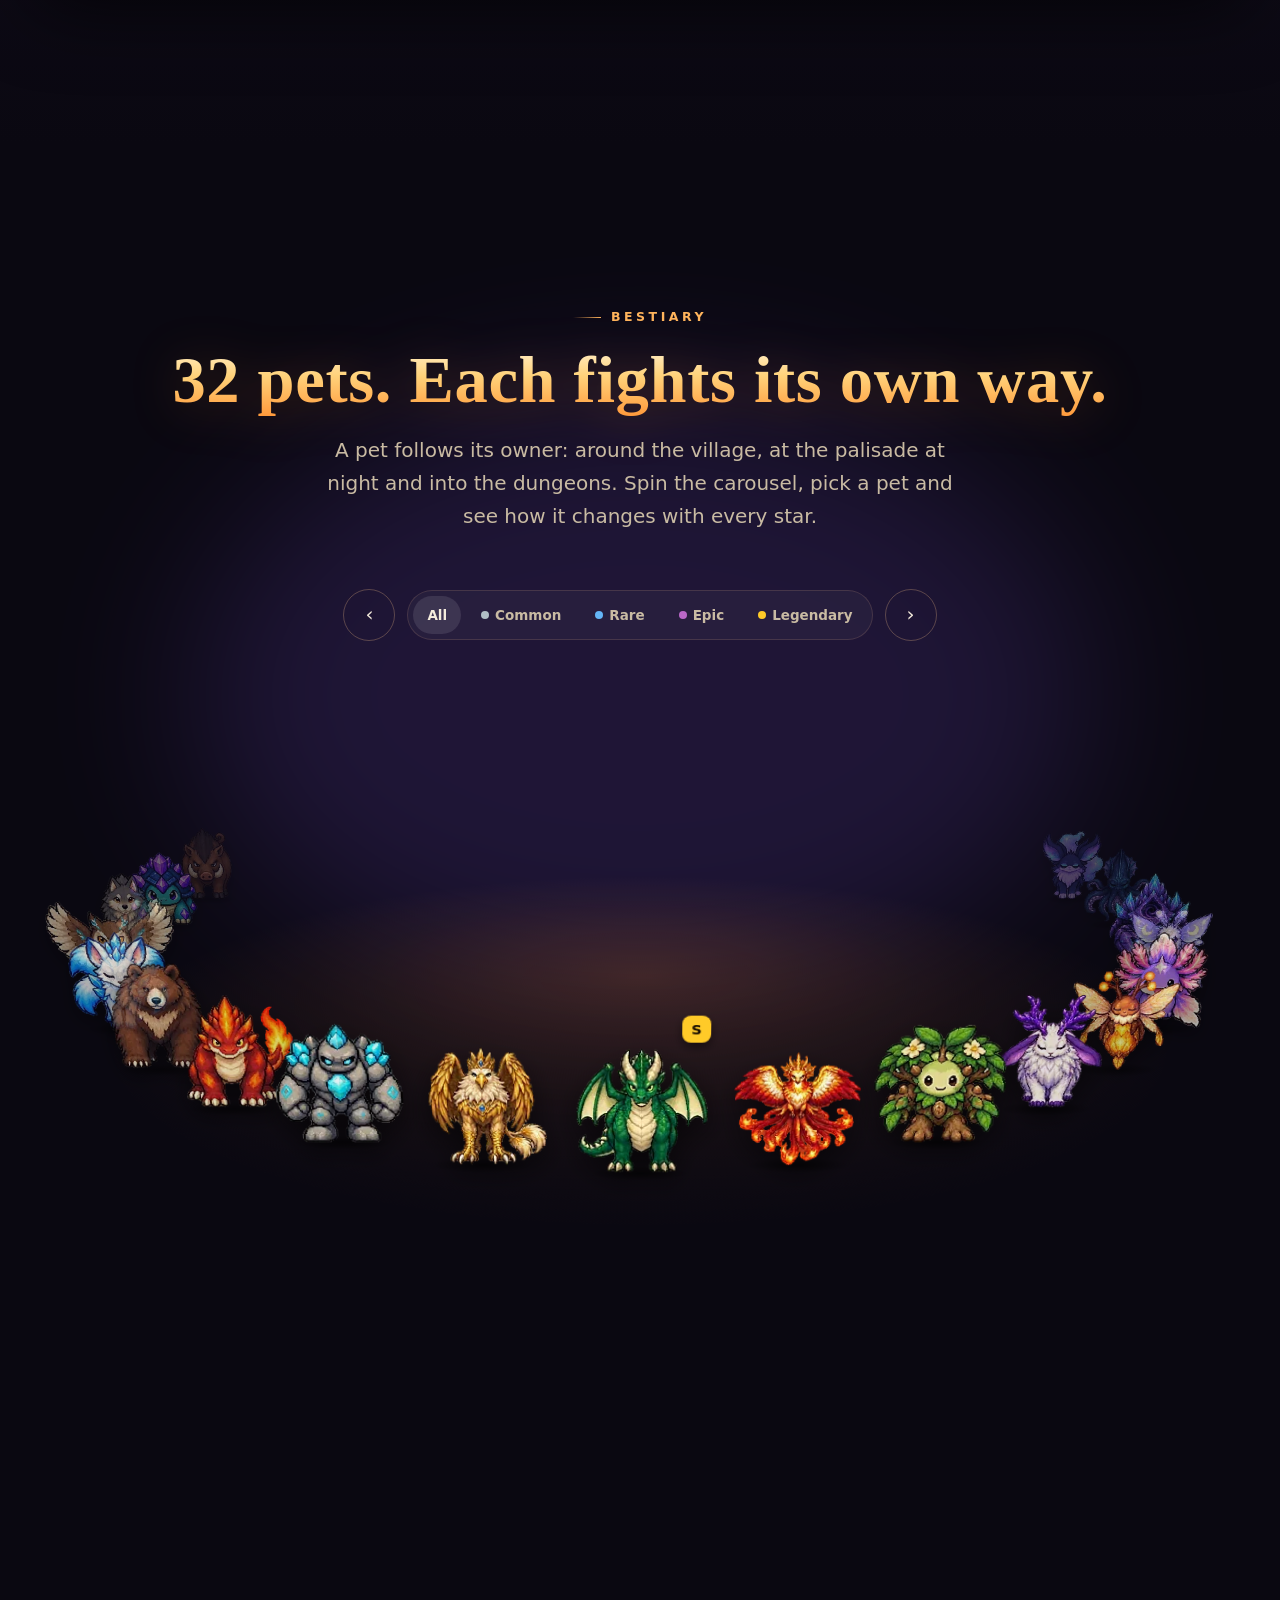
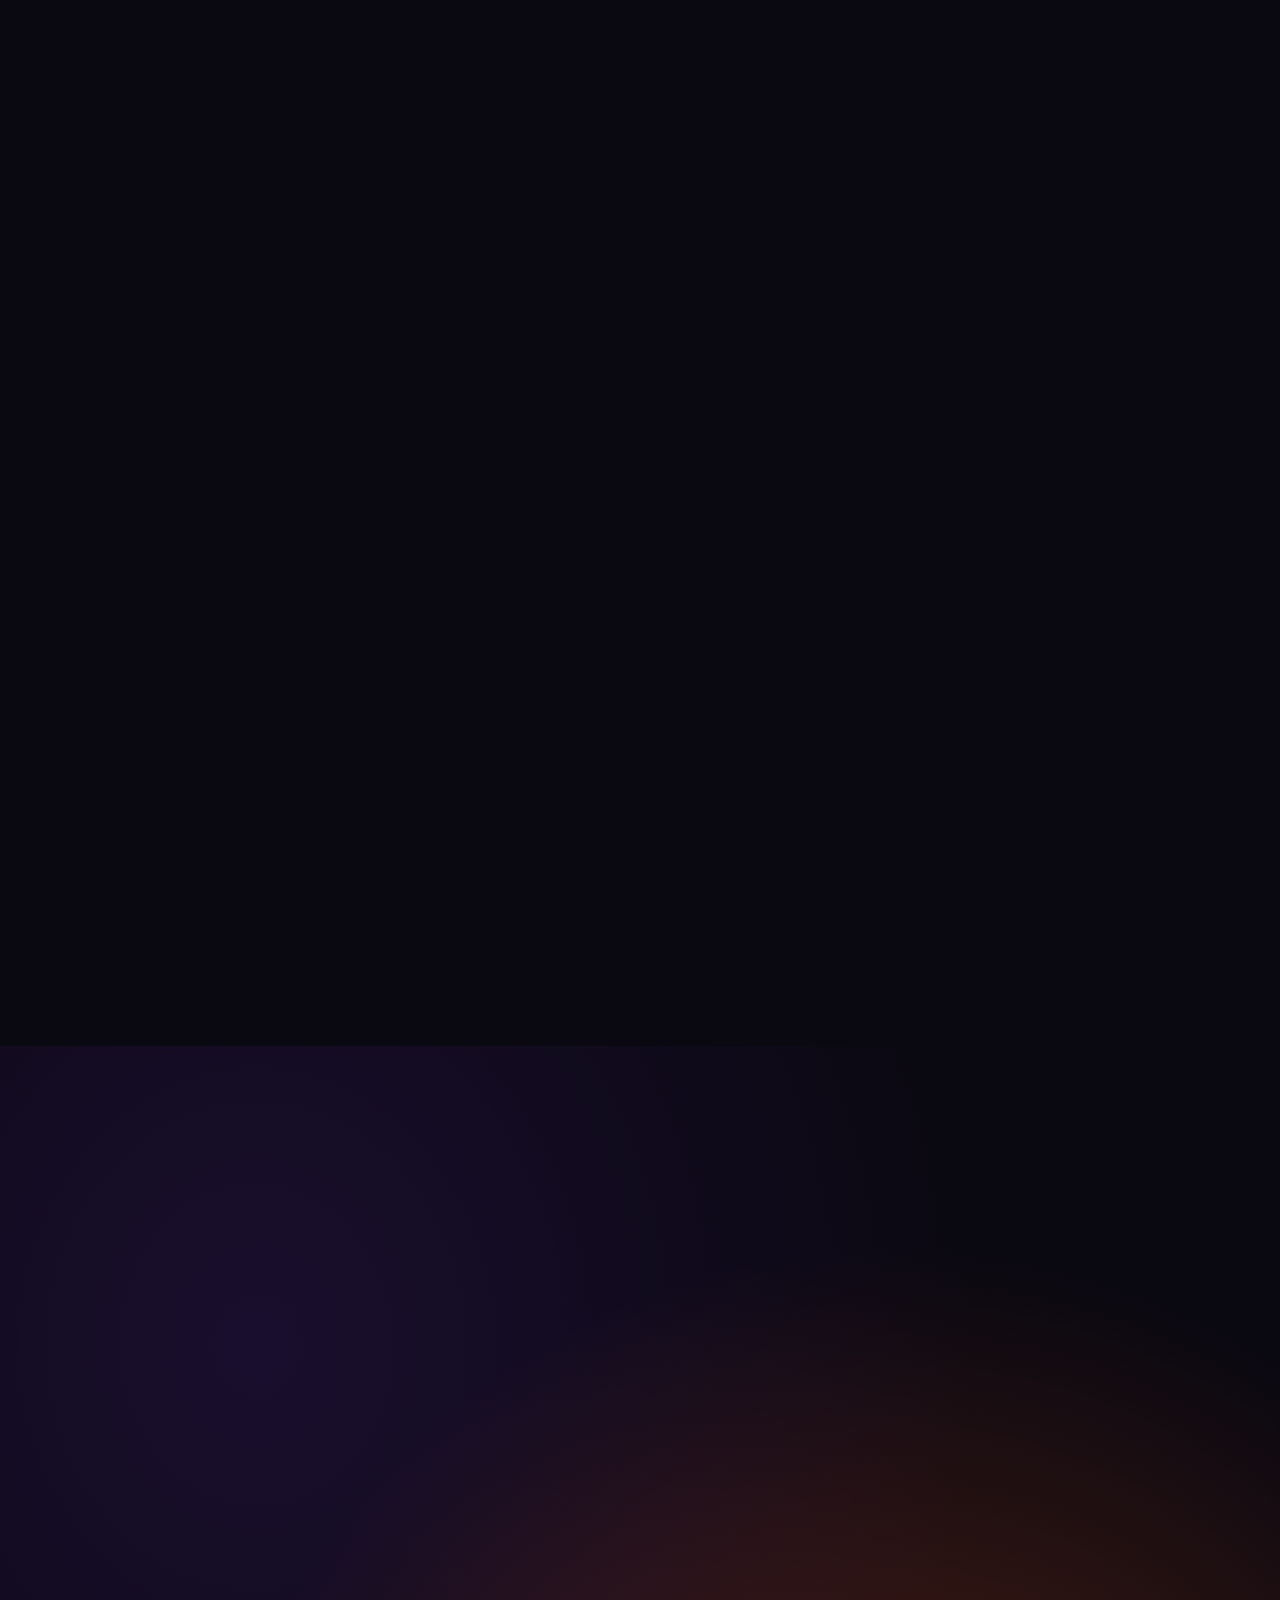
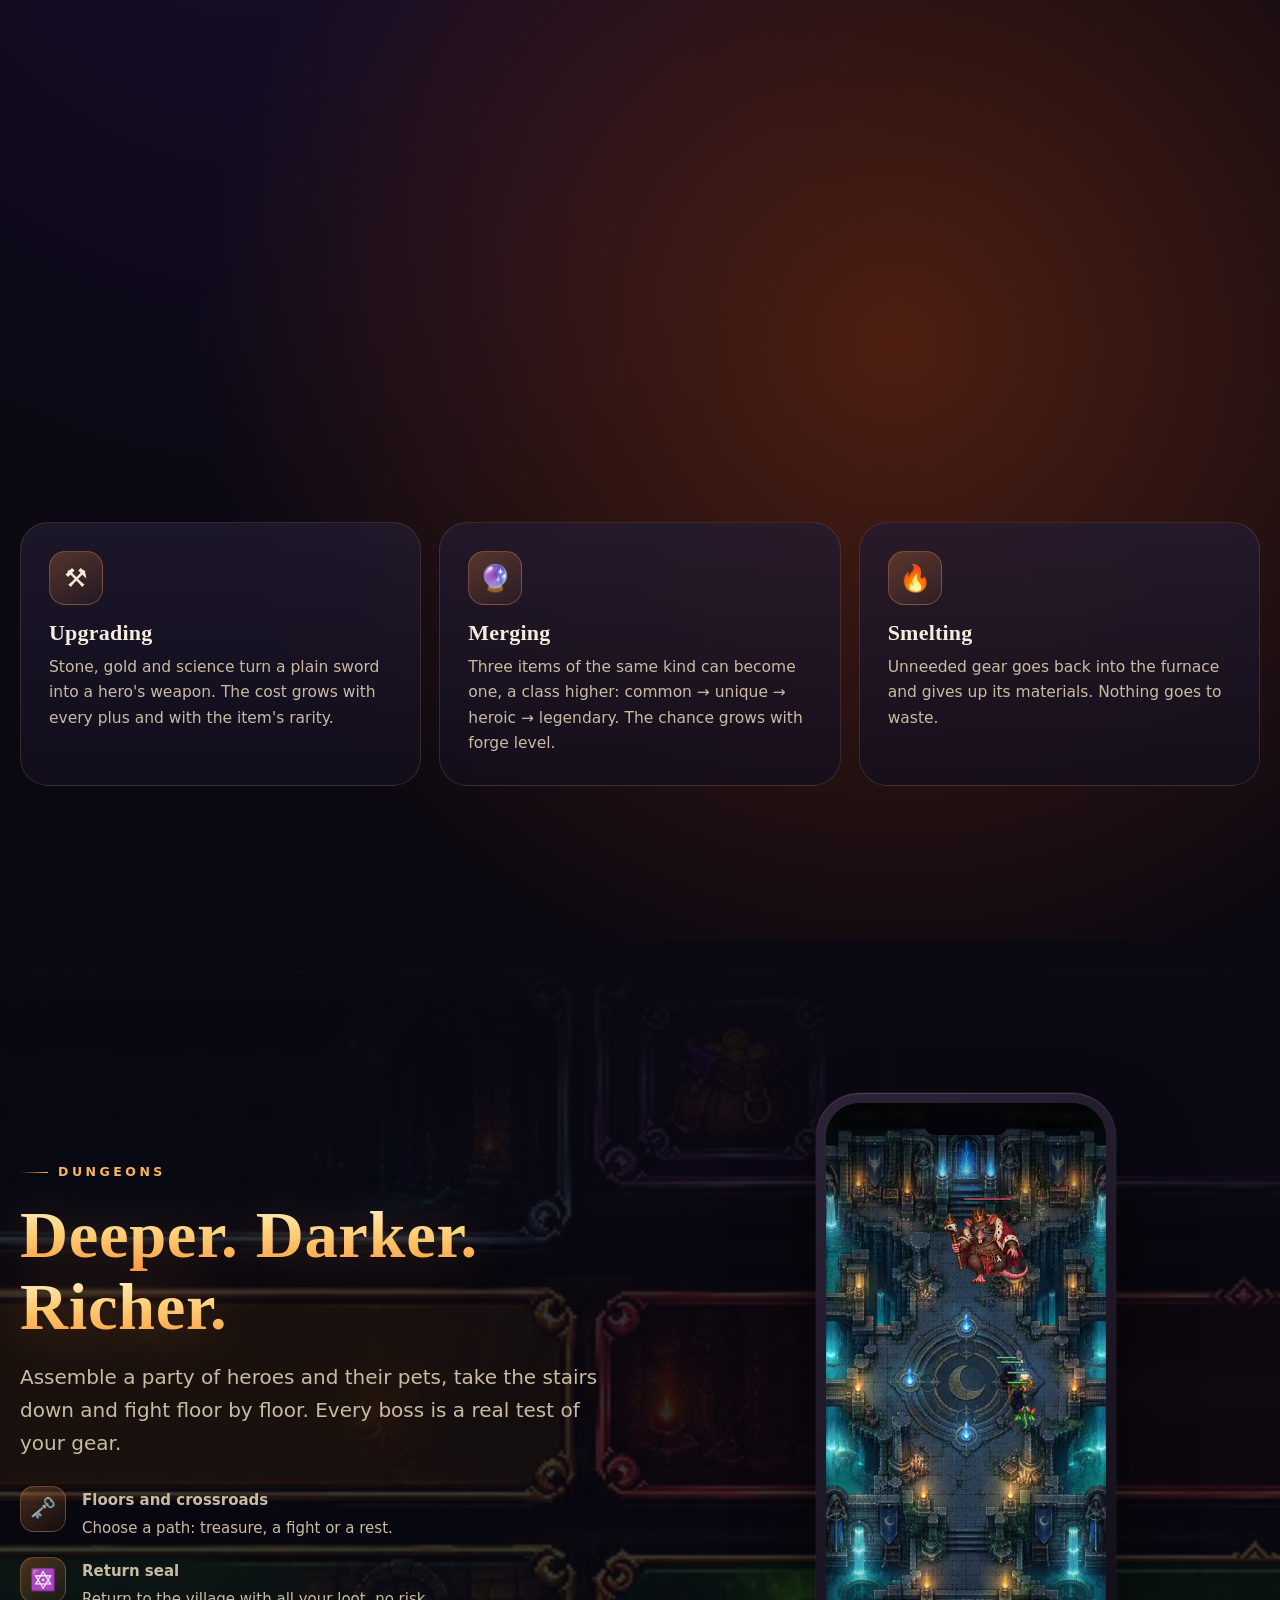
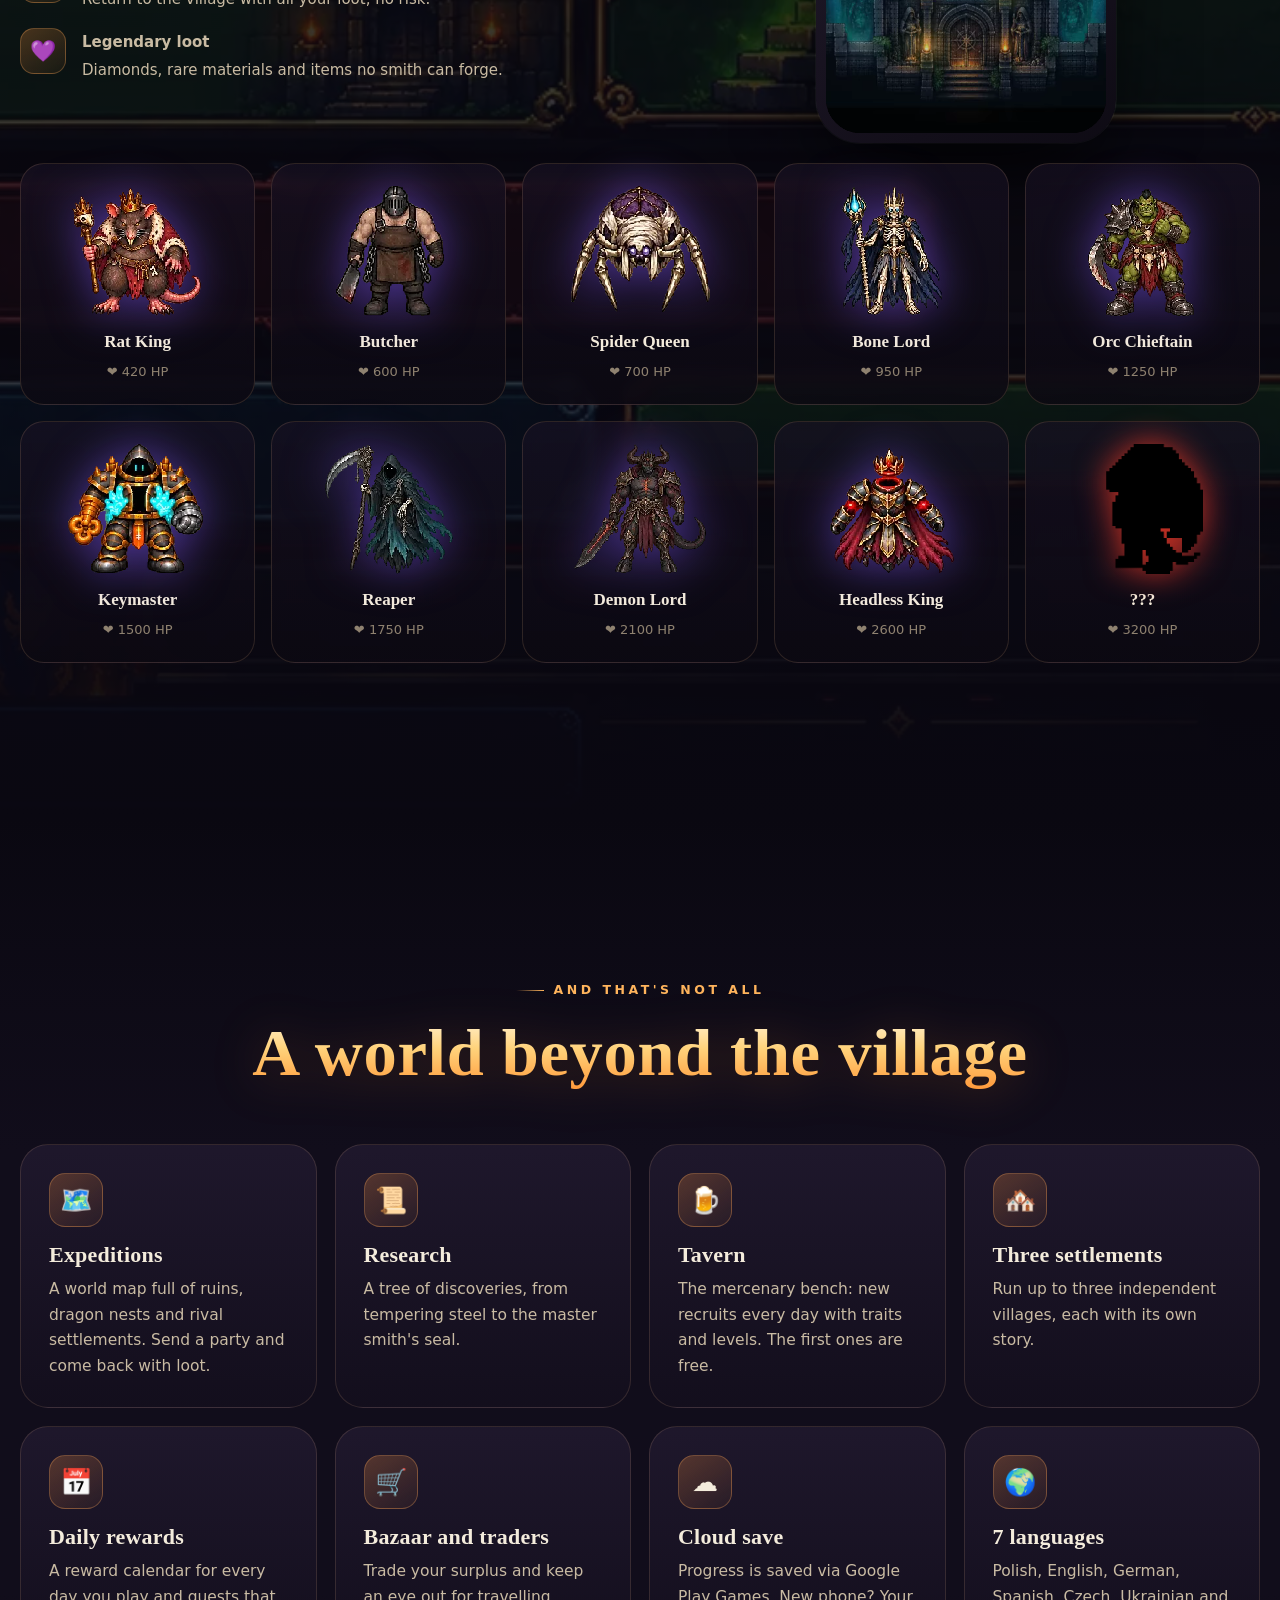
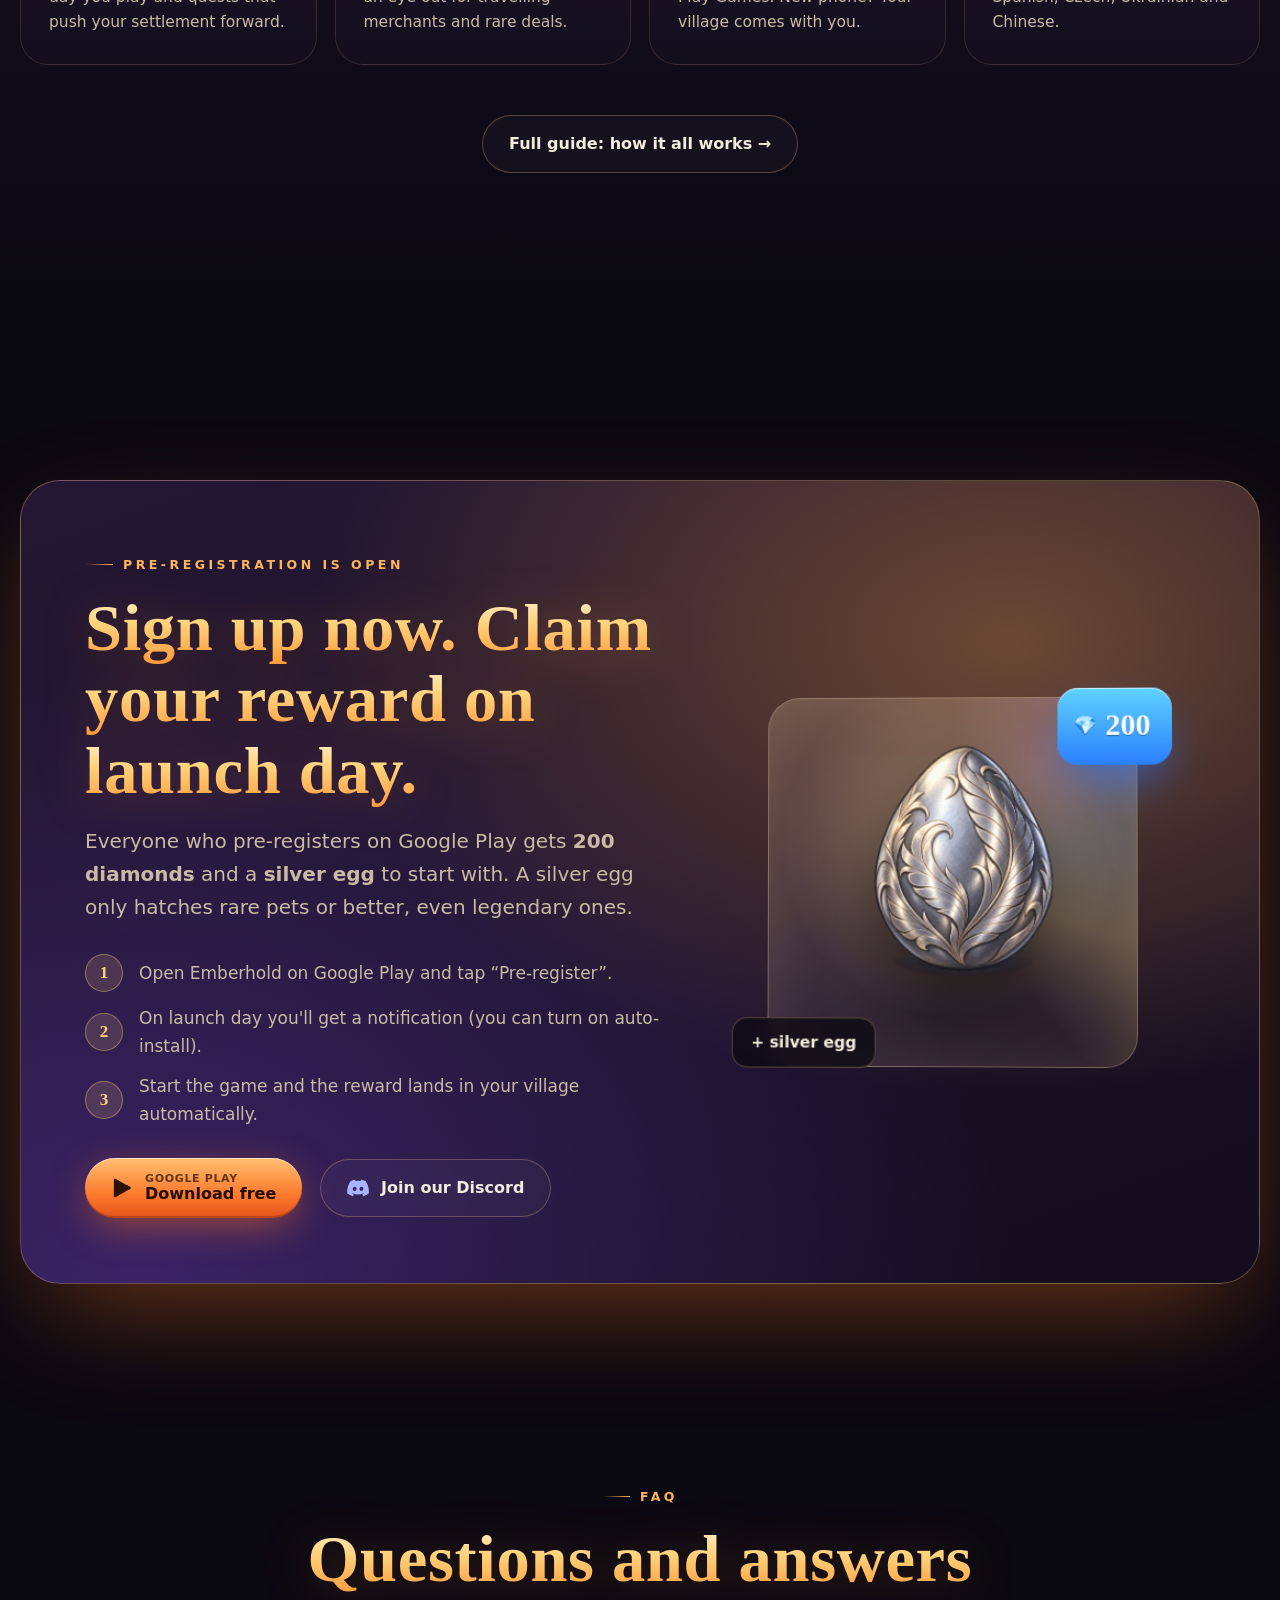
==== commit b605405c: "Strona: koło petów wyżej, większy odstęp od ramek panelu Co-Authored-By: Claude Opus 5.5 <noreply@an" ====
--- a/index.html
+++ b/index.html
@@ -18,7 +18,7 @@
 <link rel="preconnect" href="https://fonts.gstatic.com" crossorigin>
 <link href="https://fonts.googleapis.com/css2?family=Cinzel:wght@500;700;800&family=Inter:wght@400;500;600;700;800&family=Lora:ital@0;1&display=swap" rel="stylesheet">
 <link rel="preload" as="image" href="img/L_front.webp">
-<link rel="stylesheet" href="css/style.css?v=20261107b">
+<link rel="stylesheet" href="css/style.css?v=20261110a">
 <script>/* język przed pierwszym malowaniem */(function(){try{var l=localStorage.getItem('eh_lang');}catch(e){}if(!l){l=(navigator.language||'pl').slice(0,2)==='pl'?'pl':'en';}document.documentElement.lang=l;})();</script>
 <style>html[lang="pl"] .en, html[lang="en"] .pl{display:none!important}</style>
 </head>
--- a/css/style.css
+++ b/css/style.css
@@ -212,14 +212,14 @@
 
 /* ── PETY ── */
 .pety-sek{overflow:hidden}
-.karuzela{position:relative; height:min(560px,95vw); min-height:360px; perspective:1100px; perspective-origin:50% 30%; margin:20px 0 10px; touch-action:pan-y; cursor:grab; user-select:none}
+.karuzela{position:relative; height:min(560px,95vw); min-height:360px; perspective:1100px; perspective-origin:50% 30%; margin:20px 0 34px; touch-action:pan-y; cursor:grab; user-select:none}
 .karuzela:active{cursor:grabbing}
-.kar-pierscien{position:absolute; left:50%; top:50%; width:0; height:0; transform-style:preserve-3d}
+.kar-pierscien{position:absolute; left:50%; top:43%; width:0; height:0; transform-style:preserve-3d}
 .kar-el{position:absolute; left:-80px; top:-80px; width:160px; height:160px; transform-style:preserve-3d; transition:filter .4s}
 .kar-el .spr{position:absolute; inset:0; background-repeat:no-repeat; image-rendering:pixelated; filter:drop-shadow(0 12px 14px rgba(0,0,0,.6))}
 .kar-el .cien{position:absolute; left:20%; right:20%; bottom:2px; height:16px; border-radius:50%; background:radial-gradient(rgba(0,0,0,.6),transparent 70%)}
 .kar-el .ran{transition:opacity .3s; position:absolute; top:-6px; right:16px; width:26px; height:26px; border-radius:8px; display:grid; place-items:center; font:800 13px var(--f-txt); color:#140a00; box-shadow:0 4px 10px rgba(0,0,0,.5)}
-.kar-podloga{position:absolute; left:50%; top:62%; width:1100px; height:1100px; margin-left:-550px; margin-top:-550px; border-radius:50%;
+.kar-podloga{position:absolute; left:50%; top:55%; width:1100px; height:1100px; margin-left:-550px; margin-top:-550px; border-radius:50%;
   background:radial-gradient(circle,rgba(255,140,50,.18),rgba(255,140,50,.05) 40%,transparent 62%); transform:rotateX(80deg); pointer-events:none}
 .kar-sterowanie{display:flex; gap:12px; justify-content:center; align-items:center; margin-bottom:28px; flex-wrap:wrap}
 .okragly{width:52px; height:52px; border-radius:50%; border:1px solid var(--linia2); display:grid; place-items:center; font-size:20px; transition:background .3s}
@@ -504,7 +504,8 @@
   .graj{width:76px; height:76px} .graj svg{width:28px; height:28px}
   .op-krok{padding:18px 0 34px} .op-krok h3{font-size:24px; margin:8px 0 10px} .op-krok p{font-size:15px}
   .op-mobil{border-radius:16px; margin-top:16px}
-  .karuzela{height:300px; min-height:0; perspective:900px}
+  .karuzela{height:300px; min-height:0; perspective:900px; margin-bottom:28px}
+  .kar-pierscien{top:36%}
   .kar-el .spr{filter:none!important}
   .kar-podloga{display:none}
   .pet-podium{min-height:280px}
@@ -528,3 +529,6 @@
   .hero-tresc{padding-top:calc(var(--nav) + 30px)}
   .szansa{grid-template-columns:108px 1fr 46px; font-size:12.5px}
 }
+
+.rej-karta .btn-discord{margin-left:12px} .btn-discord svg{width:22px;height:22px;color:#a8b4ff}
+@media (max-width:700px){ .rej-karta .btn-discord{margin:12px 0 0} }
